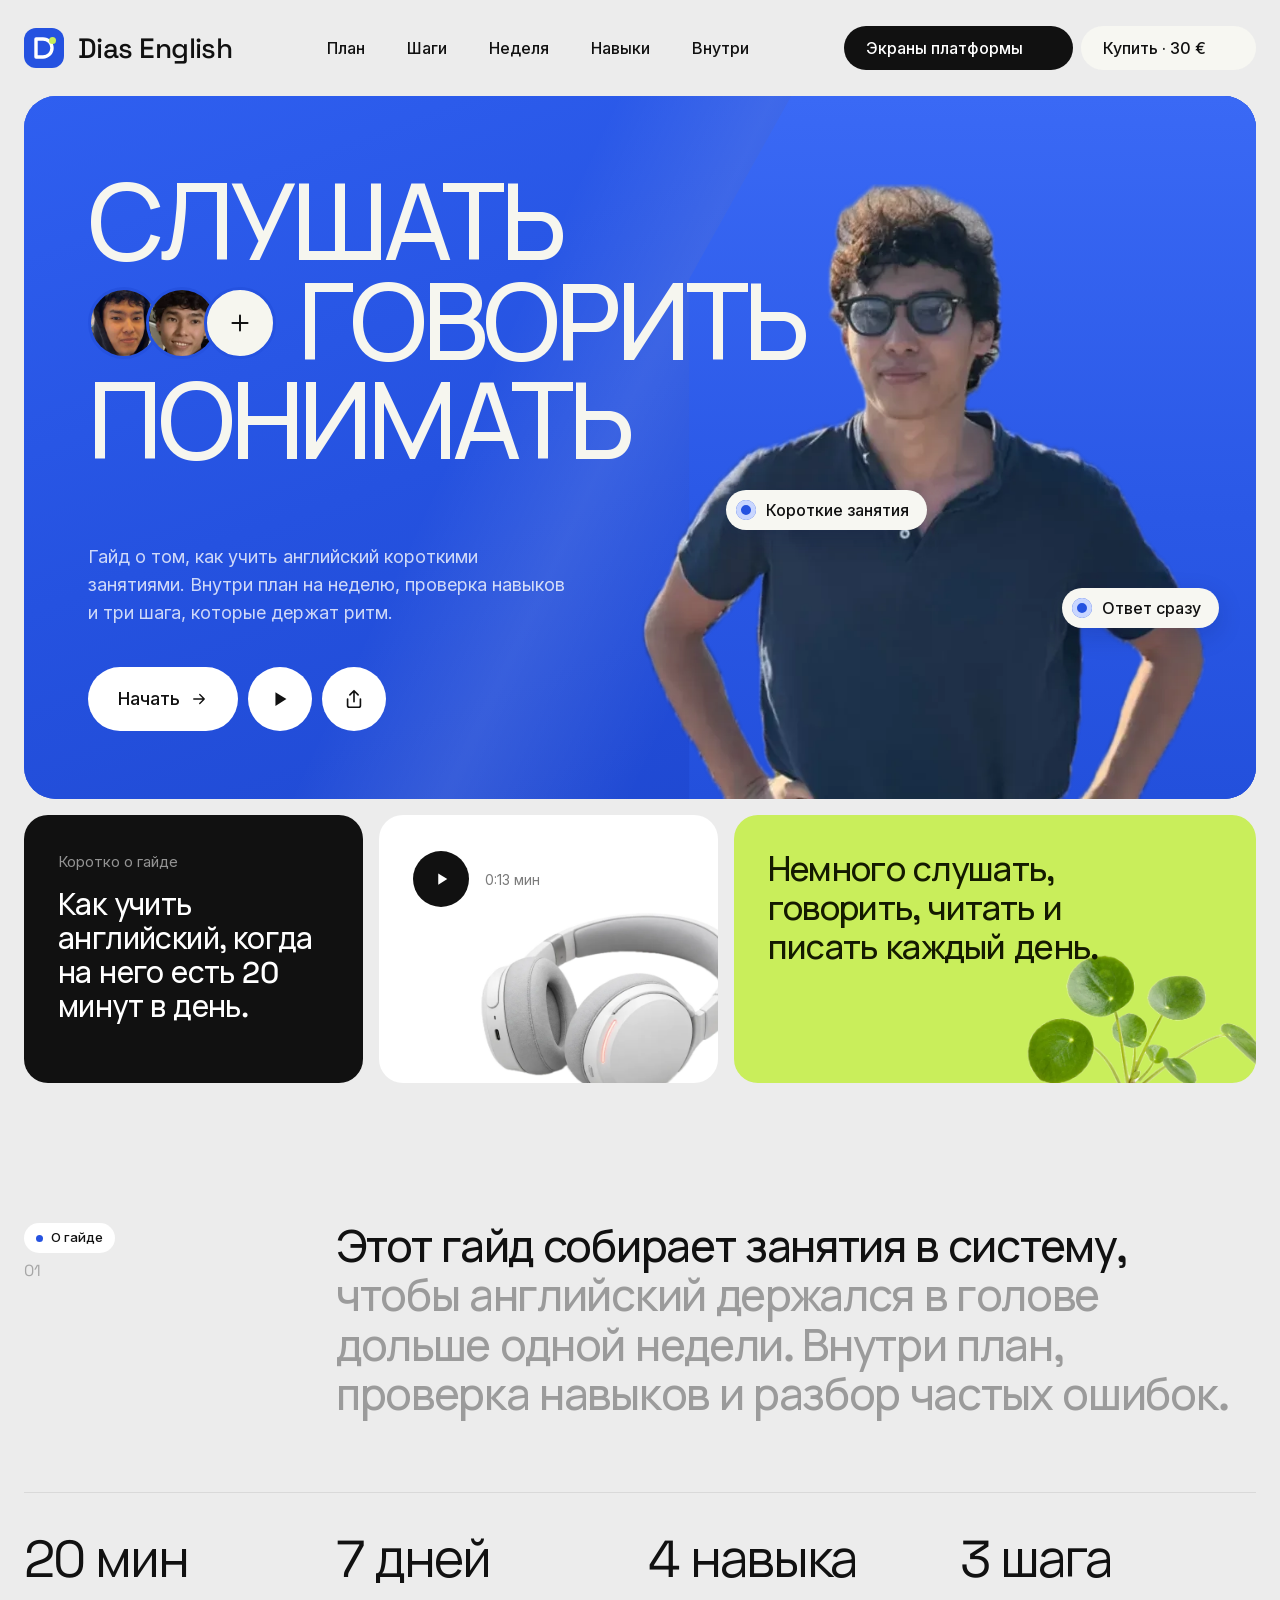
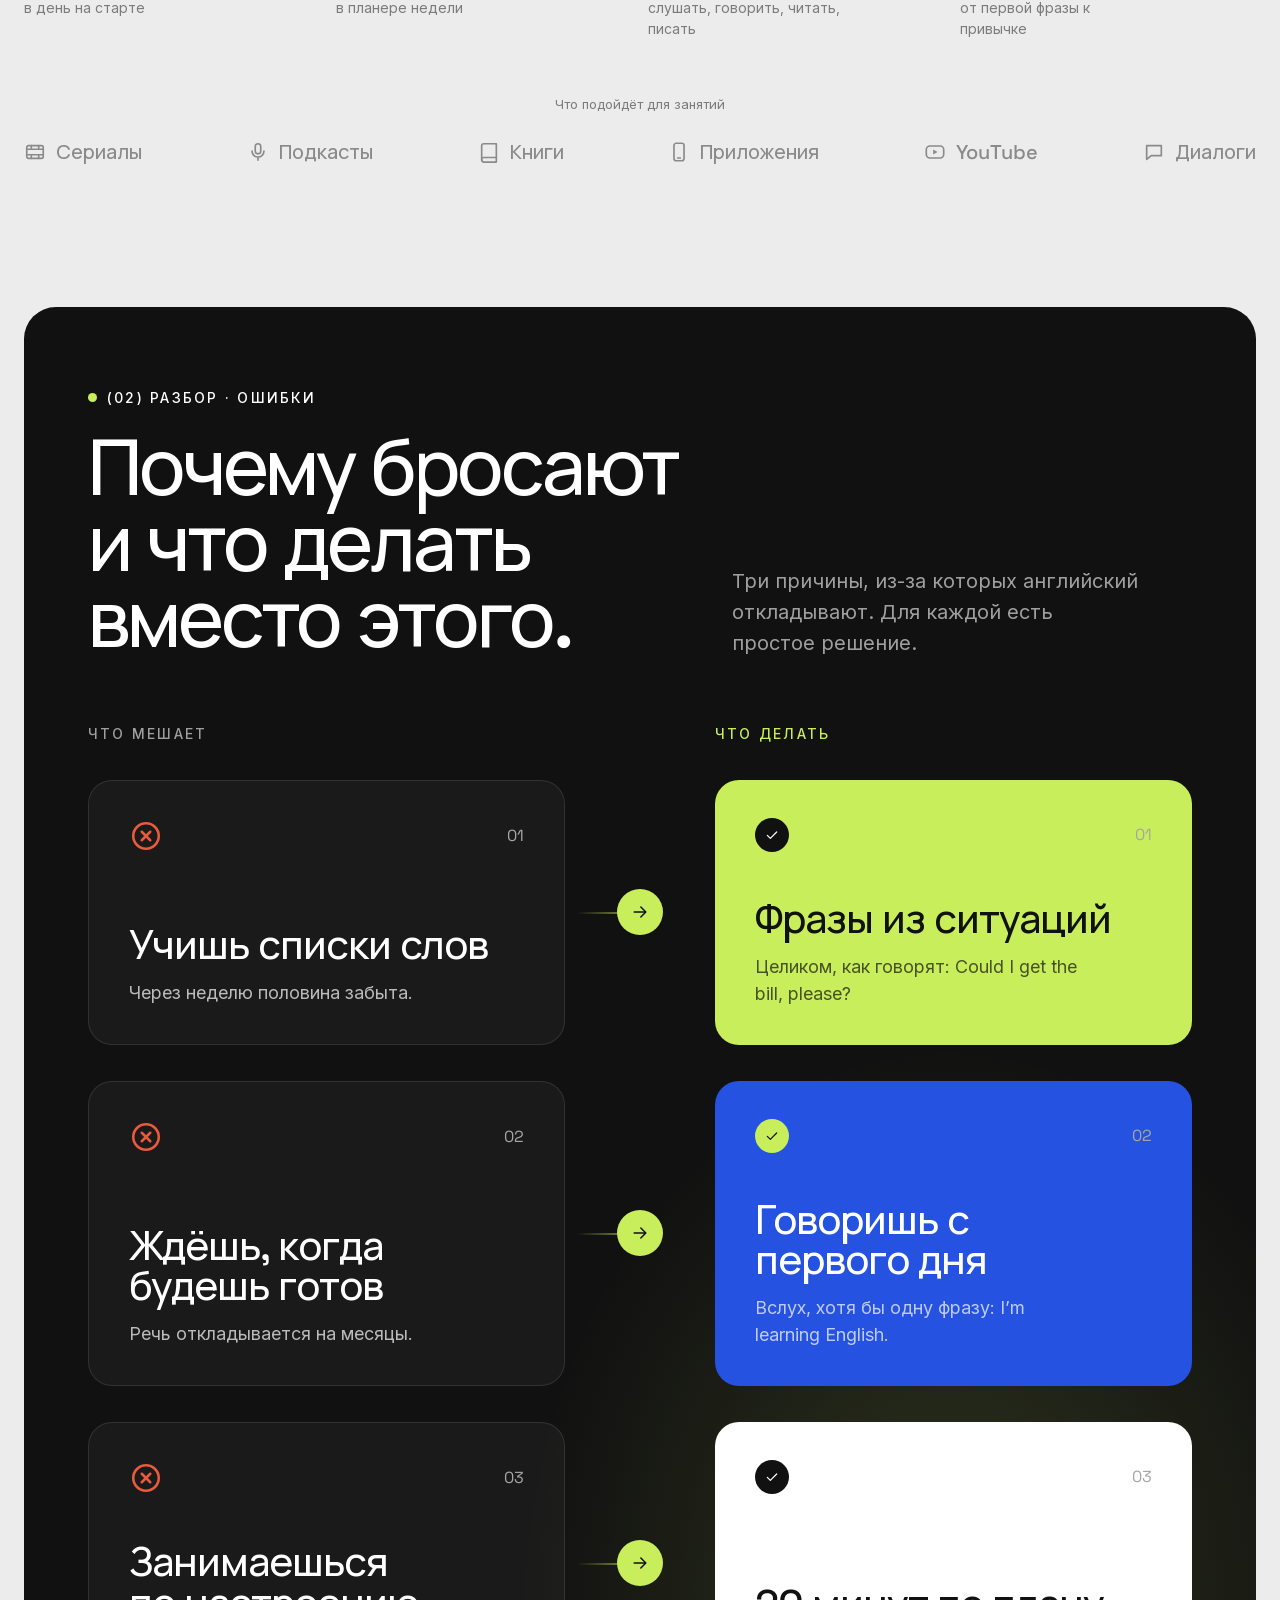
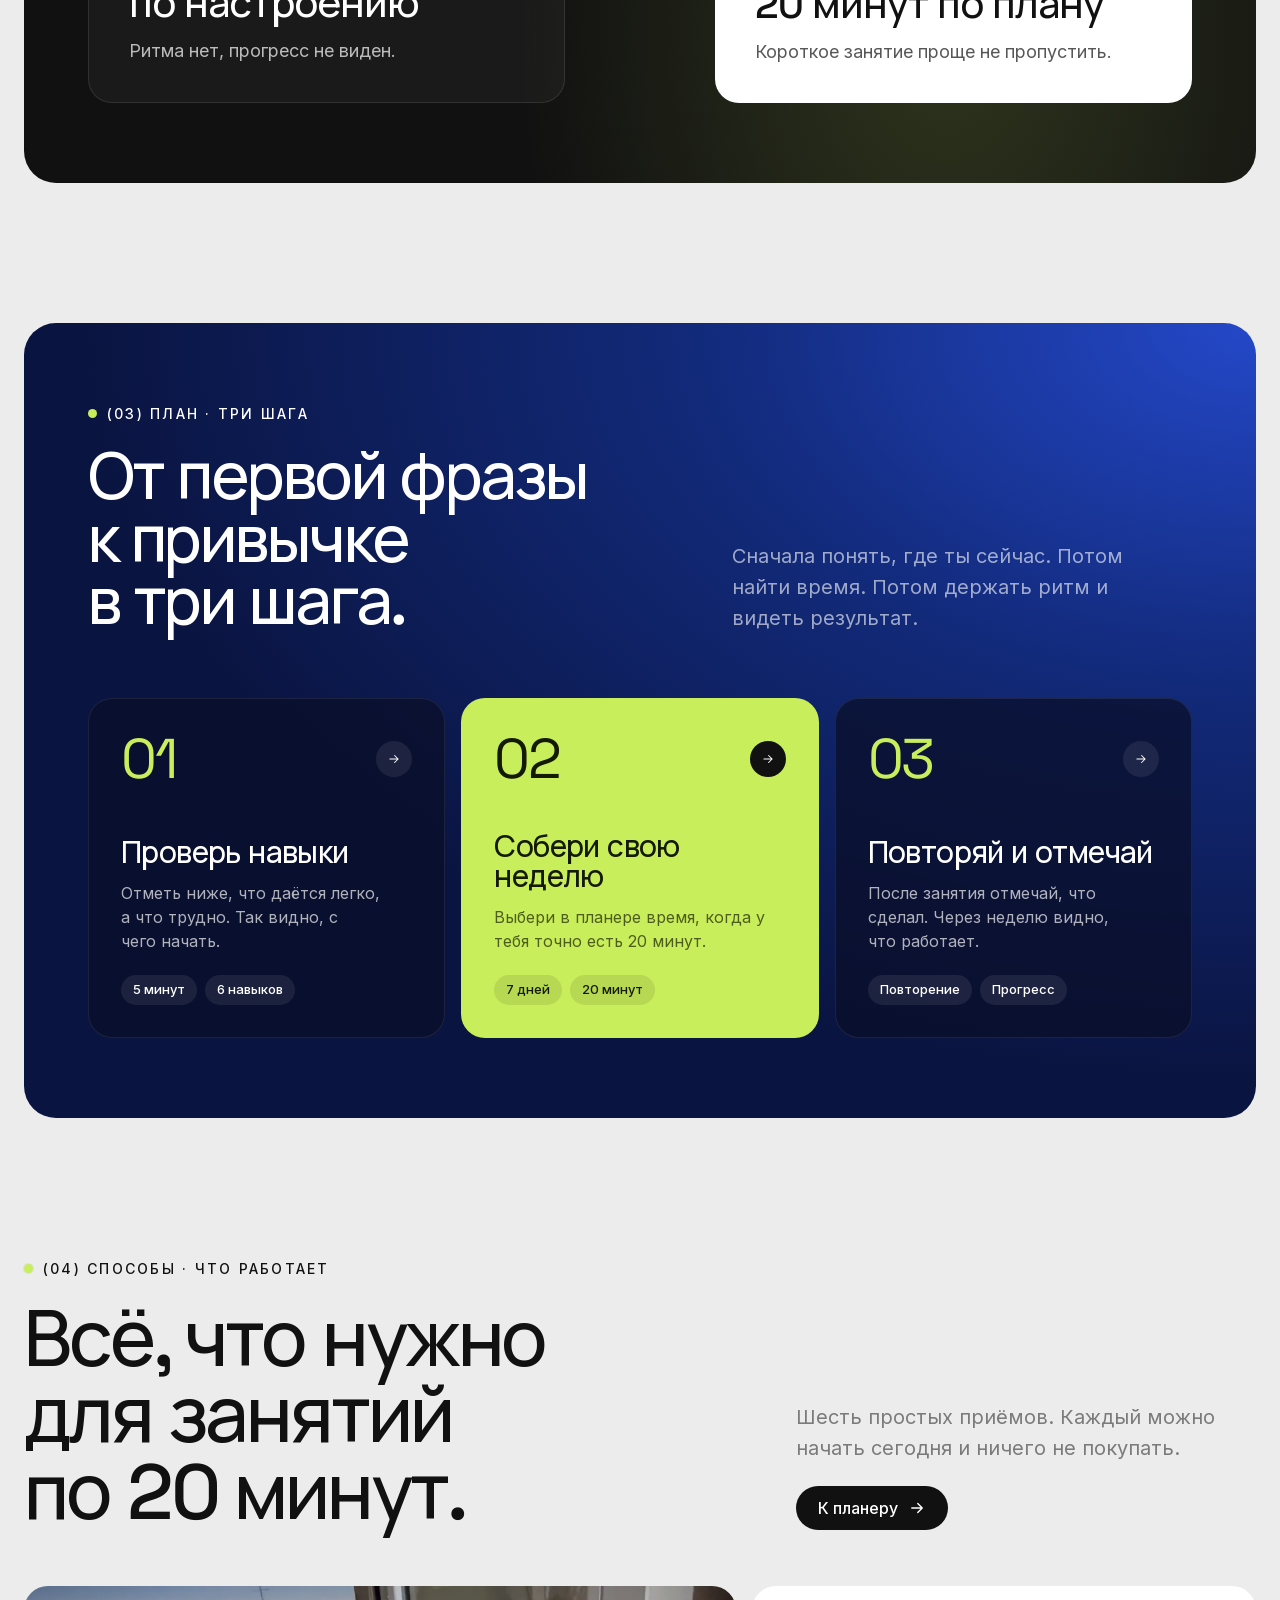
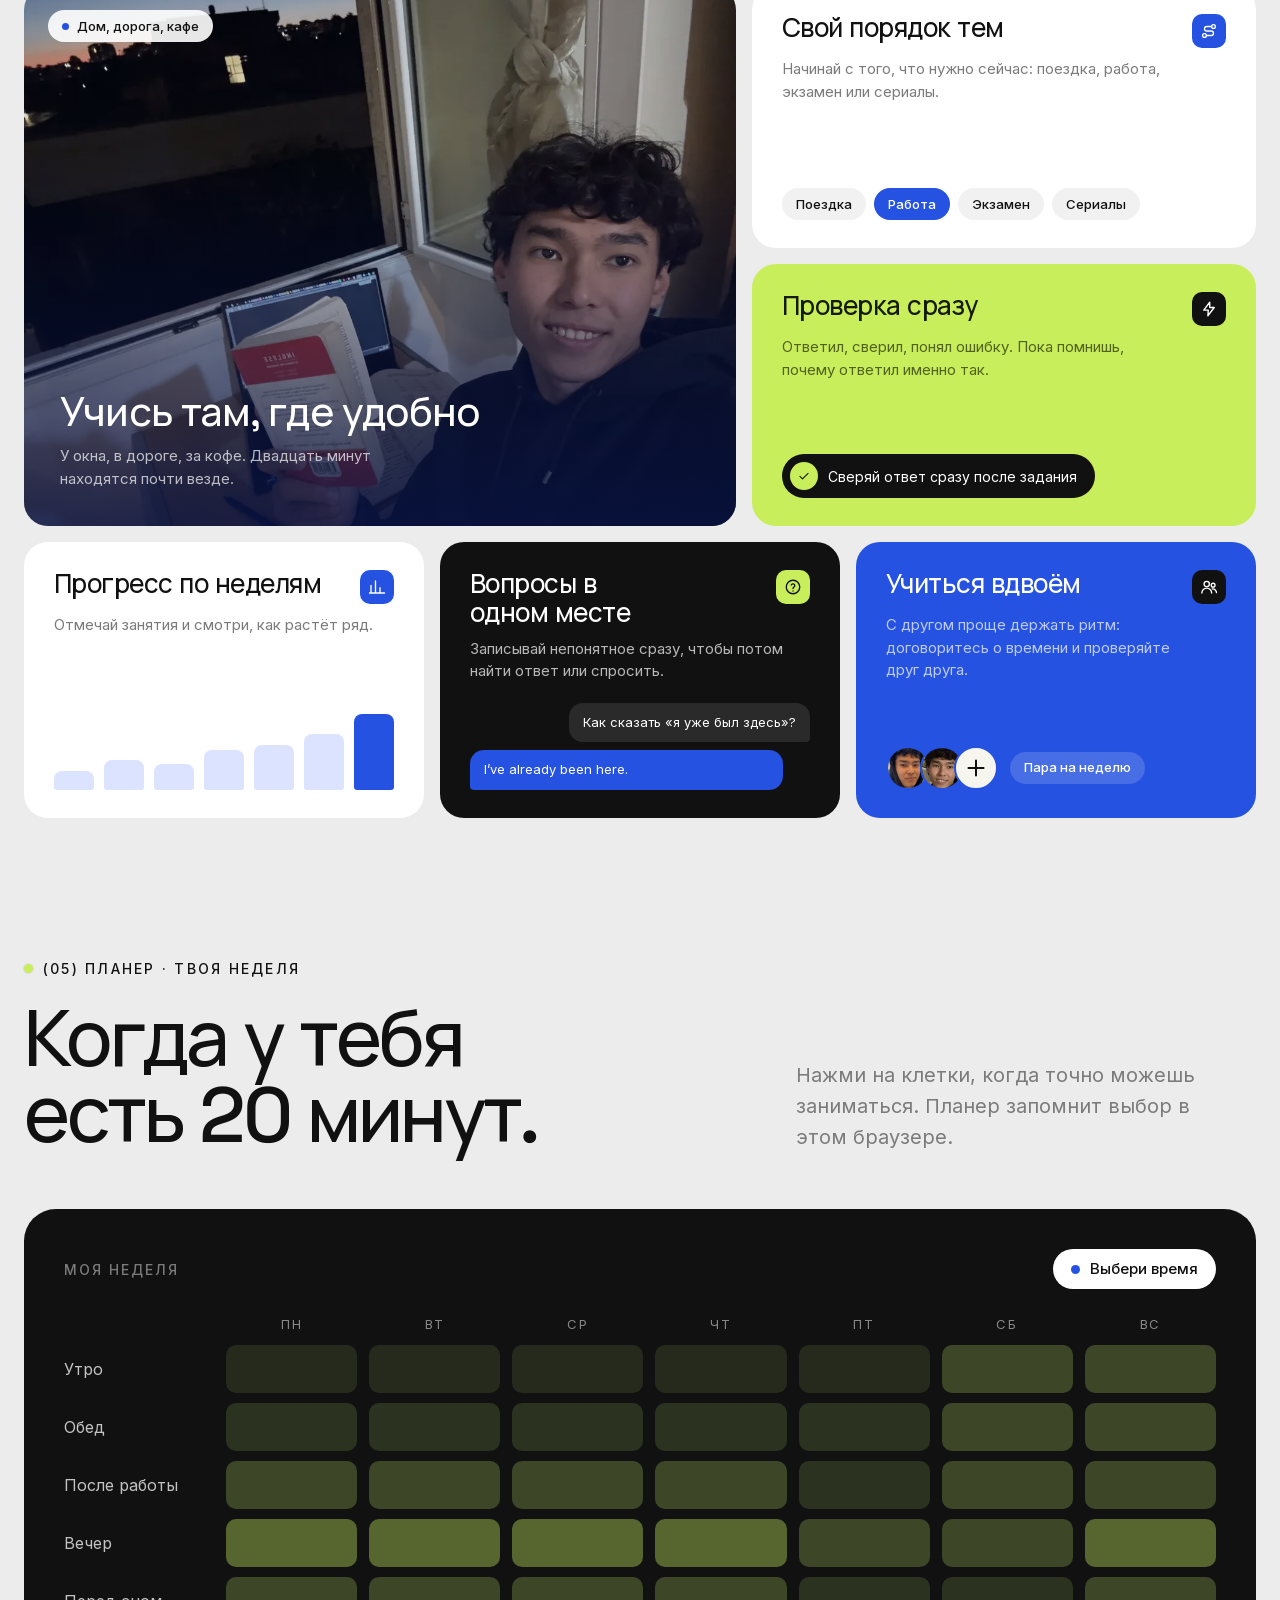
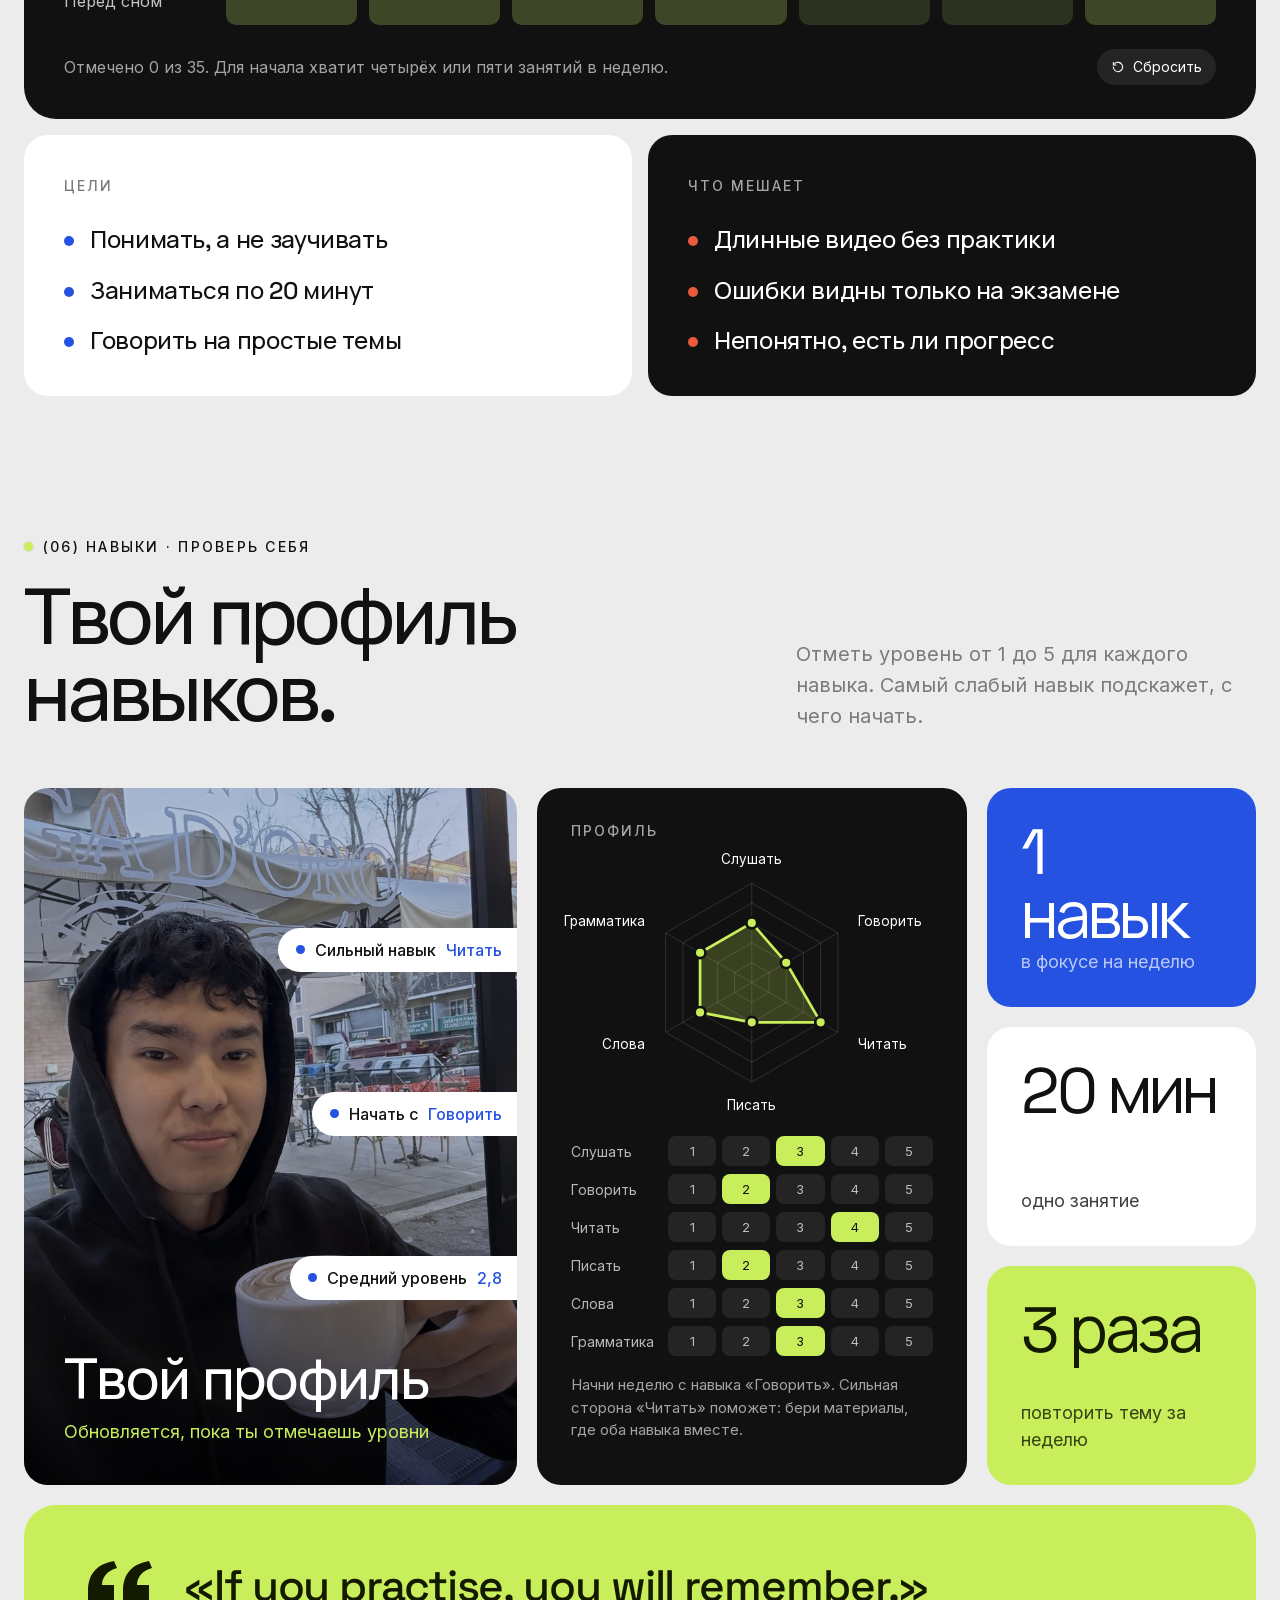
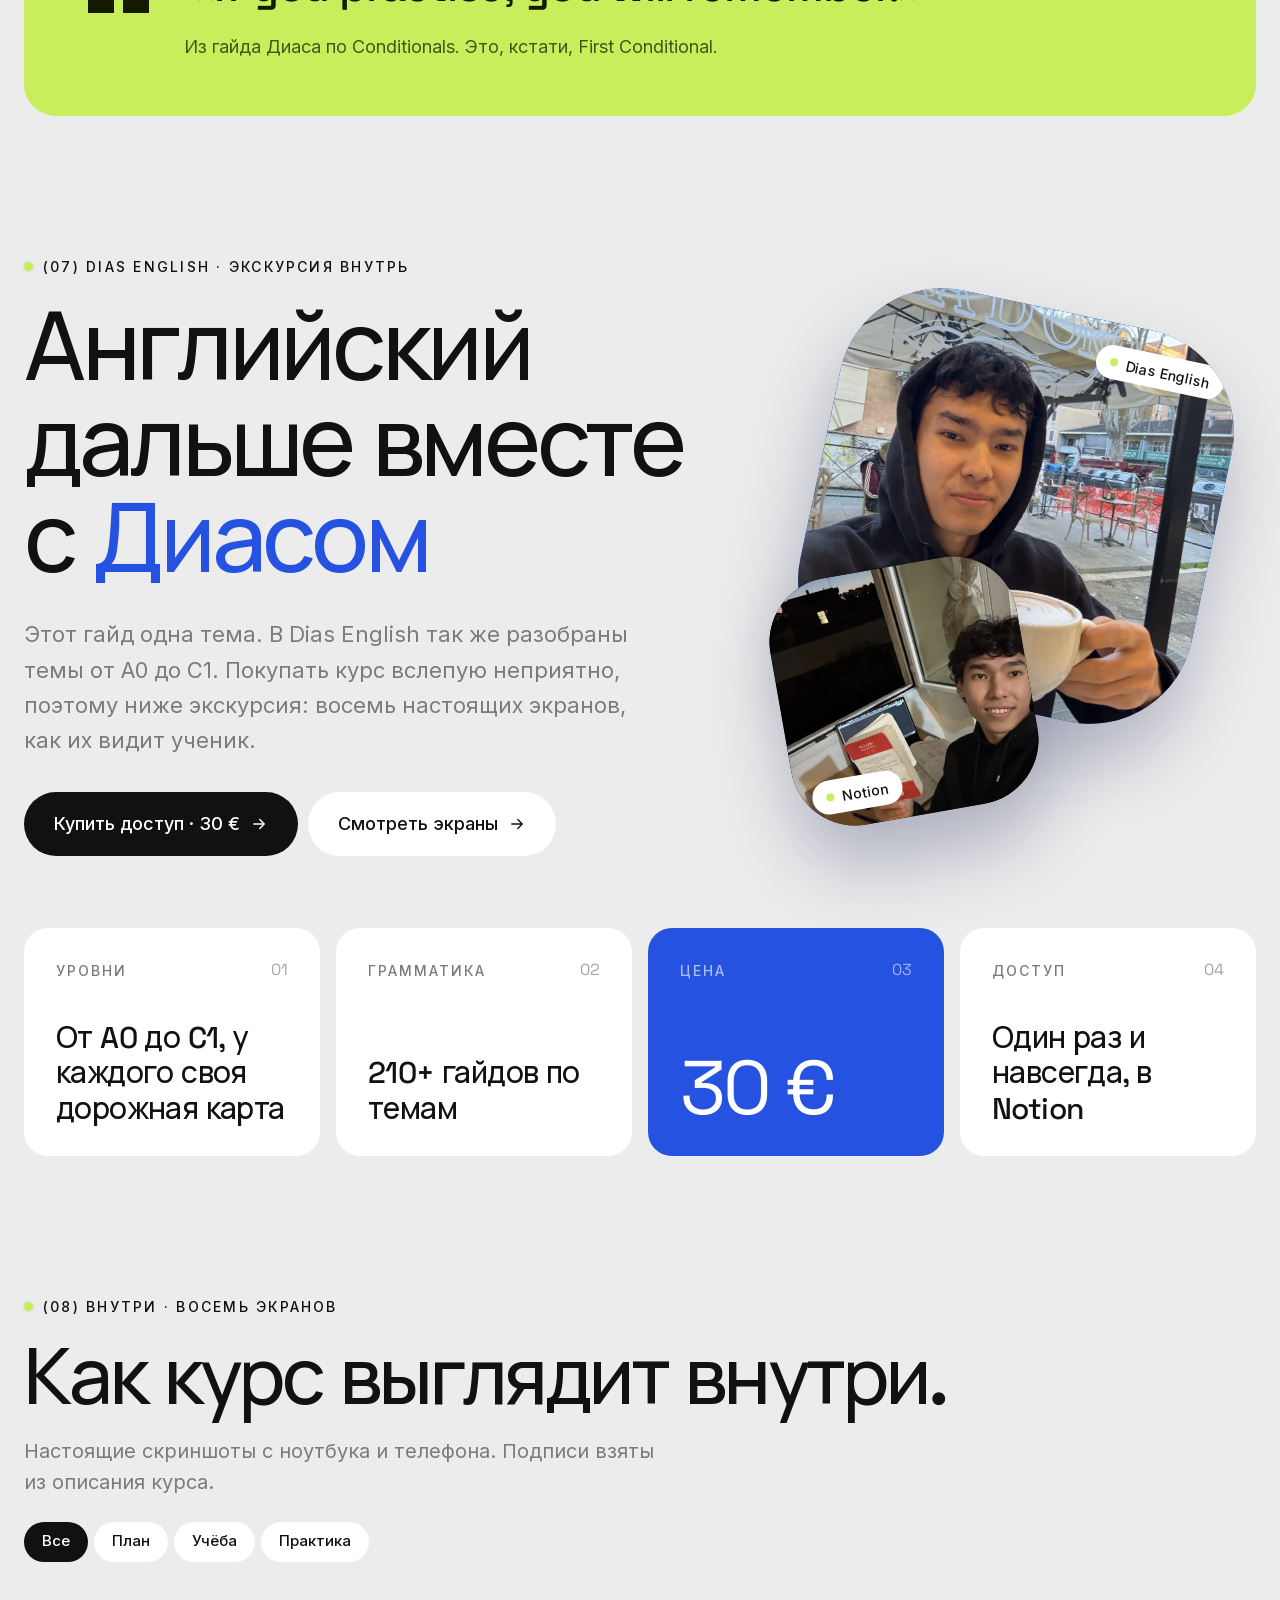
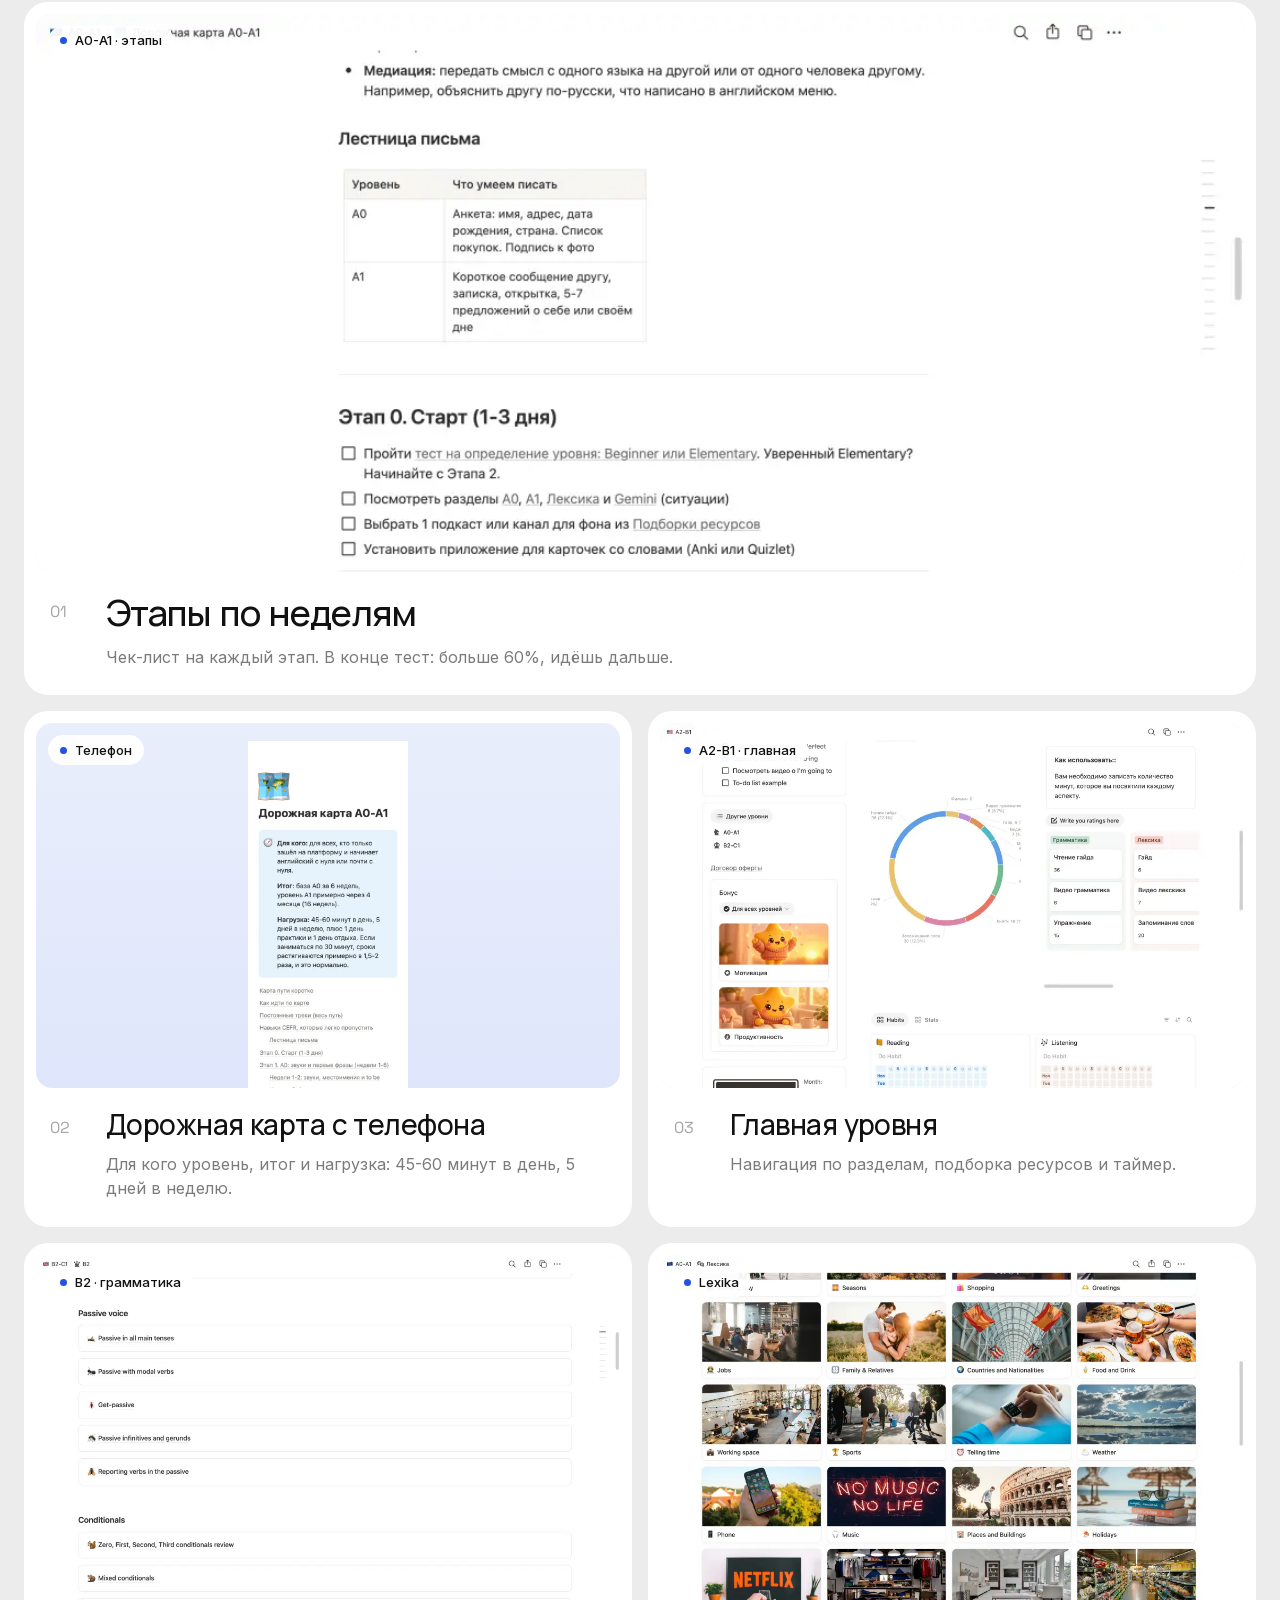
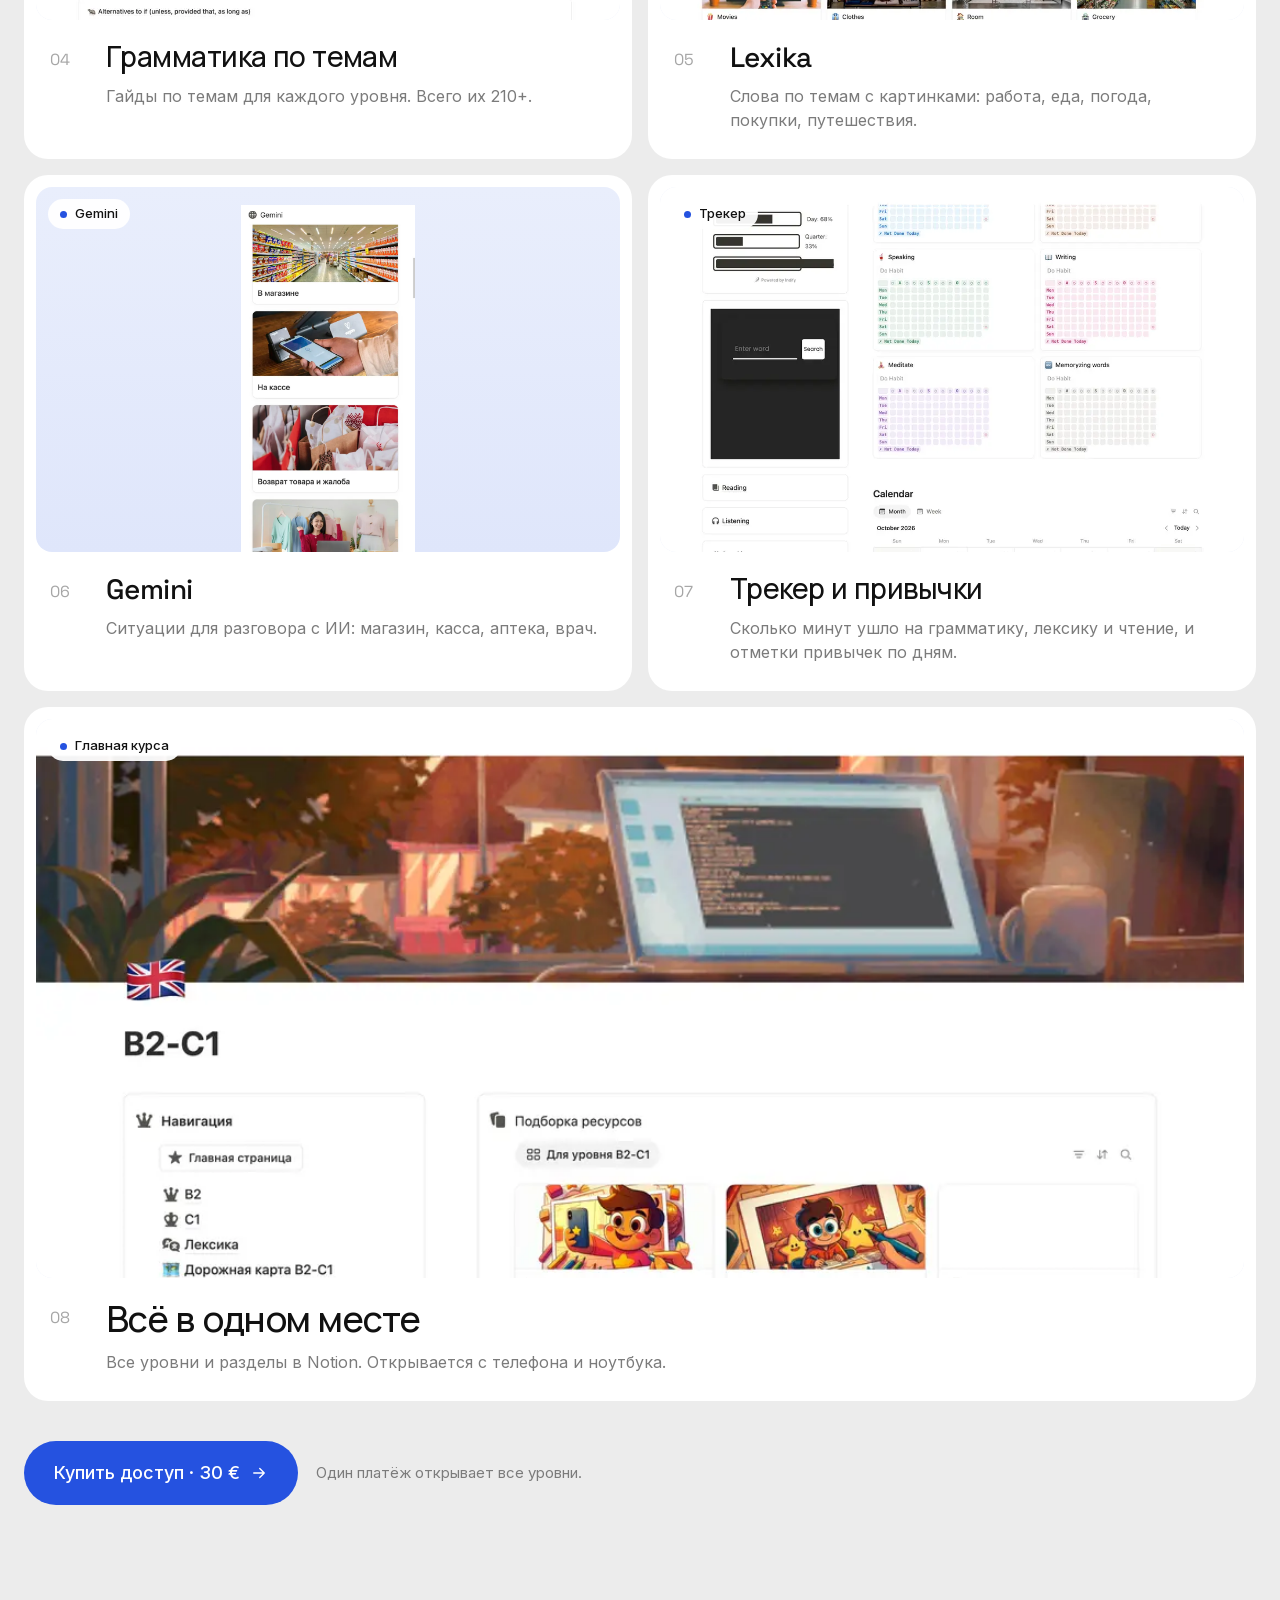
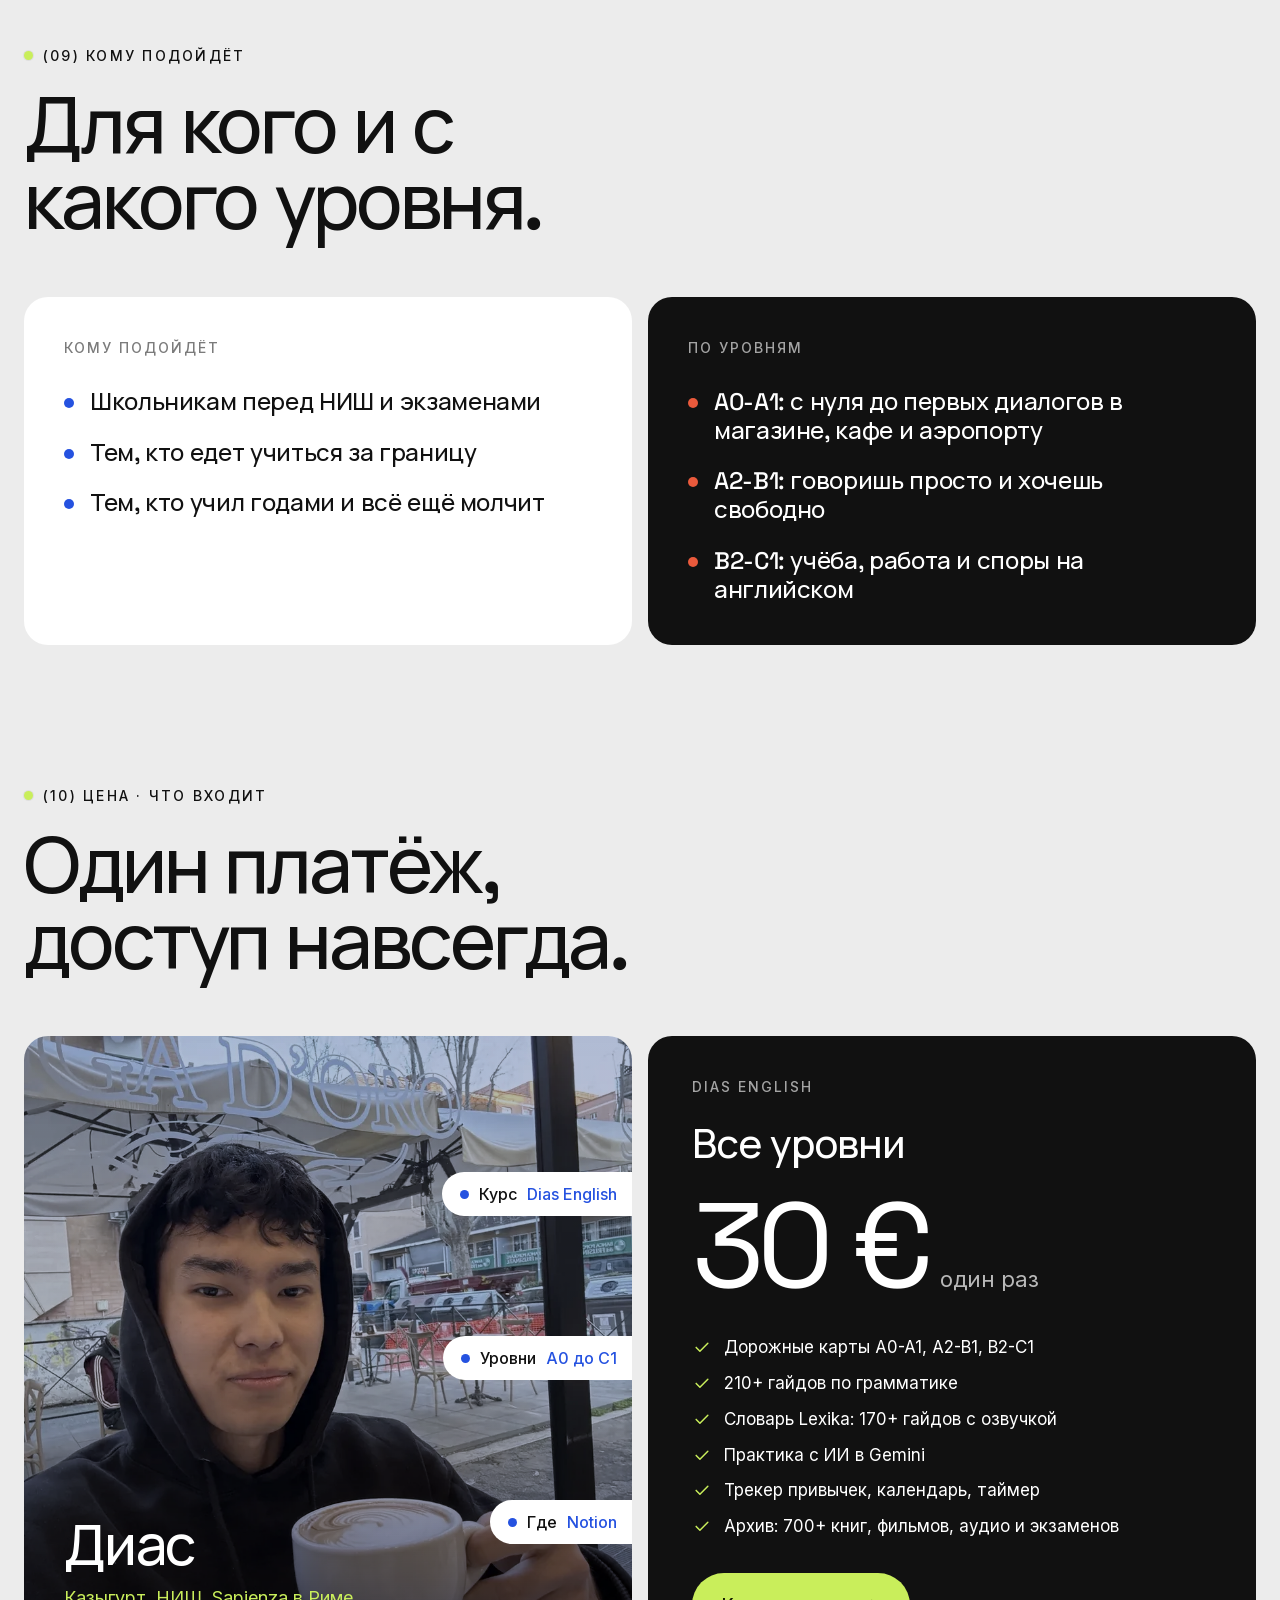
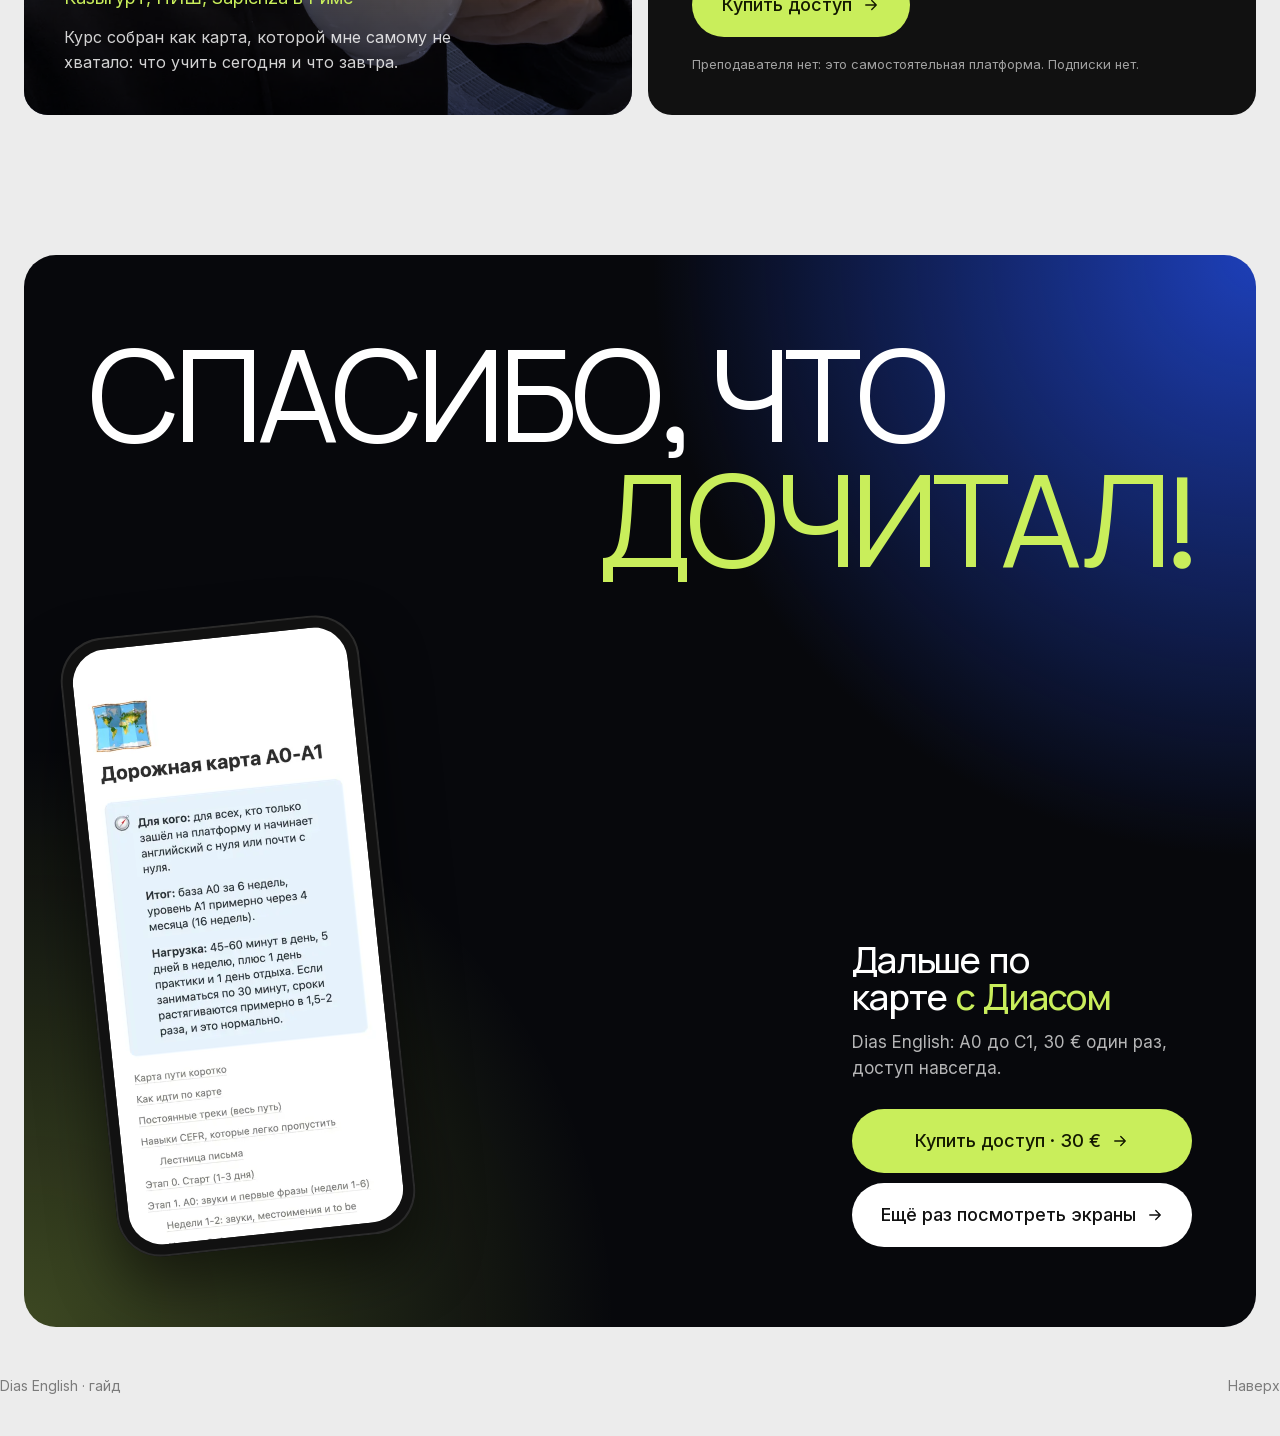
==== en/index.html @ 273e6add "Сайт 05: две вариации /en/ и /tr/, реклама «Экскурсия внутрь»" ====
<!doctype html>
<html lang="ru" data-page="main" data-base="../">
<head>
<meta charset="utf-8">
<meta name="viewport" content="width=device-width, initial-scale=1">
<title>Английский по 20 минут в день: план, планер недели и проверка навыков</title>
<meta name="description" content="Гайд о том, как учить английский короткими занятиями: три шага, планер недели и профиль навыков.">
<meta property="og:title" content="Английский по 20 минут в день: план, планер недели и проверка навыков">
<meta property="og:description" content="Гайд о том, как учить английский короткими занятиями: три шага, планер недели и профиль навыков.">
<meta property="og:image" content="../media/hero-dias.webp">
<meta name="theme-color" content="#ececec">
<link rel="icon" href="data:image/svg+xml,%3Csvg xmlns=%22http://www.w3.org/2000/svg%22 viewBox=%220 0 40 40%22%3E%3Crect width=%2240%22 height=%2240%22 rx=%2212%22 fill=%22%232552e0%22/%3E%3Ccircle cx=%2228.5%22 cy=%2212.5%22 r=%223.5%22 fill=%22%23c9ee5b%22/%3E%3C/svg%3E">
<link rel="preload" href="../assets/fonts/spacegrotesk-latin.woff2" as="font" type="font/woff2" crossorigin>
<link rel="preload" href="../assets/fonts/manrope-cyrillic.woff2" as="font" type="font/woff2" crossorigin>
<link rel="stylesheet" href="../assets/style.css">
<script>window.SITE = {"meta":{"lang":"ru","title":"Английский по 20 минут в день: план, планер недели и проверка навыков","titleLesson":"Английский по 20 минут в день: гайд","description":"Гайд о том, как учить английский короткими занятиями: три шага, планер недели и профиль навыков."},"theme":{},"links":{"buy":"https://app.lava.top/products/2c950aa0-d8be-4317-8f39-0f9b4016f5da"},"brand":{"name":"Dias English","href":"#top"},"nav":{"links":[{"text":"План","href":"#plan"},{"text":"Шаги","href":"#steps"},{"text":"Неделя","href":"#week"},{"text":"Навыки","href":"#skills"},{"text":"Внутри","href":"#tour","ad":true}],"cta":[{"text":"Экраны платформы","href":"#tour","style":"dark","ad":true},{"text":"Купить · 30 €","href":"@buy","style":"light","ad":true},{"text":"Планер","href":"#week","style":"dark","lesson":true},{"text":"Навыки","href":"#skills","style":"light","lesson":true}]},"video":{"src":"media/en-desktop.mp4","poster":"media/en-desktop.webp","label":"Как выглядит дорожная карта"},"blocks":[{"type":"hero","lines":["Слушать",{"avatars":true,"text":"Говорить"},"Понимать"],"avatars":[{"src":"media/av-dias.webp","alt":"Диас"},{"src":"media/av-dias2.webp","alt":"Диас"}],"text":"Гайд о том, как учить английский короткими занятиями. Внутри план на неделю, проверка навыков и три шага, которые держат ритм.","button":{"text":"Начать","href":"#plan"},"image":{"src":"media/hero-dias.webp","alt":"Диас, автор курса Dias English","w":700,"h":760},"chips":[{"text":"Короткие занятия","pos":"left:57%;top:56%","cls":"c1"},{"text":"Ответ сразу","pos":"right:3%;top:70%","cls":"c2"}]},{"type":"bento3","dark":{"label":"Коротко о гайде","title":"Как учить английский, когда на него есть 20 минут в день."},"white":{"time":"0:13 мин","image":{"src":"media/headphones.webp","alt":"Белые наушники","w":640,"h":460}},"lime":{"title":"Немного слушать, говорить, читать и писать каждый день.","image":{"src":"media/plant.webp","alt":"Росток с круглыми листьями","w":560,"h":371}}},{"type":"about","id":"plan","label":"О гайде","num":"01","dark":"Этот гайд собирает занятия в систему,","gray":"чтобы английский держался в голове дольше одной недели. Внутри план, проверка навыков и разбор частых ошибок.","stats":[{"value":"20 мин","text":"в день на старте"},{"value":"7 дней","text":"в планере недели"},{"value":"4 навыка","text":"слушать, говорить, читать, писать"},{"value":"3 шага","text":"от первой фразы к привычке"}],"stripTitle":"Что подойдёт для занятий","strip":[{"icon":"film","text":"Сериалы"},{"icon":"mic","text":"Подкасты"},{"icon":"book","text":"Книги"},{"icon":"phone","text":"Приложения"},{"icon":"youtube","text":"YouTube"},{"icon":"chat","text":"Диалоги"}]},{"type":"problemSolution","meta":"(02) Разбор · ошибки","title":"Почему бросают и что делать вместо этого.","text":"Три причины, из-за которых английский откладывают. Для каждой есть простое решение.","problemsTitle":"Что мешает","solutionsTitle":"Что делать","rows":[{"problem":["Учишь списки слов","Через неделю половина забыта."],"solution":["Фразы из ситуаций","Целиком, как говорят: Could I get the bill, please?"],"color":"lime"},{"problem":["Ждёшь, когда будешь готов","Речь откладывается на месяцы."],"solution":["Говоришь с первого дня","Вслух, хотя бы одну фразу: I’m learning English."],"color":"blue"},{"problem":["Занимаешься по настроению","Ритма нет, прогресс не виден."],"solution":["20 минут по плану","Короткое занятие проще не пропустить."],"color":"white"}]},{"type":"steps","id":"steps","meta":"(03) План · три шага","title":"От первой фразы к привычке в три шага.","text":"Сначала понять, где ты сейчас. Потом найти время. Потом держать ритм и видеть результат.","items":[{"title":"Проверь навыки","text":"Отметь ниже, что даётся легко, а что трудно. Так видно, с чего начать.","tags":["5 минут","6 навыков"],"href":"#skills"},{"title":"Собери свою неделю","text":"Выбери в планере время, когда у тебя точно есть 20 минут.","tags":["7 дней","20 минут"],"href":"#week","accent":true},{"title":"Повторяй и отмечай","text":"После занятия отмечай, что сделал. Через неделю видно, что работает.","tags":["Повторение","Прогресс"],"href":"#week"}]},{"type":"features","meta":"(04) Способы · что работает","title":"Всё, что нужно для занятий по 20 минут.","text":"Шесть простых приёмов. Каждый можно начать сегодня и ничего не покупать.","button":{"text":"К планеру","href":"#week"},"photo":{"title":"Учись там, где удобно","text":"У окна, в дороге, за кофе. Двадцать минут находятся почти везде.","chip":"Дом, дорога, кафе","image":{"src":"media/dias-window.webp","alt":"Диас с книгой у окна","w":1200,"h":900}},"paths":{"title":"Свой порядок тем","text":"Начинай с того, что нужно сейчас: поездка, работа, экзамен или сериалы.","chips":["Поездка","Работа","Экзамен","Сериалы"],"on":1},"feedback":{"title":"Проверка сразу","text":"Ответил, сверил, понял ошибку. Пока помнишь, почему ответил именно так.","note":"Сверяй ответ сразу после задания"},"progress":{"title":"Прогресс по неделям","text":"Отмечай занятия и смотри, как растёт ряд.","bars":[22,34,30,46,52,64,88]},"tutor":{"title":"Вопросы в одном месте","text":"Записывай непонятное сразу, чтобы потом найти ответ или спросить.","q":"Как сказать «я уже был здесь»?","a":"I’ve already been here."},"rooms":{"title":"Учиться вдвоём","text":"С другом проще держать ритм: договоритесь о времени и проверяйте друг друга.","tag":"Пара на неделю","avatars":["media/av-dias.webp","media/av-dias2.webp"]}},{"type":"heatmap","id":"week","meta":"(05) Планер · твоя неделя","title":"Когда у тебя есть 20 минут.","text":"Нажми на клетки, когда точно можешь заниматься. Планер запомнит выбор в этом браузере.","cardTitle":"Моя неделя","storageKey":"kw05-en-week","days":["Пн","Вт","Ср","Чт","Пт","Сб","Вс"],"rows":["Утро","Обед","После работы","Вечер","Перед сном"],"hint":"Для начала хватит четырёх или пяти занятий в неделю.","shade":[[0,0,0,0,0,2,2],[1,1,1,1,1,2,2],[2,2,2,2,1,2,2],[3,3,3,3,2,2,3],[2,2,2,2,1,1,2]],"lists":[{"title":"Цели","style":"white","items":["Понимать, а не заучивать","Заниматься по 20 минут","Говорить на простые темы"]},{"title":"Что мешает","style":"dark","items":["Длинные видео без практики","Ошибки видны только на экзамене","Непонятно, есть ли прогресс"]}]},{"type":"persona","id":"skills","meta":"(06) Навыки · проверь себя","title":"Твой профиль навыков.","text":"Отметь уровень от 1 до 5 для каждого навыка. Самый слабый навык подскажет, с чего начать.","storageKey":"kw05-en-skills","image":{"src":"media/dias-coffee.webp","alt":"Диас с чашкой кофе","w":900,"h":1065},"name":"Твой профиль","sub":"Обновляется, пока ты отмечаешь уровни","cardTitle":"Профиль","skills":[{"name":"Слушать","v":3},{"name":"Говорить","v":2},{"name":"Читать","v":4},{"name":"Писать","v":2},{"name":"Слова","v":3},{"name":"Грамматика","v":3}],"stats":[{"value":"1 навык","text":"в фокусе на неделю","style":"blue"},{"value":"20 мин","text":"одно занятие","style":"white"},{"value":"3 раза","text":"повторить тему за неделю","style":"lime"}]},{"type":"quote","text":"«If you practise, you will remember.»","cite":"Из гайда Диаса по Conditionals. Это, кстати, First Conditional."},{"type":"overview","ad":true,"id":"platform","meta":"(07) Dias English · экскурсия внутрь","titleA":"Английский дальше вместе с ","titleB":"Диасом","text":"Этот гайд одна тема. В Dias English так же разобраны темы от A0 до C1. Покупать курс вслепую неприятно, поэтому ниже экскурсия: восемь настоящих экранов, как их видит ученик.","buttons":[{"text":"Купить доступ · 30 €","href":"@buy","style":"dark"},{"text":"Смотреть экраны","href":"#tour","style":"light"}],"tiles":[{"src":"media/dias-coffee.webp","alt":"Диас","label":"Dias English"},{"src":"media/dias-window.webp","alt":"Диас у окна","label":"Notion"}],"cards":[{"cap":"Уровни","num":"01","value":"От A0 до C1, у каждого своя дорожная карта"},{"cap":"Грамматика","num":"02","value":"210+ гайдов по темам"},{"cap":"Цена","num":"03","value":"30 €","big":true,"style":"blue"},{"cap":"Доступ","num":"04","value":"Один раз и навсегда, в Notion"}]},{"type":"tour","ad":true,"id":"tour","meta":"(08) Внутри · восемь экранов","title":"Как курс выглядит внутри.","text":"Настоящие скриншоты с ноутбука и телефона. Подписи взяты из описания курса.","tabs":[{"key":"all","text":"Все"},{"key":"plan","text":"План"},{"key":"learn","text":"Учёба"},{"key":"practice","text":"Практика"}],"items":[{"tag":"plan","chip":"A0-A1 · этапы","img":"media/en-n-a0-roadmap.webp","w":1100,"h":688,"title":"Этапы по неделям","text":"Чек-лист на каждый этап. В конце тест: больше 60%, идёшь дальше.","wide":true},{"tag":"plan","chip":"Телефон","img":"media/en-m-roadmap.webp","w":500,"h":1083,"phone":true,"title":"Дорожная карта с телефона","text":"Для кого уровень, итог и нагрузка: 45-60 минут в день, 5 дней в неделю."},{"tag":"plan","chip":"A2-B1 · главная","img":"media/en-n-a2-hub.webp","w":1100,"h":688,"title":"Главная уровня","text":"Навигация по разделам, подборка ресурсов и таймер."},{"tag":"learn","chip":"B2 · грамматика","img":"media/en-n-b2-grammar.webp","w":1100,"h":688,"title":"Грамматика по темам","text":"Гайды по темам для каждого уровня. Всего их 210+."},{"tag":"learn","chip":"Lexika","img":"media/en-n-a0-lexika.webp","w":1100,"h":688,"title":"Lexika","text":"Слова по темам с картинками: работа, еда, погода, покупки, путешествия."},{"tag":"practice","chip":"Gemini","img":"media/en-m-gemini.webp","w":600,"h":1200,"phone":true,"title":"Gemini","text":"Ситуации для разговора с ИИ: магазин, касса, аптека, врач."},{"tag":"practice","chip":"Трекер","img":"media/en-habits.webp","w":1100,"h":687,"title":"Трекер и привычки","text":"Сколько минут ушло на грамматику, лексику и чтение, и отметки привычек по дням."},{"tag":"plan","chip":"Главная курса","img":"media/en-home.webp","w":1100,"h":687,"title":"Всё в одном месте","text":"Все уровни и разделы в Notion. Открывается с телефона и ноутбука.","wide":true}],"button":{"text":"Купить доступ · 30 €","href":"@buy","style":"blue"},"note":"Один платёж открывает все уровни."},{"type":"who","ad":true,"meta":"(09) Кому подойдёт","title":"Для кого и с какого уровня.","lists":[{"title":"Кому подойдёт","style":"white","items":["Школьникам перед НИШ и экзаменами","Тем, кто едет учиться за границу","Тем, кто учил годами и всё ещё молчит"]},{"title":"По уровням","style":"dark","items":["A0-A1: с нуля до первых диалогов в магазине, кафе и аэропорту","A2-B1: говоришь просто и хочешь свободно","B2-C1: учёба, работа и споры на английском"]}]},{"type":"offer","ad":true,"id":"price","meta":"(10) Цена · что входит","title":"Один платёж, доступ навсегда.","person":{"image":{"src":"media/dias-coffee.webp","alt":"Диас","w":900,"h":1065},"name":"Диас","sub":"Казыгурт, НИШ, Sapienza в Риме","text":"Курс собран как карта, которой мне самому не хватало: что учить сегодня и что завтра.","pills":[["Курс","Dias English"],["Уровни","A0 до C1"],["Где","Notion"]]},"price":{"style":"dark","cap":"Dias English","name":"Все уровни","amount":"30 €","note":"один раз","list":["Дорожные карты A0-A1, A2-B1, B2-C1","210+ гайдов по грамматике","Словарь Lexika: 170+ гайдов с озвучкой","Практика с ИИ в Gemini","Трекер привычек, календарь, таймер","Архив: 700+ книг, фильмов, аудио и экзаменов"],"buttons":[{"text":"Купить доступ","href":"@buy","style":"lime"}],"src":"Преподавателя нет: это самостоятельная платформа. Подписки нет."}},{"type":"final","ad":true,"lines":["Спасибо, что","дочитал!"],"phone":{"src":"media/en-m-roadmap.webp","alt":"Дорожная карта курса на телефоне","w":500,"h":1083},"title":"Дальше по карте","titleEm":"с Диасом","text":"Dias English: A0 до C1, 30 € один раз, доступ навсегда.","buttons":[{"text":"Купить доступ · 30 €","href":"@buy","style":"lime"},{"text":"Ещё раз посмотреть экраны","href":"#tour","style":"light"}]},{"type":"final","lesson":true,"lines":["Спасибо, что","дочитал!"],"phone":{"src":"media/en-m-roadmap.webp","alt":"Дорожная карта на телефоне","w":500,"h":1083},"title":"Вернись через","titleEm":"неделю","text":"Сохрани ссылку. Через семь дней открой планер и посмотри, сколько занятий получилось.","buttons":[{"text":"К планеру","href":"#week","style":"lime"},{"text":"Поделиться","href":"#share","style":"light","icon":"share"}]}],"footer":{"left":"Dias English · гайд","right":[{"text":"Наверх","href":"#top"}]}};</script>
<script src="../assets/render.js" defer></script>
</head>
<body id="top">
<div id="app"><noscript><p style="padding:24px">Включите JavaScript, чтобы открыть гайд.</p></noscript></div>
</body>
</html>
---- assets/style.css ----
/* ===== Шрифты (локально) ===== */
@font-face{font-family:'Space Grotesk';src:url(fonts/spacegrotesk-latin.woff2) format('woff2');font-weight:300 700;font-display:swap;unicode-range:U+0000-00FF,U+0131,U+0152-0153,U+02BB-02BC,U+02C6,U+02DA,U+02DC,U+0304,U+0308,U+0329,U+2000-206F,U+20AC,U+2122,U+2191,U+2193,U+2212,U+2215,U+FEFF,U+FFFD}
@font-face{font-family:'Space Grotesk';src:url(fonts/spacegrotesk-latin-ext.woff2) format('woff2');font-weight:300 700;font-display:swap;unicode-range:U+0100-02BA,U+02BD-02C5,U+02C7-02CC,U+02CE-02D7,U+02DD-02FF,U+1E00-1E9F,U+20A0-20AB,U+20AD-20C0,U+2C60-2C7F,U+A720-A7FF}
@font-face{font-family:'Manrope';src:url(fonts/manrope-cyrillic.woff2) format('woff2');font-weight:200 800;font-display:swap;unicode-range:U+0301,U+0400-045F,U+0490-0491,U+04B0-04B1,U+2116}
@font-face{font-family:'Inter';src:url(fonts/inter-cyrillic.woff2) format('woff2');font-weight:100 900;font-display:swap;unicode-range:U+0301,U+0400-045F,U+0490-0491,U+04B0-04B1,U+2116}
@font-face{font-family:'Inter';src:url(fonts/inter-latin.woff2) format('woff2');font-weight:100 900;font-display:swap;unicode-range:U+0000-00FF,U+0131,U+0152-0153,U+02BB-02BC,U+02C6,U+02DA,U+02DC,U+0304,U+0308,U+0329,U+2000-206F,U+20AC,U+2122,U+2191,U+2193,U+2212,U+2215,U+FEFF,U+FFFD}
@font-face{font-family:'Inter';src:url(fonts/inter-latin-ext.woff2) format('woff2');font-weight:100 900;font-display:swap;unicode-range:U+0100-02BA,U+02BD-02C5,U+02C7-02CC,U+02CE-02D7,U+02DD-02FF,U+1E00-1E9F,U+20A0-20AB,U+20AD-20C0,U+2C60-2C7F,U+A720-A7FF}

/* ===== Токены: цвета, шрифты, радиусы. Меняются здесь или в content.js → theme ===== */
:root{
  --bg:#ececec;          /* фон страницы */
  --paper:#ffffff;       /* белые карточки */
  --ink:#111111;         /* основной текст, чёрные карточки */
  --ink-2:#1a1a1a;
  --muted:#7b7b7b;       /* серый текст */
  --muted-2:#a6a6a6;
  --line:#e2e2e2;
  --blue:#2552e0;        /* кобальт */
  --blue-2:#3b67f0;
  --blue-dark:#0b1a52;   /* тёмно-синяя секция */
  --lime:#c9ee5b;        /* лайм */
  --lime-ink:#141a00;
  --red:#ea5a3c;
  --display:'Space Grotesk','Manrope','Inter',system-ui,sans-serif;
  --body:'Inter',system-ui,-apple-system,'Segoe UI',sans-serif;
  --r-xl:32px;--r-lg:24px;--r-md:16px;--r-pill:999px;
  --pad:24px;            /* поля контейнера (margin 24 на 1440) */
  --gap:16px;            /* gutter 16 */
  --wrap:1392px;         /* контейнер 1392 */
  --ease:cubic-bezier(.2,.7,.2,1);
}
*{box-sizing:border-box;margin:0}
html{background:var(--bg);overflow-x:clip;-webkit-text-size-adjust:100%;scroll-behavior:smooth}
body{font-family:var(--body);color:var(--ink);background:var(--bg);font-size:16px;line-height:1.5;overflow-x:clip;hyphens:auto;-webkit-hyphens:auto;overflow-wrap:break-word}
img,video{display:block;max-width:100%;height:auto}
a{color:inherit;text-decoration:none}
a:hover,a:focus{text-decoration:none}
button{font:inherit;color:inherit;border:0;background:none;cursor:pointer}
h1,h2,h3,h4{hyphens:manual;-webkit-hyphens:manual;font-family:var(--display);font-weight:500;letter-spacing:-.03em;line-height:1.02;text-wrap:balance}
p{text-wrap:pretty}
:focus-visible{outline:2px solid var(--blue);outline-offset:3px;border-radius:8px}
.wrap{width:100%;max-width:calc(var(--wrap) + var(--pad)*2);margin-inline:auto;padding-inline:var(--pad)}
.sr{position:absolute;width:1px;height:1px;overflow:hidden;clip:rect(0 0 0 0);white-space:nowrap}
.nobr{white-space:nowrap}
.ico{width:1em;height:1em;flex:none;display:inline-block;vertical-align:middle}

/* ===== Кнопки ===== */
.btn{display:inline-flex;align-items:center;justify-content:center;gap:10px;height:64px;padding:0 30px;border-radius:var(--r-pill);font-family:var(--body);font-weight:500;font-size:18px;line-height:1;white-space:nowrap;transition:transform .35s var(--ease),background-color .25s,color .25s,box-shadow .35s var(--ease)}
.btn .ico{width:18px;height:18px;transition:transform .35s var(--ease)}
.btn:hover{transform:translateY(-2px)}
.btn:hover .ico-arrow{transform:translateX(4px)}
.btn-light{background:#fff;color:var(--ink)}
.btn-light:hover{background:var(--lime);color:var(--lime-ink)}
.btn-dark{background:var(--ink);color:#fff}
.btn-dark:hover{background:var(--blue)}
.btn-blue{background:var(--blue);color:#fff}
.btn-blue:hover{background:var(--ink)}
.btn-lime{background:var(--lime);color:var(--lime-ink)}
.btn-lime:hover{background:#fff}
.btn-sm{height:44px;padding:0 22px;font-size:16px}
.btn-xs{height:36px;padding:0 16px;font-size:14px;gap:8px}
.btn-xs .ico{width:14px;height:14px}
.btn-round{width:64px;padding:0}
.btn-round .ico{width:22px;height:22px}

/* ===== Шапка ===== */
.nav{height:96px;display:flex;align-items:center;justify-content:space-between;gap:24px}
.brand{display:flex;align-items:center;gap:14px;font-family:var(--display);font-weight:500;font-size:28px;letter-spacing:-.02em;transition:opacity .25s}
.brand:hover{opacity:.7}
.brand-mark{width:40px;height:40px;flex:none}
.nav-links{display:flex;gap:6px;list-style:none;padding:0}
.nav-links a{display:block;padding:10px 18px;border-radius:var(--r-pill);font-size:16px;font-weight:500;transition:background-color .25s,color .25s}
.nav-links a:hover{background:#fff}
.nav-cta{display:flex;gap:8px}
.nav-cta .btn-light{background:#f7f7f2}
.nav-burger{display:none;width:48px;height:48px;border-radius:50%;background:#fff;align-items:center;justify-content:center;transition:background-color .25s}
.nav-burger:hover{background:var(--lime)}
.nav-burger .ico{width:22px;height:22px}

/* ===== Первый экран ===== */
.hero{position:relative;border-radius:var(--r-xl);background:var(--blue);color:#fff;overflow:hidden;min-height:703px;padding:78px 64px 68px;display:flex;flex-direction:column;isolation:isolate}
.hero::before{content:"";position:absolute;inset:0;z-index:-2;background:
  linear-gradient(115deg,rgba(255,255,255,0) 38%,rgba(255,255,255,.10) 48%,rgba(255,255,255,0) 60%),
  linear-gradient(160deg,#2f5ff0 0%,#2552e0 45%,#1d45cc 100%)}
.hero-panel{position:absolute;z-index:-1;top:0;right:0;width:46%;height:100%;background:linear-gradient(180deg,#3a69f5,#2a58e6 60%,#2350dc);clip-path:polygon(18% 0,100% 0,100% 100%,0 100%,0 26%)}
.hero-photo{position:absolute;z-index:0;right:4%;bottom:0;width:min(46%,640px);height:auto;pointer-events:none}
.hero-title{font-family:var(--display);font-weight:500;font-size:106px;line-height:.94;letter-spacing:-.04em;text-transform:uppercase;color:#f6f6ef;position:relative;z-index:1}
.hero-title>span,.hero-title .row>span:last-child{display:block}
.hero-title .row{display:flex;align-items:center;gap:22px}
.avatars{display:inline-flex;align-items:center;flex:none}
.avatars img,.avatars .plus{width:72px;height:72px;border-radius:50%;border:3px solid var(--blue);object-fit:cover;margin-left:-14px;background:#fff}
.avatars img:first-child{margin-left:0}
.avatars .plus{display:inline-flex;align-items:center;justify-content:center;color:var(--ink);background:#f6f6ef}
.avatars .plus .ico{width:26px;height:26px}
.hero-sub{margin-top:auto;max-width:480px;font-size:18px;line-height:1.55;color:rgba(255,255,255,.78);position:relative;z-index:1;padding-top:64px}
.hero-actions{display:flex;gap:10px;margin-top:40px;position:relative;z-index:1}
.chip-float{position:absolute;z-index:2;display:inline-flex;align-items:center;gap:10px;height:40px;padding:0 18px 0 10px;border-radius:var(--r-pill);background:#f7f7f2;color:var(--ink);font-size:16px;font-weight:500;box-shadow:0 8px 24px rgba(10,20,80,.18);transition:transform .35s var(--ease)}
.chip-float:hover{transform:translateY(-3px)}
.dot-ring{width:20px;height:20px;border-radius:50%;background:var(--blue);box-shadow:inset 0 0 0 5px #c9d6ff;flex:none}

/* ===== Карточки, общее ===== */
.card{position:relative;border-radius:var(--r-lg);background:var(--paper);overflow:hidden;transition:transform .45s var(--ease),box-shadow .45s var(--ease)}
.card:hover{transform:translateY(-4px);box-shadow:0 18px 40px rgba(17,17,17,.10)}
.card.dark{background:var(--ink);color:#fff}
.card.blue{background:var(--blue);color:#fff}
.card.lime{background:var(--lime);color:var(--lime-ink)}
.card.navy{background:#16244f;color:#fff}
.num-tag{font-family:var(--display);font-size:16px;color:var(--muted-2);font-weight:400}
.card.dark .num-tag,.card.blue .num-tag{color:rgba(255,255,255,.55)}
.card.lime .num-tag{color:rgba(20,26,0,.5)}
.cap{font-size:14px;font-weight:500;letter-spacing:.14em;text-transform:uppercase;color:var(--muted)}
.card.dark .cap,.card.blue .cap{color:rgba(255,255,255,.62)}
.card.lime .cap{color:rgba(20,26,0,.6)}

/* ===== Ряд из трёх (под героем) ===== */
.bento3{display:grid;grid-template-columns:384fr 384fr 592fr;gap:var(--gap);margin-top:var(--gap)}
.bento3 .card{min-height:268px;padding:36px 34px}
.b3-label{font-size:15px;color:rgba(255,255,255,.55);margin-bottom:14px}
.b3-title{font-family:var(--display);font-weight:500;font-size:30px;line-height:1.14;letter-spacing:-.02em}
.card.lime .b3-title{font-size:34px;max-width:17ch;position:relative;z-index:1}
.b3-media{display:flex;align-items:center;gap:16px}
.b3-time{font-size:14px;color:var(--muted)}
.play{width:56px;height:56px;border-radius:50%;background:var(--ink);color:#fff;display:inline-flex;align-items:center;justify-content:center;flex:none;transition:background-color .25s,transform .35s var(--ease)}
.play .ico{width:18px;height:18px;margin-left:3px}
.play:hover{background:var(--blue);transform:scale(1.06)}
.b3-obj{position:absolute;right:-26px;bottom:-18px;width:78%;max-width:340px}
.b3-plant{position:absolute;right:-10px;bottom:-30px;width:46%;max-width:300px}

/* ===== Секции ===== */
.sec{padding-top:140px}
.sec-head{display:grid;grid-template-columns:1fr minmax(0,460px);gap:40px;align-items:end;margin-bottom:56px}
.meta{display:flex;align-items:center;gap:10px;font-size:14px;font-weight:500;letter-spacing:.16em;text-transform:uppercase;margin-bottom:22px;color:var(--ink)}
.meta i{width:9px;height:9px;border-radius:50%;background:var(--lime);box-shadow:0 0 0 1px rgba(0,0,0,.06)}
.sec-title{font-size:78px;line-height:.98;letter-spacing:-.04em}
.sec-title em{font-style:normal;color:var(--blue)}
.sec-text{font-size:20px;line-height:1.55;color:var(--muted)}
.sec.on-dark .meta{color:#fff}
.sec.on-dark .sec-text{color:rgba(255,255,255,.6)}

/* ===== О гайде + цифры ===== */
.about{display:grid;grid-template-columns:repeat(12,1fr);gap:var(--gap)}
.about-label{grid-column:1 / 4;display:flex;flex-direction:column;gap:6px;font-size:14px}
.pill-mini{display:inline-flex;align-items:center;gap:8px;height:30px;padding:0 12px;border-radius:var(--r-pill);background:#fff;font-size:13px;font-weight:500;width:max-content}
.pill-mini i{width:7px;height:7px;border-radius:50%;background:var(--blue)}
.about-text{grid-column:4 / 13;font-family:var(--display);font-weight:500;font-size:44px;line-height:1.12;letter-spacing:-.03em}
.about-text span{color:#9b9b9b}
.stats{display:grid;grid-template-columns:repeat(4,1fr);gap:var(--gap);margin-top:72px;padding-top:40px;border-top:1px solid #d9d9d9}
.stat b{display:block;font-family:var(--display);font-weight:400;font-size:52px;letter-spacing:-.04em;line-height:1}
.stat span{display:block;margin-top:12px;font-size:14px;color:var(--muted);max-width:22ch}
.strip{margin-top:56px;text-align:center}
.strip p{font-size:13px;color:var(--muted)}
.strip ul{list-style:none;padding:0;margin-top:22px;display:flex;flex-wrap:wrap;justify-content:space-between;gap:16px 28px}
.strip li{display:flex;align-items:center;gap:10px;font-family:var(--display);font-weight:500;font-size:20px;color:#8a8a8a;transition:color .25s}
.strip li:hover{color:var(--ink)}
.strip li .ico{width:22px;height:22px}

/* ===== Проблема → решение ===== */
.ps{background:var(--ink);border-radius:var(--r-xl);padding:80px 64px;color:#fff;margin-top:140px;position:relative;overflow:hidden}
.ps::after{content:"";position:absolute;right:-10%;bottom:-30%;width:70%;height:80%;background:radial-gradient(closest-side,rgba(201,238,91,.16),rgba(201,238,91,0));pointer-events:none}
.ps .sec-head{margin-bottom:64px}
.ps-cols{display:grid;grid-template-columns:1fr 150px 1fr;row-gap:36px;position:relative;z-index:1}
.ps-col-h{font-size:14px;font-weight:500;letter-spacing:.16em;text-transform:uppercase;color:rgba(255,255,255,.6)}
.ps-col-h.sol{color:var(--lime);grid-column:3}
.ps-row{display:contents}
.ps-card{border-radius:var(--r-lg);padding:38px 40px;min-height:244px;display:flex;flex-direction:column;transition:transform .45s var(--ease)}
.ps-card:hover{transform:translateY(-4px)}
.ps-card.prob{background:rgba(255,255,255,.04);border:1px solid rgba(255,255,255,.10)}
.ps-card.sol{color:var(--ink)}
.ps-card.sol.lime{background:var(--lime)}
.ps-card.sol.blue{background:var(--blue);color:#fff}
.ps-card.sol.white{background:#fff}
.ps-top{display:flex;justify-content:space-between;align-items:center;margin-bottom:auto}
.ps-x{width:34px;height:34px;color:var(--red)}
.ps-ok{width:34px;height:34px;border-radius:50%;background:var(--ink);color:#fff;display:inline-flex;align-items:center;justify-content:center}
.ps-card.sol.blue .ps-ok{background:var(--lime);color:var(--ink)}
.ps-ok .ico{width:16px;height:16px}
.ps-card h3{font-size:40px;letter-spacing:-.025em;margin-top:48px}
.ps-card p{margin-top:12px;font-size:18px;opacity:.7}
.ps-link{display:flex;align-items:center;justify-content:center;position:relative}
.ps-link::before{content:"";position:absolute;left:12px;right:50%;top:50%;height:2px;background:linear-gradient(90deg,rgba(201,238,91,0),rgba(201,238,91,.7))}
.ps-arrow{position:relative;width:46px;height:46px;border-radius:50%;background:var(--lime);color:var(--ink);display:inline-flex;align-items:center;justify-content:center;transition:transform .35s var(--ease)}
.ps-arrow .ico{width:20px;height:20px}
.ps-row:hover .ps-arrow{transform:translateX(6px)}

/* ===== Три шага ===== */
.steps{border-radius:var(--r-xl);padding:80px 64px;color:#fff;background:radial-gradient(120% 120% at 100% 0%,#2448c9 0%,#122a7a 38%,#0a1440 80%);margin-top:140px}
.steps .sec-head{margin-bottom:64px}
.steps .sec-title{font-size:64px}
.steps-grid{display:grid;grid-template-columns:repeat(3,1fr);gap:var(--gap)}
.step{border-radius:var(--r-lg);padding:32px;min-height:340px;display:flex;flex-direction:column;background:rgba(10,14,40,.72);border:1px solid rgba(255,255,255,.08);transition:transform .45s var(--ease),background-color .35s}
.step:hover{transform:translateY(-4px)}
.step.lime{background:var(--lime);color:var(--lime-ink);border-color:transparent}
.step-top{display:flex;justify-content:space-between;align-items:center}
.step-n{font-family:var(--display);font-weight:400;font-size:56px;letter-spacing:-.04em;line-height:1;color:var(--lime)}
.step.lime .step-n{color:var(--lime-ink)}
.step-go{width:36px;height:36px;border-radius:50%;background:rgba(255,255,255,.08);display:inline-flex;align-items:center;justify-content:center}
.step.lime .step-go{background:var(--ink);color:#fff}
.step-go .ico{width:14px;height:14px}
.step h3{font-size:30px;margin-top:auto;letter-spacing:-.02em}
.step p{margin-top:12px;font-size:16px;opacity:.68}
.tags{display:flex;flex-wrap:wrap;gap:8px;margin-top:22px}
.tag{display:inline-flex;align-items:center;height:30px;padding:0 12px;border-radius:var(--r-pill);background:rgba(255,255,255,.08);font-size:13px;font-weight:500}
.step.lime .tag{background:rgba(20,26,0,.1)}

/* ===== Возможности (бенто) ===== */
.feat{display:grid;grid-template-columns:repeat(12,1fr);gap:var(--gap)}
.feat .card{padding:28px 30px;min-height:260px;display:flex;flex-direction:column}
.f-photo{grid-column:span 7;grid-row:span 2;min-height:540px!important;padding:0!important;color:#fff}
.f-photo img{position:absolute;inset:0;width:100%;height:100%;object-fit:cover;transition:transform .9s var(--ease)}
.f-photo:hover img{transform:scale(1.04)}
.f-photo::after{content:"";position:absolute;inset:0;background:linear-gradient(180deg,rgba(8,20,70,.15) 30%,rgba(8,20,70,.82) 100%)}
.f-photo .f-in{position:relative;z-index:1;margin-top:auto;padding:36px}
.f-chip{position:absolute;z-index:1;top:24px;left:24px;display:inline-flex;align-items:center;gap:8px;height:32px;padding:0 14px;border-radius:var(--r-pill);background:rgba(255,255,255,.9);color:var(--ink);font-size:13px;font-weight:500}
.f-chip i{width:7px;height:7px;border-radius:50%;background:var(--blue)}
.f-side{grid-column:span 5}
.f-third{grid-column:span 4}
.f-title{font-family:var(--display);font-weight:500;font-size:26px;letter-spacing:-.02em;line-height:1.1}
.f-photo .f-title{font-size:40px}
.f-text{margin-top:10px;font-size:15px;line-height:1.5;color:var(--muted);max-width:42ch}
.card.dark .f-text,.card.blue .f-text,.f-photo .f-text{color:rgba(255,255,255,.7)}
.card.lime .f-text{color:rgba(20,26,0,.66)}
.f-head{display:flex;justify-content:space-between;align-items:flex-start;gap:16px}
.f-ico{width:34px;height:34px;border-radius:10px;display:inline-flex;align-items:center;justify-content:center;background:var(--blue);color:#fff;flex:none}
.f-ico .ico{width:18px;height:18px}
.card.lime .f-ico,.card.blue .f-ico{background:var(--ink);color:#fff}
.card.dark .f-ico{background:var(--lime);color:var(--ink)}
.f-chips{display:flex;flex-wrap:wrap;gap:8px;margin-top:auto;padding-top:24px}
.f-chips span{display:inline-flex;align-items:center;gap:6px;height:32px;padding:0 14px;border-radius:var(--r-pill);background:#f1f1f1;font-size:13px;font-weight:500;transition:background-color .25s,color .25s;cursor:default}
.f-chips span:hover,.f-chips span.on{background:var(--blue);color:#fff}
.f-note{margin-top:auto;display:flex;align-items:center;gap:10px;min-height:44px;padding:8px 18px 8px 8px;border-radius:var(--r-pill);background:var(--ink);color:#fff;font-size:14px;width:max-content;max-width:100%}
.f-note b{width:28px;height:28px;border-radius:50%;background:var(--lime);color:var(--ink);display:inline-flex;align-items:center;justify-content:center;flex:none}
.f-note b .ico{width:14px;height:14px}
.bars{margin-top:auto;display:flex;align-items:flex-end;gap:10px;height:110px;padding-top:24px}
.bars i{flex:1;border-radius:8px 8px 3px 3px;background:#dbe3ff;height:var(--h);transform-origin:bottom;transition:transform 1s var(--ease)}
.bars i:last-child{background:var(--blue)}
.chat{margin-top:auto;display:flex;flex-direction:column;gap:8px;padding-top:20px}
.chat .q{align-self:flex-end;max-width:88%;background:#2a2a2a;border-radius:14px 14px 4px 14px;padding:10px 14px;font-size:13px}
.chat .a{max-width:92%;background:var(--blue);border-radius:14px 14px 14px 4px;padding:10px 14px;font-size:13px}
.room{margin-top:auto;display:flex;align-items:center;gap:12px;padding-top:20px}
.room .avatars img,.room .avatars .plus{width:44px;height:44px;border-width:2px;margin-left:-10px}
.room .avatars img:first-child{margin-left:0}
.room-tag{display:inline-flex;align-items:center;height:32px;padding:0 14px;border-radius:var(--r-pill);background:rgba(255,255,255,.16);font-size:13px;font-weight:500}

/* ===== Планер недели (тепловая карта) ===== */
.heat{border-radius:var(--r-xl);background:var(--ink);color:#fff;padding:40px 40px 34px}
.heat-top{display:flex;justify-content:space-between;align-items:center;gap:16px;margin-bottom:26px}
.heat-peak{display:inline-flex;align-items:center;gap:10px;height:40px;padding:0 18px;border-radius:var(--r-pill);background:#fff;color:var(--ink);font-size:15px;font-weight:500}
.heat-peak i{width:9px;height:9px;border-radius:50%;background:var(--blue)}
.heat-grid{display:grid;grid-template-columns:150px repeat(7,1fr);gap:10px 12px;align-items:center}
.heat-grid .hd{font-size:13px;letter-spacing:.14em;text-transform:uppercase;color:rgba(255,255,255,.5);text-align:center}
.heat-grid .rl{font-size:16px;color:rgba(255,255,255,.75)}
.cell{height:48px;border-radius:10px;background:#262a1c;transition:background-color .3s,transform .25s var(--ease);position:relative}
.cell:hover{transform:scale(1.04);background:#3b4424}
.cell[aria-pressed="true"]{background:var(--lime)}
.cell[aria-pressed="true"]:hover{background:#d8f77f}
.cell.l1{background:#2c3220}.cell.l2{background:#3d4728}.cell.l3{background:#57662f}.cell.l4{background:#7f9739}
.heat-foot{margin-top:24px;font-size:16px;color:rgba(255,255,255,.62);display:flex;flex-wrap:wrap;justify-content:space-between;gap:12px;align-items:center}
.heat-reset{display:inline-flex;align-items:center;gap:8px;height:36px;padding:0 14px;border-radius:var(--r-pill);background:rgba(255,255,255,.08);font-size:14px;color:#fff;transition:background-color .25s}
.heat-reset:hover{background:rgba(255,255,255,.18)}
.heat-reset .ico{width:14px;height:14px}
.two{display:grid;grid-template-columns:1fr 1fr;gap:var(--gap);margin-top:var(--gap)}
.list-card{padding:40px}
.list-card ul{list-style:none;padding:0;margin-top:30px;display:flex;flex-direction:column;gap:22px}
.list-card li{display:flex;gap:16px;align-items:baseline;font-family:var(--display);font-weight:500;font-size:24px;letter-spacing:-.015em;line-height:1.2}
.list-card li::before{content:"";width:10px;height:10px;border-radius:50%;background:var(--blue);flex:none;transform:translateY(-2px)}
.list-card.dark li::before{background:var(--red)}
.list-card.lime li::before{background:var(--ink)}

/* ===== Профиль навыков (радар) ===== */
.persona{display:grid;grid-template-columns:643fr 560fr 351fr;gap:20px}
.p-photo{min-height:640px;color:#fff}
.p-photo img{position:absolute;inset:0;width:100%;height:100%;object-fit:cover;filter:grayscale(.35) contrast(1.02)}
.p-photo::before{content:"";position:absolute;inset:0;z-index:1;background:linear-gradient(180deg,rgba(40,60,130,.35),rgba(20,30,80,.25) 50%,rgba(10,16,50,.85) 100%);mix-blend-mode:multiply}
.p-pills{position:absolute;z-index:2;right:-1px;top:20%;display:flex;flex-direction:column;align-items:flex-end;gap:120px}
.p-pill{display:inline-flex;align-items:center;gap:10px;height:44px;padding:0 16px 0 18px;border-radius:var(--r-pill) 0 0 var(--r-pill);background:#fff;color:var(--ink);font-size:16px;font-weight:500;white-space:nowrap}
.p-pill i{width:9px;height:9px;border-radius:50%;background:var(--blue)}
.p-pill b{color:var(--blue);font-weight:500}
.p-name{position:absolute;z-index:2;left:40px;bottom:40px;right:40px}
.p-name h3{font-size:56px;letter-spacing:-.03em}
.p-name p{margin-top:10px;color:var(--lime);font-size:18px}
.radar-card{padding:32px 34px;display:flex;flex-direction:column}
.radar{width:100%;max-width:440px;margin:6px auto 0;display:block;overflow:visible}
.radar text{font-family:var(--body);font-size:15px;fill:#fff}
.radar .grid{fill:none;stroke:rgba(255,255,255,.14)}
.radar .shape{fill:rgba(201,238,91,.22);stroke:var(--lime);stroke-width:3;stroke-linejoin:round;transition:d .6s var(--ease)}
.radar .pt{fill:var(--lime);stroke:var(--ink);stroke-width:3;transition:cx .6s var(--ease),cy .6s var(--ease)}
.rates{display:grid;grid-template-columns:auto 1fr;gap:8px 14px;align-items:center;margin-top:18px}
.rates span{font-size:14px;color:rgba(255,255,255,.7)}
.rate{display:flex;gap:6px}
.rate button{flex:1;height:30px;border-radius:8px;background:rgba(255,255,255,.08);font-size:13px;color:rgba(255,255,255,.7);transition:background-color .25s,color .25s}
.rate button:hover{background:rgba(255,255,255,.2);color:#fff}
.rate button[aria-pressed="true"]{background:var(--lime);color:var(--ink)}
.radar-note{margin-top:18px;font-size:15px;color:rgba(255,255,255,.62);line-height:1.5}
.p-stats{display:grid;grid-template-rows:repeat(3,1fr);gap:20px}
.p-stat{padding:32px 34px;display:flex;flex-direction:column;justify-content:space-between}
.p-stat b{font-family:var(--display);font-weight:400;font-size:64px;letter-spacing:-.045em;line-height:1}
.p-stat span{font-size:18px;opacity:.8}
.card.blue.p-stat span{color:rgba(255,255,255,.85)}

/* ===== Цитата ===== */
.quote{border-radius:var(--r-xl);background:var(--lime);color:var(--lime-ink);padding:56px 64px;margin-top:20px;display:grid;grid-template-columns:auto 1fr;gap:32px}
.quote svg{width:64px;height:52px}
.quote p{font-family:var(--display);font-weight:500;font-size:44px;line-height:1.14;letter-spacing:-.025em}
.quote cite{display:block;margin-top:22px;font-style:normal;font-size:18px;opacity:.72}

/* ===== Обзор (рекламный вход) ===== */
.ov{display:grid;grid-template-columns:1.35fr 1fr;gap:40px;align-items:center}
.ov-title{font-size:96px;line-height:1;letter-spacing:-.045em}
.ov-title em{font-style:normal;color:var(--blue)}
.ov-text{margin-top:30px;font-size:22px;line-height:1.6;color:var(--muted);max-width:640px}
.ov-actions{display:flex;flex-wrap:wrap;gap:10px;margin-top:34px}
.ov-icons{position:relative;height:520px}
.ov-tile{position:absolute;border-radius:26%;overflow:hidden;box-shadow:0 40px 70px rgba(17,24,80,.28);transition:transform .6s var(--ease)}
.ov-tile img{width:100%;height:100%;object-fit:cover}
.ov-tile.t1{width:400px;height:400px;right:40px;top:10px;transform:rotate(12deg);background:var(--blue)}
.ov-tile.t2{width:250px;height:250px;left:6%;bottom:0;transform:rotate(-10deg);background:var(--ink)}
.ov-tile.t1:hover{transform:rotate(8deg) translateY(-6px)}
.ov-tile.t2:hover{transform:rotate(-6deg) translateY(-6px)}
.ov-tile .lbl{position:absolute;left:16px;bottom:16px;z-index:1;display:inline-flex;align-items:center;gap:8px;height:34px;padding:0 14px;border-radius:var(--r-pill);background:#fff;font-size:14px;font-weight:500}
.ov-tile .lbl i{width:8px;height:8px;border-radius:50%;background:var(--lime)}
.ov-cards{display:grid;grid-template-columns:repeat(4,1fr);gap:var(--gap);margin-top:72px}
.ov-card{padding:30px 32px;min-height:228px;display:flex;flex-direction:column}
.ov-card .row{display:flex;justify-content:space-between;align-items:center}
.ov-card strong{margin-top:auto;font-family:var(--display);font-weight:500;font-size:30px;line-height:1.18;letter-spacing:-.02em}
.ov-card strong.big{font-weight:400;font-size:76px;letter-spacing:-.045em;line-height:1}
.ov-flags{margin-top:auto;display:flex;gap:12px}
.ov-flags span{width:72px;height:72px;border-radius:18px;display:inline-flex;align-items:center;justify-content:center;font-family:var(--display);font-weight:600;font-size:24px}
.ov-flags span:first-child{background:var(--ink);color:#fff}
.ov-flags span:last-child{background:var(--blue);color:#fff}

/* ===== Треки / платформы с вкладками ===== */
.tr-head{display:flex;justify-content:space-between;align-items:flex-end;gap:24px;flex-wrap:wrap;margin-bottom:40px}
.tabs{display:flex;flex-wrap:wrap;gap:6px}
.tab{height:40px;padding:0 18px;border-radius:var(--r-pill);background:#fff;font-size:15px;font-weight:500;transition:background-color .25s,color .25s}
.tab:hover{background:var(--lime)}
.tab[aria-selected="true"]{background:var(--ink);color:#fff}
.tracks{display:grid;grid-template-columns:repeat(3,1fr);gap:var(--gap)}
.track{padding:12px 12px 24px;display:flex;flex-direction:column}
.track[hidden]{display:none}
.track-img{position:relative;border-radius:16px;overflow:hidden;aspect-ratio:16/10;background:#e9eefc}
.track-img img,.track-img video{width:100%;height:100%;object-fit:cover;object-position:top left;transition:transform .9s var(--ease)}
.track:hover .track-img img{transform:scale(1.04)}
.track-chip{position:absolute;left:12px;top:12px;display:inline-flex;align-items:center;gap:8px;height:30px;padding:0 12px;border-radius:var(--r-pill);background:rgba(255,255,255,.94);font-size:13px;font-weight:500}
.track-chip i{width:7px;height:7px;border-radius:50%;background:var(--blue)}
.track-chip.tr i{background:var(--red)}
.track-body{padding:20px 12px 0;display:flex;flex-direction:column;flex:1}
.track-meta{font-size:13px;color:var(--muted)}
.track h3{font-size:24px;margin-top:8px;letter-spacing:-.02em;line-height:1.15}
.track p{margin-top:8px;font-size:15px;color:var(--muted);line-height:1.5}
.track-foot{margin-top:auto;padding-top:22px;display:flex;justify-content:space-between;align-items:center}
.track-price{font-family:var(--display);font-weight:500;font-size:22px}
.go{width:44px;height:44px;border-radius:50%;background:var(--blue);color:#fff;display:inline-flex;align-items:center;justify-content:center;transition:background-color .25s,transform .35s var(--ease)}
.go .ico{width:18px;height:18px}
.go:hover{background:var(--ink);transform:rotate(-45deg)}
.track.wide{grid-column:span 2}
.track.wide .track-img{aspect-ratio:16/8.6}

/* ===== Экскурсия внутрь ===== */
.tour{display:grid;grid-template-columns:repeat(2,1fr);gap:var(--gap)}
.shot{padding:12px 12px 26px;display:flex;flex-direction:column}
.shot[hidden]{display:none}
.shot.wide{grid-column:1 / -1}
.shot-img{position:relative;border-radius:16px;overflow:hidden;aspect-ratio:16/10;background:#e9eefc}
.shot.wide .shot-img{aspect-ratio:16/7.4}
.shot-img img,.shot-img video{width:100%;height:100%;object-fit:cover;object-position:top center;transition:transform .9s var(--ease)}
.shot:hover .shot-img img{transform:scale(1.03)}
.shot.phone .shot-img{background:linear-gradient(180deg,#e9eefc,#dfe6fb)}
.shot.phone .shot-img img{object-fit:contain;object-position:center;padding:18px 0 0}
.shot-body{display:grid;grid-template-columns:44px 1fr;gap:12px;padding:22px 14px 0}
.shot-body .num-tag{padding-top:6px}
.shot h3{font-size:28px;letter-spacing:-.02em;line-height:1.12}
.shot.wide h3{font-size:36px}
.shot p{margin-top:10px;font-size:16px;line-height:1.55;color:var(--muted);max-width:60ch}
.tour-cta{display:flex;flex-wrap:wrap;align-items:center;gap:18px;margin-top:40px}
.tour-cta span{font-size:15px;color:var(--muted)}
/* ===== Автор и цена ===== */
.offer{display:grid;grid-template-columns:1fr 1fr;gap:var(--gap)}
.offer .p-photo{min-height:640px}
.p-text{margin-top:14px!important;color:rgba(255,255,255,.82)!important;font-size:16px!important;line-height:1.55;max-width:46ch}

/* ===== Цифры + инсайты ===== */
.counts{display:grid;grid-template-columns:repeat(4,1fr);gap:var(--gap)}
.count{padding:30px 32px;min-height:230px;display:flex;flex-direction:column}
.count .row{display:flex;justify-content:space-between;align-items:flex-start}
.count b{font-family:var(--display);font-weight:400;font-size:84px;letter-spacing:-.05em;line-height:1}
.card.dark.count b{color:var(--lime)}
.count span{margin-top:auto;font-size:18px;line-height:1.3;max-width:16ch}
.insights{display:grid;grid-template-columns:2fr 1fr 1fr;gap:var(--gap);margin-top:var(--gap)}
.ins{padding:40px 44px;min-height:440px;display:flex;flex-direction:column}
.ins-big{font-family:var(--display);font-weight:400;font-size:140px;letter-spacing:-.055em;line-height:.95;margin-top:44px}
.ins-mid{font-family:var(--display);font-weight:400;font-size:76px;letter-spacing:-.045em;line-height:1;margin-top:44px}
.ins p{margin-top:auto;font-family:var(--display);font-weight:500;font-size:28px;line-height:1.2;letter-spacing:-.015em}
.ins.dark p,.ins.lime p{font-size:22px}
.lvl-bar{height:12px;border-radius:999px;background:rgba(255,255,255,.18);margin-top:30px;overflow:hidden}
.lvl-bar i{display:block;height:100%;width:var(--w);background:var(--lime);border-radius:inherit;transform-origin:left;transition:transform 1.2s var(--ease)}
.lvl-steps{display:flex;justify-content:space-between;margin-top:10px;font-size:13px;color:rgba(255,255,255,.7)}
.dots{display:flex;flex-wrap:wrap;gap:10px;margin-top:28px}
.dots i{width:46px;height:46px;border-radius:50%;background:var(--lime);display:inline-flex;align-items:center;justify-content:center;font-style:normal;font-family:var(--display);font-weight:600;font-size:13px;color:var(--ink);transition:transform .5s var(--ease)}
.dots i.off{background:none;box-shadow:inset 0 0 0 2px var(--lime);color:var(--lime)}
.ring{width:200px;height:200px;margin:28px auto 0;position:relative}
.ring svg{width:100%;height:100%;transform:rotate(-90deg)}
.ring circle{fill:none;stroke-width:16}
.ring .bgc{stroke:rgba(20,26,0,.12)}
.ring .fg{stroke:var(--ink);stroke-linecap:round;transition:stroke-dashoffset 1.4s var(--ease)}
.ring b{position:absolute;inset:0;display:flex;align-items:center;justify-content:center;font-family:var(--display);font-weight:500;font-size:44px;letter-spacing:-.03em}

/* ===== Кому подойдёт ===== */
.who{display:grid;grid-template-columns:1fr 1fr;gap:var(--gap)}

/* ===== Авторы ===== */
.authors{display:grid;grid-template-columns:1fr 1fr;gap:20px}
.authors .p-photo{min-height:620px}

/* ===== Цена ===== */
.prices{display:grid;grid-template-columns:1fr 1fr;gap:var(--gap)}
.price{padding:40px 44px;display:flex;flex-direction:column;min-height:560px}
.price .row{display:flex;justify-content:space-between;align-items:center;gap:16px}
.price h3{font-size:40px;margin-top:28px;letter-spacing:-.025em}
.price .amt{font-family:var(--display);font-weight:400;font-size:120px;letter-spacing:-.055em;line-height:1;margin-top:20px}
.price .amt small{font-size:22px;letter-spacing:0;margin-left:12px;opacity:.7;font-family:var(--body)}
.price ul{list-style:none;padding:0;margin-top:30px;display:flex;flex-direction:column;gap:12px}
.price li{display:flex;gap:12px;align-items:flex-start;font-size:17px;line-height:1.4}
.price li .ico{width:20px;height:20px;margin-top:1px;color:var(--lime)}
.card.blue.price li .ico{color:var(--lime)}
.price-actions{margin-top:auto;padding-top:34px;display:flex;flex-wrap:wrap;gap:10px}
.price-src{margin-top:18px;font-size:13px;opacity:.6}

/* ===== Отзывы ===== */
.reviews{display:grid;grid-template-columns:repeat(3,1fr);gap:var(--gap);align-items:start}
.review{padding:28px}
.review .q-ico{width:44px;height:36px}
.review img{margin-top:22px;border-radius:14px;width:100%;background:#fff}
.review p{margin-top:16px;font-size:14px;opacity:.7}
.card.blue.review .q-ico,.card.dark.review .q-ico{color:var(--lime)}

/* ===== Финал ===== */
.final{margin-top:140px;border-radius:var(--r-xl);background:radial-gradient(80% 90% at 0% 100%,rgba(201,238,91,.28),rgba(201,238,91,0) 60%),radial-gradient(70% 80% at 100% 0%,#1d3fb8,rgba(29,63,184,0) 70%),#07080c;color:#fff;padding:80px 64px;display:grid;grid-template-columns:minmax(0,1fr) 340px;grid-template-areas:"title title" "phone side";gap:40px 56px;overflow:hidden;position:relative}
.final-title{grid-area:title;font-family:var(--display);font-weight:400;font-size:128px;line-height:.98;letter-spacing:-.045em;text-transform:uppercase}
.final-title span{display:block}
.final-title span:last-child{color:var(--lime);text-align:right}
.final-phone{grid-area:phone;justify-self:start;width:300px;border-radius:44px;background:#111;padding:12px;box-shadow:0 30px 60px rgba(0,0,0,.5),inset 0 0 0 2px #2a2a2a;transform:rotate(-6deg);transition:transform .6s var(--ease)}
.final-phone:hover{transform:rotate(-3deg) translateY(-6px)}
.final-phone img{border-radius:34px;width:100%}
.final-side{grid-area:side;align-self:end}
.final-side h3{font-size:36px;letter-spacing:-.02em}
.final-side h3 em{font-style:normal;color:var(--lime)}
.final-side p{margin-top:14px;color:rgba(255,255,255,.7);font-size:17px}
.final-actions{display:flex;flex-direction:column;gap:10px;margin-top:28px}
.final-actions .btn{width:100%}

/* ===== Подвал ===== */
.foot{padding:48px 0 40px;display:flex;justify-content:space-between;flex-wrap:wrap;gap:16px;font-size:14px;color:var(--muted)}
.foot a{transition:color .25s}
.foot a:hover{color:var(--blue)}

/* ===== Окно видео ===== */
.vd{border:0;padding:0;background:transparent;max-width:min(92vw,1000px);width:100%}
.vd::backdrop{background:rgba(8,10,20,.78)}
.vd-in{position:relative;border-radius:24px;overflow:hidden;background:#000}
.vd video{width:100%}
.vd-close{position:absolute;top:12px;right:12px;width:44px;height:44px;border-radius:50%;background:#fff;color:var(--ink);display:inline-flex;align-items:center;justify-content:center;transition:background-color .25s}
.vd-close:hover{background:var(--lime)}
.vd-close .ico{width:18px;height:18px}
.toast{position:fixed;left:50%;bottom:24px;transform:translate(-50%,20px);opacity:0;background:var(--ink);color:#fff;padding:12px 20px;border-radius:999px;font-size:14px;transition:opacity .3s,transform .3s var(--ease);pointer-events:none;z-index:50}
.toast.on{opacity:1;transform:translate(-50%,0)}

/* ===== Появление при прокрутке ===== */
.rv{opacity:0;transform:translateY(28px);transition:opacity .8s var(--ease),transform .8s var(--ease)}
.rv.in{opacity:1;transform:none}
.js-anim .bars i{transform:scaleY(0)}
.js-anim .bars.in i{transform:scaleY(1)}
.js-anim .lvl-bar i{transform:scaleX(0)}
.js-anim .lvl-bar.in i{transform:scaleX(1)}

/* ===== 834 ===== */
@media (max-width:1200px){
  .hero-title{font-size:84px}
  .sec-title{font-size:64px}
  .ov-title{font-size:72px}
  .final-title{font-size:96px}
  .ins-big{font-size:110px}
  .count b{font-size:68px}
  .about-text{font-size:36px}
}
@media (max-width:1023px){
  :root{--pad:20px}
  .nav-links{display:none}
  .hero{min-height:620px;padding:56px 40px 48px}
  .hero-title{font-size:72px}
  .hero-photo{width:52%;right:-4%}
  .hero-panel{width:54%}
  .hero-sub{max-width:360px}
  .chip-float.c1{display:none}
  .bento3{grid-template-columns:1fr 1fr}
  .bento3 .lime{grid-column:1 / -1}
  .sec{padding-top:104px}
  .sec-head{grid-template-columns:1fr;gap:20px;margin-bottom:40px}
  .sec-title{font-size:56px}
  .about-label{grid-column:1 / -1;flex-direction:row;align-items:center;gap:12px}
  .about-text{grid-column:1 / -1;font-size:34px}
  .stats{grid-template-columns:repeat(2,1fr);row-gap:36px}
  .ps,.steps{padding:56px 36px;margin-top:104px}
  .ps-cols{grid-template-columns:1fr 70px 1fr}
  .ps-card{padding:26px 24px;min-height:190px}
  .ps-card h3{font-size:26px}
  .ps-card p{font-size:16px}
  .steps .sec-title{font-size:52px}
  .steps-grid{grid-template-columns:1fr}
  .step{min-height:240px}
  .feat .f-photo{grid-column:1 / -1;grid-row:auto;min-height:440px!important}
  .feat .f-side{grid-column:span 6}
  .feat .f-third{grid-column:span 6}
  .feat .f-third:last-child{grid-column:1 / -1}
  .heat{padding:32px 28px}
  .heat-grid{grid-template-columns:110px repeat(7,1fr);gap:8px}
  .persona{grid-template-columns:1fr 1fr}
  .persona .p-photo{grid-column:1 / -1;min-height:560px}
  .p-stats{grid-column:1 / -1;grid-template-rows:none;grid-template-columns:repeat(3,1fr)}
  .p-stat b{font-size:48px}
  .quote{padding:44px 40px}
  .quote p{font-size:34px}
  .ov{grid-template-columns:1fr}
  .ov-title{font-size:68px}
  .ov-icons{height:400px}
  .ov-tile.t1{width:320px;height:320px;right:10%}
  .ov-tile.t2{width:210px;height:210px}
  .ov-cards{grid-template-columns:repeat(2,1fr);margin-top:48px}
  .tracks{grid-template-columns:repeat(2,1fr)}
  .counts{grid-template-columns:repeat(2,1fr)}
  .insights{grid-template-columns:1fr 1fr}
  .insights .ins:first-child{grid-column:1 / -1;min-height:360px}
  .authors .p-photo{min-height:520px}
  .p-name h3{font-size:42px}
  .prices{grid-template-columns:1fr}
  .offer{grid-template-columns:1fr}
  .offer .p-photo{min-height:560px}
  .price{min-height:0}
  .reviews{grid-template-columns:1fr 1fr}
  .final{grid-template-columns:1fr 1fr;padding:56px 40px;margin-top:104px}
  .final-title{font-size:76px}
  .final-phone{width:250px}
}
/* ===== 390 ===== */
@media (max-width:640px){
  :root{--pad:16px;--gap:12px}
  body{font-size:15px}
  .nav{height:76px}
  .brand{font-size:22px}
  .brand-mark{width:34px;height:34px}
  .nav-cta{display:none}
  .nav-burger{display:inline-flex}
  .hero{min-height:0;padding:40px 24px 0;border-radius:28px}
  .hero-title{font-size:40px;line-height:.98}
  .hero-title .row{gap:10px;flex-wrap:wrap}
  .avatars img,.avatars .plus{width:38px;height:38px;border-width:2px;margin-left:-10px}
  .avatars .plus .ico{width:18px;height:18px}
  .hero-sub{padding-top:28px;font-size:16px;max-width:none}
  .hero-actions{margin-top:24px}
  .hero-actions .btn{height:56px}
  .hero-actions .btn-round{width:56px}
  .hero-panel{width:100%;height:58%;top:auto;bottom:0;clip-path:polygon(0 18%,30% 0,100% 0,100% 100%,0 100%)}
  .hero-photo{position:relative;right:auto;width:86%;max-width:360px;margin:24px -6% 0 auto}
  .chip-float{height:34px;font-size:13px;padding:0 12px 0 8px}
  .chip-float .dot-ring{width:16px;height:16px;box-shadow:inset 0 0 0 4px #c9d6ff}
  .chip-float.c2{left:16px!important;right:auto!important;top:auto!important;bottom:28px!important}
  .bento3{grid-template-columns:1fr}
  .bento3 .card{min-height:230px;padding:28px 24px}
  .b3-title{font-size:24px}
  .card.lime .b3-title{font-size:26px}
  .sec{padding-top:80px}
  .meta{font-size:12px;margin-bottom:16px}
  .sec-title{font-size:40px}
  .sec-text{font-size:17px}
  .about-label{flex-wrap:wrap}
  .about-text{font-size:26px}
  .stats{margin-top:44px;gap:28px 16px}
  .stat b{font-size:40px}
  .strip li{font-size:16px}
  .ps,.steps{padding:40px 20px;margin-top:80px;border-radius:28px}
  .ps-cols{grid-template-columns:1fr;row-gap:12px}
  .ps-col-h{margin-top:8px}
  .ps-col-h.sol{display:none}
  .ps-link{height:36px;transform:rotate(90deg)}
  .ps-link::before{display:none}
  .ps-arrow{width:36px;height:36px}
  .ps-card{min-height:0}
  .ps-card h3{margin-top:24px;font-size:24px}
  .steps .sec-title{font-size:38px}
  .step{padding:26px 24px;min-height:220px}
  .step-n{font-size:44px}
  .step h3{font-size:24px}
  .feat .f-photo,.feat .f-side,.feat .f-third,.feat .f-third:last-child{grid-column:1 / -1}
  .feat .f-photo{min-height:420px!important}
  .f-photo .f-title{font-size:30px}
  .f-photo .f-in{padding:24px}
  .feat .card{padding:24px;min-height:230px}
  .heat{padding:24px 14px 22px;border-radius:24px}
  .heat-top{flex-direction:column;align-items:flex-start;padding-inline:6px}
  .heat-grid{grid-template-columns:62px repeat(7,1fr);gap:6px 5px}
  .heat-grid .hd{font-size:10px;letter-spacing:.06em}
  .heat-grid .rl{font-size:12px;line-height:1.15}
  .cell{height:36px;border-radius:7px}
  .heat-foot{font-size:14px;padding-inline:6px}
  .two{grid-template-columns:1fr}
  .list-card{padding:28px 24px}
  .list-card li{font-size:20px}
  .persona{grid-template-columns:1fr}
  .persona .p-photo{min-height:480px}
  .p-pills{gap:40px;top:7%}
  .p-pill{font-size:14px;height:38px}
  .p-name{left:24px;bottom:24px}
  .p-name h3{font-size:36px}
  .radar-card{padding:24px 20px}
  .p-stats{grid-template-columns:1fr}
  .p-stat{padding:26px 24px;min-height:150px}
  .quote{grid-template-columns:1fr;padding:32px 24px;gap:16px}
  .quote svg{width:44px;height:36px}
  .quote p{font-size:26px}
  .ov-title{font-size:44px}
  .ov-text{font-size:17px}
  .ov-icons{height:300px}
  .ov-tile.t1{width:220px;height:220px;right:4%}
  .ov-tile.t2{width:150px;height:150px;left:2%}
  .ov-tile .lbl{left:10px;bottom:10px;font-size:12px;height:28px;padding:0 10px}
  .ov-cards{grid-template-columns:1fr 1fr;gap:12px;margin-top:36px}
  .ov-card{padding:20px;min-height:170px}
  .ov-card strong{font-size:20px}
  .ov-card strong.big{font-size:52px}
  .ov-flags span{width:52px;height:52px;font-size:18px;border-radius:14px}
  .tracks{grid-template-columns:1fr}
  .track.wide{grid-column:auto}
  .track.wide .track-img{aspect-ratio:16/10}
  .counts{grid-template-columns:1fr 1fr}
  .count{padding:22px;min-height:170px}
  .count b{font-size:46px}
  .count span{font-size:15px}
  .insights{grid-template-columns:1fr}
  .ins{padding:28px 24px;min-height:0}
  .ins-big{font-size:84px;margin-top:28px}
  .ins-mid{font-size:56px;margin-top:28px}
  .ins p{font-size:22px;margin-top:28px}
  .who,.authors,.reviews,.offer,.tour{grid-template-columns:1fr}
  .shot.wide .shot-img{aspect-ratio:16/10}
  .shot h3,.shot.wide h3{font-size:22px}
  .shot-body{grid-template-columns:34px 1fr;padding:18px 8px 0}
  .offer .p-photo{min-height:520px}
  .authors .p-photo{min-height:460px}
  .price{padding:28px 24px}
  .price h3{font-size:30px}
  .price .amt{font-size:84px}
  .price-actions .btn{width:100%}
  .final{grid-template-columns:1fr;grid-template-areas:"title" "phone" "side";padding:44px 24px;margin-top:80px;border-radius:28px}
  .final-title{font-size:48px}
  .final-phone{width:220px;justify-self:center}
  .final-side h3{font-size:28px}
  .tr-head{margin-bottom:28px}
}
@media (prefers-reduced-motion:reduce){
  html{scroll-behavior:auto}
  *,*::before,*::after{transition:none!important;animation:none!important}
  .rv{opacity:1;transform:none}
  .js-anim .bars i,.js-anim .lvl-bar i{transform:none}
}

.ov-tile.t1 .lbl{left:auto;right:22px;bottom:auto;top:22px}

/* ===== Выбор языка (gh/index.html) ===== */
.choose-hero{min-height:420px}
.choose{display:grid;grid-template-columns:1fr 1fr;gap:var(--gap);margin-top:var(--gap)}
.choose-card{min-height:440px;padding:36px;display:flex;flex-direction:column;color:#fff}
.choose-card img{position:absolute;right:0;bottom:0;height:92%;width:auto;max-width:60%;object-fit:contain;object-position:bottom right;pointer-events:none;transition:transform .9s var(--ease)}
.choose-card:hover img{transform:scale(1.03)}
.choose-card strong{margin-top:auto;font-family:var(--display);font-weight:500;font-size:64px;letter-spacing:-.04em;position:relative;z-index:1}
.choose-go{position:relative;z-index:1;display:inline-flex;align-items:center;gap:10px;margin-top:18px;height:48px;padding:0 22px;border-radius:999px;background:#fff;color:var(--ink);font-weight:500;width:max-content;transition:background-color .25s}
.choose-card:hover .choose-go{background:var(--lime)}
.choose-go .ico{width:18px;height:18px}
@media (max-width:640px){.choose{grid-template-columns:1fr}.choose-hero{min-height:300px}.choose-card{min-height:360px;padding:24px}.choose-card strong{font-size:40px}}
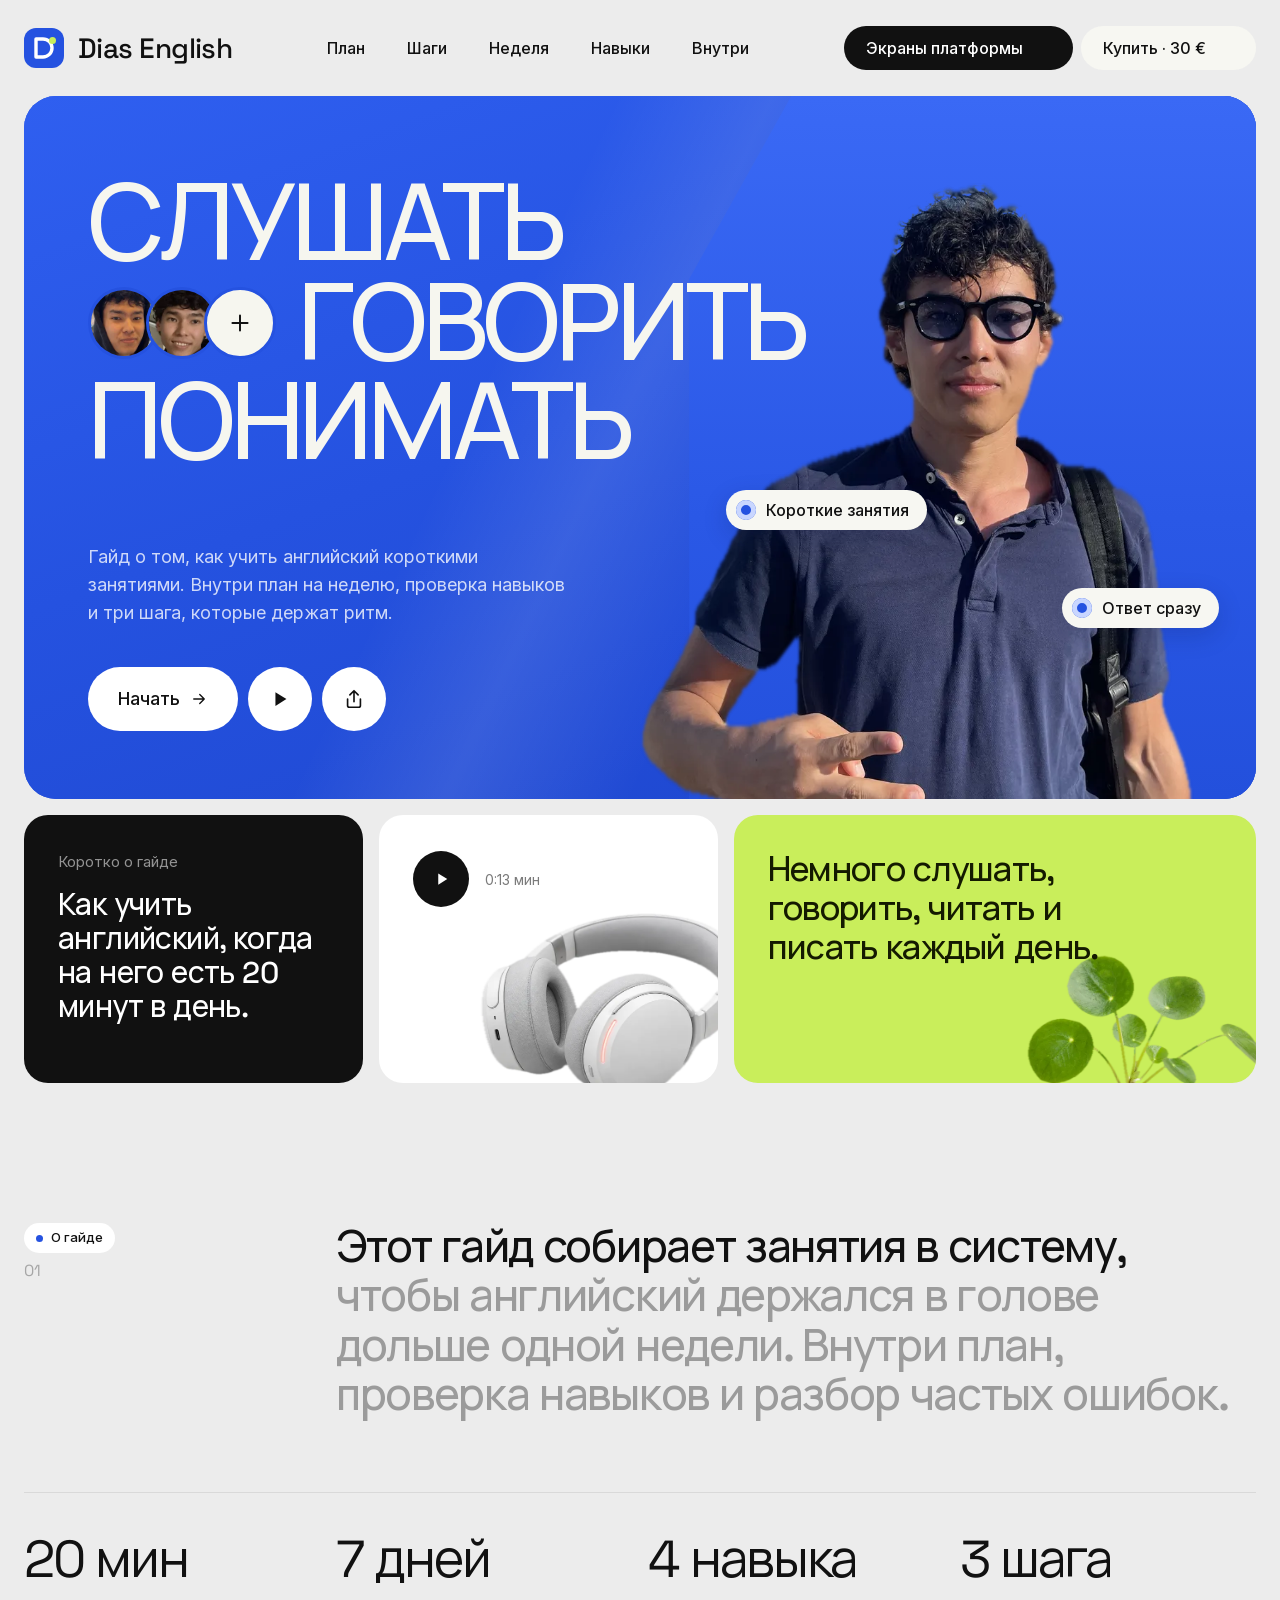
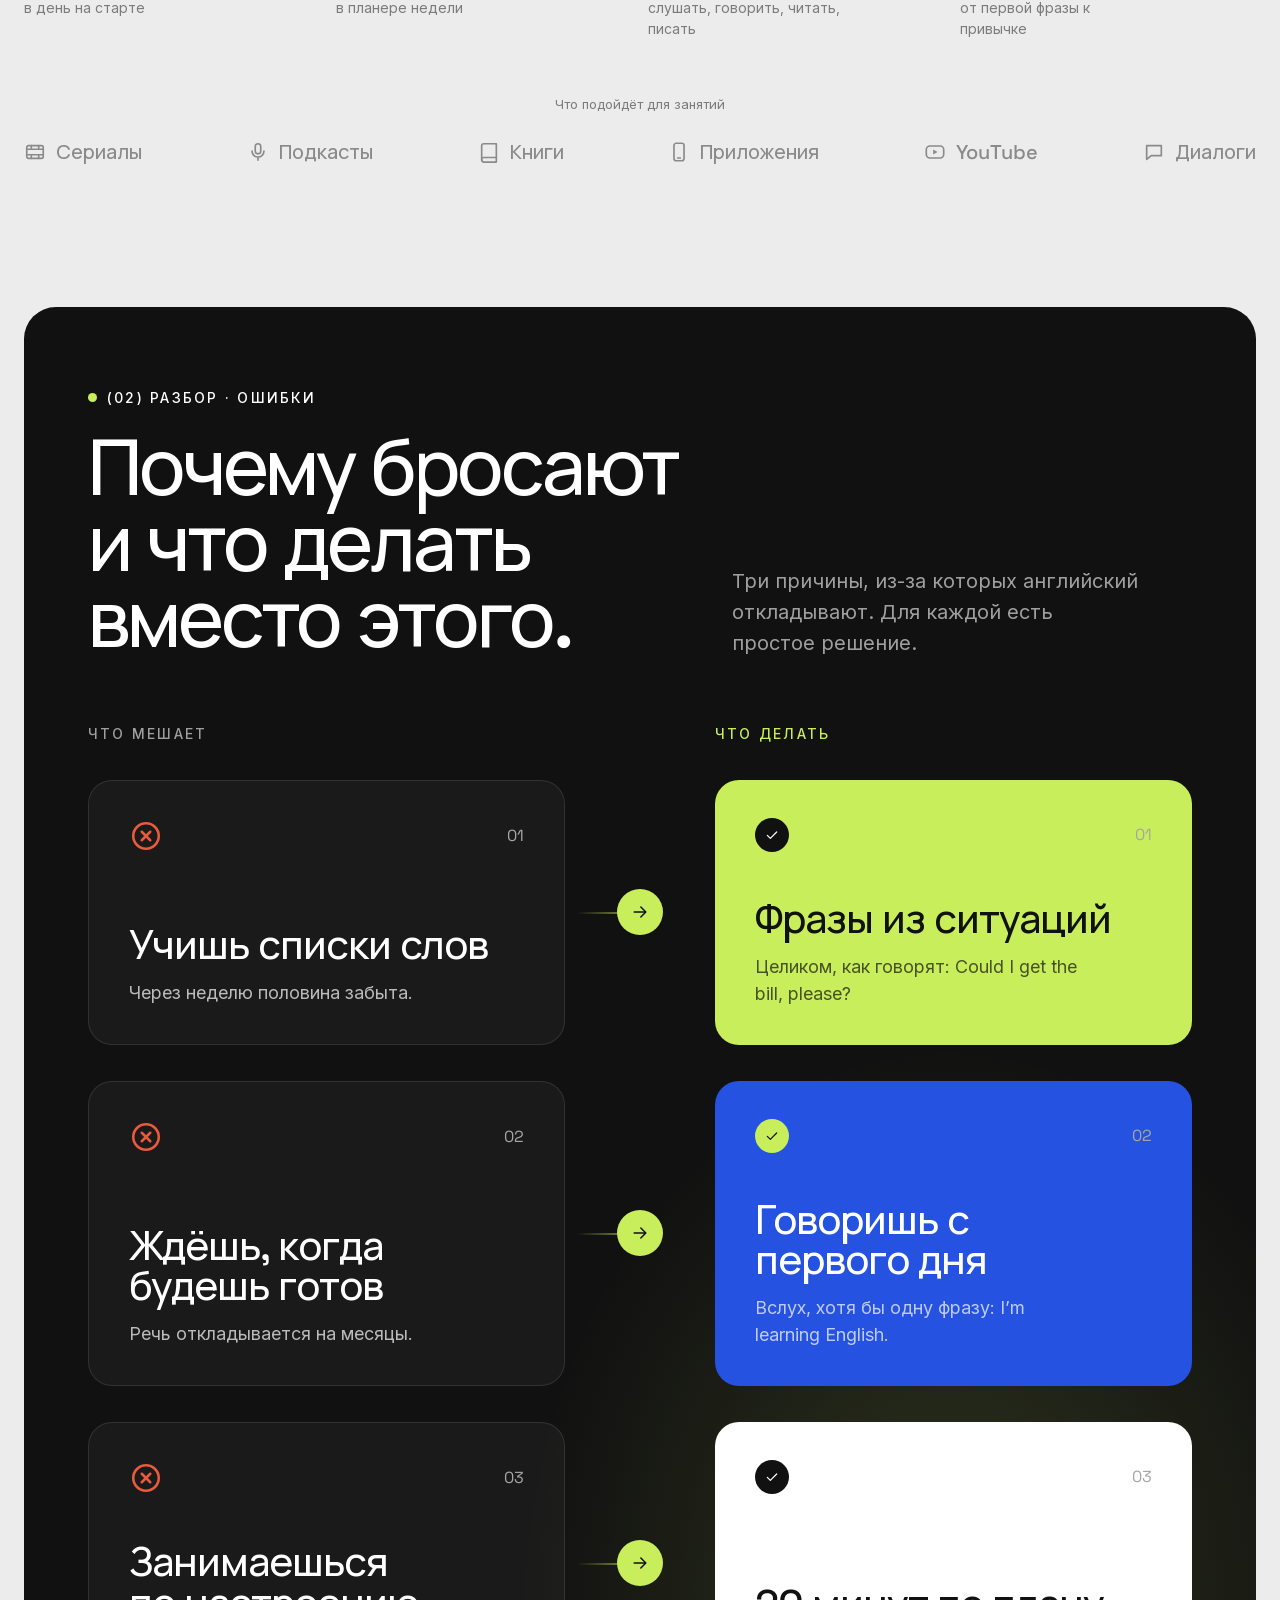
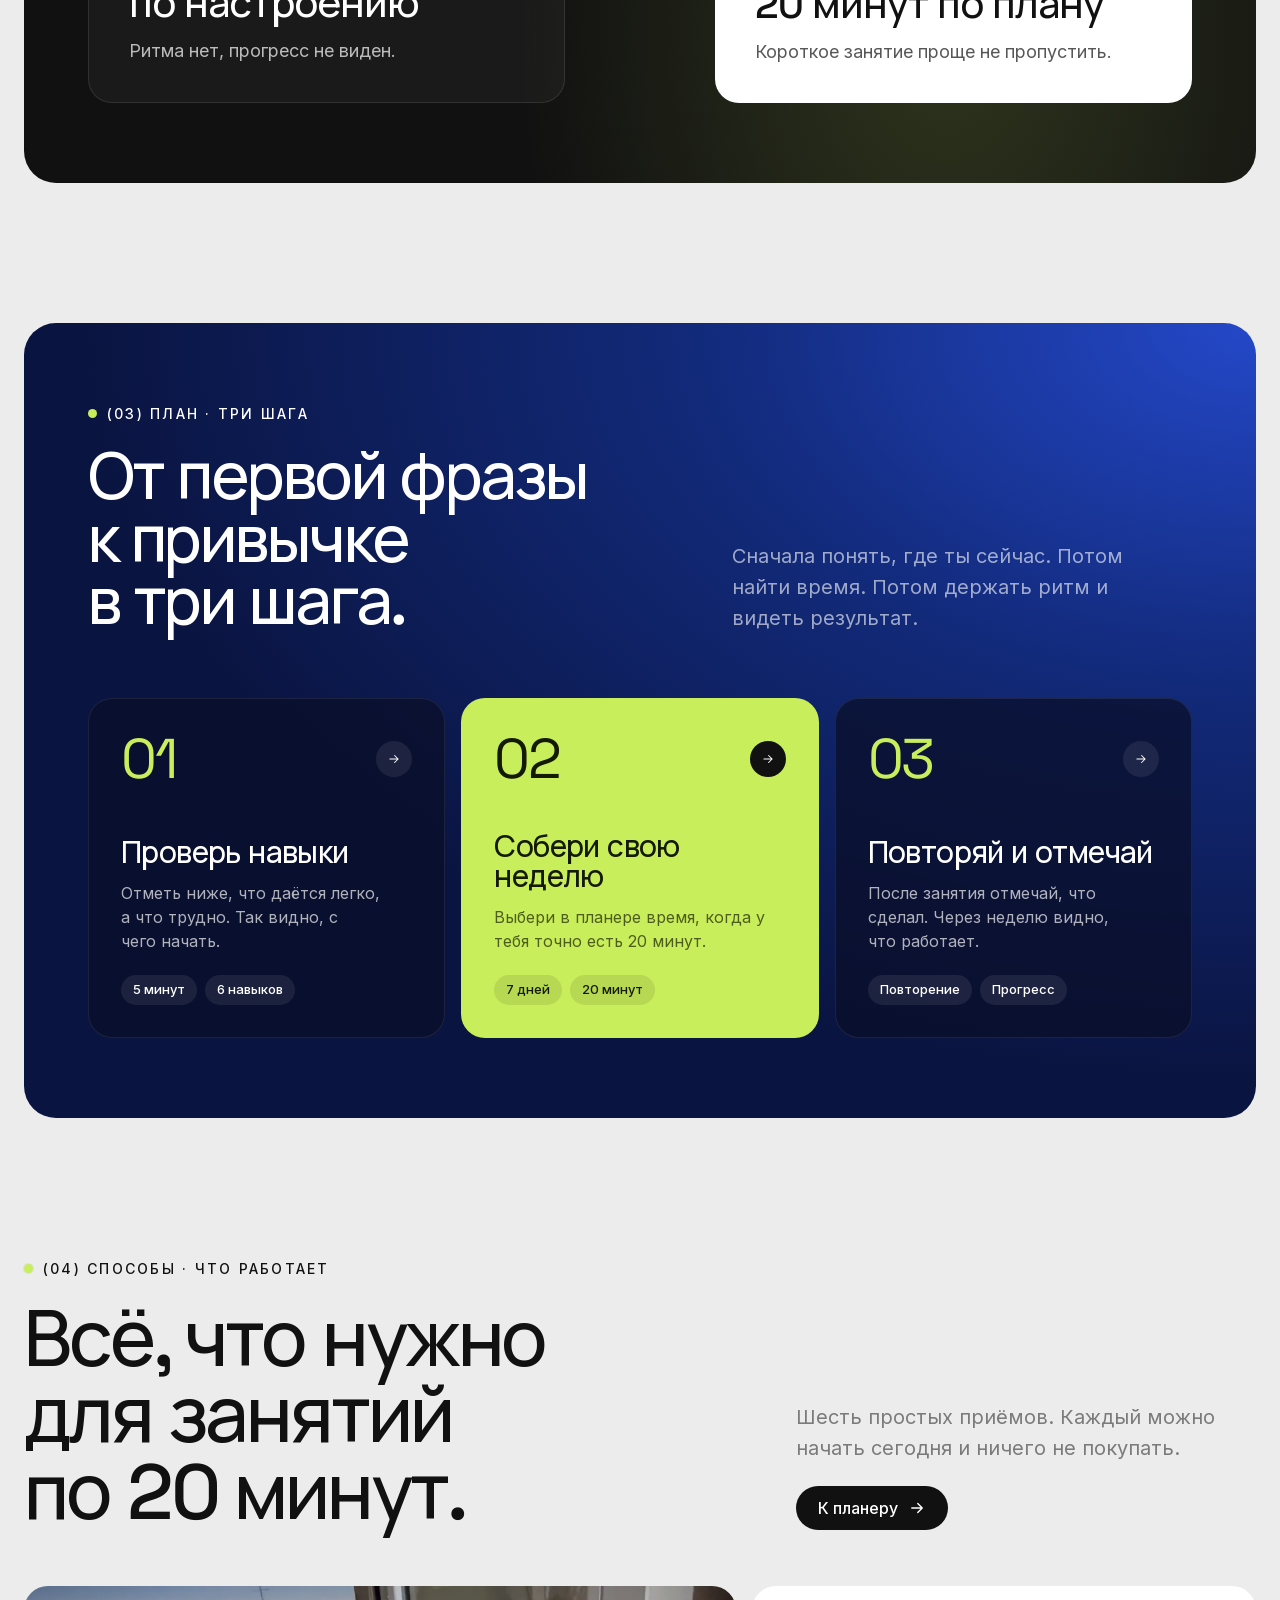
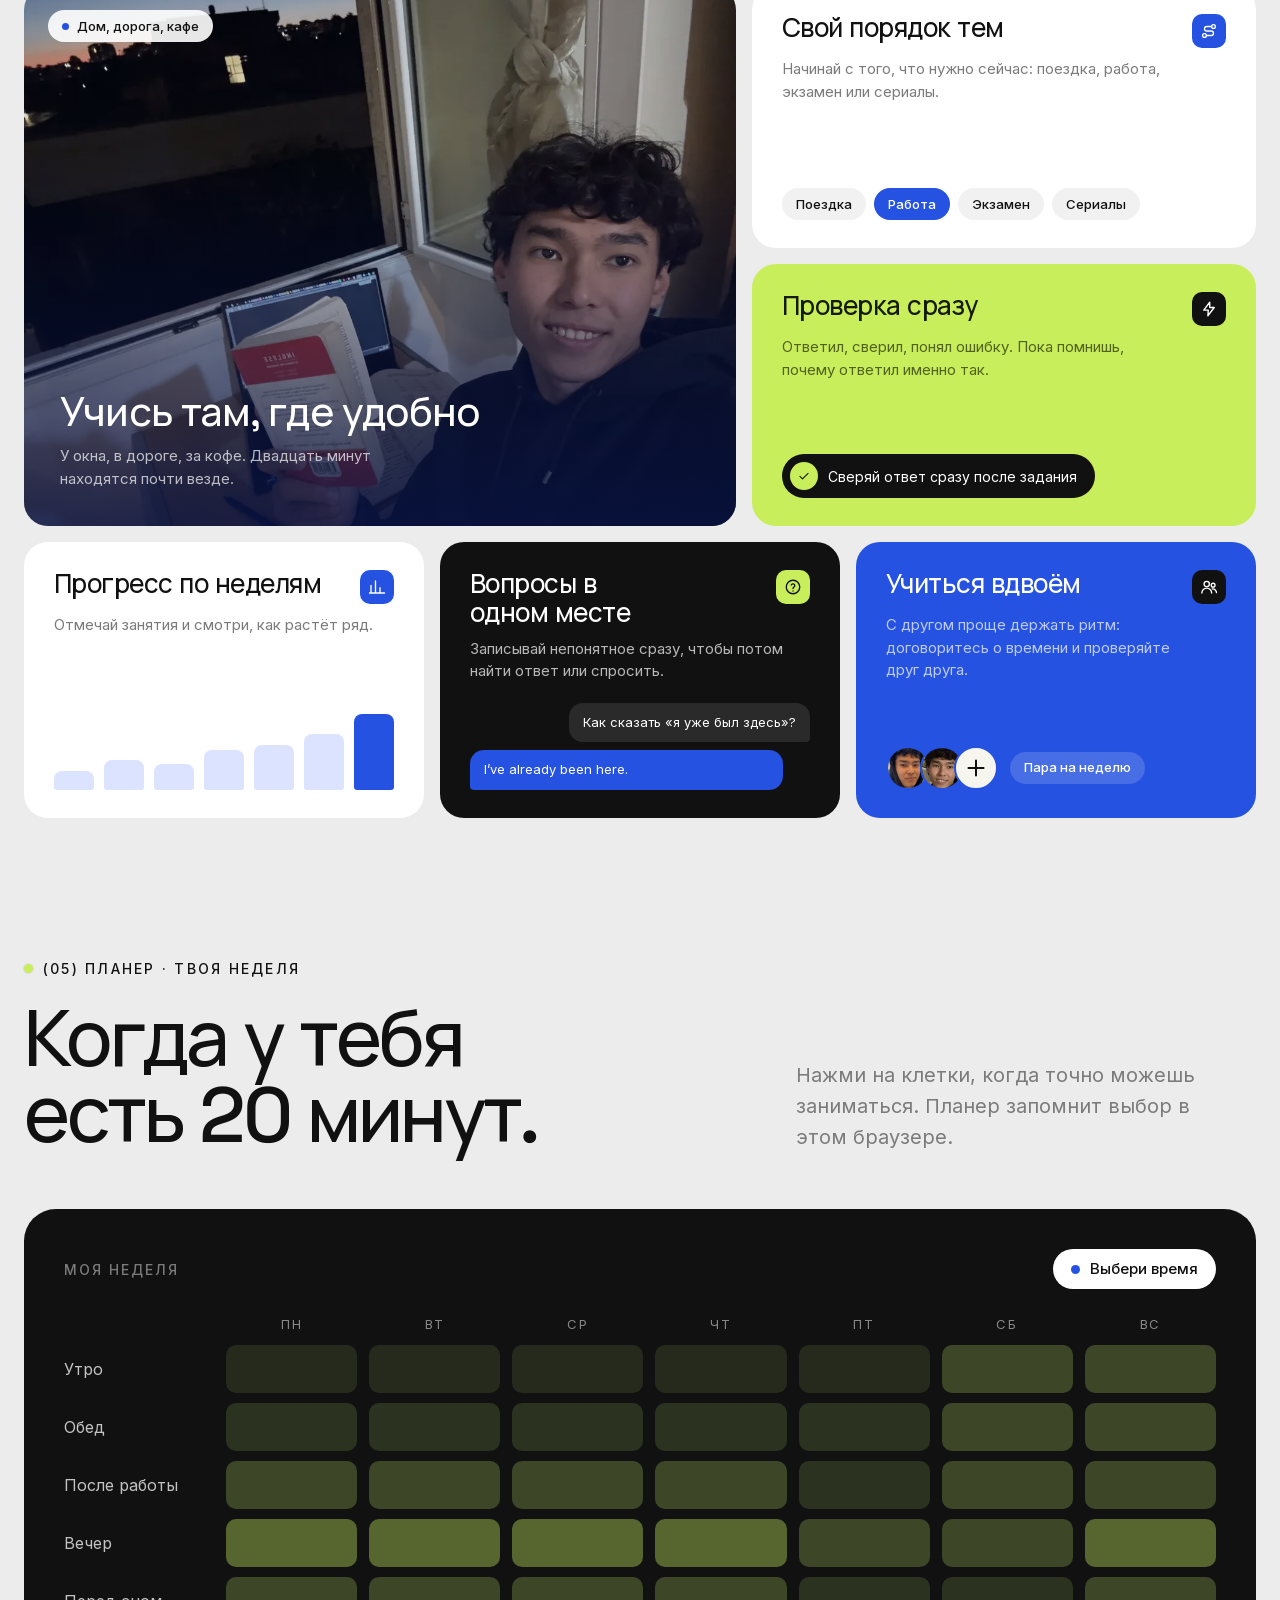
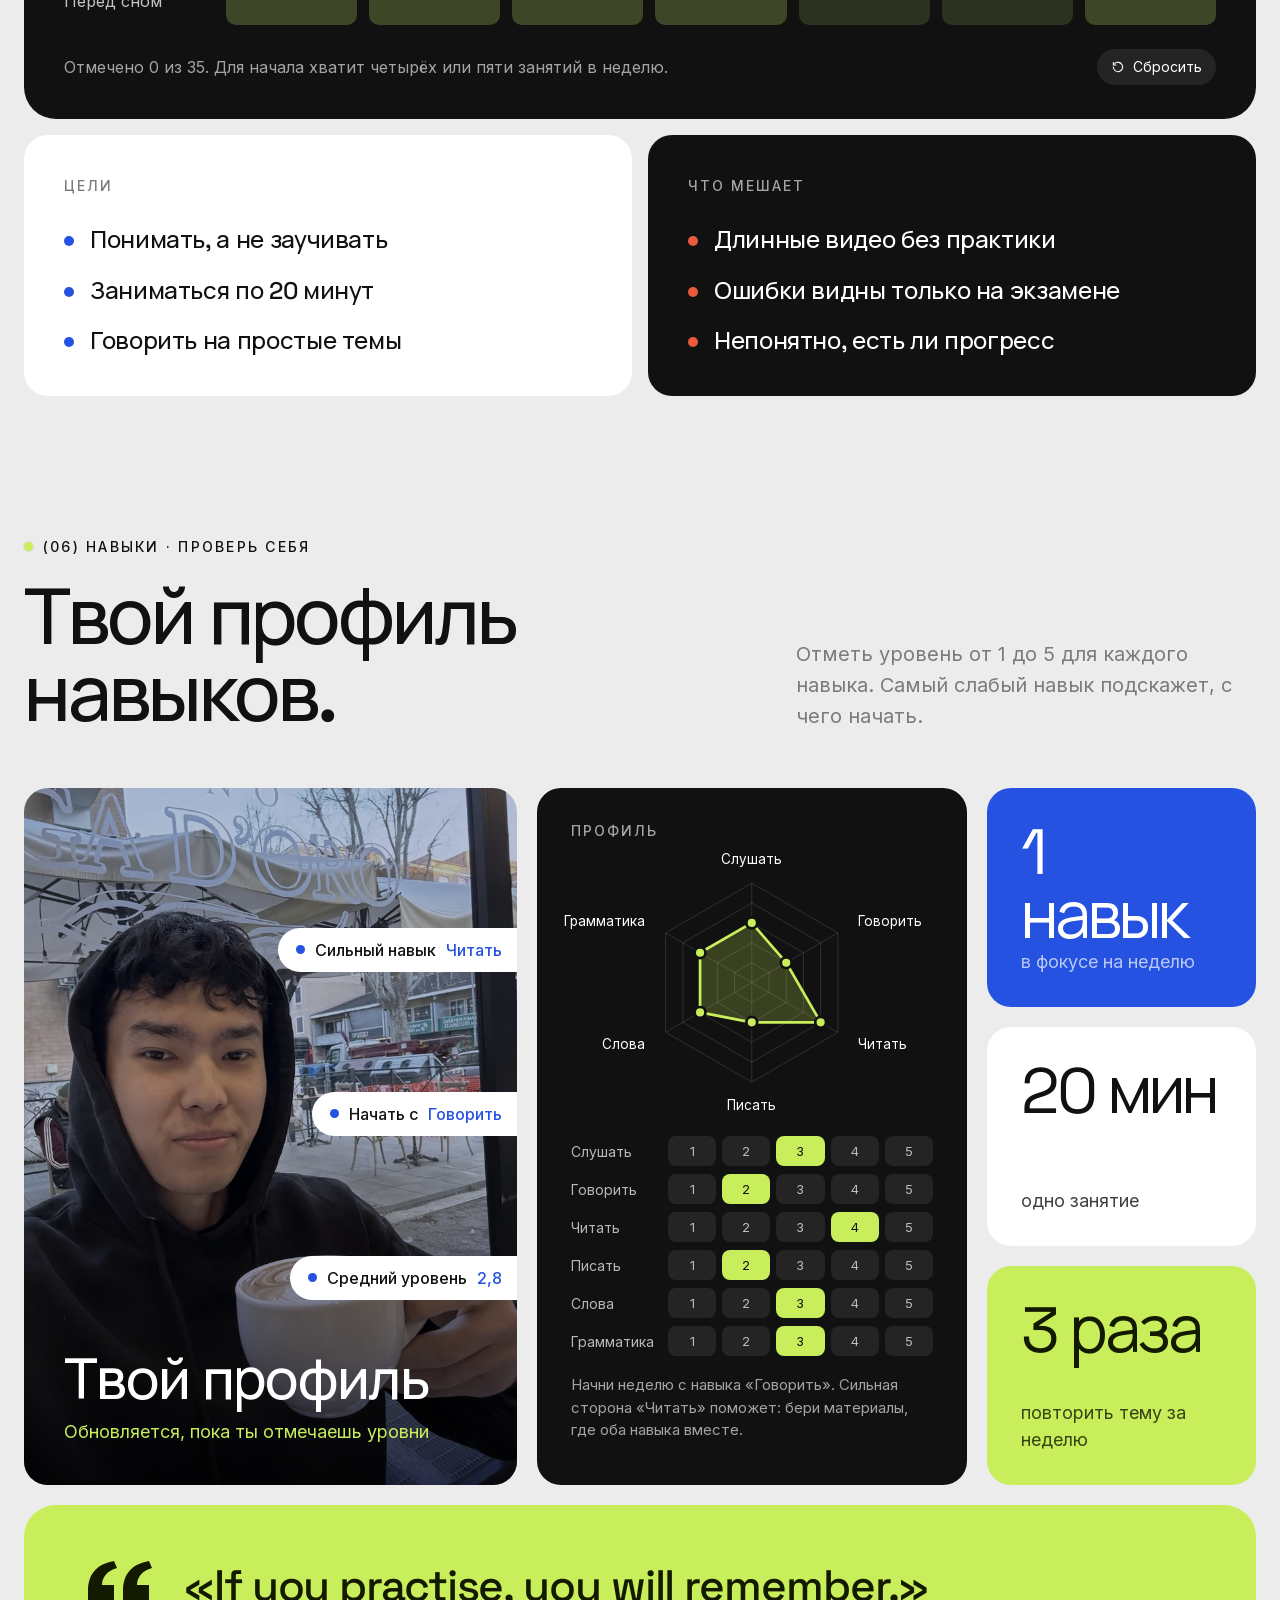
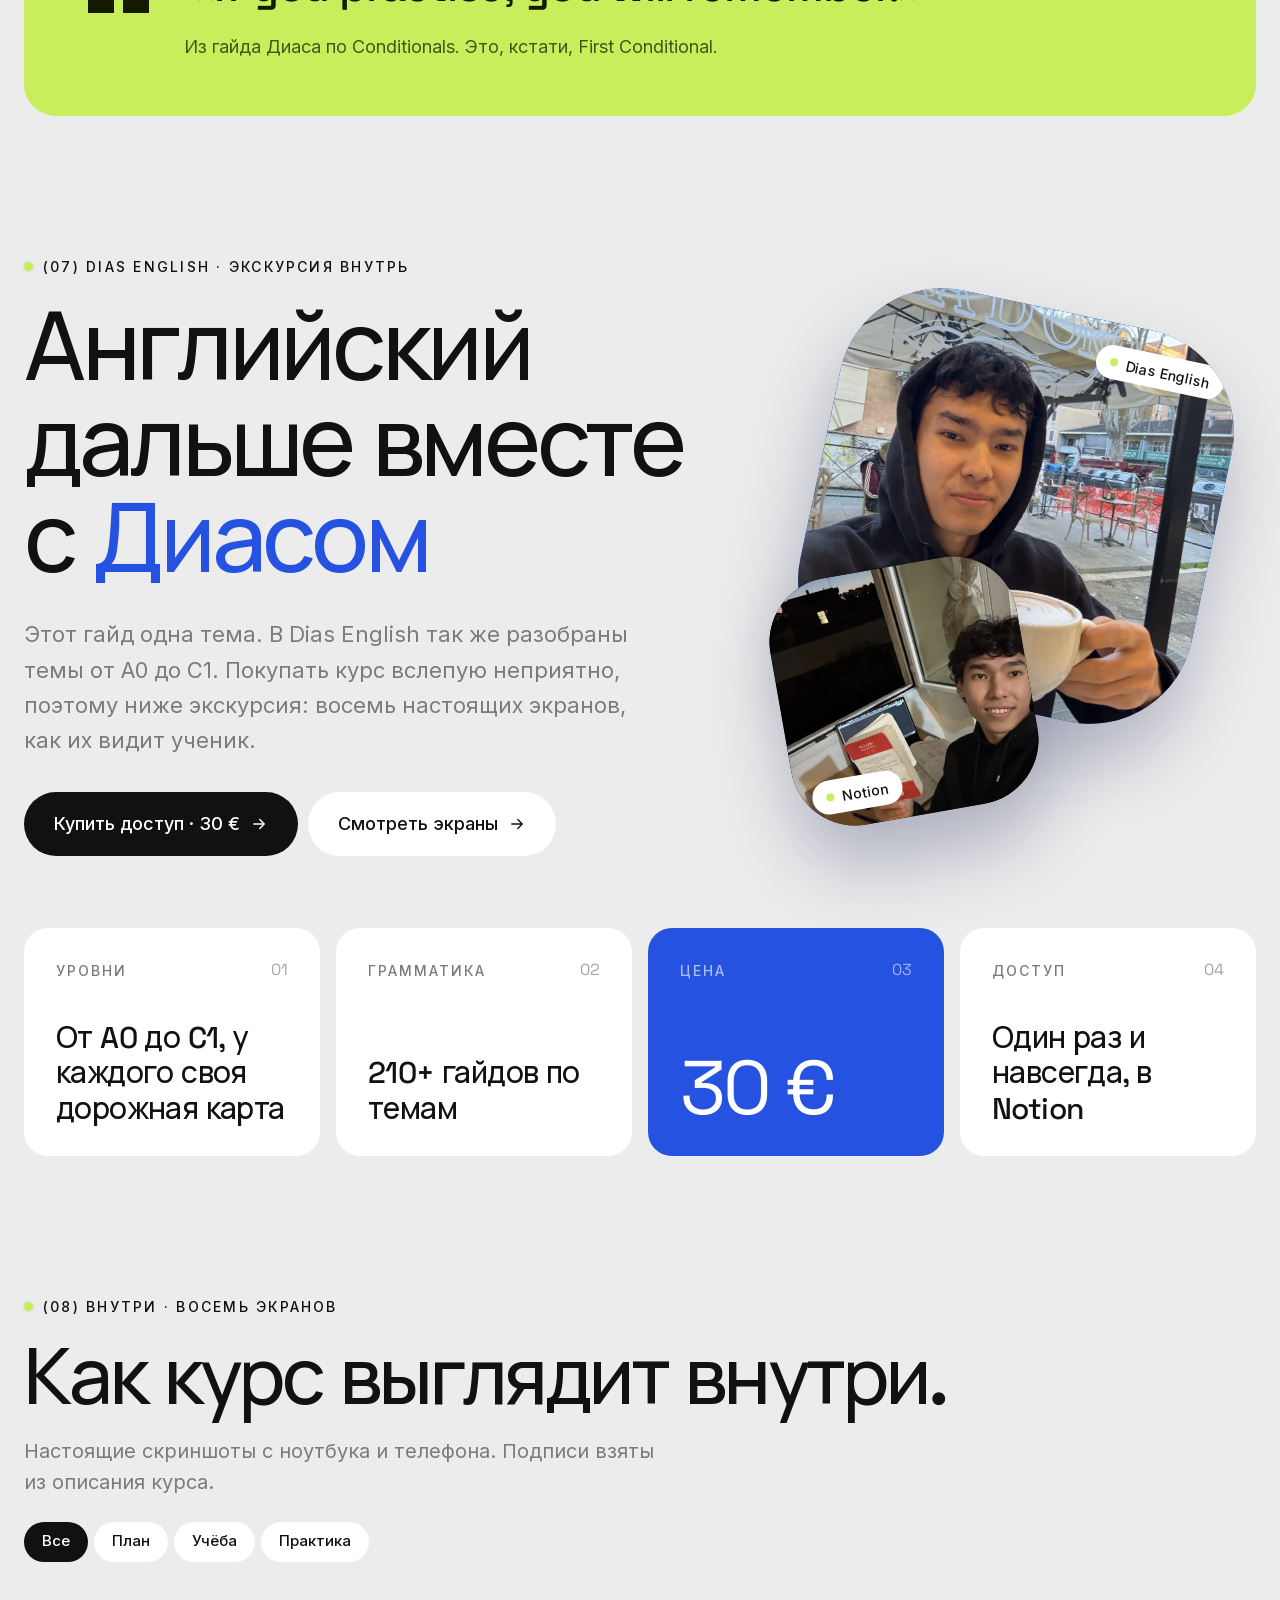
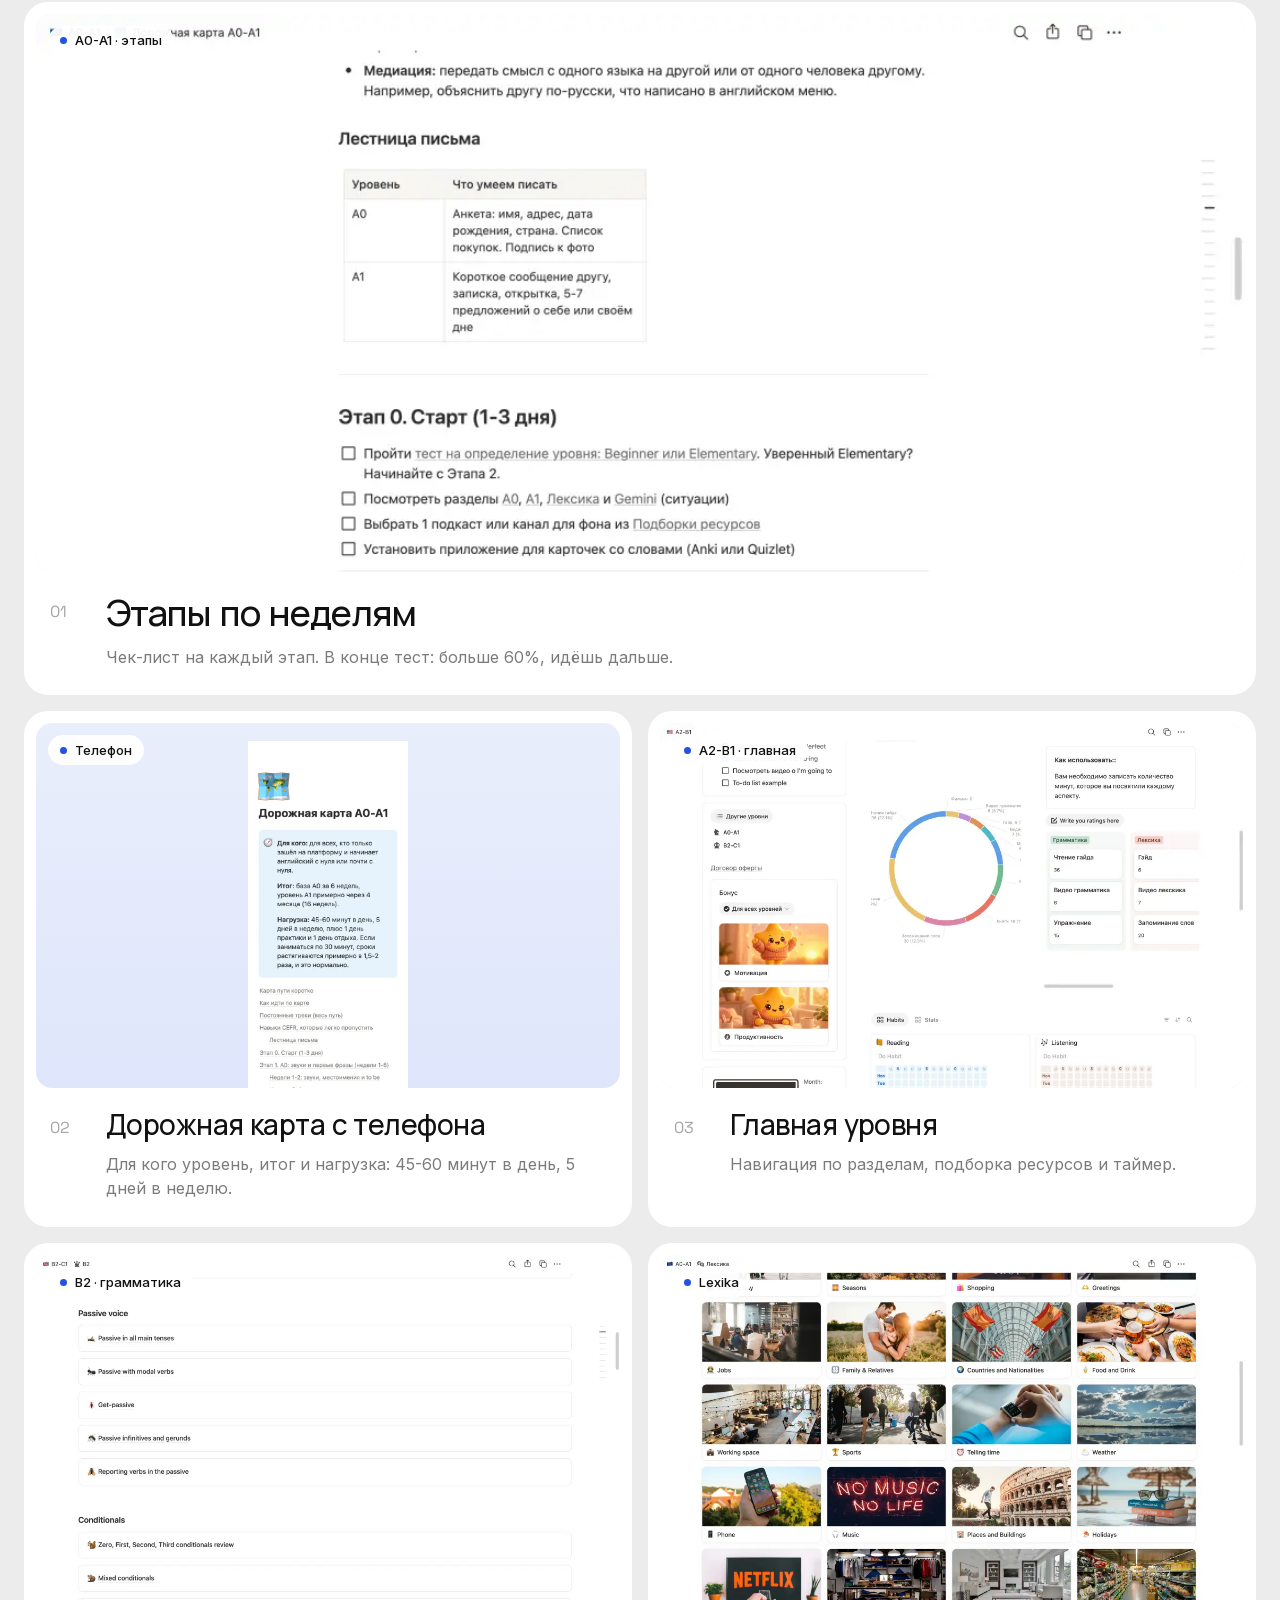
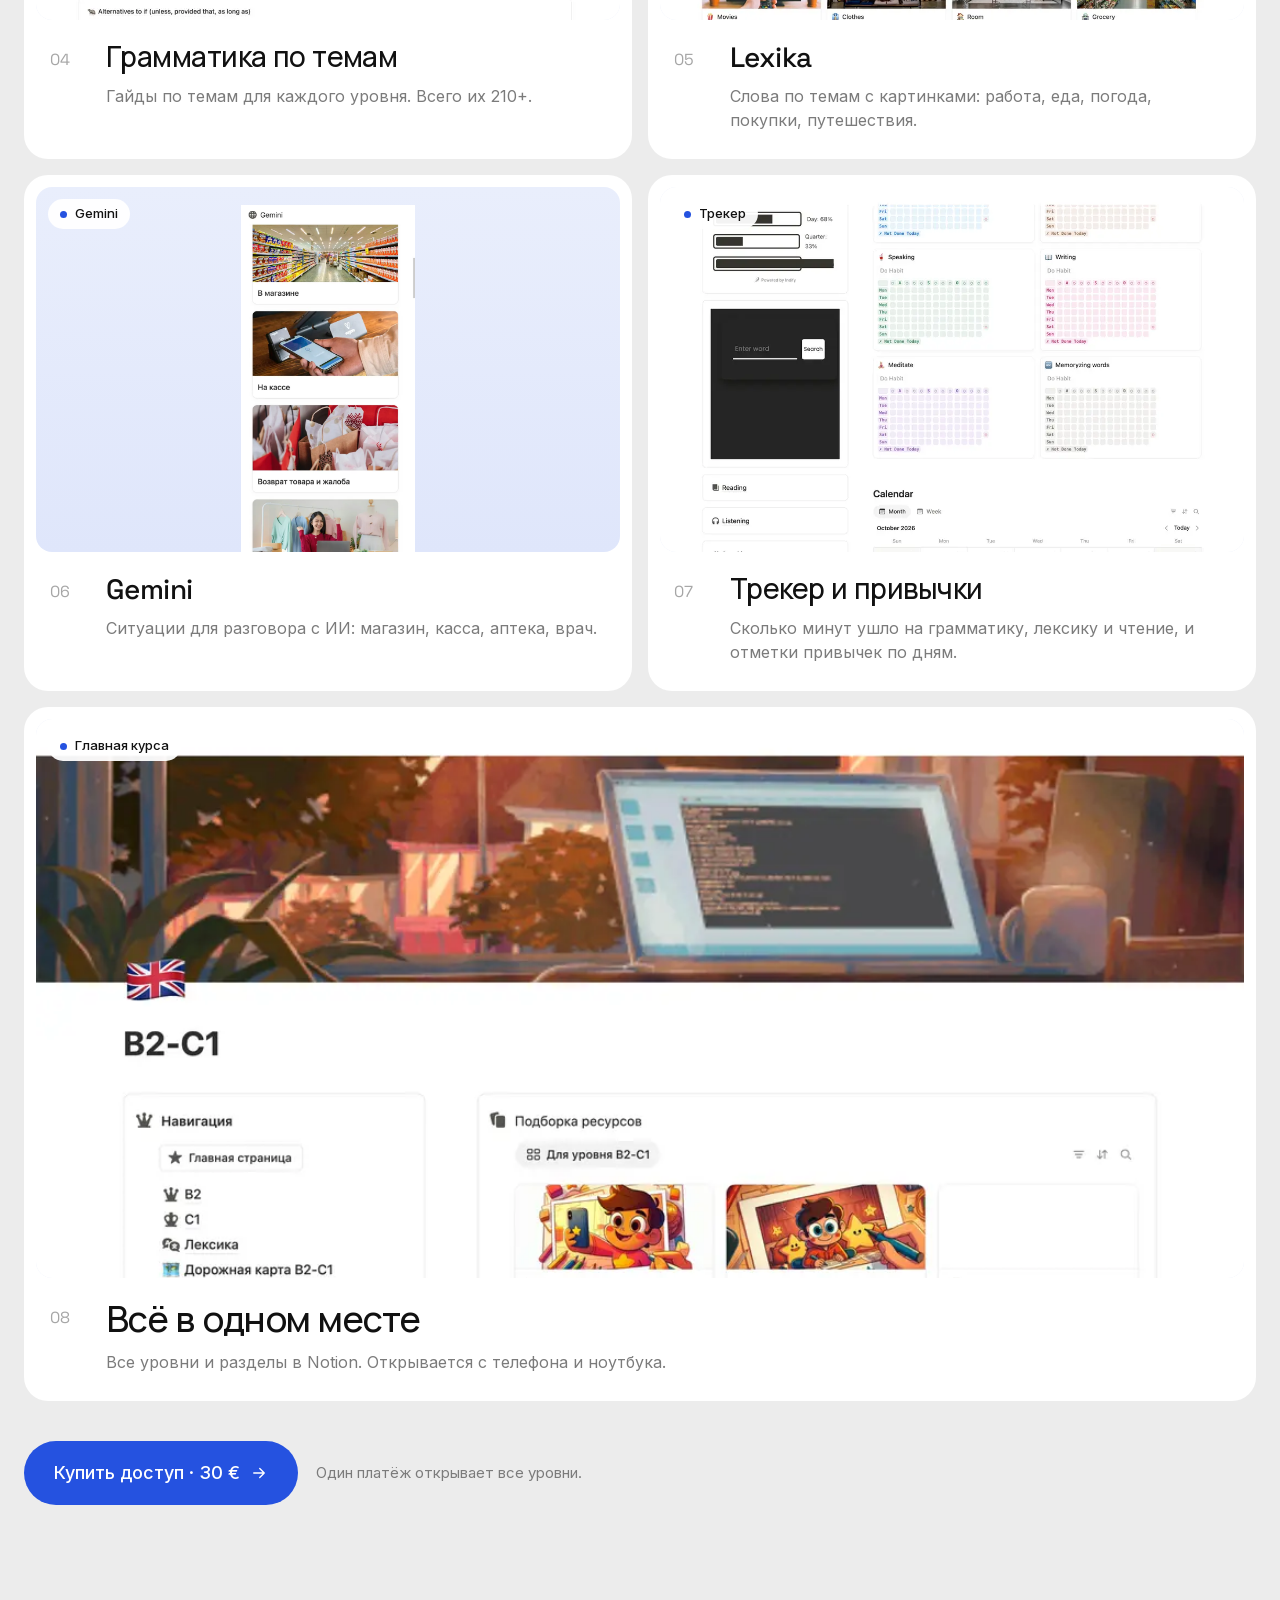
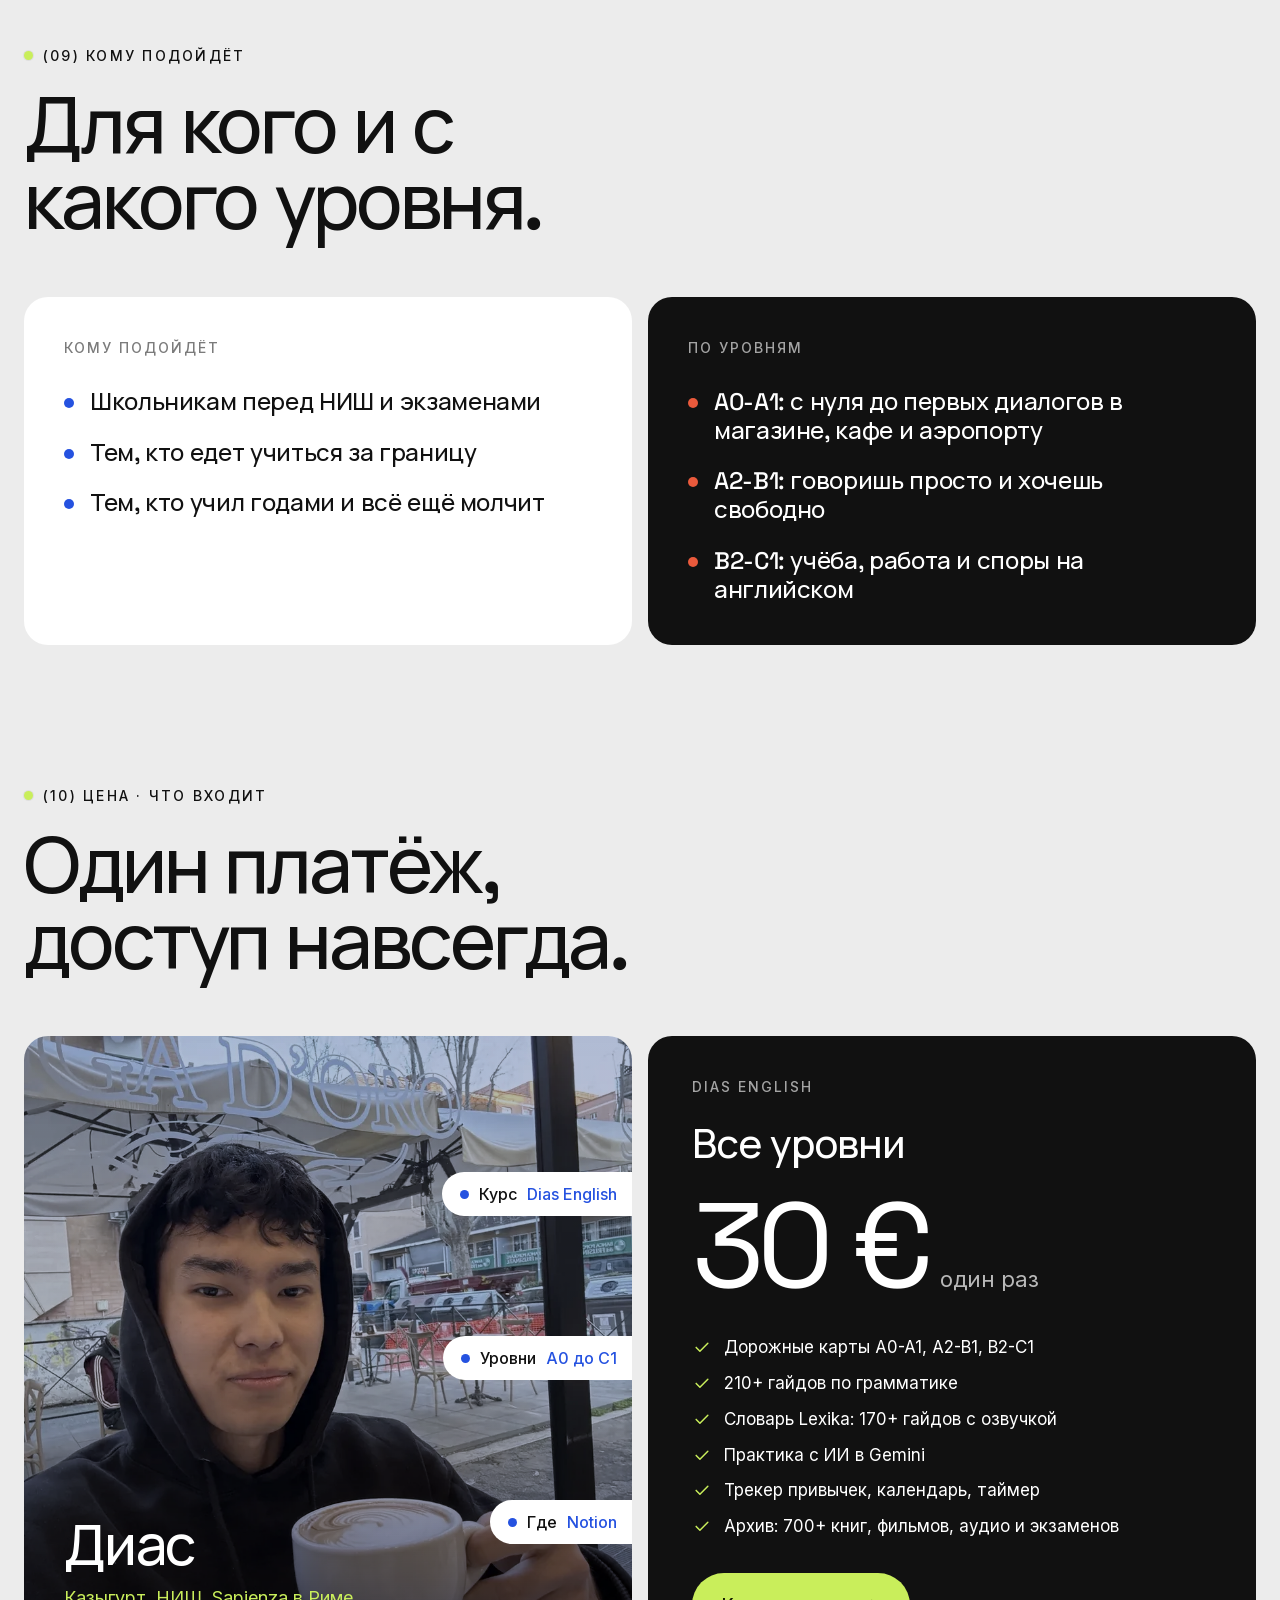
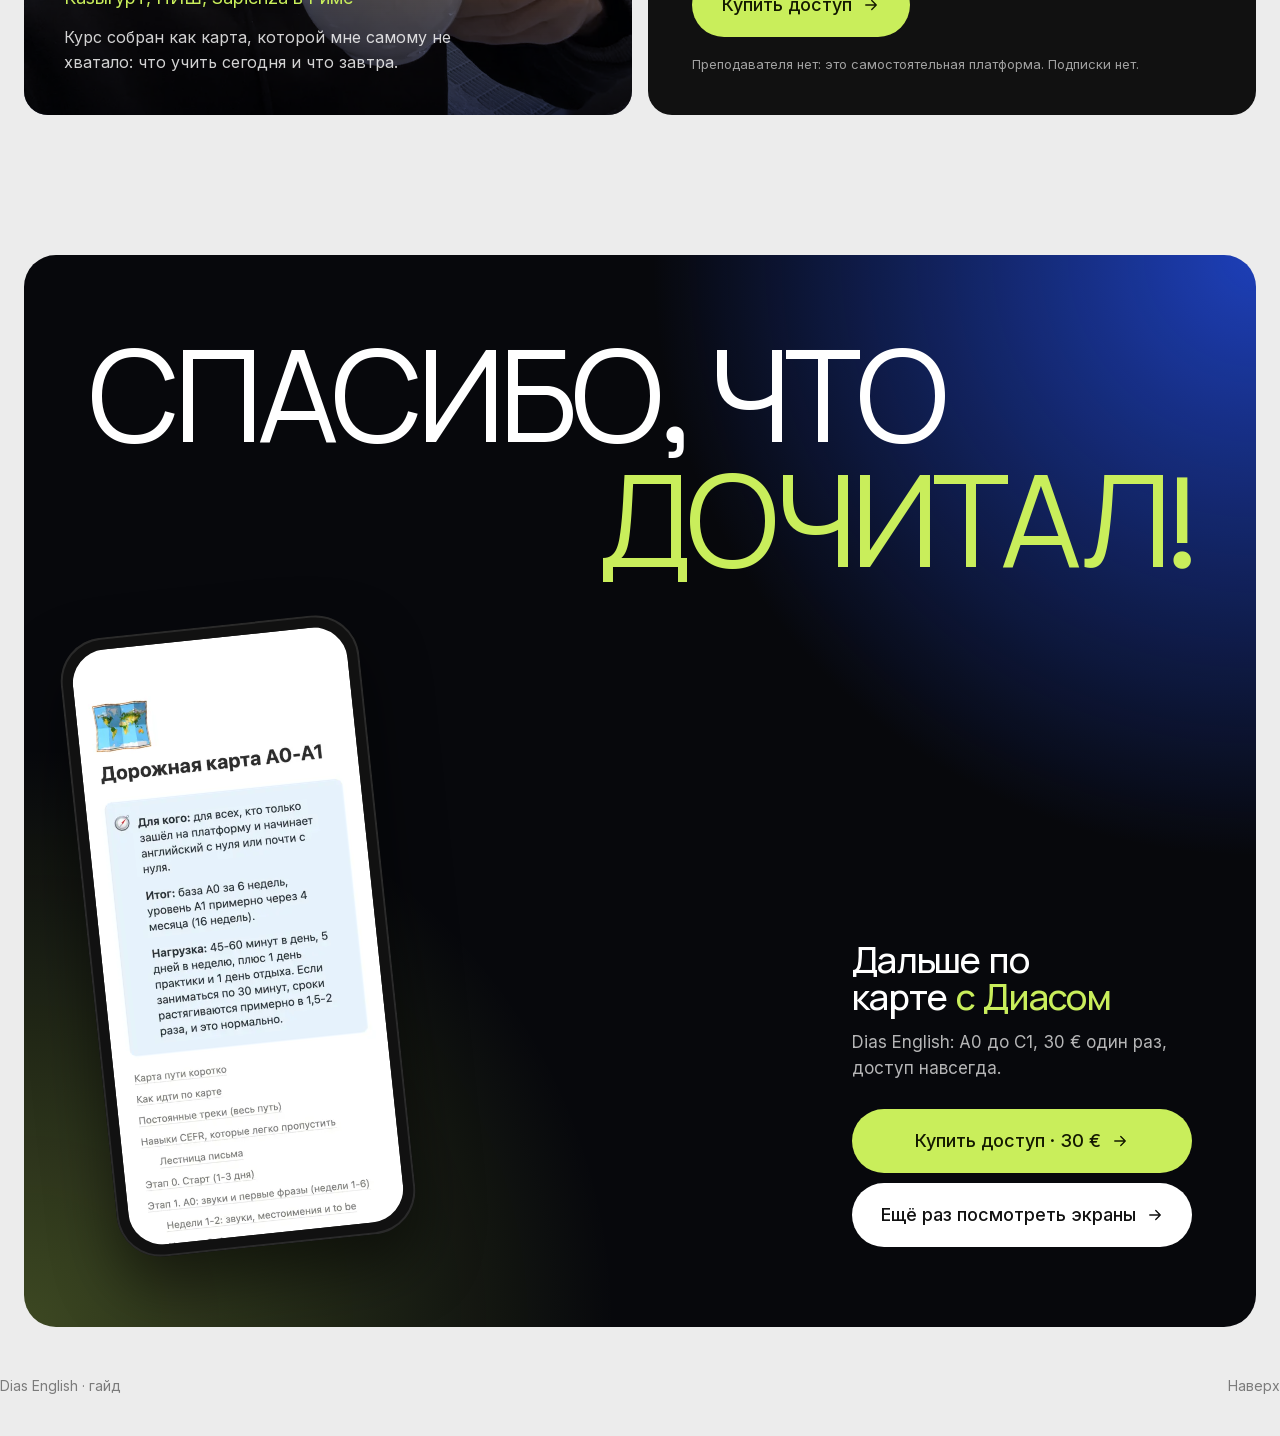
==== commit f6c262c4: "Сайт 05: вырезки людей и предметов без каймы" ====
--- a/en/index.html
+++ b/en/index.html
@@ -13,7 +13,7 @@
 <link rel="preload" href="../assets/fonts/spacegrotesk-latin.woff2" as="font" type="font/woff2" crossorigin>
 <link rel="preload" href="../assets/fonts/manrope-cyrillic.woff2" as="font" type="font/woff2" crossorigin>
 <link rel="stylesheet" href="../assets/style.css">
-<script>window.SITE = {"meta":{"lang":"ru","title":"Английский по 20 минут в день: план, планер недели и проверка навыков","titleLesson":"Английский по 20 минут в день: гайд","description":"Гайд о том, как учить английский короткими занятиями: три шага, планер недели и профиль навыков."},"theme":{},"links":{"buy":"https://app.lava.top/products/2c950aa0-d8be-4317-8f39-0f9b4016f5da"},"brand":{"name":"Dias English","href":"#top"},"nav":{"links":[{"text":"План","href":"#plan"},{"text":"Шаги","href":"#steps"},{"text":"Неделя","href":"#week"},{"text":"Навыки","href":"#skills"},{"text":"Внутри","href":"#tour","ad":true}],"cta":[{"text":"Экраны платформы","href":"#tour","style":"dark","ad":true},{"text":"Купить · 30 €","href":"@buy","style":"light","ad":true},{"text":"Планер","href":"#week","style":"dark","lesson":true},{"text":"Навыки","href":"#skills","style":"light","lesson":true}]},"video":{"src":"media/en-desktop.mp4","poster":"media/en-desktop.webp","label":"Как выглядит дорожная карта"},"blocks":[{"type":"hero","lines":["Слушать",{"avatars":true,"text":"Говорить"},"Понимать"],"avatars":[{"src":"media/av-dias.webp","alt":"Диас"},{"src":"media/av-dias2.webp","alt":"Диас"}],"text":"Гайд о том, как учить английский короткими занятиями. Внутри план на неделю, проверка навыков и три шага, которые держат ритм.","button":{"text":"Начать","href":"#plan"},"image":{"src":"media/hero-dias.webp","alt":"Диас, автор курса Dias English","w":700,"h":760},"chips":[{"text":"Короткие занятия","pos":"left:57%;top:56%","cls":"c1"},{"text":"Ответ сразу","pos":"right:3%;top:70%","cls":"c2"}]},{"type":"bento3","dark":{"label":"Коротко о гайде","title":"Как учить английский, когда на него есть 20 минут в день."},"white":{"time":"0:13 мин","image":{"src":"media/headphones.webp","alt":"Белые наушники","w":640,"h":460}},"lime":{"title":"Немного слушать, говорить, читать и писать каждый день.","image":{"src":"media/plant.webp","alt":"Росток с круглыми листьями","w":560,"h":371}}},{"type":"about","id":"plan","label":"О гайде","num":"01","dark":"Этот гайд собирает занятия в систему,","gray":"чтобы английский держался в голове дольше одной недели. Внутри план, проверка навыков и разбор частых ошибок.","stats":[{"value":"20 мин","text":"в день на старте"},{"value":"7 дней","text":"в планере недели"},{"value":"4 навыка","text":"слушать, говорить, читать, писать"},{"value":"3 шага","text":"от первой фразы к привычке"}],"stripTitle":"Что подойдёт для занятий","strip":[{"icon":"film","text":"Сериалы"},{"icon":"mic","text":"Подкасты"},{"icon":"book","text":"Книги"},{"icon":"phone","text":"Приложения"},{"icon":"youtube","text":"YouTube"},{"icon":"chat","text":"Диалоги"}]},{"type":"problemSolution","meta":"(02) Разбор · ошибки","title":"Почему бросают и что делать вместо этого.","text":"Три причины, из-за которых английский откладывают. Для каждой есть простое решение.","problemsTitle":"Что мешает","solutionsTitle":"Что делать","rows":[{"problem":["Учишь списки слов","Через неделю половина забыта."],"solution":["Фразы из ситуаций","Целиком, как говорят: Could I get the bill, please?"],"color":"lime"},{"problem":["Ждёшь, когда будешь готов","Речь откладывается на месяцы."],"solution":["Говоришь с первого дня","Вслух, хотя бы одну фразу: I’m learning English."],"color":"blue"},{"problem":["Занимаешься по настроению","Ритма нет, прогресс не виден."],"solution":["20 минут по плану","Короткое занятие проще не пропустить."],"color":"white"}]},{"type":"steps","id":"steps","meta":"(03) План · три шага","title":"От первой фразы к привычке в три шага.","text":"Сначала понять, где ты сейчас. Потом найти время. Потом держать ритм и видеть результат.","items":[{"title":"Проверь навыки","text":"Отметь ниже, что даётся легко, а что трудно. Так видно, с чего начать.","tags":["5 минут","6 навыков"],"href":"#skills"},{"title":"Собери свою неделю","text":"Выбери в планере время, когда у тебя точно есть 20 минут.","tags":["7 дней","20 минут"],"href":"#week","accent":true},{"title":"Повторяй и отмечай","text":"После занятия отмечай, что сделал. Через неделю видно, что работает.","tags":["Повторение","Прогресс"],"href":"#week"}]},{"type":"features","meta":"(04) Способы · что работает","title":"Всё, что нужно для занятий по 20 минут.","text":"Шесть простых приёмов. Каждый можно начать сегодня и ничего не покупать.","button":{"text":"К планеру","href":"#week"},"photo":{"title":"Учись там, где удобно","text":"У окна, в дороге, за кофе. Двадцать минут находятся почти везде.","chip":"Дом, дорога, кафе","image":{"src":"media/dias-window.webp","alt":"Диас с книгой у окна","w":1200,"h":900}},"paths":{"title":"Свой порядок тем","text":"Начинай с того, что нужно сейчас: поездка, работа, экзамен или сериалы.","chips":["Поездка","Работа","Экзамен","Сериалы"],"on":1},"feedback":{"title":"Проверка сразу","text":"Ответил, сверил, понял ошибку. Пока помнишь, почему ответил именно так.","note":"Сверяй ответ сразу после задания"},"progress":{"title":"Прогресс по неделям","text":"Отмечай занятия и смотри, как растёт ряд.","bars":[22,34,30,46,52,64,88]},"tutor":{"title":"Вопросы в одном месте","text":"Записывай непонятное сразу, чтобы потом найти ответ или спросить.","q":"Как сказать «я уже был здесь»?","a":"I’ve already been here."},"rooms":{"title":"Учиться вдвоём","text":"С другом проще держать ритм: договоритесь о времени и проверяйте друг друга.","tag":"Пара на неделю","avatars":["media/av-dias.webp","media/av-dias2.webp"]}},{"type":"heatmap","id":"week","meta":"(05) Планер · твоя неделя","title":"Когда у тебя есть 20 минут.","text":"Нажми на клетки, когда точно можешь заниматься. Планер запомнит выбор в этом браузере.","cardTitle":"Моя неделя","storageKey":"kw05-en-week","days":["Пн","Вт","Ср","Чт","Пт","Сб","Вс"],"rows":["Утро","Обед","После работы","Вечер","Перед сном"],"hint":"Для начала хватит четырёх или пяти занятий в неделю.","shade":[[0,0,0,0,0,2,2],[1,1,1,1,1,2,2],[2,2,2,2,1,2,2],[3,3,3,3,2,2,3],[2,2,2,2,1,1,2]],"lists":[{"title":"Цели","style":"white","items":["Понимать, а не заучивать","Заниматься по 20 минут","Говорить на простые темы"]},{"title":"Что мешает","style":"dark","items":["Длинные видео без практики","Ошибки видны только на экзамене","Непонятно, есть ли прогресс"]}]},{"type":"persona","id":"skills","meta":"(06) Навыки · проверь себя","title":"Твой профиль навыков.","text":"Отметь уровень от 1 до 5 для каждого навыка. Самый слабый навык подскажет, с чего начать.","storageKey":"kw05-en-skills","image":{"src":"media/dias-coffee.webp","alt":"Диас с чашкой кофе","w":900,"h":1065},"name":"Твой профиль","sub":"Обновляется, пока ты отмечаешь уровни","cardTitle":"Профиль","skills":[{"name":"Слушать","v":3},{"name":"Говорить","v":2},{"name":"Читать","v":4},{"name":"Писать","v":2},{"name":"Слова","v":3},{"name":"Грамматика","v":3}],"stats":[{"value":"1 навык","text":"в фокусе на неделю","style":"blue"},{"value":"20 мин","text":"одно занятие","style":"white"},{"value":"3 раза","text":"повторить тему за неделю","style":"lime"}]},{"type":"quote","text":"«If you practise, you will remember.»","cite":"Из гайда Диаса по Conditionals. Это, кстати, First Conditional."},{"type":"overview","ad":true,"id":"platform","meta":"(07) Dias English · экскурсия внутрь","titleA":"Английский дальше вместе с ","titleB":"Диасом","text":"Этот гайд одна тема. В Dias English так же разобраны темы от A0 до C1. Покупать курс вслепую неприятно, поэтому ниже экскурсия: восемь настоящих экранов, как их видит ученик.","buttons":[{"text":"Купить доступ · 30 €","href":"@buy","style":"dark"},{"text":"Смотреть экраны","href":"#tour","style":"light"}],"tiles":[{"src":"media/dias-coffee.webp","alt":"Диас","label":"Dias English"},{"src":"media/dias-window.webp","alt":"Диас у окна","label":"Notion"}],"cards":[{"cap":"Уровни","num":"01","value":"От A0 до C1, у каждого своя дорожная карта"},{"cap":"Грамматика","num":"02","value":"210+ гайдов по темам"},{"cap":"Цена","num":"03","value":"30 €","big":true,"style":"blue"},{"cap":"Доступ","num":"04","value":"Один раз и навсегда, в Notion"}]},{"type":"tour","ad":true,"id":"tour","meta":"(08) Внутри · восемь экранов","title":"Как курс выглядит внутри.","text":"Настоящие скриншоты с ноутбука и телефона. Подписи взяты из описания курса.","tabs":[{"key":"all","text":"Все"},{"key":"plan","text":"План"},{"key":"learn","text":"Учёба"},{"key":"practice","text":"Практика"}],"items":[{"tag":"plan","chip":"A0-A1 · этапы","img":"media/en-n-a0-roadmap.webp","w":1100,"h":688,"title":"Этапы по неделям","text":"Чек-лист на каждый этап. В конце тест: больше 60%, идёшь дальше.","wide":true},{"tag":"plan","chip":"Телефон","img":"media/en-m-roadmap.webp","w":500,"h":1083,"phone":true,"title":"Дорожная карта с телефона","text":"Для кого уровень, итог и нагрузка: 45-60 минут в день, 5 дней в неделю."},{"tag":"plan","chip":"A2-B1 · главная","img":"media/en-n-a2-hub.webp","w":1100,"h":688,"title":"Главная уровня","text":"Навигация по разделам, подборка ресурсов и таймер."},{"tag":"learn","chip":"B2 · грамматика","img":"media/en-n-b2-grammar.webp","w":1100,"h":688,"title":"Грамматика по темам","text":"Гайды по темам для каждого уровня. Всего их 210+."},{"tag":"learn","chip":"Lexika","img":"media/en-n-a0-lexika.webp","w":1100,"h":688,"title":"Lexika","text":"Слова по темам с картинками: работа, еда, погода, покупки, путешествия."},{"tag":"practice","chip":"Gemini","img":"media/en-m-gemini.webp","w":600,"h":1200,"phone":true,"title":"Gemini","text":"Ситуации для разговора с ИИ: магазин, касса, аптека, врач."},{"tag":"practice","chip":"Трекер","img":"media/en-habits.webp","w":1100,"h":687,"title":"Трекер и привычки","text":"Сколько минут ушло на грамматику, лексику и чтение, и отметки привычек по дням."},{"tag":"plan","chip":"Главная курса","img":"media/en-home.webp","w":1100,"h":687,"title":"Всё в одном месте","text":"Все уровни и разделы в Notion. Открывается с телефона и ноутбука.","wide":true}],"button":{"text":"Купить доступ · 30 €","href":"@buy","style":"blue"},"note":"Один платёж открывает все уровни."},{"type":"who","ad":true,"meta":"(09) Кому подойдёт","title":"Для кого и с какого уровня.","lists":[{"title":"Кому подойдёт","style":"white","items":["Школьникам перед НИШ и экзаменами","Тем, кто едет учиться за границу","Тем, кто учил годами и всё ещё молчит"]},{"title":"По уровням","style":"dark","items":["A0-A1: с нуля до первых диалогов в магазине, кафе и аэропорту","A2-B1: говоришь просто и хочешь свободно","B2-C1: учёба, работа и споры на английском"]}]},{"type":"offer","ad":true,"id":"price","meta":"(10) Цена · что входит","title":"Один платёж, доступ навсегда.","person":{"image":{"src":"media/dias-coffee.webp","alt":"Диас","w":900,"h":1065},"name":"Диас","sub":"Казыгурт, НИШ, Sapienza в Риме","text":"Курс собран как карта, которой мне самому не хватало: что учить сегодня и что завтра.","pills":[["Курс","Dias English"],["Уровни","A0 до C1"],["Где","Notion"]]},"price":{"style":"dark","cap":"Dias English","name":"Все уровни","amount":"30 €","note":"один раз","list":["Дорожные карты A0-A1, A2-B1, B2-C1","210+ гайдов по грамматике","Словарь Lexika: 170+ гайдов с озвучкой","Практика с ИИ в Gemini","Трекер привычек, календарь, таймер","Архив: 700+ книг, фильмов, аудио и экзаменов"],"buttons":[{"text":"Купить доступ","href":"@buy","style":"lime"}],"src":"Преподавателя нет: это самостоятельная платформа. Подписки нет."}},{"type":"final","ad":true,"lines":["Спасибо, что","дочитал!"],"phone":{"src":"media/en-m-roadmap.webp","alt":"Дорожная карта курса на телефоне","w":500,"h":1083},"title":"Дальше по карте","titleEm":"с Диасом","text":"Dias English: A0 до C1, 30 € один раз, доступ навсегда.","buttons":[{"text":"Купить доступ · 30 €","href":"@buy","style":"lime"},{"text":"Ещё раз посмотреть экраны","href":"#tour","style":"light"}]},{"type":"final","lesson":true,"lines":["Спасибо, что","дочитал!"],"phone":{"src":"media/en-m-roadmap.webp","alt":"Дорожная карта на телефоне","w":500,"h":1083},"title":"Вернись через","titleEm":"неделю","text":"Сохрани ссылку. Через семь дней открой планер и посмотри, сколько занятий получилось.","buttons":[{"text":"К планеру","href":"#week","style":"lime"},{"text":"Поделиться","href":"#share","style":"light","icon":"share"}]}],"footer":{"left":"Dias English · гайд","right":[{"text":"Наверх","href":"#top"}]}};</script>
+<script>window.SITE = {"meta":{"lang":"ru","title":"Английский по 20 минут в день: план, планер недели и проверка навыков","titleLesson":"Английский по 20 минут в день: гайд","description":"Гайд о том, как учить английский короткими занятиями: три шага, планер недели и профиль навыков."},"theme":{},"links":{"buy":"https://app.lava.top/products/2c950aa0-d8be-4317-8f39-0f9b4016f5da"},"brand":{"name":"Dias English","href":"#top"},"nav":{"links":[{"text":"План","href":"#plan"},{"text":"Шаги","href":"#steps"},{"text":"Неделя","href":"#week"},{"text":"Навыки","href":"#skills"},{"text":"Внутри","href":"#tour","ad":true}],"cta":[{"text":"Экраны платформы","href":"#tour","style":"dark","ad":true},{"text":"Купить · 30 €","href":"@buy","style":"light","ad":true},{"text":"Планер","href":"#week","style":"dark","lesson":true},{"text":"Навыки","href":"#skills","style":"light","lesson":true}]},"video":{"src":"media/en-desktop.mp4","poster":"media/en-desktop.webp","label":"Как выглядит дорожная карта"},"blocks":[{"type":"hero","lines":["Слушать",{"avatars":true,"text":"Говорить"},"Понимать"],"avatars":[{"src":"media/av-dias.webp","alt":"Диас"},{"src":"media/av-dias2.webp","alt":"Диас"}],"text":"Гайд о том, как учить английский короткими занятиями. Внутри план на неделю, проверка навыков и три шага, которые держат ритм.","button":{"text":"Начать","href":"#plan"},"image":{"src":"media/hero-dias.webp","alt":"Диас, автор курса Dias English","w":800,"h":869},"chips":[{"text":"Короткие занятия","pos":"left:57%;top:56%","cls":"c1"},{"text":"Ответ сразу","pos":"right:3%;top:70%","cls":"c2"}]},{"type":"bento3","dark":{"label":"Коротко о гайде","title":"Как учить английский, когда на него есть 20 минут в день."},"white":{"time":"0:13 мин","image":{"src":"media/headphones.webp","alt":"Белые наушники","w":640,"h":459}},"lime":{"title":"Немного слушать, говорить, читать и писать каждый день.","image":{"src":"media/plant.webp","alt":"Росток с круглыми листьями","w":560,"h":371}}},{"type":"about","id":"plan","label":"О гайде","num":"01","dark":"Этот гайд собирает занятия в систему,","gray":"чтобы английский держался в голове дольше одной недели. Внутри план, проверка навыков и разбор частых ошибок.","stats":[{"value":"20 мин","text":"в день на старте"},{"value":"7 дней","text":"в планере недели"},{"value":"4 навыка","text":"слушать, говорить, читать, писать"},{"value":"3 шага","text":"от первой фразы к привычке"}],"stripTitle":"Что подойдёт для занятий","strip":[{"icon":"film","text":"Сериалы"},{"icon":"mic","text":"Подкасты"},{"icon":"book","text":"Книги"},{"icon":"phone","text":"Приложения"},{"icon":"youtube","text":"YouTube"},{"icon":"chat","text":"Диалоги"}]},{"type":"problemSolution","meta":"(02) Разбор · ошибки","title":"Почему бросают и что делать вместо этого.","text":"Три причины, из-за которых английский откладывают. Для каждой есть простое решение.","problemsTitle":"Что мешает","solutionsTitle":"Что делать","rows":[{"problem":["Учишь списки слов","Через неделю половина забыта."],"solution":["Фразы из ситуаций","Целиком, как говорят: Could I get the bill, please?"],"color":"lime"},{"problem":["Ждёшь, когда будешь готов","Речь откладывается на месяцы."],"solution":["Говоришь с первого дня","Вслух, хотя бы одну фразу: I’m learning English."],"color":"blue"},{"problem":["Занимаешься по настроению","Ритма нет, прогресс не виден."],"solution":["20 минут по плану","Короткое занятие проще не пропустить."],"color":"white"}]},{"type":"steps","id":"steps","meta":"(03) План · три шага","title":"От первой фразы к привычке в три шага.","text":"Сначала понять, где ты сейчас. Потом найти время. Потом держать ритм и видеть результат.","items":[{"title":"Проверь навыки","text":"Отметь ниже, что даётся легко, а что трудно. Так видно, с чего начать.","tags":["5 минут","6 навыков"],"href":"#skills"},{"title":"Собери свою неделю","text":"Выбери в планере время, когда у тебя точно есть 20 минут.","tags":["7 дней","20 минут"],"href":"#week","accent":true},{"title":"Повторяй и отмечай","text":"После занятия отмечай, что сделал. Через неделю видно, что работает.","tags":["Повторение","Прогресс"],"href":"#week"}]},{"type":"features","meta":"(04) Способы · что работает","title":"Всё, что нужно для занятий по 20 минут.","text":"Шесть простых приёмов. Каждый можно начать сегодня и ничего не покупать.","button":{"text":"К планеру","href":"#week"},"photo":{"title":"Учись там, где удобно","text":"У окна, в дороге, за кофе. Двадцать минут находятся почти везде.","chip":"Дом, дорога, кафе","image":{"src":"media/dias-window.webp","alt":"Диас с книгой у окна","w":1200,"h":900}},"paths":{"title":"Свой порядок тем","text":"Начинай с того, что нужно сейчас: поездка, работа, экзамен или сериалы.","chips":["Поездка","Работа","Экзамен","Сериалы"],"on":1},"feedback":{"title":"Проверка сразу","text":"Ответил, сверил, понял ошибку. Пока помнишь, почему ответил именно так.","note":"Сверяй ответ сразу после задания"},"progress":{"title":"Прогресс по неделям","text":"Отмечай занятия и смотри, как растёт ряд.","bars":[22,34,30,46,52,64,88]},"tutor":{"title":"Вопросы в одном месте","text":"Записывай непонятное сразу, чтобы потом найти ответ или спросить.","q":"Как сказать «я уже был здесь»?","a":"I’ve already been here."},"rooms":{"title":"Учиться вдвоём","text":"С другом проще держать ритм: договоритесь о времени и проверяйте друг друга.","tag":"Пара на неделю","avatars":["media/av-dias.webp","media/av-dias2.webp"]}},{"type":"heatmap","id":"week","meta":"(05) Планер · твоя неделя","title":"Когда у тебя есть 20 минут.","text":"Нажми на клетки, когда точно можешь заниматься. Планер запомнит выбор в этом браузере.","cardTitle":"Моя неделя","storageKey":"kw05-en-week","days":["Пн","Вт","Ср","Чт","Пт","Сб","Вс"],"rows":["Утро","Обед","После работы","Вечер","Перед сном"],"hint":"Для начала хватит четырёх или пяти занятий в неделю.","shade":[[0,0,0,0,0,2,2],[1,1,1,1,1,2,2],[2,2,2,2,1,2,2],[3,3,3,3,2,2,3],[2,2,2,2,1,1,2]],"lists":[{"title":"Цели","style":"white","items":["Понимать, а не заучивать","Заниматься по 20 минут","Говорить на простые темы"]},{"title":"Что мешает","style":"dark","items":["Длинные видео без практики","Ошибки видны только на экзамене","Непонятно, есть ли прогресс"]}]},{"type":"persona","id":"skills","meta":"(06) Навыки · проверь себя","title":"Твой профиль навыков.","text":"Отметь уровень от 1 до 5 для каждого навыка. Самый слабый навык подскажет, с чего начать.","storageKey":"kw05-en-skills","image":{"src":"media/dias-coffee.webp","alt":"Диас с чашкой кофе","w":900,"h":1065},"name":"Твой профиль","sub":"Обновляется, пока ты отмечаешь уровни","cardTitle":"Профиль","skills":[{"name":"Слушать","v":3},{"name":"Говорить","v":2},{"name":"Читать","v":4},{"name":"Писать","v":2},{"name":"Слова","v":3},{"name":"Грамматика","v":3}],"stats":[{"value":"1 навык","text":"в фокусе на неделю","style":"blue"},{"value":"20 мин","text":"одно занятие","style":"white"},{"value":"3 раза","text":"повторить тему за неделю","style":"lime"}]},{"type":"quote","text":"«If you practise, you will remember.»","cite":"Из гайда Диаса по Conditionals. Это, кстати, First Conditional."},{"type":"overview","ad":true,"id":"platform","meta":"(07) Dias English · экскурсия внутрь","titleA":"Английский дальше вместе с ","titleB":"Диасом","text":"Этот гайд одна тема. В Dias English так же разобраны темы от A0 до C1. Покупать курс вслепую неприятно, поэтому ниже экскурсия: восемь настоящих экранов, как их видит ученик.","buttons":[{"text":"Купить доступ · 30 €","href":"@buy","style":"dark"},{"text":"Смотреть экраны","href":"#tour","style":"light"}],"tiles":[{"src":"media/dias-coffee.webp","alt":"Диас","label":"Dias English"},{"src":"media/dias-window.webp","alt":"Диас у окна","label":"Notion"}],"cards":[{"cap":"Уровни","num":"01","value":"От A0 до C1, у каждого своя дорожная карта"},{"cap":"Грамматика","num":"02","value":"210+ гайдов по темам"},{"cap":"Цена","num":"03","value":"30 €","big":true,"style":"blue"},{"cap":"Доступ","num":"04","value":"Один раз и навсегда, в Notion"}]},{"type":"tour","ad":true,"id":"tour","meta":"(08) Внутри · восемь экранов","title":"Как курс выглядит внутри.","text":"Настоящие скриншоты с ноутбука и телефона. Подписи взяты из описания курса.","tabs":[{"key":"all","text":"Все"},{"key":"plan","text":"План"},{"key":"learn","text":"Учёба"},{"key":"practice","text":"Практика"}],"items":[{"tag":"plan","chip":"A0-A1 · этапы","img":"media/en-n-a0-roadmap.webp","w":1100,"h":688,"title":"Этапы по неделям","text":"Чек-лист на каждый этап. В конце тест: больше 60%, идёшь дальше.","wide":true},{"tag":"plan","chip":"Телефон","img":"media/en-m-roadmap.webp","w":500,"h":1083,"phone":true,"title":"Дорожная карта с телефона","text":"Для кого уровень, итог и нагрузка: 45-60 минут в день, 5 дней в неделю."},{"tag":"plan","chip":"A2-B1 · главная","img":"media/en-n-a2-hub.webp","w":1100,"h":688,"title":"Главная уровня","text":"Навигация по разделам, подборка ресурсов и таймер."},{"tag":"learn","chip":"B2 · грамматика","img":"media/en-n-b2-grammar.webp","w":1100,"h":688,"title":"Грамматика по темам","text":"Гайды по темам для каждого уровня. Всего их 210+."},{"tag":"learn","chip":"Lexika","img":"media/en-n-a0-lexika.webp","w":1100,"h":688,"title":"Lexika","text":"Слова по темам с картинками: работа, еда, погода, покупки, путешествия."},{"tag":"practice","chip":"Gemini","img":"media/en-m-gemini.webp","w":600,"h":1200,"phone":true,"title":"Gemini","text":"Ситуации для разговора с ИИ: магазин, касса, аптека, врач."},{"tag":"practice","chip":"Трекер","img":"media/en-habits.webp","w":1100,"h":687,"title":"Трекер и привычки","text":"Сколько минут ушло на грамматику, лексику и чтение, и отметки привычек по дням."},{"tag":"plan","chip":"Главная курса","img":"media/en-home.webp","w":1100,"h":687,"title":"Всё в одном месте","text":"Все уровни и разделы в Notion. Открывается с телефона и ноутбука.","wide":true}],"button":{"text":"Купить доступ · 30 €","href":"@buy","style":"blue"},"note":"Один платёж открывает все уровни."},{"type":"who","ad":true,"meta":"(09) Кому подойдёт","title":"Для кого и с какого уровня.","lists":[{"title":"Кому подойдёт","style":"white","items":["Школьникам перед НИШ и экзаменами","Тем, кто едет учиться за границу","Тем, кто учил годами и всё ещё молчит"]},{"title":"По уровням","style":"dark","items":["A0-A1: с нуля до первых диалогов в магазине, кафе и аэропорту","A2-B1: говоришь просто и хочешь свободно","B2-C1: учёба, работа и споры на английском"]}]},{"type":"offer","ad":true,"id":"price","meta":"(10) Цена · что входит","title":"Один платёж, доступ навсегда.","person":{"image":{"src":"media/dias-coffee.webp","alt":"Диас","w":900,"h":1065},"name":"Диас","sub":"Казыгурт, НИШ, Sapienza в Риме","text":"Курс собран как карта, которой мне самому не хватало: что учить сегодня и что завтра.","pills":[["Курс","Dias English"],["Уровни","A0 до C1"],["Где","Notion"]]},"price":{"style":"dark","cap":"Dias English","name":"Все уровни","amount":"30 €","note":"один раз","list":["Дорожные карты A0-A1, A2-B1, B2-C1","210+ гайдов по грамматике","Словарь Lexika: 170+ гайдов с озвучкой","Практика с ИИ в Gemini","Трекер привычек, календарь, таймер","Архив: 700+ книг, фильмов, аудио и экзаменов"],"buttons":[{"text":"Купить доступ","href":"@buy","style":"lime"}],"src":"Преподавателя нет: это самостоятельная платформа. Подписки нет."}},{"type":"final","ad":true,"lines":["Спасибо, что","дочитал!"],"phone":{"src":"media/en-m-roadmap.webp","alt":"Дорожная карта курса на телефоне","w":500,"h":1083},"title":"Дальше по карте","titleEm":"с Диасом","text":"Dias English: A0 до C1, 30 € один раз, доступ навсегда.","buttons":[{"text":"Купить доступ · 30 €","href":"@buy","style":"lime"},{"text":"Ещё раз посмотреть экраны","href":"#tour","style":"light"}]},{"type":"final","lesson":true,"lines":["Спасибо, что","дочитал!"],"phone":{"src":"media/en-m-roadmap.webp","alt":"Дорожная карта на телефоне","w":500,"h":1083},"title":"Вернись через","titleEm":"неделю","text":"Сохрани ссылку. Через семь дней открой планер и посмотри, сколько занятий получилось.","buttons":[{"text":"К планеру","href":"#week","style":"lime"},{"text":"Поделиться","href":"#share","style":"light","icon":"share"}]}],"footer":{"left":"Dias English · гайд","right":[{"text":"Наверх","href":"#top"}]}};</script>
 <script src="../assets/render.js" defer></script>
 </head>
 <body id="top">
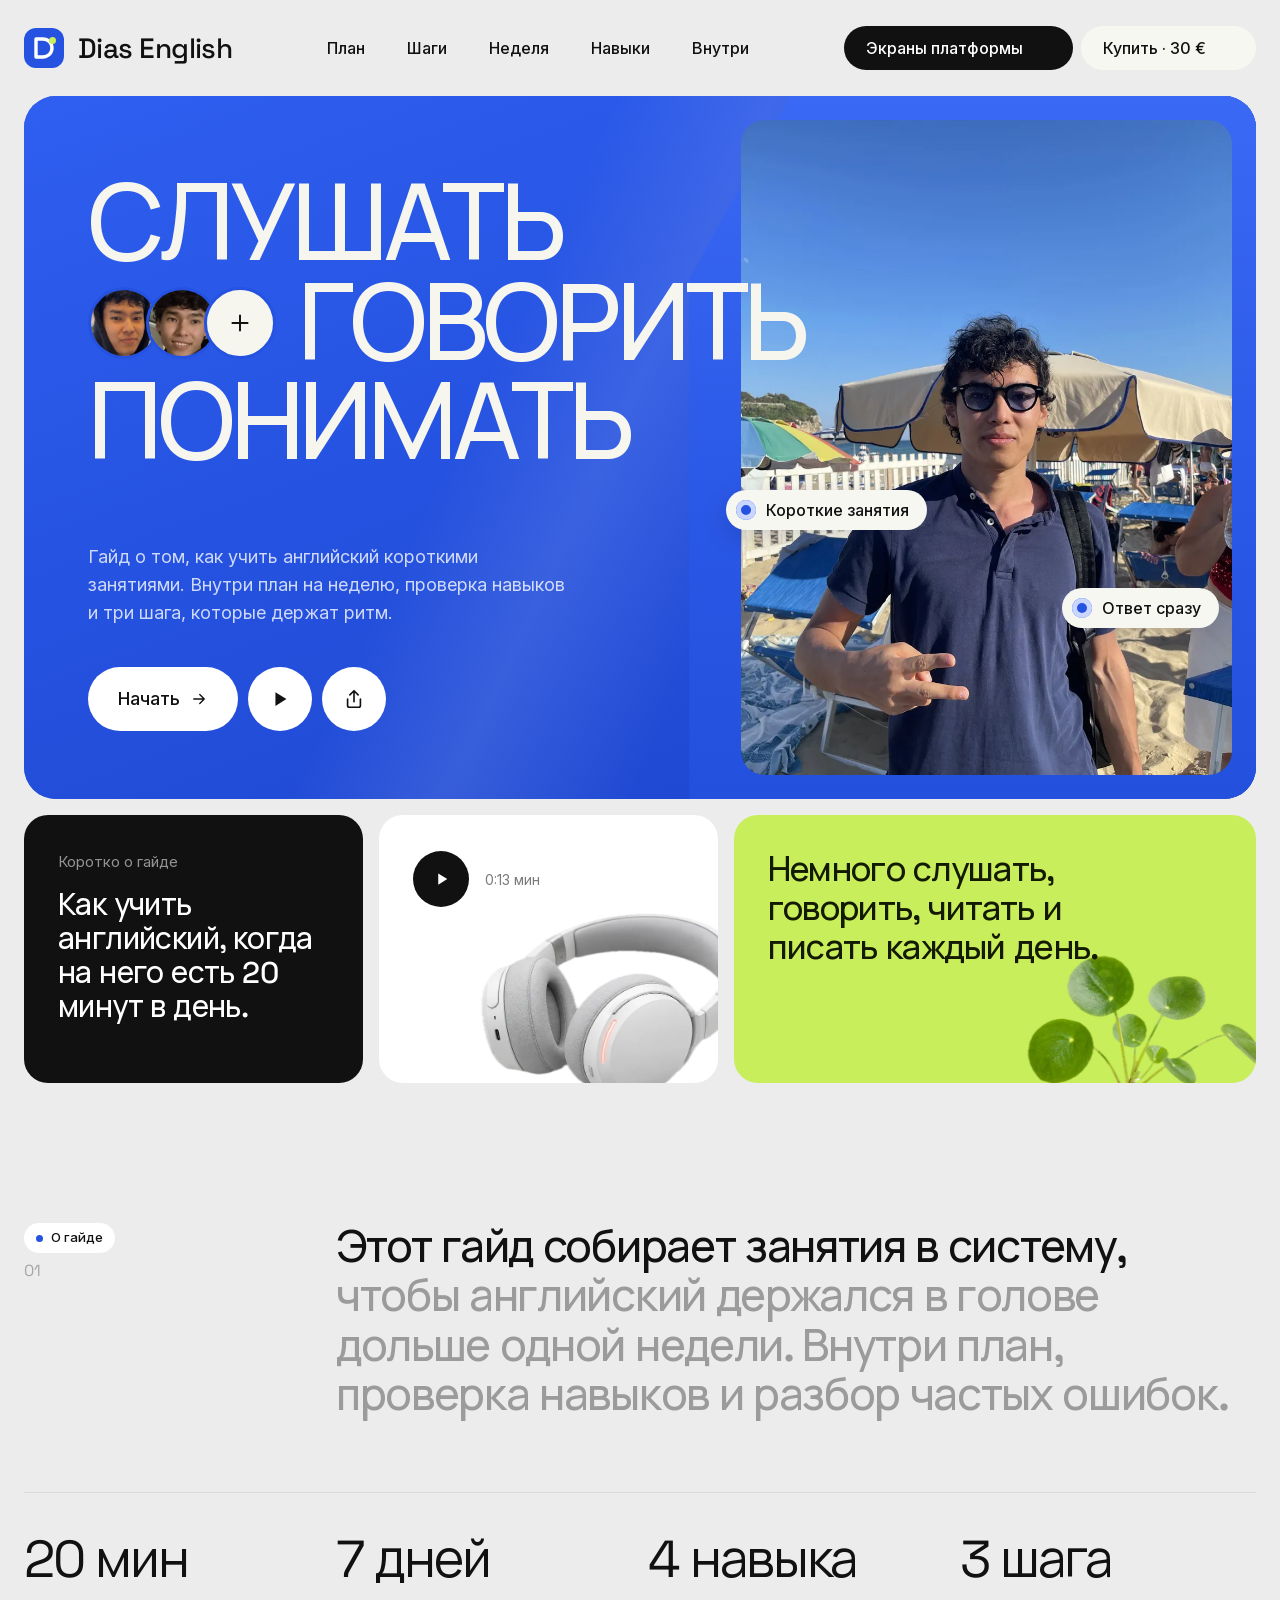
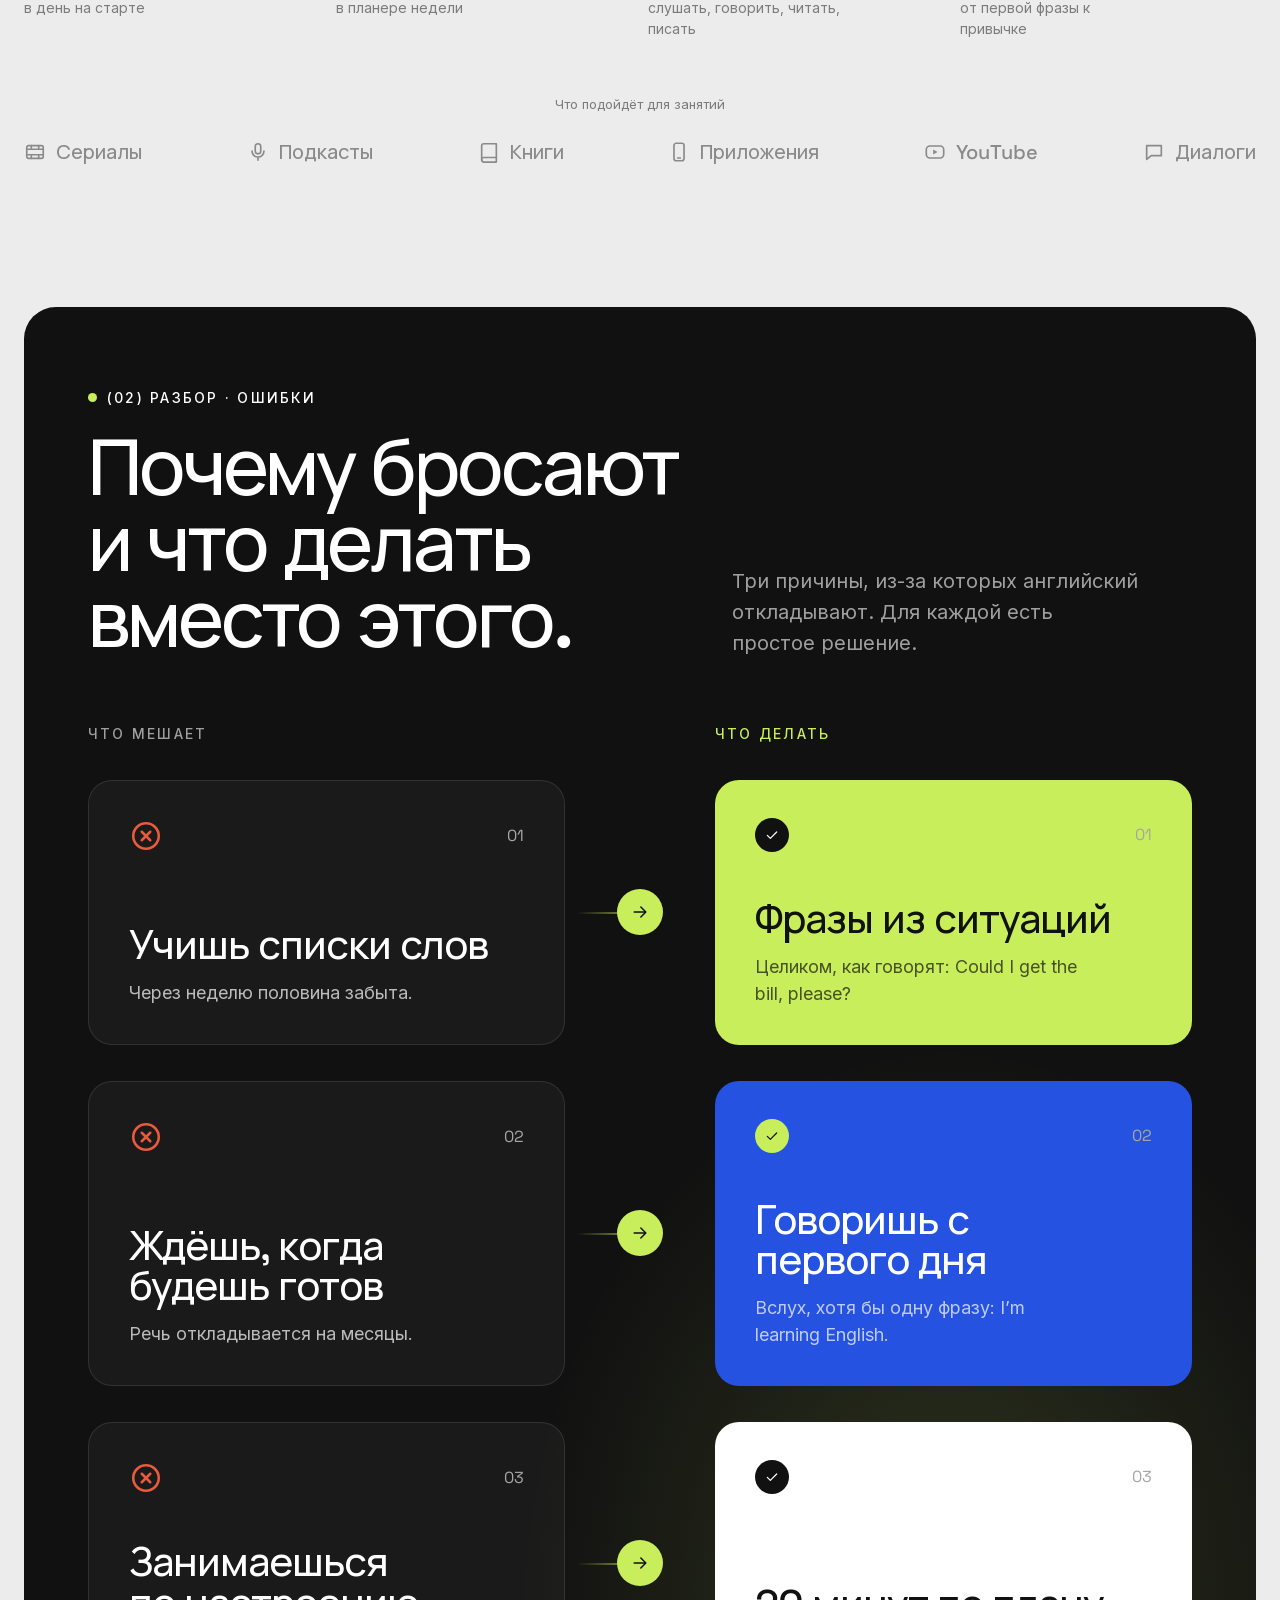
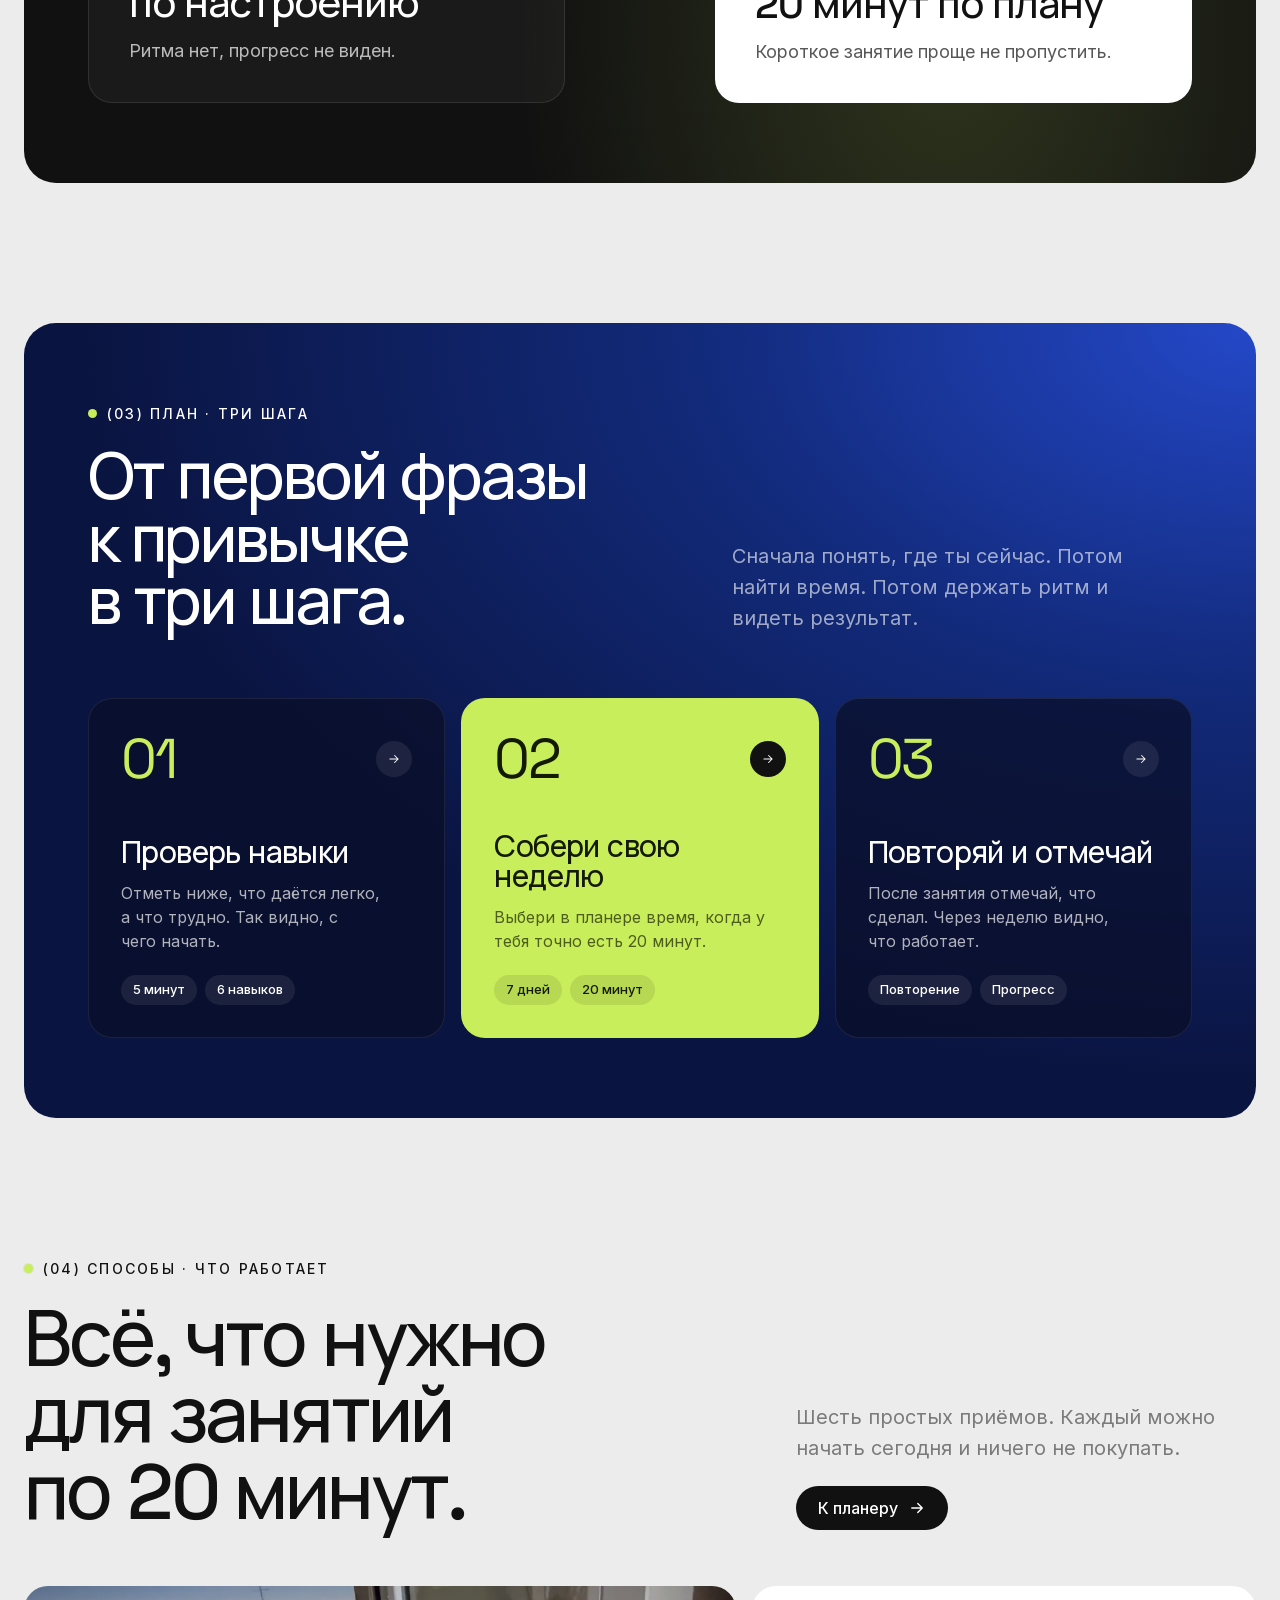
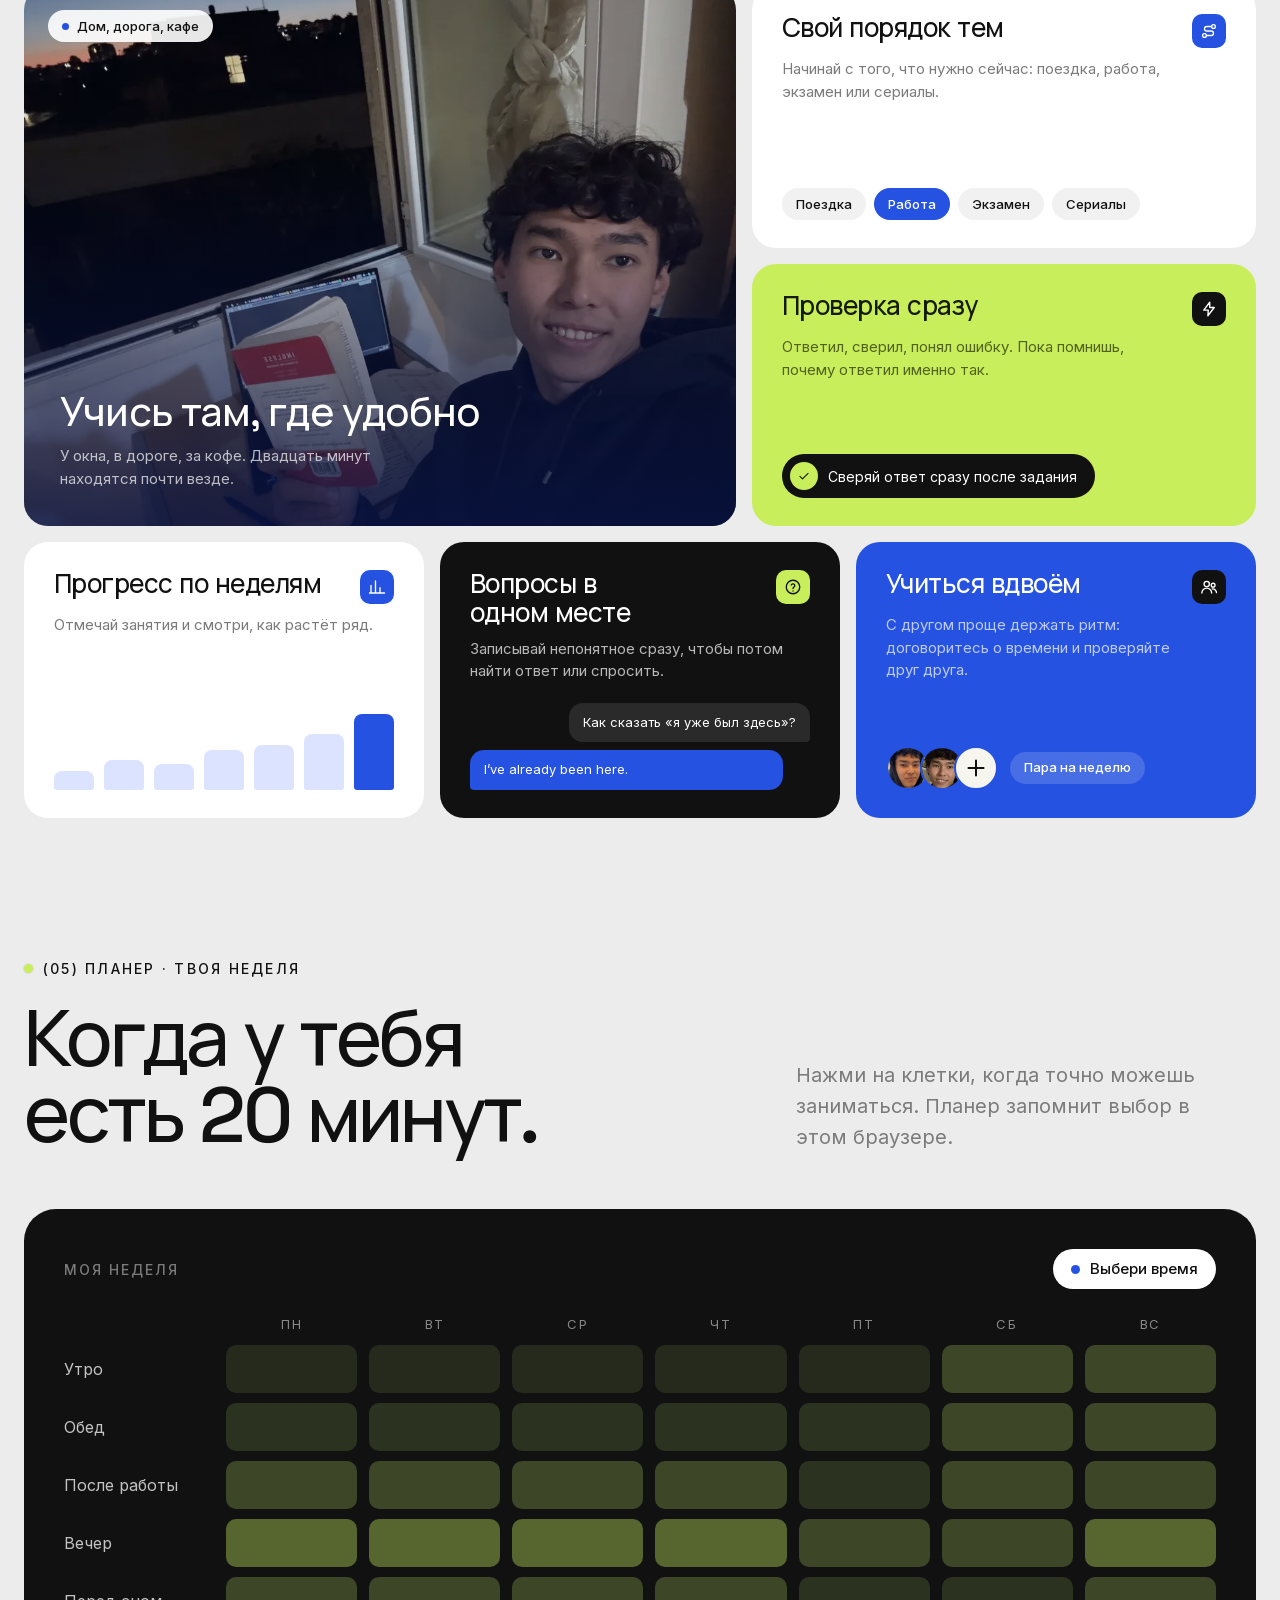
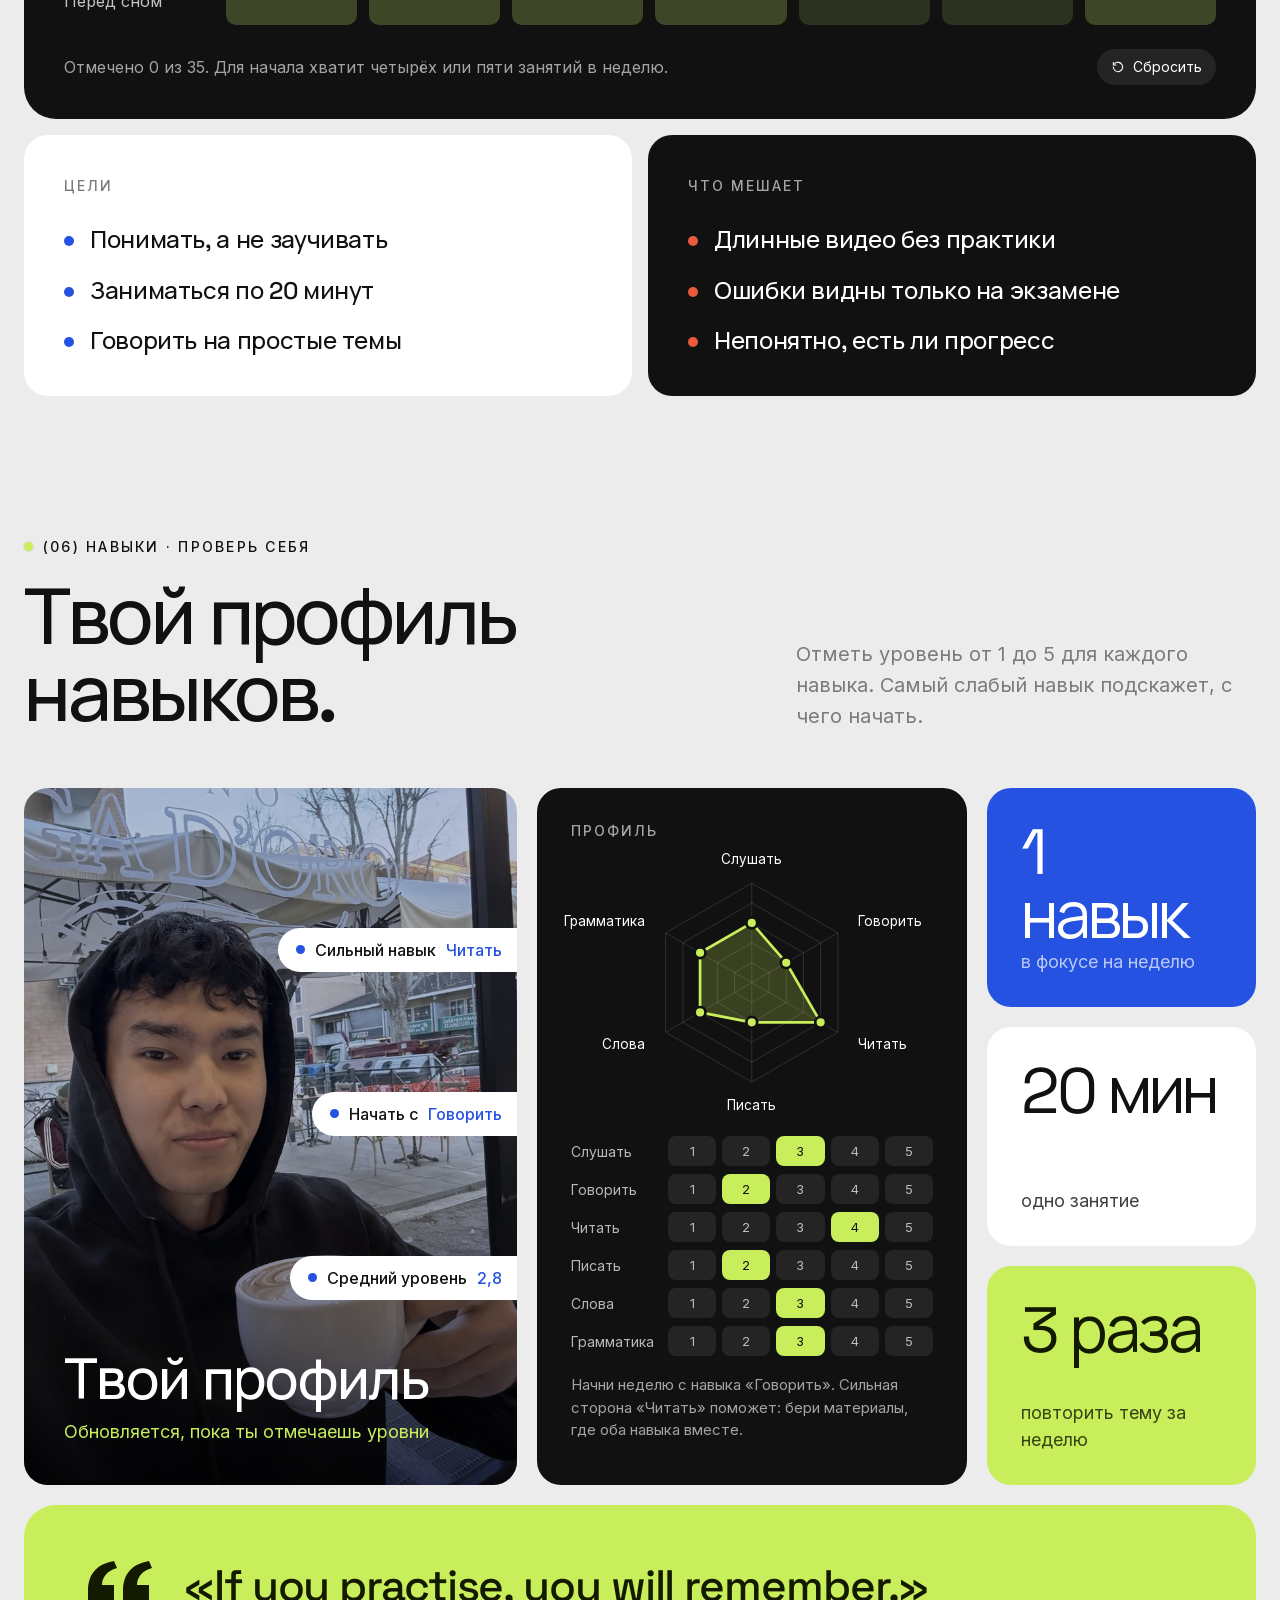
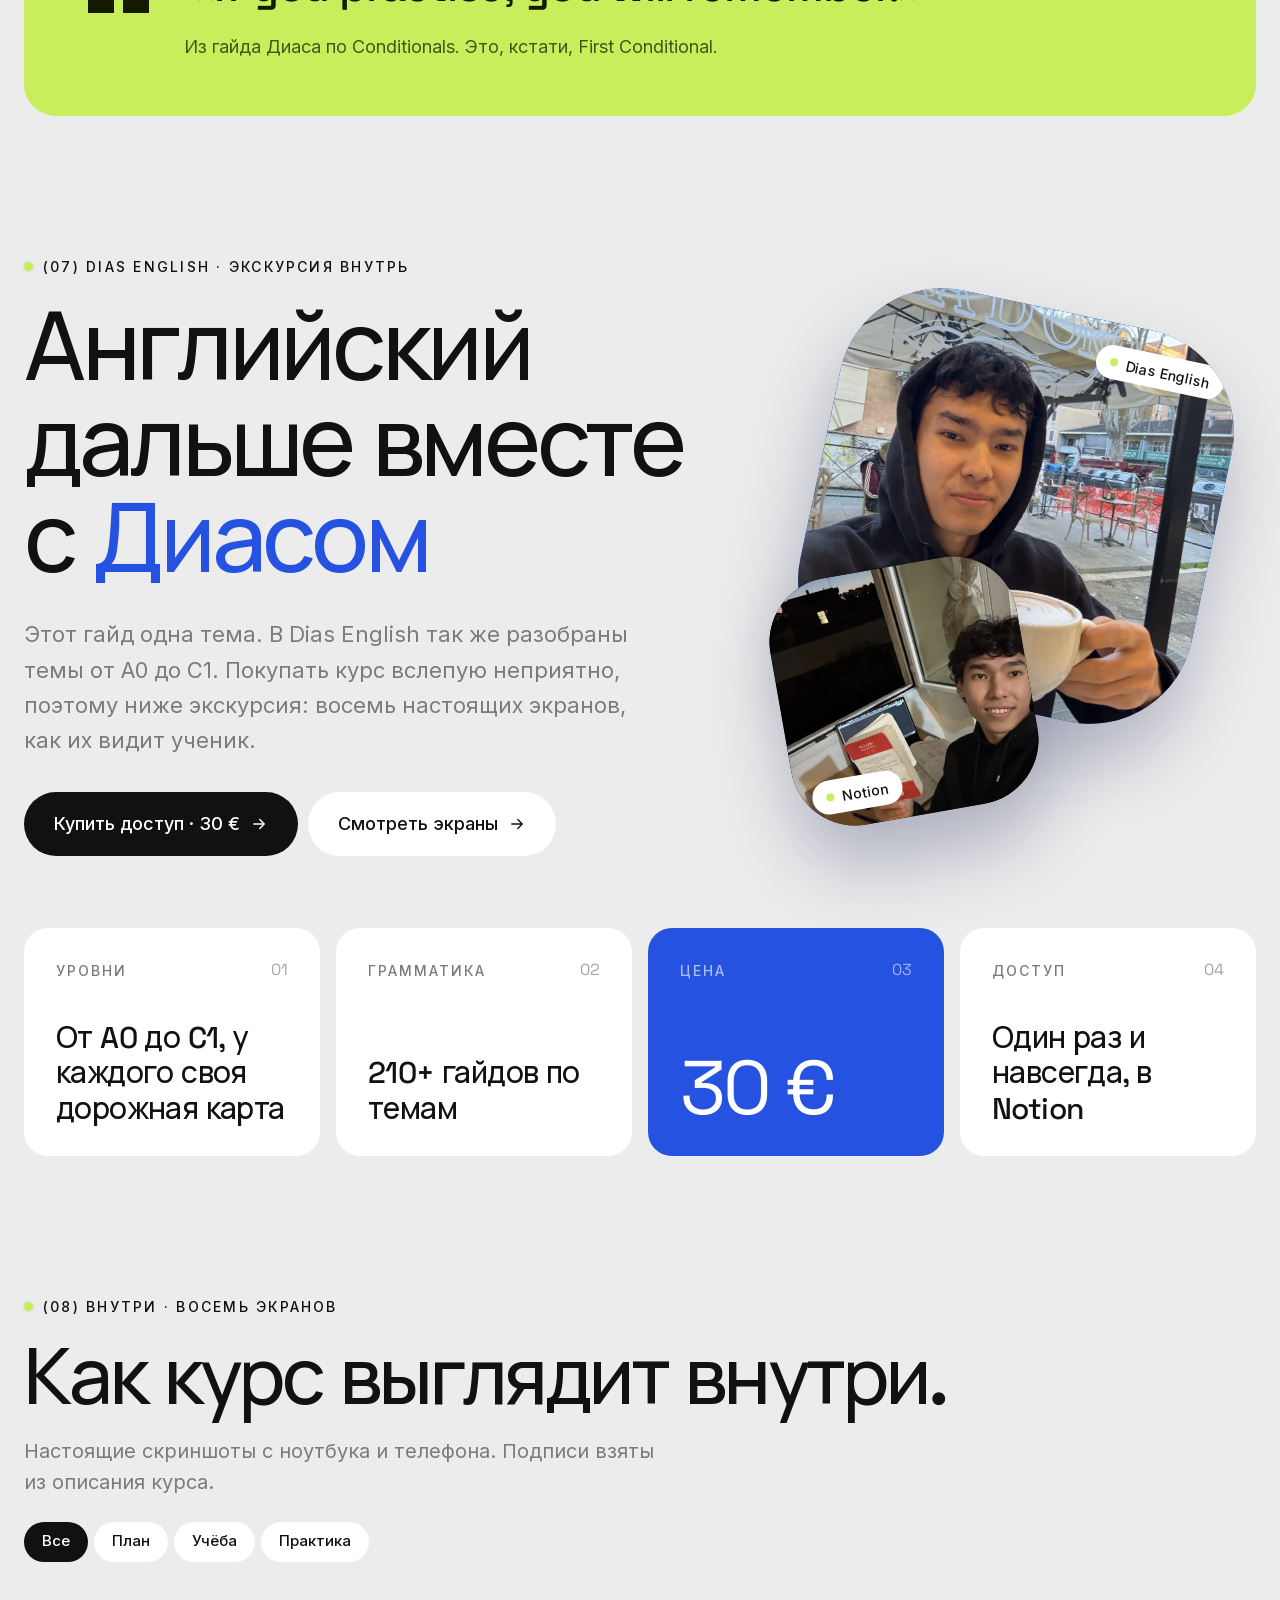
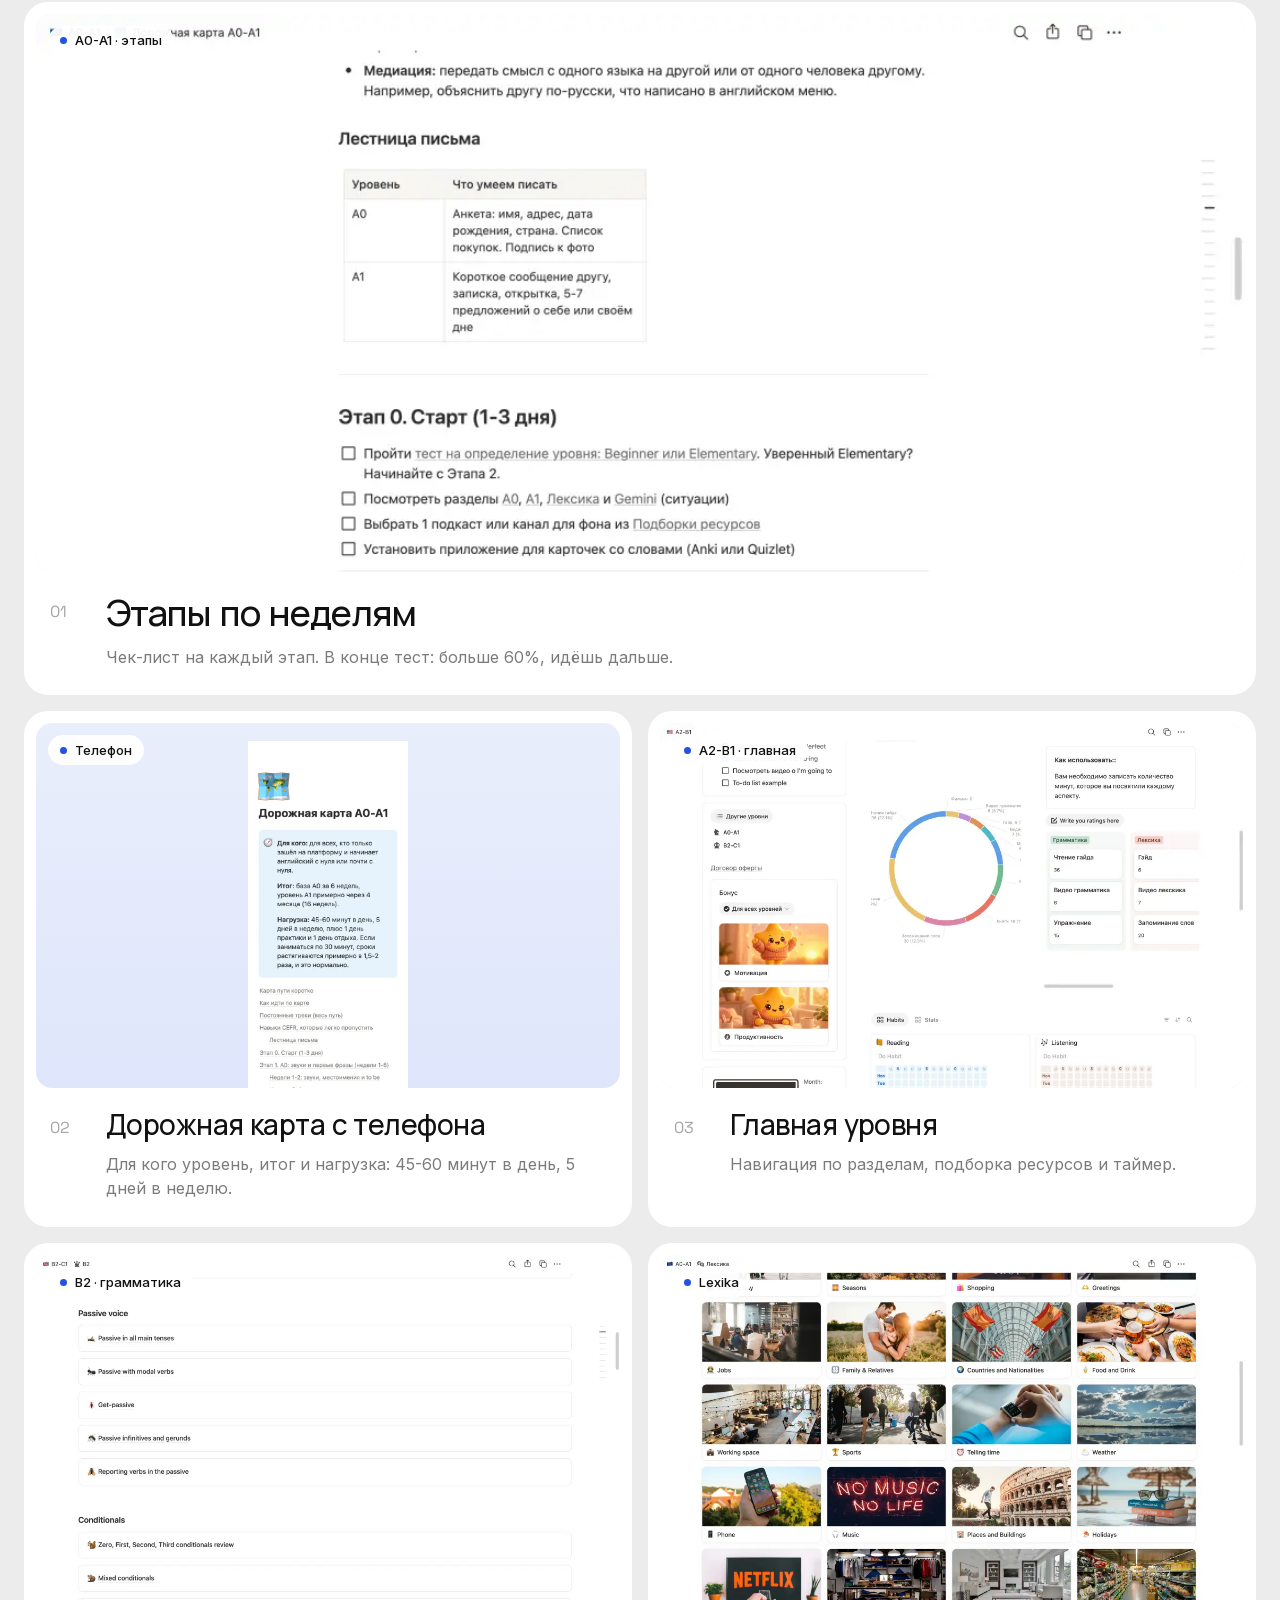
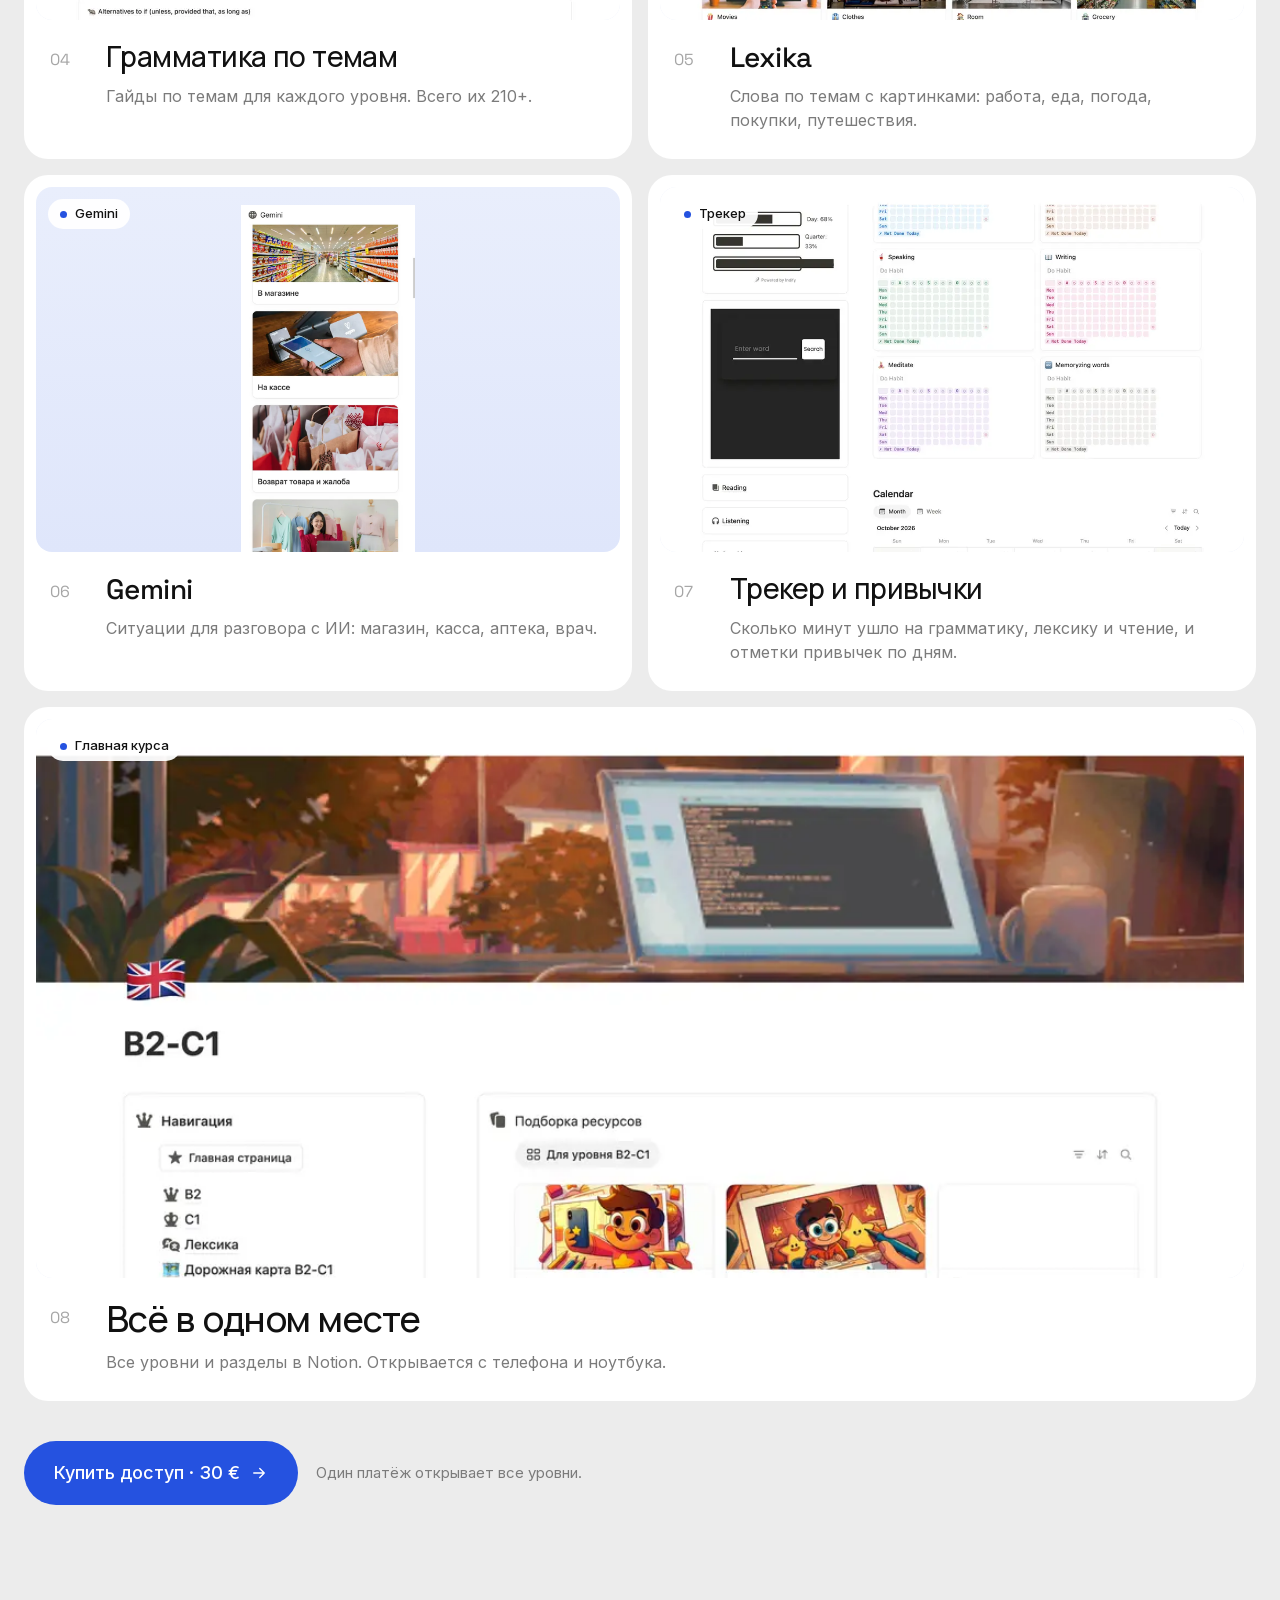
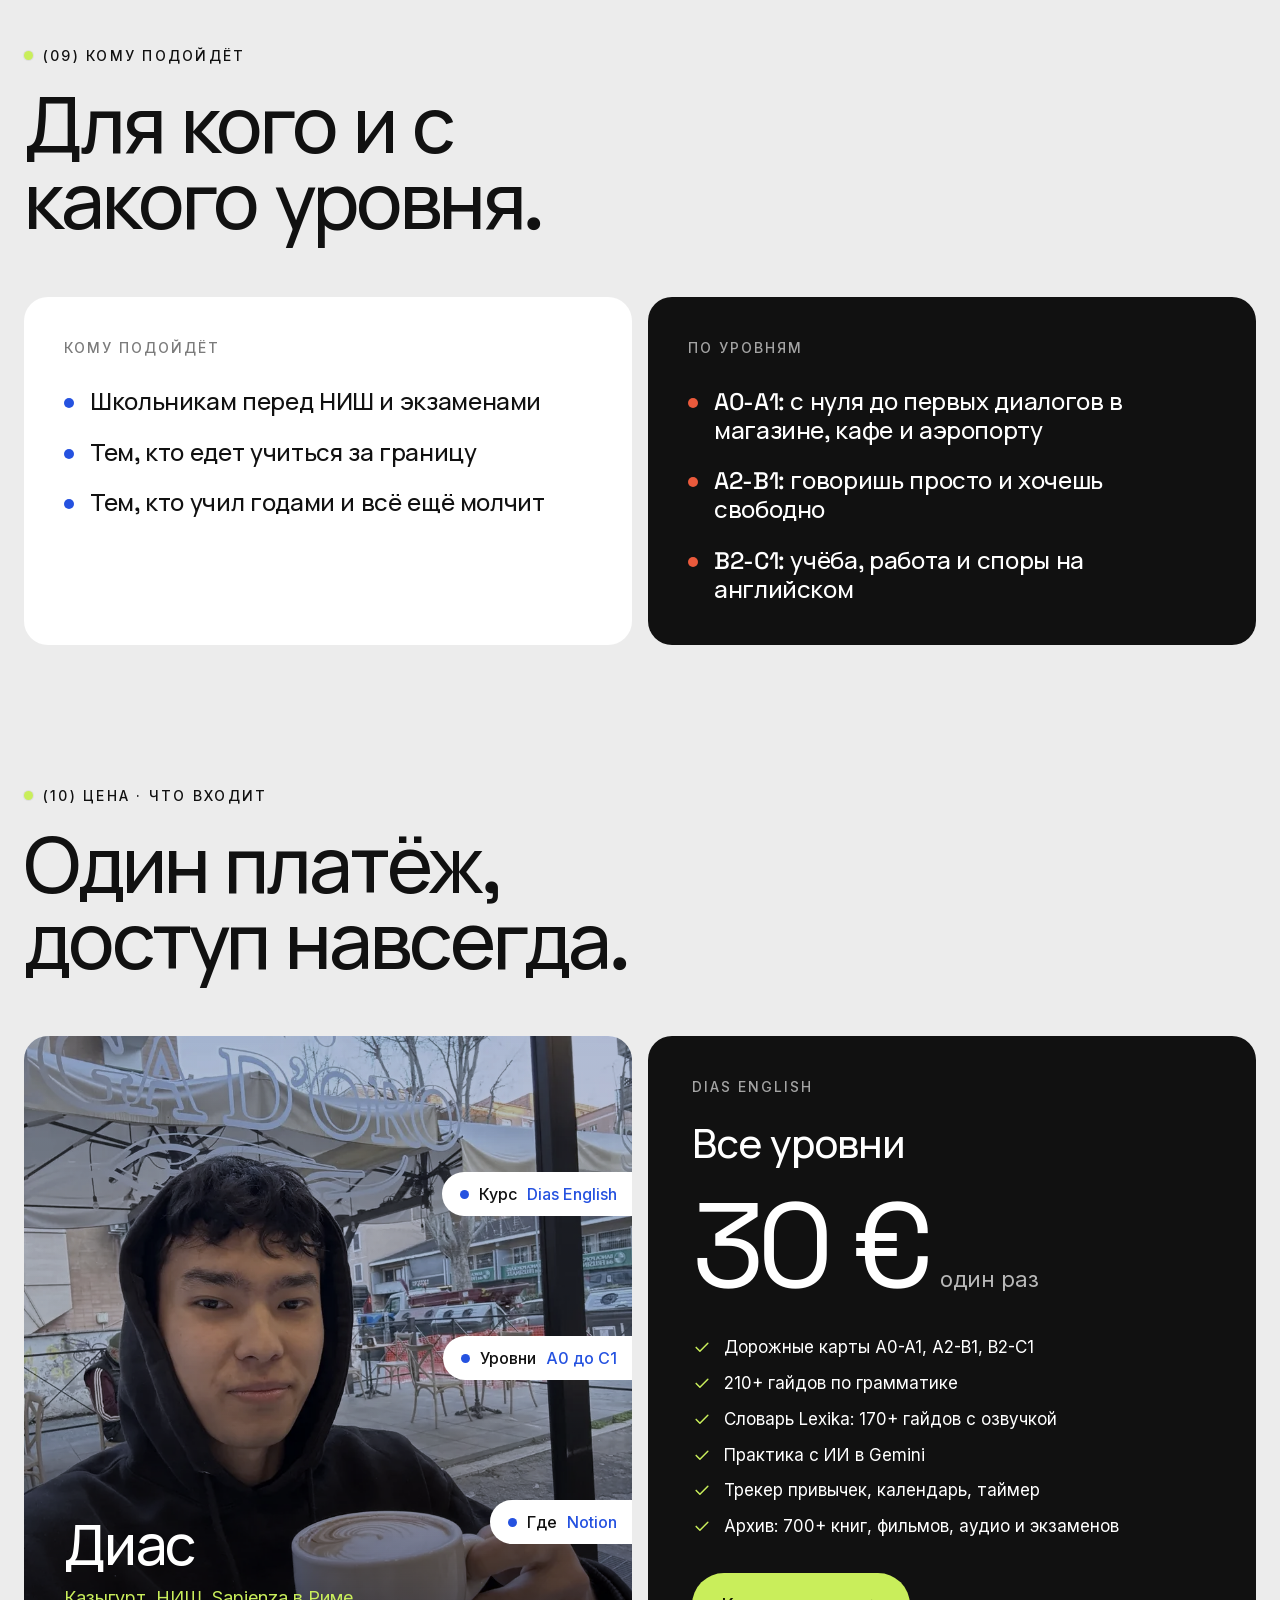
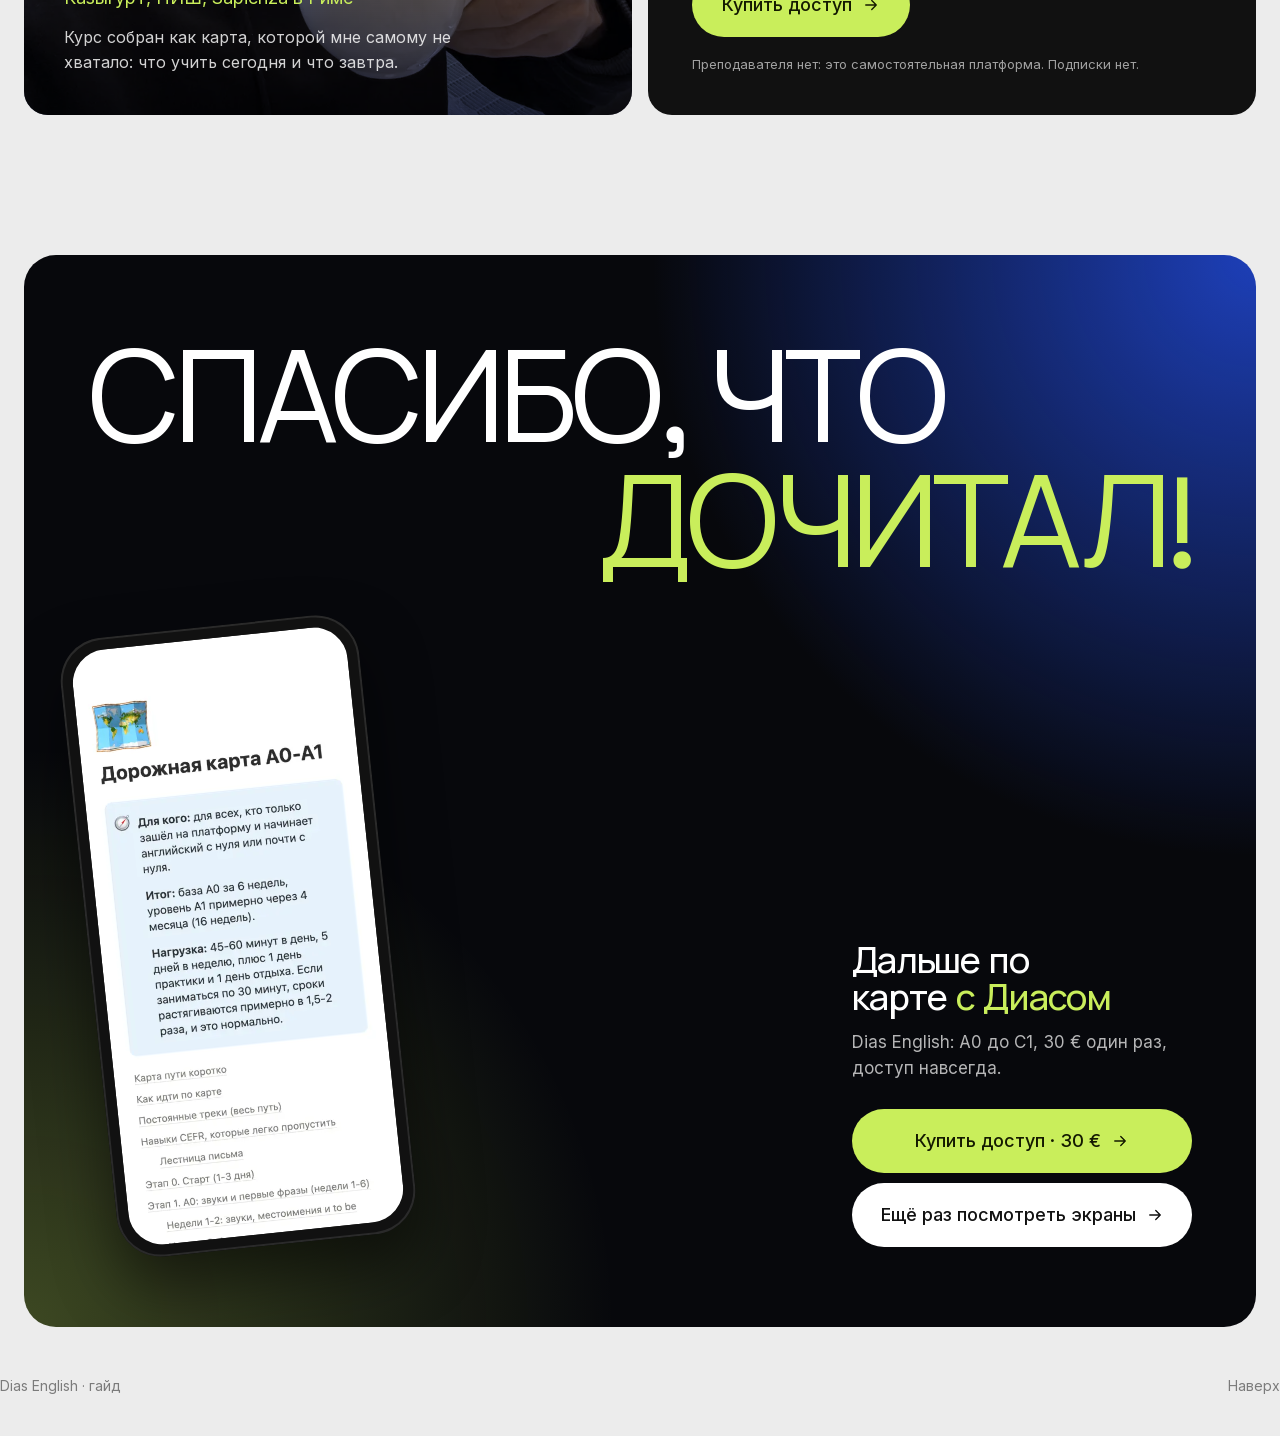
==== commit 40b72ee3: "Сайт 05: люди целыми фото в рамке, без вырезки" ====
--- a/en/index.html
+++ b/en/index.html
@@ -13,7 +13,7 @@
 <link rel="preload" href="../assets/fonts/spacegrotesk-latin.woff2" as="font" type="font/woff2" crossorigin>
 <link rel="preload" href="../assets/fonts/manrope-cyrillic.woff2" as="font" type="font/woff2" crossorigin>
 <link rel="stylesheet" href="../assets/style.css">
-<script>window.SITE = {"meta":{"lang":"ru","title":"Английский по 20 минут в день: план, планер недели и проверка навыков","titleLesson":"Английский по 20 минут в день: гайд","description":"Гайд о том, как учить английский короткими занятиями: три шага, планер недели и профиль навыков."},"theme":{},"links":{"buy":"https://app.lava.top/products/2c950aa0-d8be-4317-8f39-0f9b4016f5da"},"brand":{"name":"Dias English","href":"#top"},"nav":{"links":[{"text":"План","href":"#plan"},{"text":"Шаги","href":"#steps"},{"text":"Неделя","href":"#week"},{"text":"Навыки","href":"#skills"},{"text":"Внутри","href":"#tour","ad":true}],"cta":[{"text":"Экраны платформы","href":"#tour","style":"dark","ad":true},{"text":"Купить · 30 €","href":"@buy","style":"light","ad":true},{"text":"Планер","href":"#week","style":"dark","lesson":true},{"text":"Навыки","href":"#skills","style":"light","lesson":true}]},"video":{"src":"media/en-desktop.mp4","poster":"media/en-desktop.webp","label":"Как выглядит дорожная карта"},"blocks":[{"type":"hero","lines":["Слушать",{"avatars":true,"text":"Говорить"},"Понимать"],"avatars":[{"src":"media/av-dias.webp","alt":"Диас"},{"src":"media/av-dias2.webp","alt":"Диас"}],"text":"Гайд о том, как учить английский короткими занятиями. Внутри план на неделю, проверка навыков и три шага, которые держат ритм.","button":{"text":"Начать","href":"#plan"},"image":{"src":"media/hero-dias.webp","alt":"Диас, автор курса Dias English","w":800,"h":869},"chips":[{"text":"Короткие занятия","pos":"left:57%;top:56%","cls":"c1"},{"text":"Ответ сразу","pos":"right:3%;top:70%","cls":"c2"}]},{"type":"bento3","dark":{"label":"Коротко о гайде","title":"Как учить английский, когда на него есть 20 минут в день."},"white":{"time":"0:13 мин","image":{"src":"media/headphones.webp","alt":"Белые наушники","w":640,"h":459}},"lime":{"title":"Немного слушать, говорить, читать и писать каждый день.","image":{"src":"media/plant.webp","alt":"Росток с круглыми листьями","w":560,"h":371}}},{"type":"about","id":"plan","label":"О гайде","num":"01","dark":"Этот гайд собирает занятия в систему,","gray":"чтобы английский держался в голове дольше одной недели. Внутри план, проверка навыков и разбор частых ошибок.","stats":[{"value":"20 мин","text":"в день на старте"},{"value":"7 дней","text":"в планере недели"},{"value":"4 навыка","text":"слушать, говорить, читать, писать"},{"value":"3 шага","text":"от первой фразы к привычке"}],"stripTitle":"Что подойдёт для занятий","strip":[{"icon":"film","text":"Сериалы"},{"icon":"mic","text":"Подкасты"},{"icon":"book","text":"Книги"},{"icon":"phone","text":"Приложения"},{"icon":"youtube","text":"YouTube"},{"icon":"chat","text":"Диалоги"}]},{"type":"problemSolution","meta":"(02) Разбор · ошибки","title":"Почему бросают и что делать вместо этого.","text":"Три причины, из-за которых английский откладывают. Для каждой есть простое решение.","problemsTitle":"Что мешает","solutionsTitle":"Что делать","rows":[{"problem":["Учишь списки слов","Через неделю половина забыта."],"solution":["Фразы из ситуаций","Целиком, как говорят: Could I get the bill, please?"],"color":"lime"},{"problem":["Ждёшь, когда будешь готов","Речь откладывается на месяцы."],"solution":["Говоришь с первого дня","Вслух, хотя бы одну фразу: I’m learning English."],"color":"blue"},{"problem":["Занимаешься по настроению","Ритма нет, прогресс не виден."],"solution":["20 минут по плану","Короткое занятие проще не пропустить."],"color":"white"}]},{"type":"steps","id":"steps","meta":"(03) План · три шага","title":"От первой фразы к привычке в три шага.","text":"Сначала понять, где ты сейчас. Потом найти время. Потом держать ритм и видеть результат.","items":[{"title":"Проверь навыки","text":"Отметь ниже, что даётся легко, а что трудно. Так видно, с чего начать.","tags":["5 минут","6 навыков"],"href":"#skills"},{"title":"Собери свою неделю","text":"Выбери в планере время, когда у тебя точно есть 20 минут.","tags":["7 дней","20 минут"],"href":"#week","accent":true},{"title":"Повторяй и отмечай","text":"После занятия отмечай, что сделал. Через неделю видно, что работает.","tags":["Повторение","Прогресс"],"href":"#week"}]},{"type":"features","meta":"(04) Способы · что работает","title":"Всё, что нужно для занятий по 20 минут.","text":"Шесть простых приёмов. Каждый можно начать сегодня и ничего не покупать.","button":{"text":"К планеру","href":"#week"},"photo":{"title":"Учись там, где удобно","text":"У окна, в дороге, за кофе. Двадцать минут находятся почти везде.","chip":"Дом, дорога, кафе","image":{"src":"media/dias-window.webp","alt":"Диас с книгой у окна","w":1200,"h":900}},"paths":{"title":"Свой порядок тем","text":"Начинай с того, что нужно сейчас: поездка, работа, экзамен или сериалы.","chips":["Поездка","Работа","Экзамен","Сериалы"],"on":1},"feedback":{"title":"Проверка сразу","text":"Ответил, сверил, понял ошибку. Пока помнишь, почему ответил именно так.","note":"Сверяй ответ сразу после задания"},"progress":{"title":"Прогресс по неделям","text":"Отмечай занятия и смотри, как растёт ряд.","bars":[22,34,30,46,52,64,88]},"tutor":{"title":"Вопросы в одном месте","text":"Записывай непонятное сразу, чтобы потом найти ответ или спросить.","q":"Как сказать «я уже был здесь»?","a":"I’ve already been here."},"rooms":{"title":"Учиться вдвоём","text":"С другом проще держать ритм: договоритесь о времени и проверяйте друг друга.","tag":"Пара на неделю","avatars":["media/av-dias.webp","media/av-dias2.webp"]}},{"type":"heatmap","id":"week","meta":"(05) Планер · твоя неделя","title":"Когда у тебя есть 20 минут.","text":"Нажми на клетки, когда точно можешь заниматься. Планер запомнит выбор в этом браузере.","cardTitle":"Моя неделя","storageKey":"kw05-en-week","days":["Пн","Вт","Ср","Чт","Пт","Сб","Вс"],"rows":["Утро","Обед","После работы","Вечер","Перед сном"],"hint":"Для начала хватит четырёх или пяти занятий в неделю.","shade":[[0,0,0,0,0,2,2],[1,1,1,1,1,2,2],[2,2,2,2,1,2,2],[3,3,3,3,2,2,3],[2,2,2,2,1,1,2]],"lists":[{"title":"Цели","style":"white","items":["Понимать, а не заучивать","Заниматься по 20 минут","Говорить на простые темы"]},{"title":"Что мешает","style":"dark","items":["Длинные видео без практики","Ошибки видны только на экзамене","Непонятно, есть ли прогресс"]}]},{"type":"persona","id":"skills","meta":"(06) Навыки · проверь себя","title":"Твой профиль навыков.","text":"Отметь уровень от 1 до 5 для каждого навыка. Самый слабый навык подскажет, с чего начать.","storageKey":"kw05-en-skills","image":{"src":"media/dias-coffee.webp","alt":"Диас с чашкой кофе","w":900,"h":1065},"name":"Твой профиль","sub":"Обновляется, пока ты отмечаешь уровни","cardTitle":"Профиль","skills":[{"name":"Слушать","v":3},{"name":"Говорить","v":2},{"name":"Читать","v":4},{"name":"Писать","v":2},{"name":"Слова","v":3},{"name":"Грамматика","v":3}],"stats":[{"value":"1 навык","text":"в фокусе на неделю","style":"blue"},{"value":"20 мин","text":"одно занятие","style":"white"},{"value":"3 раза","text":"повторить тему за неделю","style":"lime"}]},{"type":"quote","text":"«If you practise, you will remember.»","cite":"Из гайда Диаса по Conditionals. Это, кстати, First Conditional."},{"type":"overview","ad":true,"id":"platform","meta":"(07) Dias English · экскурсия внутрь","titleA":"Английский дальше вместе с ","titleB":"Диасом","text":"Этот гайд одна тема. В Dias English так же разобраны темы от A0 до C1. Покупать курс вслепую неприятно, поэтому ниже экскурсия: восемь настоящих экранов, как их видит ученик.","buttons":[{"text":"Купить доступ · 30 €","href":"@buy","style":"dark"},{"text":"Смотреть экраны","href":"#tour","style":"light"}],"tiles":[{"src":"media/dias-coffee.webp","alt":"Диас","label":"Dias English"},{"src":"media/dias-window.webp","alt":"Диас у окна","label":"Notion"}],"cards":[{"cap":"Уровни","num":"01","value":"От A0 до C1, у каждого своя дорожная карта"},{"cap":"Грамматика","num":"02","value":"210+ гайдов по темам"},{"cap":"Цена","num":"03","value":"30 €","big":true,"style":"blue"},{"cap":"Доступ","num":"04","value":"Один раз и навсегда, в Notion"}]},{"type":"tour","ad":true,"id":"tour","meta":"(08) Внутри · восемь экранов","title":"Как курс выглядит внутри.","text":"Настоящие скриншоты с ноутбука и телефона. Подписи взяты из описания курса.","tabs":[{"key":"all","text":"Все"},{"key":"plan","text":"План"},{"key":"learn","text":"Учёба"},{"key":"practice","text":"Практика"}],"items":[{"tag":"plan","chip":"A0-A1 · этапы","img":"media/en-n-a0-roadmap.webp","w":1100,"h":688,"title":"Этапы по неделям","text":"Чек-лист на каждый этап. В конце тест: больше 60%, идёшь дальше.","wide":true},{"tag":"plan","chip":"Телефон","img":"media/en-m-roadmap.webp","w":500,"h":1083,"phone":true,"title":"Дорожная карта с телефона","text":"Для кого уровень, итог и нагрузка: 45-60 минут в день, 5 дней в неделю."},{"tag":"plan","chip":"A2-B1 · главная","img":"media/en-n-a2-hub.webp","w":1100,"h":688,"title":"Главная уровня","text":"Навигация по разделам, подборка ресурсов и таймер."},{"tag":"learn","chip":"B2 · грамматика","img":"media/en-n-b2-grammar.webp","w":1100,"h":688,"title":"Грамматика по темам","text":"Гайды по темам для каждого уровня. Всего их 210+."},{"tag":"learn","chip":"Lexika","img":"media/en-n-a0-lexika.webp","w":1100,"h":688,"title":"Lexika","text":"Слова по темам с картинками: работа, еда, погода, покупки, путешествия."},{"tag":"practice","chip":"Gemini","img":"media/en-m-gemini.webp","w":600,"h":1200,"phone":true,"title":"Gemini","text":"Ситуации для разговора с ИИ: магазин, касса, аптека, врач."},{"tag":"practice","chip":"Трекер","img":"media/en-habits.webp","w":1100,"h":687,"title":"Трекер и привычки","text":"Сколько минут ушло на грамматику, лексику и чтение, и отметки привычек по дням."},{"tag":"plan","chip":"Главная курса","img":"media/en-home.webp","w":1100,"h":687,"title":"Всё в одном месте","text":"Все уровни и разделы в Notion. Открывается с телефона и ноутбука.","wide":true}],"button":{"text":"Купить доступ · 30 €","href":"@buy","style":"blue"},"note":"Один платёж открывает все уровни."},{"type":"who","ad":true,"meta":"(09) Кому подойдёт","title":"Для кого и с какого уровня.","lists":[{"title":"Кому подойдёт","style":"white","items":["Школьникам перед НИШ и экзаменами","Тем, кто едет учиться за границу","Тем, кто учил годами и всё ещё молчит"]},{"title":"По уровням","style":"dark","items":["A0-A1: с нуля до первых диалогов в магазине, кафе и аэропорту","A2-B1: говоришь просто и хочешь свободно","B2-C1: учёба, работа и споры на английском"]}]},{"type":"offer","ad":true,"id":"price","meta":"(10) Цена · что входит","title":"Один платёж, доступ навсегда.","person":{"image":{"src":"media/dias-coffee.webp","alt":"Диас","w":900,"h":1065},"name":"Диас","sub":"Казыгурт, НИШ, Sapienza в Риме","text":"Курс собран как карта, которой мне самому не хватало: что учить сегодня и что завтра.","pills":[["Курс","Dias English"],["Уровни","A0 до C1"],["Где","Notion"]]},"price":{"style":"dark","cap":"Dias English","name":"Все уровни","amount":"30 €","note":"один раз","list":["Дорожные карты A0-A1, A2-B1, B2-C1","210+ гайдов по грамматике","Словарь Lexika: 170+ гайдов с озвучкой","Практика с ИИ в Gemini","Трекер привычек, календарь, таймер","Архив: 700+ книг, фильмов, аудио и экзаменов"],"buttons":[{"text":"Купить доступ","href":"@buy","style":"lime"}],"src":"Преподавателя нет: это самостоятельная платформа. Подписки нет."}},{"type":"final","ad":true,"lines":["Спасибо, что","дочитал!"],"phone":{"src":"media/en-m-roadmap.webp","alt":"Дорожная карта курса на телефоне","w":500,"h":1083},"title":"Дальше по карте","titleEm":"с Диасом","text":"Dias English: A0 до C1, 30 € один раз, доступ навсегда.","buttons":[{"text":"Купить доступ · 30 €","href":"@buy","style":"lime"},{"text":"Ещё раз посмотреть экраны","href":"#tour","style":"light"}]},{"type":"final","lesson":true,"lines":["Спасибо, что","дочитал!"],"phone":{"src":"media/en-m-roadmap.webp","alt":"Дорожная карта на телефоне","w":500,"h":1083},"title":"Вернись через","titleEm":"неделю","text":"Сохрани ссылку. Через семь дней открой планер и посмотри, сколько занятий получилось.","buttons":[{"text":"К планеру","href":"#week","style":"lime"},{"text":"Поделиться","href":"#share","style":"light","icon":"share"}]}],"footer":{"left":"Dias English · гайд","right":[{"text":"Наверх","href":"#top"}]}};</script>
+<script>window.SITE = {"meta":{"lang":"ru","title":"Английский по 20 минут в день: план, планер недели и проверка навыков","description":"Гайд о том, как учить английский короткими занятиями: три шага, планер недели и профиль навыков."},"theme":{},"links":{"buy":"https://app.lava.top/products/2c950aa0-d8be-4317-8f39-0f9b4016f5da"},"brand":{"name":"Dias English","href":"#top"},"nav":{"links":[{"text":"План","href":"#plan"},{"text":"Шаги","href":"#steps"},{"text":"Неделя","href":"#week"},{"text":"Навыки","href":"#skills"},{"text":"Внутри","href":"#tour","ad":true}],"cta":[{"text":"Экраны платформы","href":"#tour","style":"dark","ad":true},{"text":"Купить · 30 €","href":"@buy","style":"light","ad":true}]},"video":{"src":"media/en-desktop.mp4","poster":"media/en-desktop.webp","label":"Как выглядит дорожная карта"},"blocks":[{"type":"hero","lines":["Слушать",{"avatars":true,"text":"Говорить"},"Понимать"],"avatars":[{"src":"media/av-dias.webp","alt":"Диас"},{"src":"media/av-dias2.webp","alt":"Диас"}],"text":"Гайд о том, как учить английский короткими занятиями. Внутри план на неделю, проверка навыков и три шага, которые держат ритм.","button":{"text":"Начать","href":"#plan"},"image":{"src":"media/hero-dias.webp","alt":"Диас, автор курса Dias English","w":900,"h":1200},"chips":[{"text":"Короткие занятия","pos":"left:57%;top:56%","cls":"c1"},{"text":"Ответ сразу","pos":"right:3%;top:70%","cls":"c2"}]},{"type":"bento3","dark":{"label":"Коротко о гайде","title":"Как учить английский, когда на него есть 20 минут в день."},"white":{"time":"0:13 мин","image":{"src":"media/headphones.webp","alt":"Белые наушники","w":640,"h":459}},"lime":{"title":"Немного слушать, говорить, читать и писать каждый день.","image":{"src":"media/plant.webp","alt":"Росток с круглыми листьями","w":560,"h":371}}},{"type":"about","id":"plan","label":"О гайде","num":"01","dark":"Этот гайд собирает занятия в систему,","gray":"чтобы английский держался в голове дольше одной недели. Внутри план, проверка навыков и разбор частых ошибок.","stats":[{"value":"20 мин","text":"в день на старте"},{"value":"7 дней","text":"в планере недели"},{"value":"4 навыка","text":"слушать, говорить, читать, писать"},{"value":"3 шага","text":"от первой фразы к привычке"}],"stripTitle":"Что подойдёт для занятий","strip":[{"icon":"film","text":"Сериалы"},{"icon":"mic","text":"Подкасты"},{"icon":"book","text":"Книги"},{"icon":"phone","text":"Приложения"},{"icon":"youtube","text":"YouTube"},{"icon":"chat","text":"Диалоги"}]},{"type":"problemSolution","meta":"(02) Разбор · ошибки","title":"Почему бросают и что делать вместо этого.","text":"Три причины, из-за которых английский откладывают. Для каждой есть простое решение.","problemsTitle":"Что мешает","solutionsTitle":"Что делать","rows":[{"problem":["Учишь списки слов","Через неделю половина забыта."],"solution":["Фразы из ситуаций","Целиком, как говорят: Could I get the bill, please?"],"color":"lime"},{"problem":["Ждёшь, когда будешь готов","Речь откладывается на месяцы."],"solution":["Говоришь с первого дня","Вслух, хотя бы одну фразу: I’m learning English."],"color":"blue"},{"problem":["Занимаешься по настроению","Ритма нет, прогресс не виден."],"solution":["20 минут по плану","Короткое занятие проще не пропустить."],"color":"white"}]},{"type":"steps","id":"steps","meta":"(03) План · три шага","title":"От первой фразы к привычке в три шага.","text":"Сначала понять, где ты сейчас. Потом найти время. Потом держать ритм и видеть результат.","items":[{"title":"Проверь навыки","text":"Отметь ниже, что даётся легко, а что трудно. Так видно, с чего начать.","tags":["5 минут","6 навыков"],"href":"#skills"},{"title":"Собери свою неделю","text":"Выбери в планере время, когда у тебя точно есть 20 минут.","tags":["7 дней","20 минут"],"href":"#week","accent":true},{"title":"Повторяй и отмечай","text":"После занятия отмечай, что сделал. Через неделю видно, что работает.","tags":["Повторение","Прогресс"],"href":"#week"}]},{"type":"features","meta":"(04) Способы · что работает","title":"Всё, что нужно для занятий по 20 минут.","text":"Шесть простых приёмов. Каждый можно начать сегодня и ничего не покупать.","button":{"text":"К планеру","href":"#week"},"photo":{"title":"Учись там, где удобно","text":"У окна, в дороге, за кофе. Двадцать минут находятся почти везде.","chip":"Дом, дорога, кафе","image":{"src":"media/dias-window.webp","alt":"Диас с книгой у окна","w":1200,"h":900}},"paths":{"title":"Свой порядок тем","text":"Начинай с того, что нужно сейчас: поездка, работа, экзамен или сериалы.","chips":["Поездка","Работа","Экзамен","Сериалы"],"on":1},"feedback":{"title":"Проверка сразу","text":"Ответил, сверил, понял ошибку. Пока помнишь, почему ответил именно так.","note":"Сверяй ответ сразу после задания"},"progress":{"title":"Прогресс по неделям","text":"Отмечай занятия и смотри, как растёт ряд.","bars":[22,34,30,46,52,64,88]},"tutor":{"title":"Вопросы в одном месте","text":"Записывай непонятное сразу, чтобы потом найти ответ или спросить.","q":"Как сказать «я уже был здесь»?","a":"I’ve already been here."},"rooms":{"title":"Учиться вдвоём","text":"С другом проще держать ритм: договоритесь о времени и проверяйте друг друга.","tag":"Пара на неделю","avatars":["media/av-dias.webp","media/av-dias2.webp"]}},{"type":"heatmap","id":"week","meta":"(05) Планер · твоя неделя","title":"Когда у тебя есть 20 минут.","text":"Нажми на клетки, когда точно можешь заниматься. Планер запомнит выбор в этом браузере.","cardTitle":"Моя неделя","storageKey":"kw05-en-week","days":["Пн","Вт","Ср","Чт","Пт","Сб","Вс"],"rows":["Утро","Обед","После работы","Вечер","Перед сном"],"hint":"Для начала хватит четырёх или пяти занятий в неделю.","shade":[[0,0,0,0,0,2,2],[1,1,1,1,1,2,2],[2,2,2,2,1,2,2],[3,3,3,3,2,2,3],[2,2,2,2,1,1,2]],"lists":[{"title":"Цели","style":"white","items":["Понимать, а не заучивать","Заниматься по 20 минут","Говорить на простые темы"]},{"title":"Что мешает","style":"dark","items":["Длинные видео без практики","Ошибки видны только на экзамене","Непонятно, есть ли прогресс"]}]},{"type":"persona","id":"skills","meta":"(06) Навыки · проверь себя","title":"Твой профиль навыков.","text":"Отметь уровень от 1 до 5 для каждого навыка. Самый слабый навык подскажет, с чего начать.","storageKey":"kw05-en-skills","image":{"src":"media/dias-coffee.webp","alt":"Диас с чашкой кофе","w":900,"h":1065},"name":"Твой профиль","sub":"Обновляется, пока ты отмечаешь уровни","cardTitle":"Профиль","skills":[{"name":"Слушать","v":3},{"name":"Говорить","v":2},{"name":"Читать","v":4},{"name":"Писать","v":2},{"name":"Слова","v":3},{"name":"Грамматика","v":3}],"stats":[{"value":"1 навык","text":"в фокусе на неделю","style":"blue"},{"value":"20 мин","text":"одно занятие","style":"white"},{"value":"3 раза","text":"повторить тему за неделю","style":"lime"}]},{"type":"quote","text":"«If you practise, you will remember.»","cite":"Из гайда Диаса по Conditionals. Это, кстати, First Conditional."},{"type":"overview","ad":true,"id":"platform","meta":"(07) Dias English · экскурсия внутрь","titleA":"Английский дальше вместе с ","titleB":"Диасом","text":"Этот гайд одна тема. В Dias English так же разобраны темы от A0 до C1. Покупать курс вслепую неприятно, поэтому ниже экскурсия: восемь настоящих экранов, как их видит ученик.","buttons":[{"text":"Купить доступ · 30 €","href":"@buy","style":"dark"},{"text":"Смотреть экраны","href":"#tour","style":"light"}],"tiles":[{"src":"media/dias-coffee.webp","alt":"Диас","label":"Dias English"},{"src":"media/dias-window.webp","alt":"Диас у окна","label":"Notion"}],"cards":[{"cap":"Уровни","num":"01","value":"От A0 до C1, у каждого своя дорожная карта"},{"cap":"Грамматика","num":"02","value":"210+ гайдов по темам"},{"cap":"Цена","num":"03","value":"30 €","big":true,"style":"blue"},{"cap":"Доступ","num":"04","value":"Один раз и навсегда, в Notion"}]},{"type":"tour","ad":true,"id":"tour","meta":"(08) Внутри · восемь экранов","title":"Как курс выглядит внутри.","text":"Настоящие скриншоты с ноутбука и телефона. Подписи взяты из описания курса.","tabs":[{"key":"all","text":"Все"},{"key":"plan","text":"План"},{"key":"learn","text":"Учёба"},{"key":"practice","text":"Практика"}],"items":[{"tag":"plan","chip":"A0-A1 · этапы","img":"media/en-n-a0-roadmap.webp","w":1100,"h":688,"title":"Этапы по неделям","text":"Чек-лист на каждый этап. В конце тест: больше 60%, идёшь дальше.","wide":true},{"tag":"plan","chip":"Телефон","img":"media/en-m-roadmap.webp","w":500,"h":1083,"phone":true,"title":"Дорожная карта с телефона","text":"Для кого уровень, итог и нагрузка: 45-60 минут в день, 5 дней в неделю."},{"tag":"plan","chip":"A2-B1 · главная","img":"media/en-n-a2-hub.webp","w":1100,"h":688,"title":"Главная уровня","text":"Навигация по разделам, подборка ресурсов и таймер."},{"tag":"learn","chip":"B2 · грамматика","img":"media/en-n-b2-grammar.webp","w":1100,"h":688,"title":"Грамматика по темам","text":"Гайды по темам для каждого уровня. Всего их 210+."},{"tag":"learn","chip":"Lexika","img":"media/en-n-a0-lexika.webp","w":1100,"h":688,"title":"Lexika","text":"Слова по темам с картинками: работа, еда, погода, покупки, путешествия."},{"tag":"practice","chip":"Gemini","img":"media/en-m-gemini.webp","w":600,"h":1200,"phone":true,"title":"Gemini","text":"Ситуации для разговора с ИИ: магазин, касса, аптека, врач."},{"tag":"practice","chip":"Трекер","img":"media/en-habits.webp","w":1100,"h":687,"title":"Трекер и привычки","text":"Сколько минут ушло на грамматику, лексику и чтение, и отметки привычек по дням."},{"tag":"plan","chip":"Главная курса","img":"media/en-home.webp","w":1100,"h":687,"title":"Всё в одном месте","text":"Все уровни и разделы в Notion. Открывается с телефона и ноутбука.","wide":true}],"button":{"text":"Купить доступ · 30 €","href":"@buy","style":"blue"},"note":"Один платёж открывает все уровни."},{"type":"who","ad":true,"meta":"(09) Кому подойдёт","title":"Для кого и с какого уровня.","lists":[{"title":"Кому подойдёт","style":"white","items":["Школьникам перед НИШ и экзаменами","Тем, кто едет учиться за границу","Тем, кто учил годами и всё ещё молчит"]},{"title":"По уровням","style":"dark","items":["A0-A1: с нуля до первых диалогов в магазине, кафе и аэропорту","A2-B1: говоришь просто и хочешь свободно","B2-C1: учёба, работа и споры на английском"]}]},{"type":"offer","ad":true,"id":"price","meta":"(10) Цена · что входит","title":"Один платёж, доступ навсегда.","person":{"image":{"src":"media/dias-coffee.webp","alt":"Диас","w":900,"h":1065},"name":"Диас","sub":"Казыгурт, НИШ, Sapienza в Риме","text":"Курс собран как карта, которой мне самому не хватало: что учить сегодня и что завтра.","pills":[["Курс","Dias English"],["Уровни","A0 до C1"],["Где","Notion"]]},"price":{"style":"dark","cap":"Dias English","name":"Все уровни","amount":"30 €","note":"один раз","list":["Дорожные карты A0-A1, A2-B1, B2-C1","210+ гайдов по грамматике","Словарь Lexika: 170+ гайдов с озвучкой","Практика с ИИ в Gemini","Трекер привычек, календарь, таймер","Архив: 700+ книг, фильмов, аудио и экзаменов"],"buttons":[{"text":"Купить доступ","href":"@buy","style":"lime"}],"src":"Преподавателя нет: это самостоятельная платформа. Подписки нет."}},{"type":"final","ad":true,"lines":["Спасибо, что","дочитал!"],"phone":{"src":"media/en-m-roadmap.webp","alt":"Дорожная карта курса на телефоне","w":500,"h":1083},"title":"Дальше по карте","titleEm":"с Диасом","text":"Dias English: A0 до C1, 30 € один раз, доступ навсегда.","buttons":[{"text":"Купить доступ · 30 €","href":"@buy","style":"lime"},{"text":"Ещё раз посмотреть экраны","href":"#tour","style":"light"}]}],"footer":{"left":"Dias English · гайд","right":[{"text":"Наверх","href":"#top"}]}};</script>
 <script src="../assets/render.js" defer></script>
 </head>
 <body id="top">
--- a/assets/style.css
+++ b/assets/style.css
@@ -83,7 +83,7 @@
   linear-gradient(115deg,rgba(255,255,255,0) 38%,rgba(255,255,255,.10) 48%,rgba(255,255,255,0) 60%),
   linear-gradient(160deg,#2f5ff0 0%,#2552e0 45%,#1d45cc 100%)}
 .hero-panel{position:absolute;z-index:-1;top:0;right:0;width:46%;height:100%;background:linear-gradient(180deg,#3a69f5,#2a58e6 60%,#2350dc);clip-path:polygon(18% 0,100% 0,100% 100%,0 100%,0 26%)}
-.hero-photo{position:absolute;z-index:0;right:4%;bottom:0;width:min(46%,640px);height:auto;pointer-events:none}
+.hero-photo{position:absolute;z-index:0;top:24px;right:24px;height:calc(100% - 48px);width:auto;aspect-ratio:3/4;object-fit:cover;object-position:50% 30%;border-radius:var(--r-lg);pointer-events:none}
 .hero-title{font-family:var(--display);font-weight:500;font-size:106px;line-height:.94;letter-spacing:-.04em;text-transform:uppercase;color:#f6f6ef;position:relative;z-index:1}
 .hero-title>span,.hero-title .row>span:last-child{display:block}
 .hero-title .row{display:flex;align-items:center;gap:22px}
@@ -269,7 +269,7 @@
 /* ===== Профиль навыков (радар) ===== */
 .persona{display:grid;grid-template-columns:643fr 560fr 351fr;gap:20px}
 .p-photo{min-height:640px;color:#fff}
-.p-photo img{position:absolute;inset:0;width:100%;height:100%;object-fit:cover;filter:grayscale(.35) contrast(1.02)}
+.p-photo img{position:absolute;inset:0;width:100%;height:100%;object-fit:cover;object-position:50% 20%;filter:grayscale(.35) contrast(1.02)}
 .p-photo::before{content:"";position:absolute;inset:0;z-index:1;background:linear-gradient(180deg,rgba(40,60,130,.35),rgba(20,30,80,.25) 50%,rgba(10,16,50,.85) 100%);mix-blend-mode:multiply}
 .p-pills{position:absolute;z-index:2;right:-1px;top:20%;display:flex;flex-direction:column;align-items:flex-end;gap:120px}
 .p-pill{display:inline-flex;align-items:center;gap:10px;height:44px;padding:0 16px 0 18px;border-radius:var(--r-pill) 0 0 var(--r-pill);background:#fff;color:var(--ink);font-size:16px;font-weight:500;white-space:nowrap}
@@ -487,7 +487,8 @@
   .nav-links{display:none}
   .hero{min-height:620px;padding:56px 40px 48px}
   .hero-title{font-size:72px}
-  .hero-photo{width:52%;right:-4%}
+  .hero-photo{position:relative;top:auto;right:auto;height:auto;width:min(60%,480px);margin:32px 0 0 auto}
+  .hero{min-height:0}
   .hero-panel{width:54%}
   .hero-sub{max-width:360px}
   .chip-float.c1{display:none}
@@ -559,7 +560,7 @@
   .hero-actions .btn{height:56px}
   .hero-actions .btn-round{width:56px}
   .hero-panel{width:100%;height:58%;top:auto;bottom:0;clip-path:polygon(0 18%,30% 0,100% 0,100% 100%,0 100%)}
-  .hero-photo{position:relative;right:auto;width:86%;max-width:360px;margin:24px -6% 0 auto}
+  .hero-photo{position:relative;top:auto;right:auto;height:auto;width:100%;max-width:none;margin:24px 0 24px;border-radius:20px}
   .chip-float{height:34px;font-size:13px;padding:0 12px 0 8px}
   .chip-float .dot-ring{width:16px;height:16px;box-shadow:inset 0 0 0 4px #c9d6ff}
   .chip-float.c2{left:16px!important;right:auto!important;top:auto!important;bottom:28px!important}
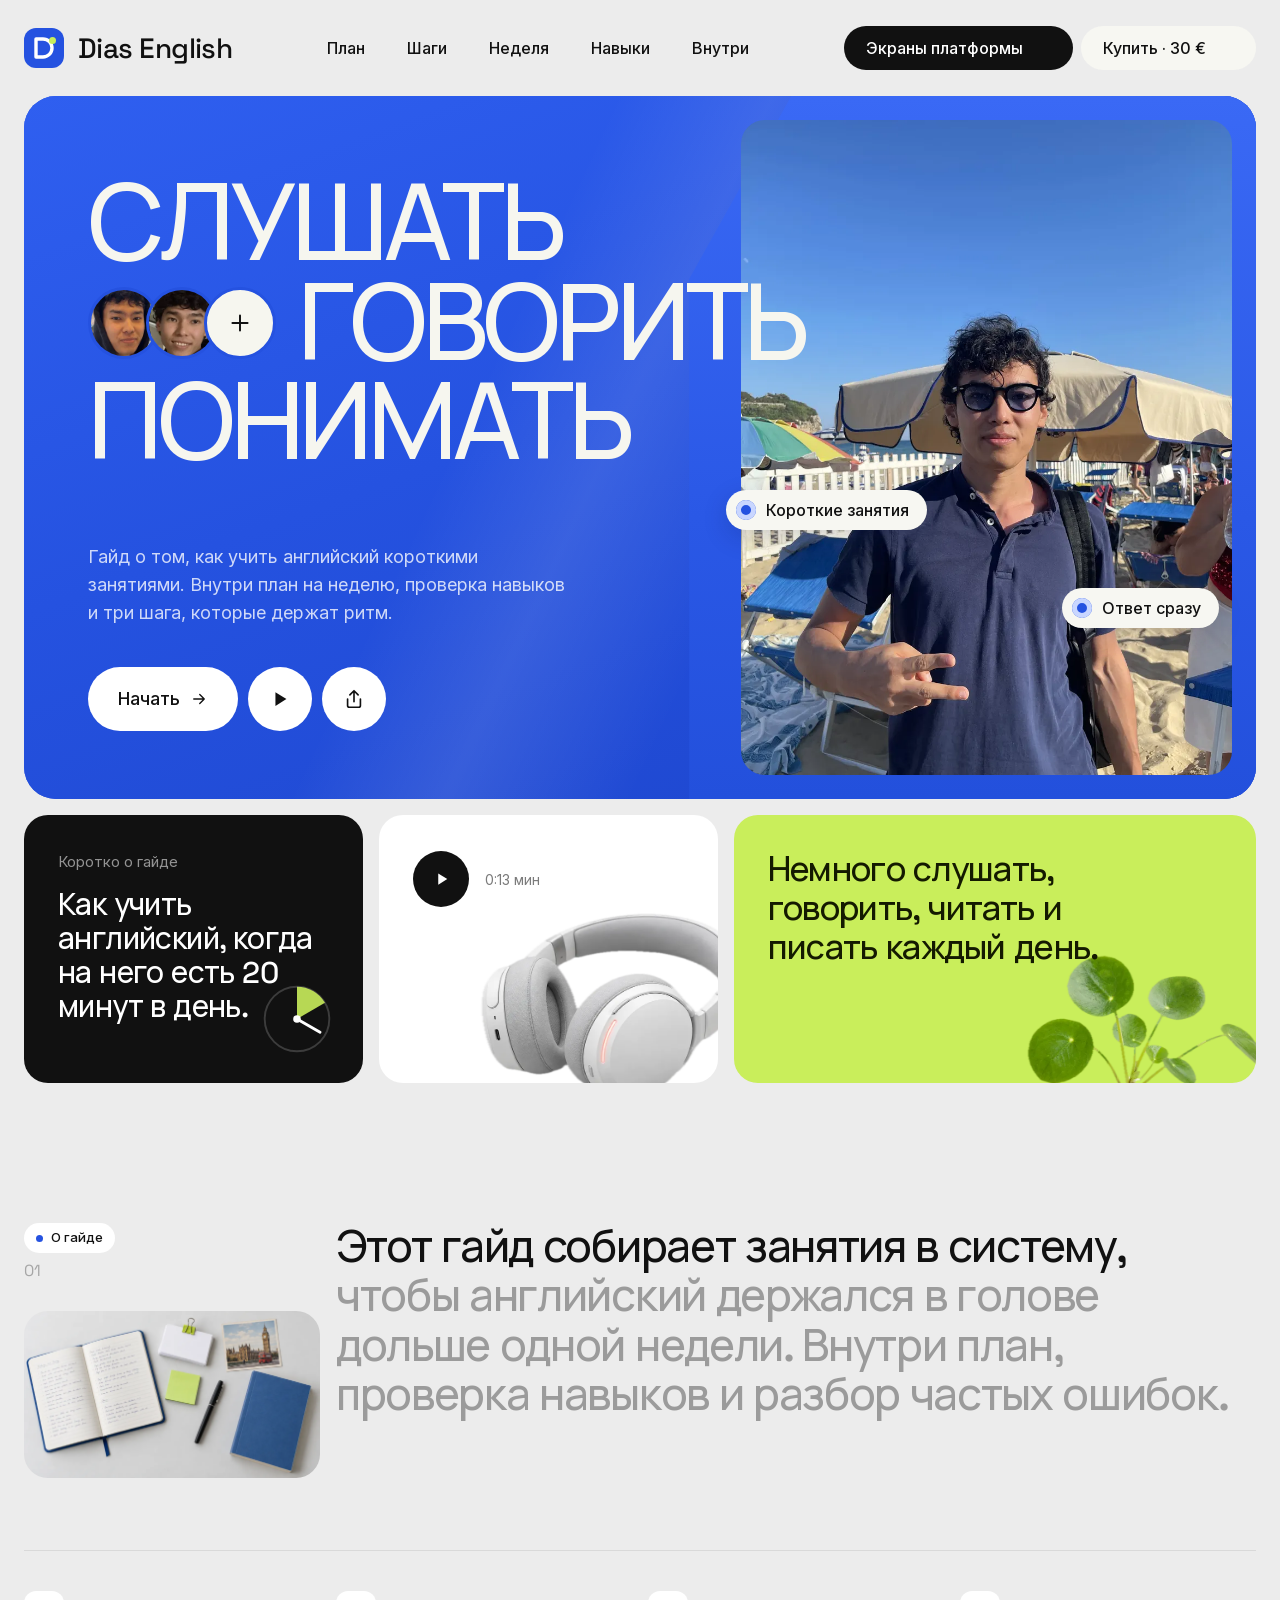
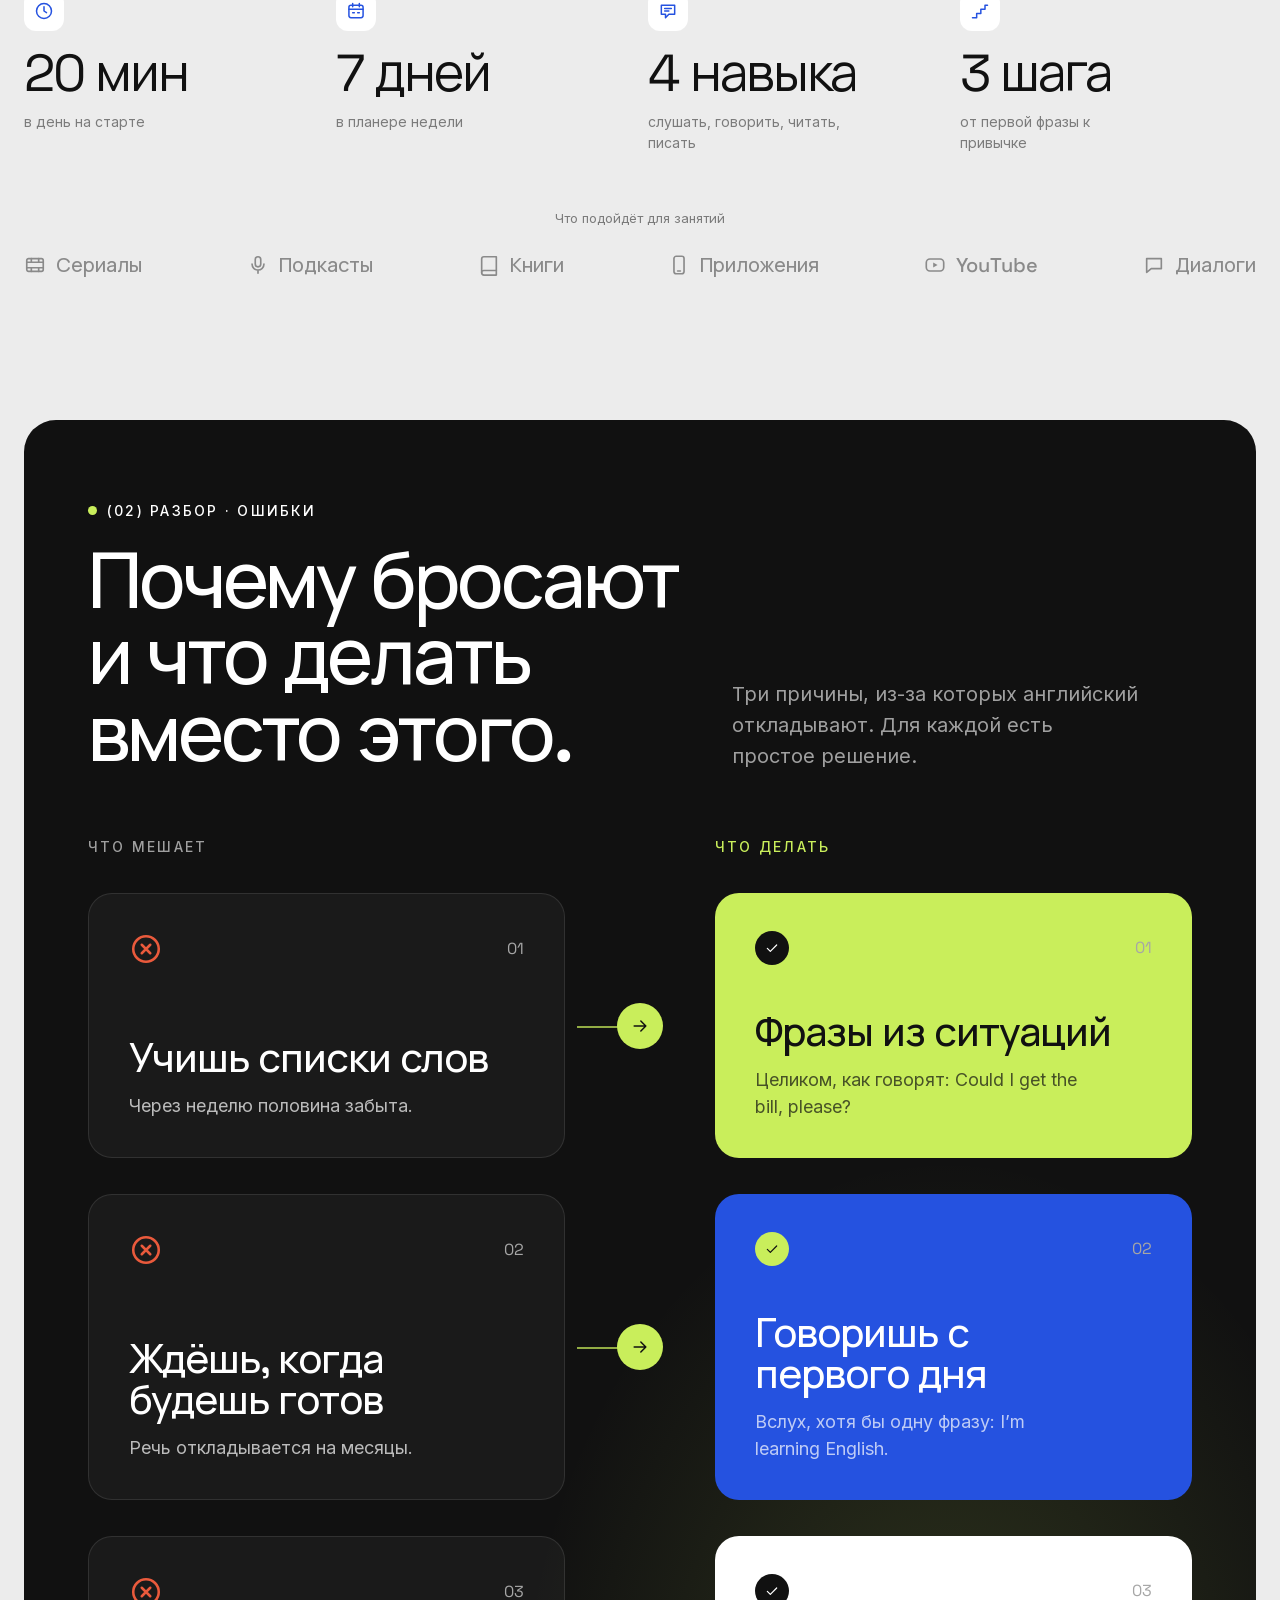
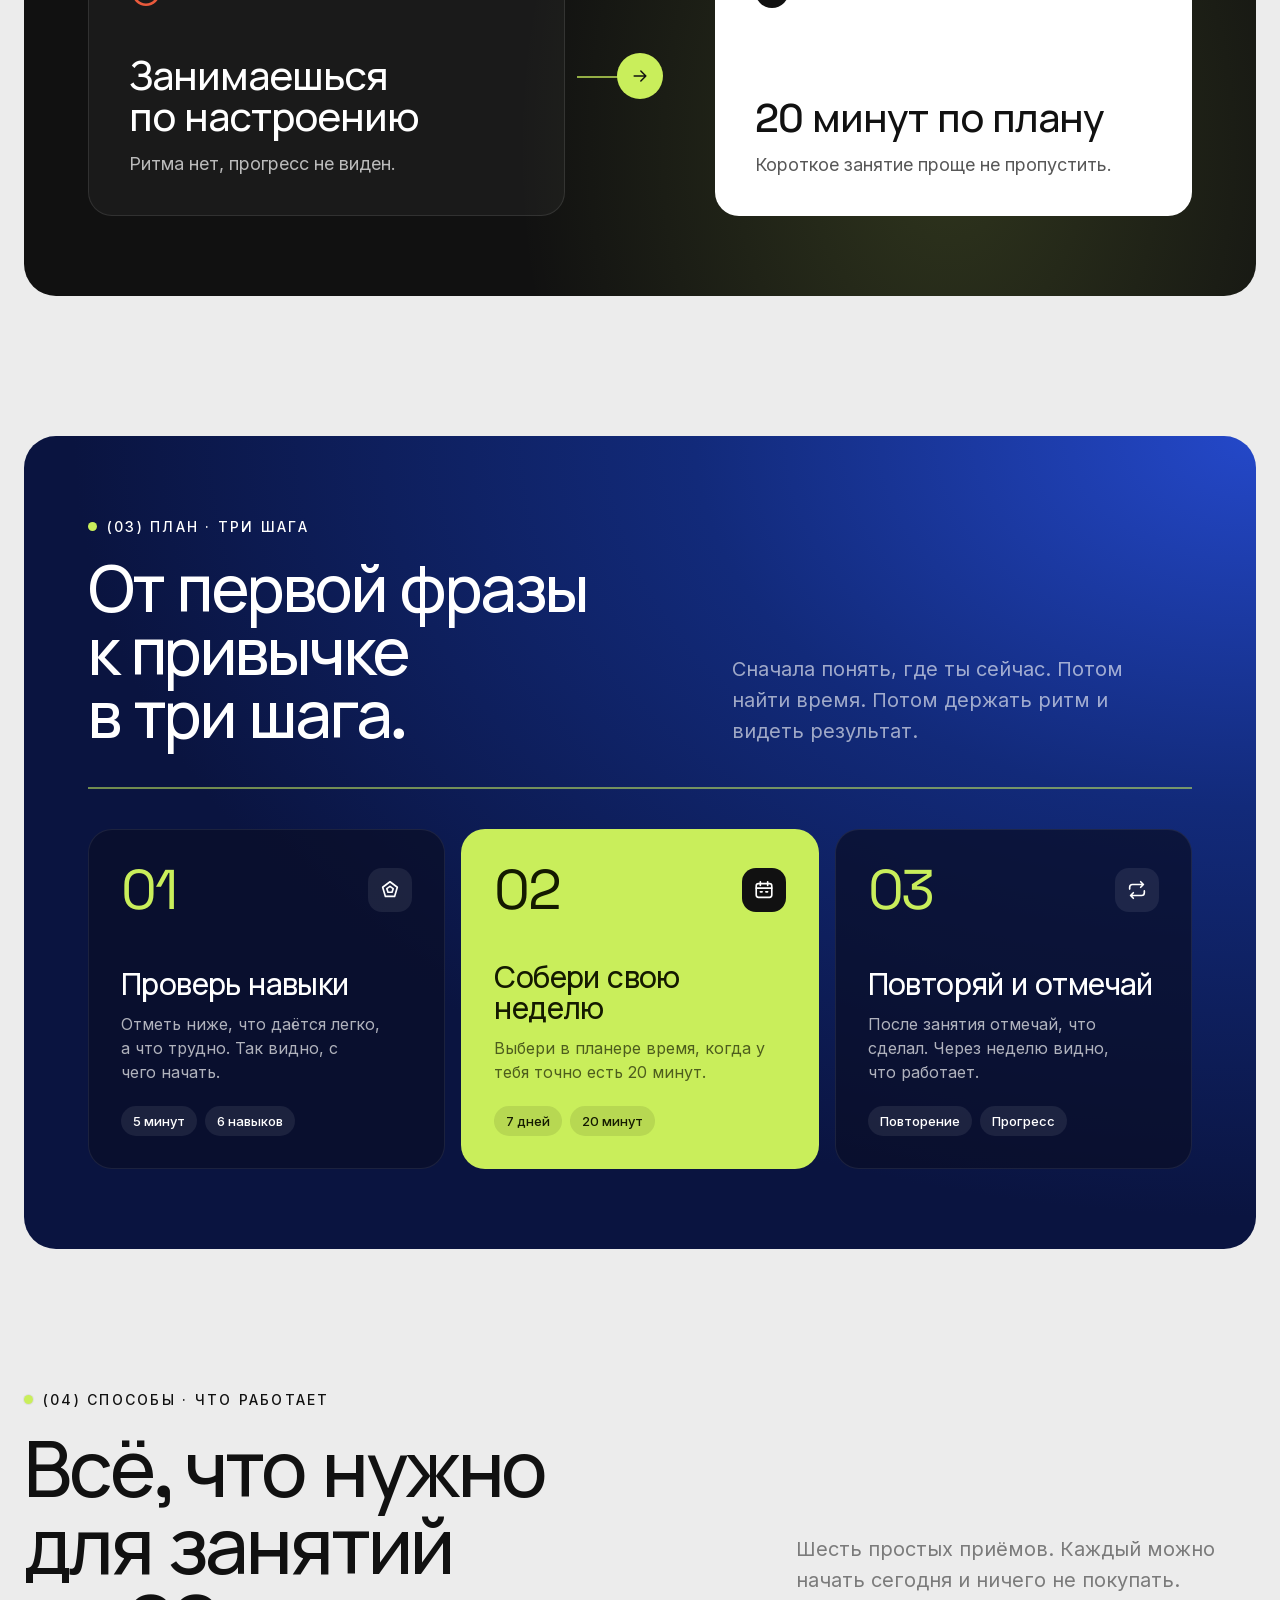
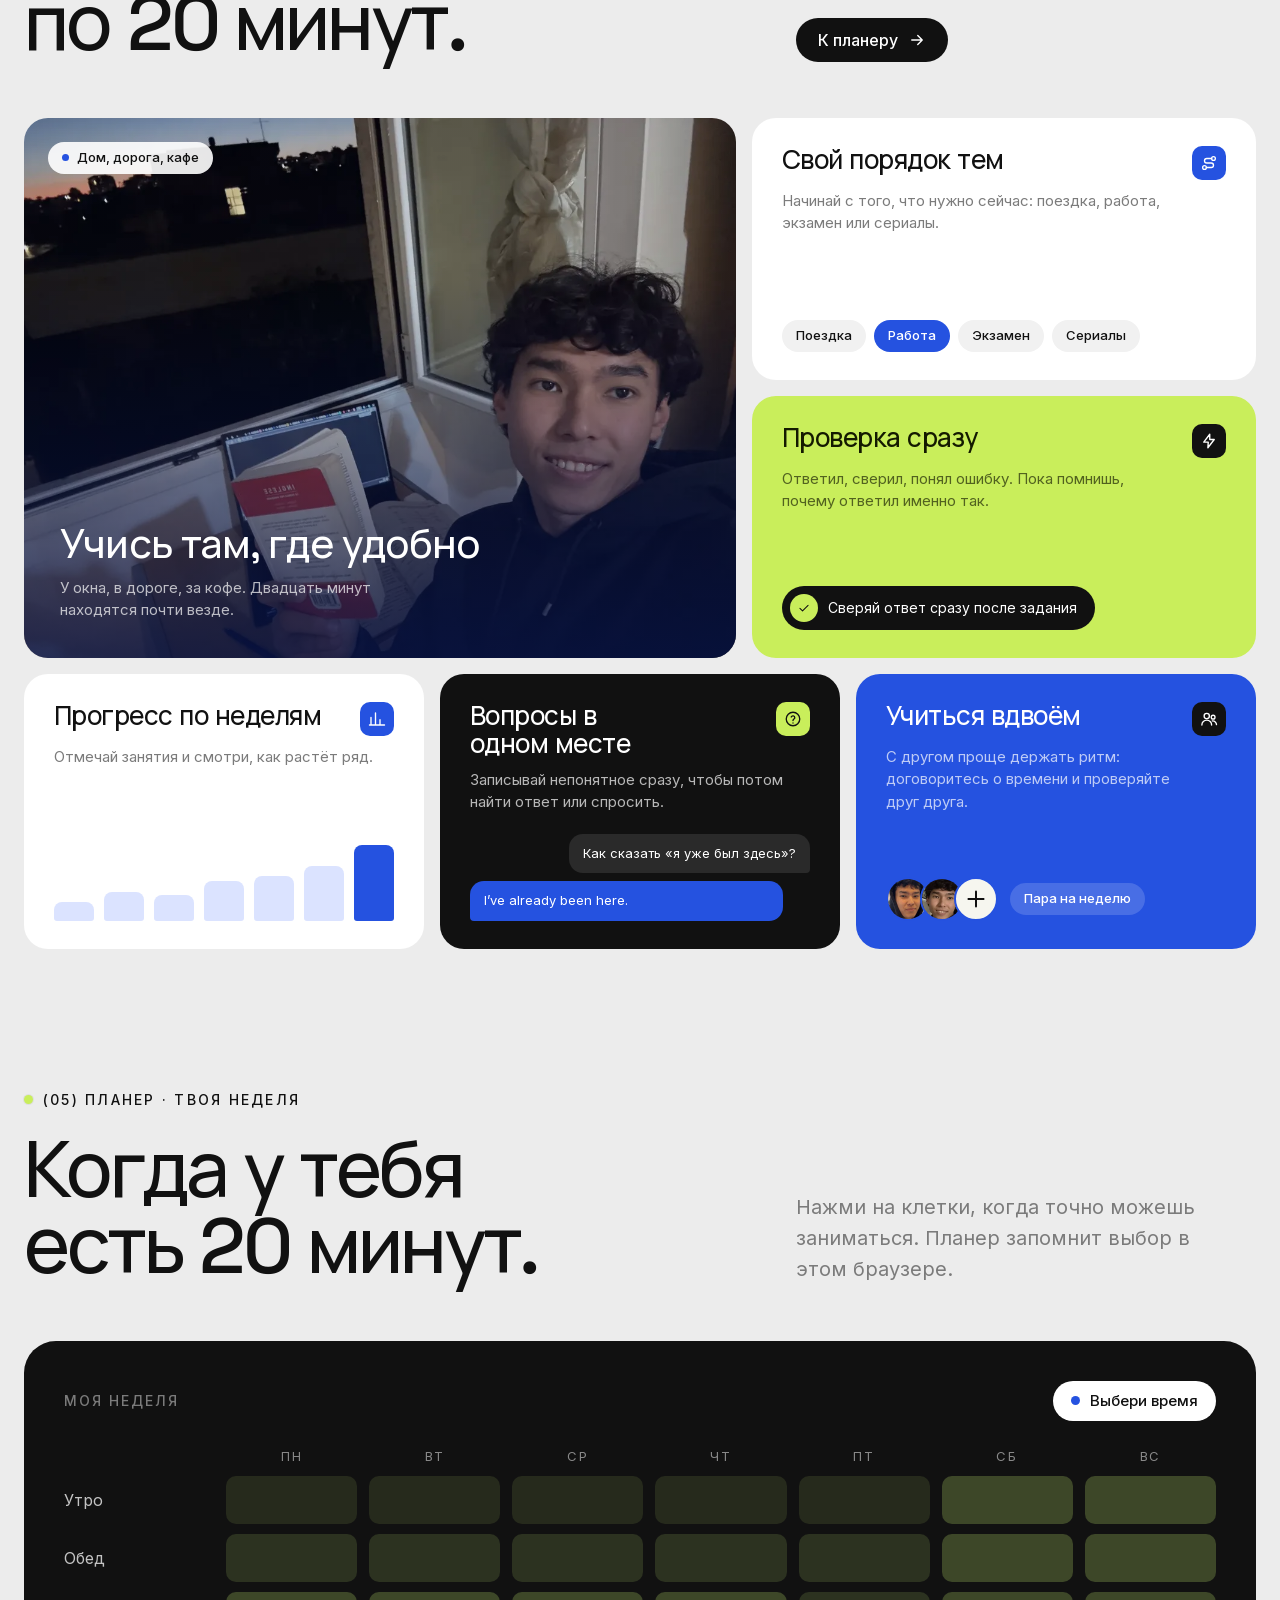
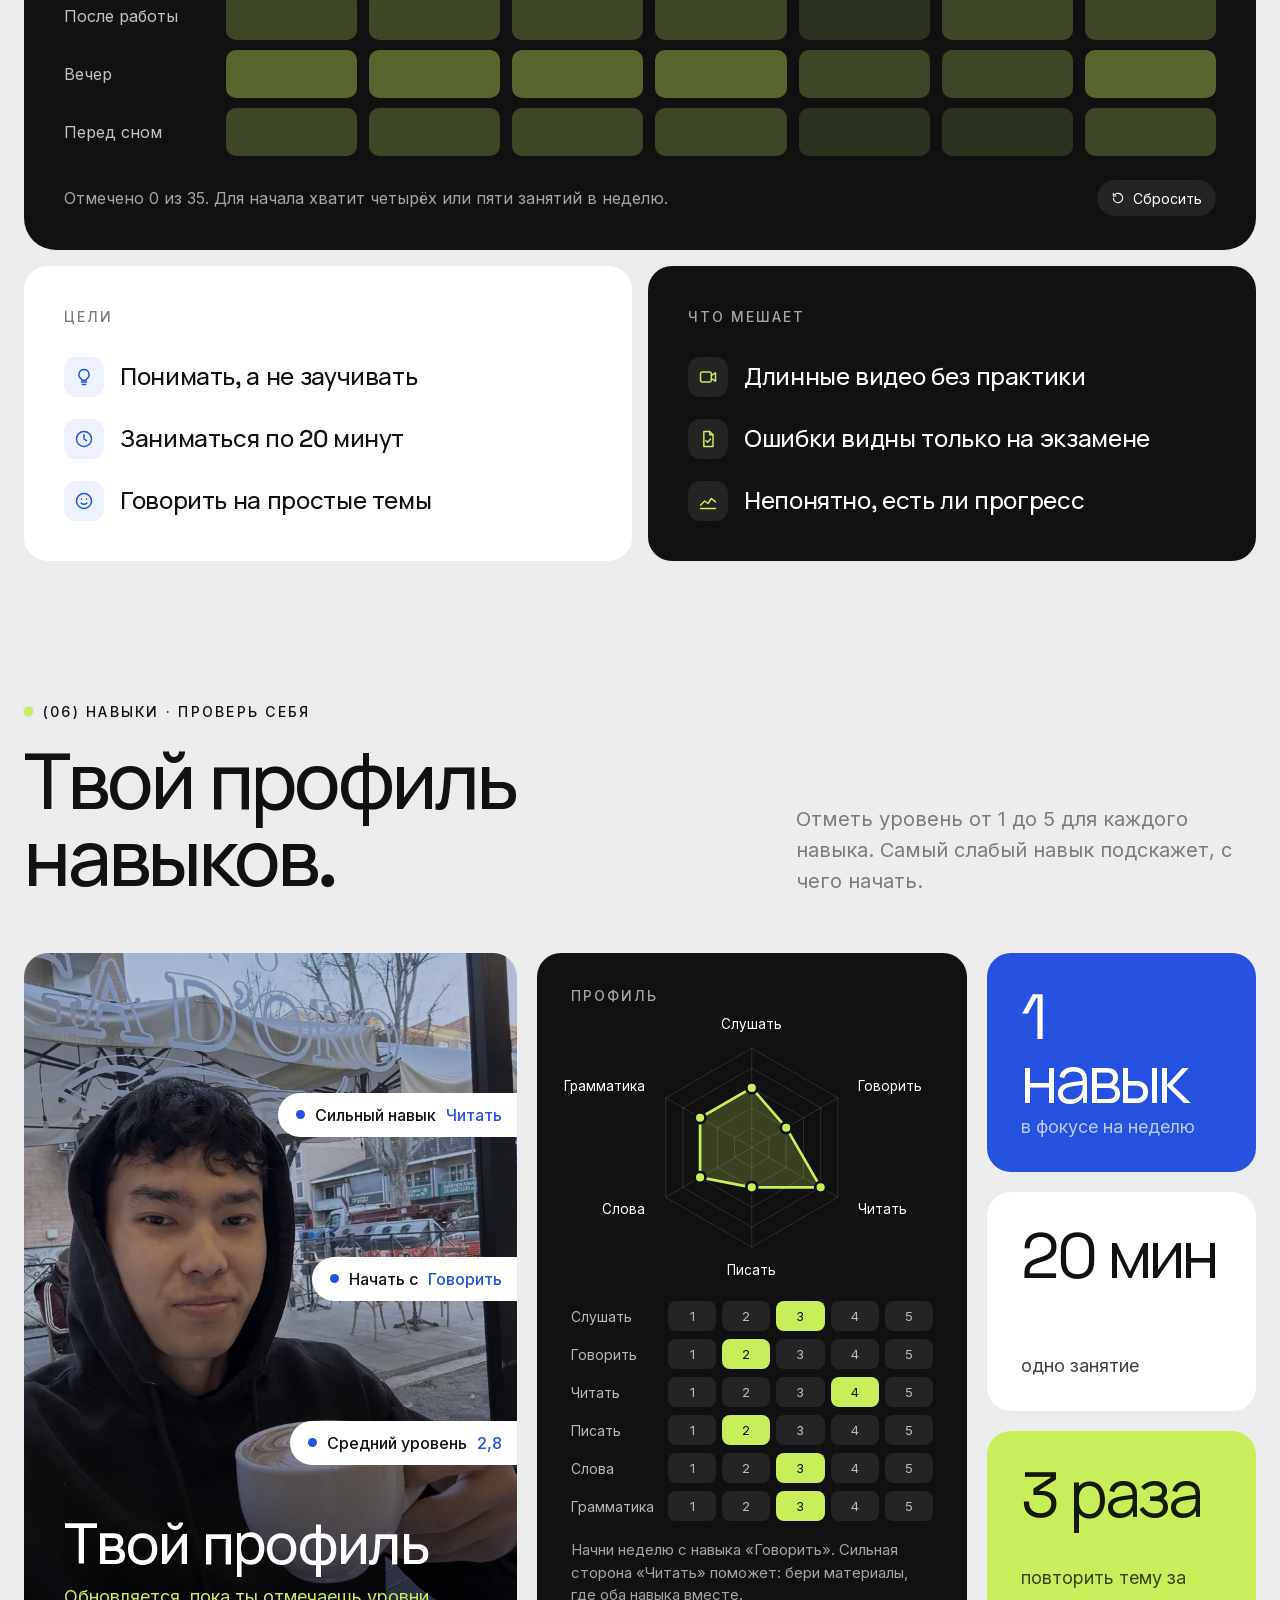
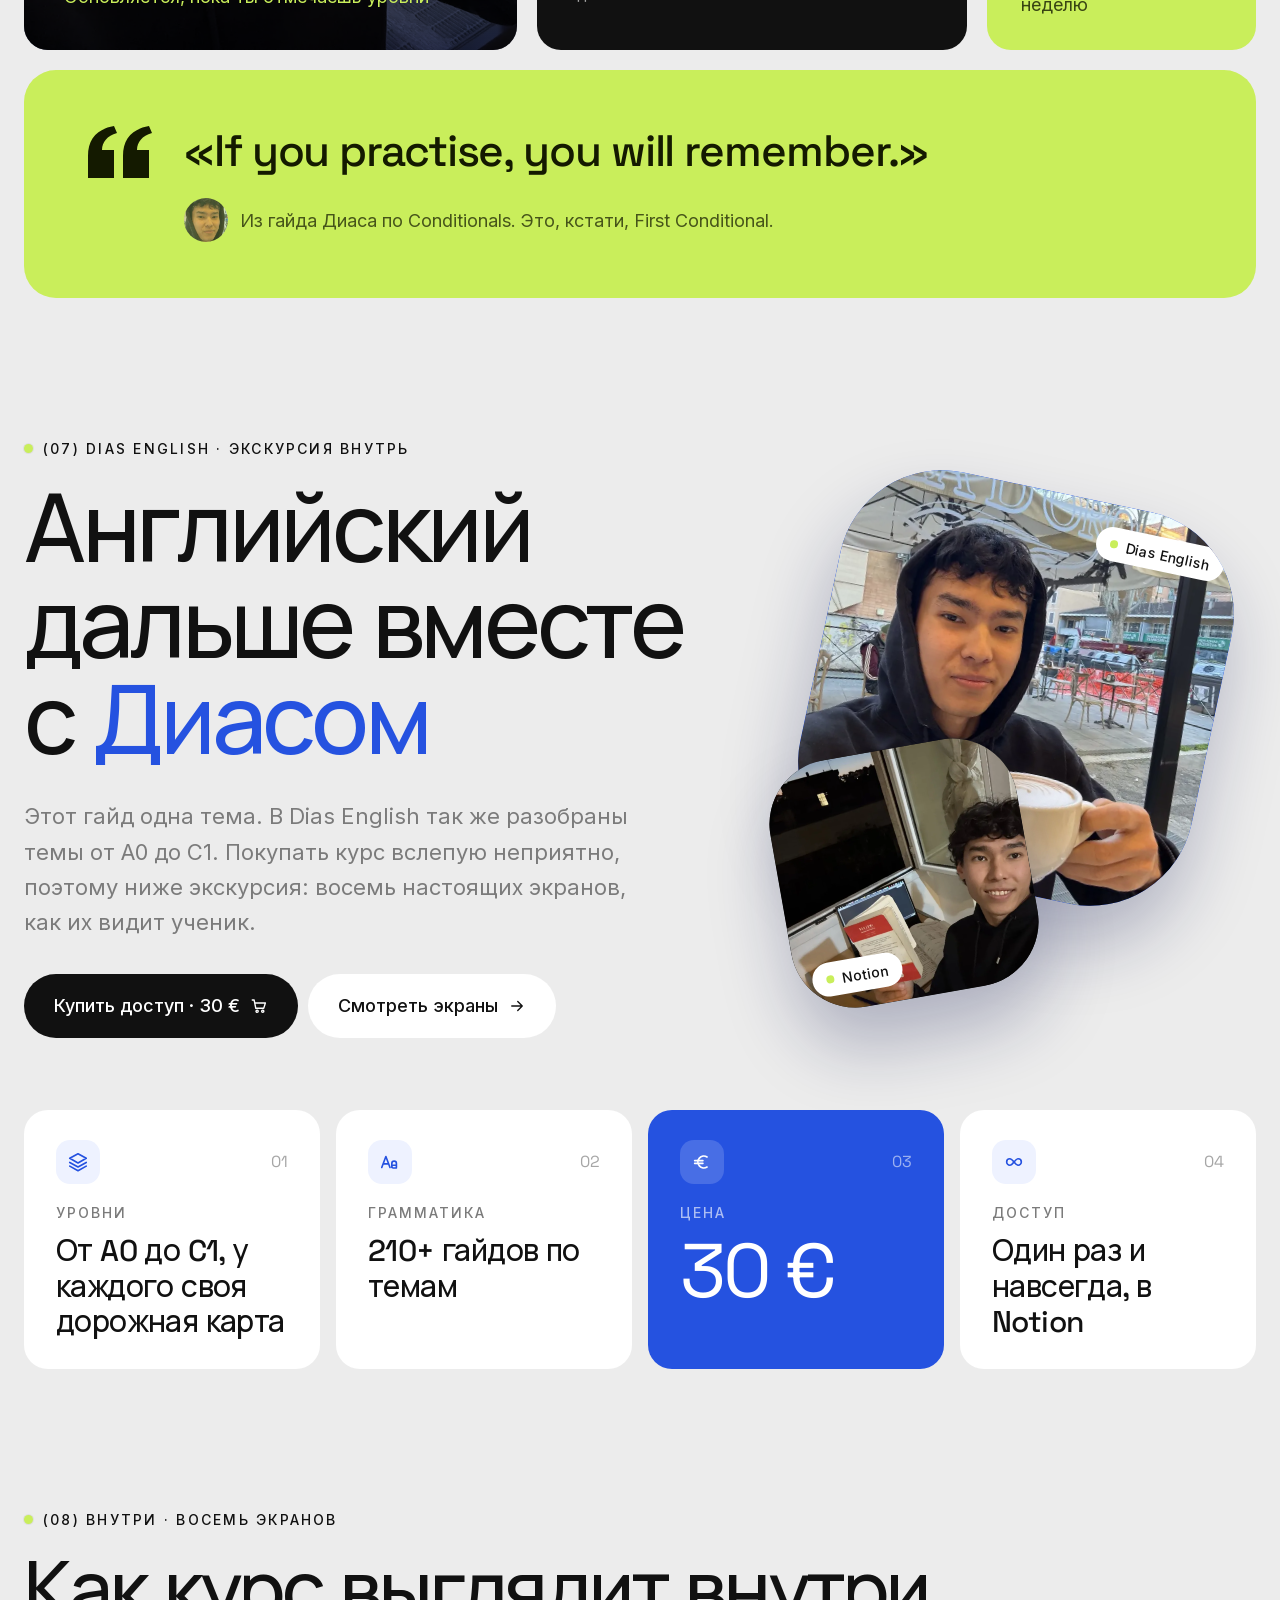
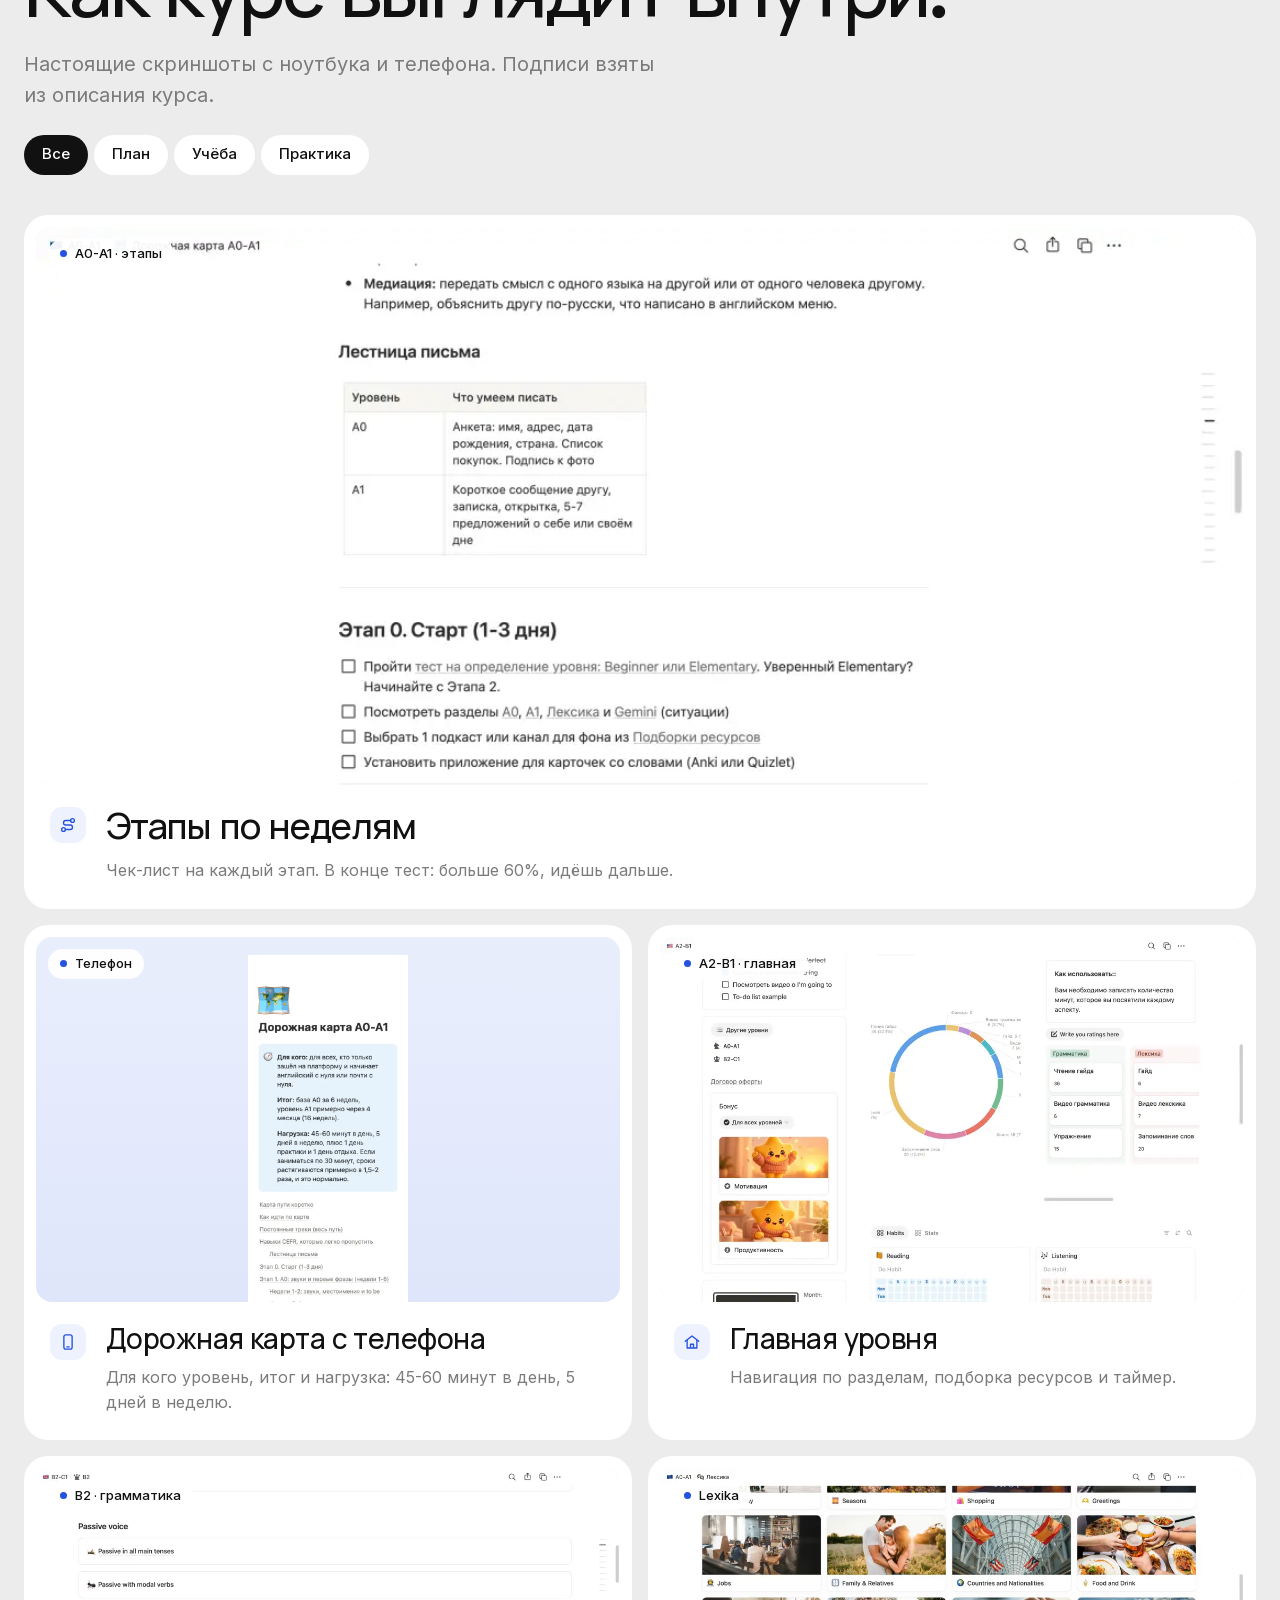
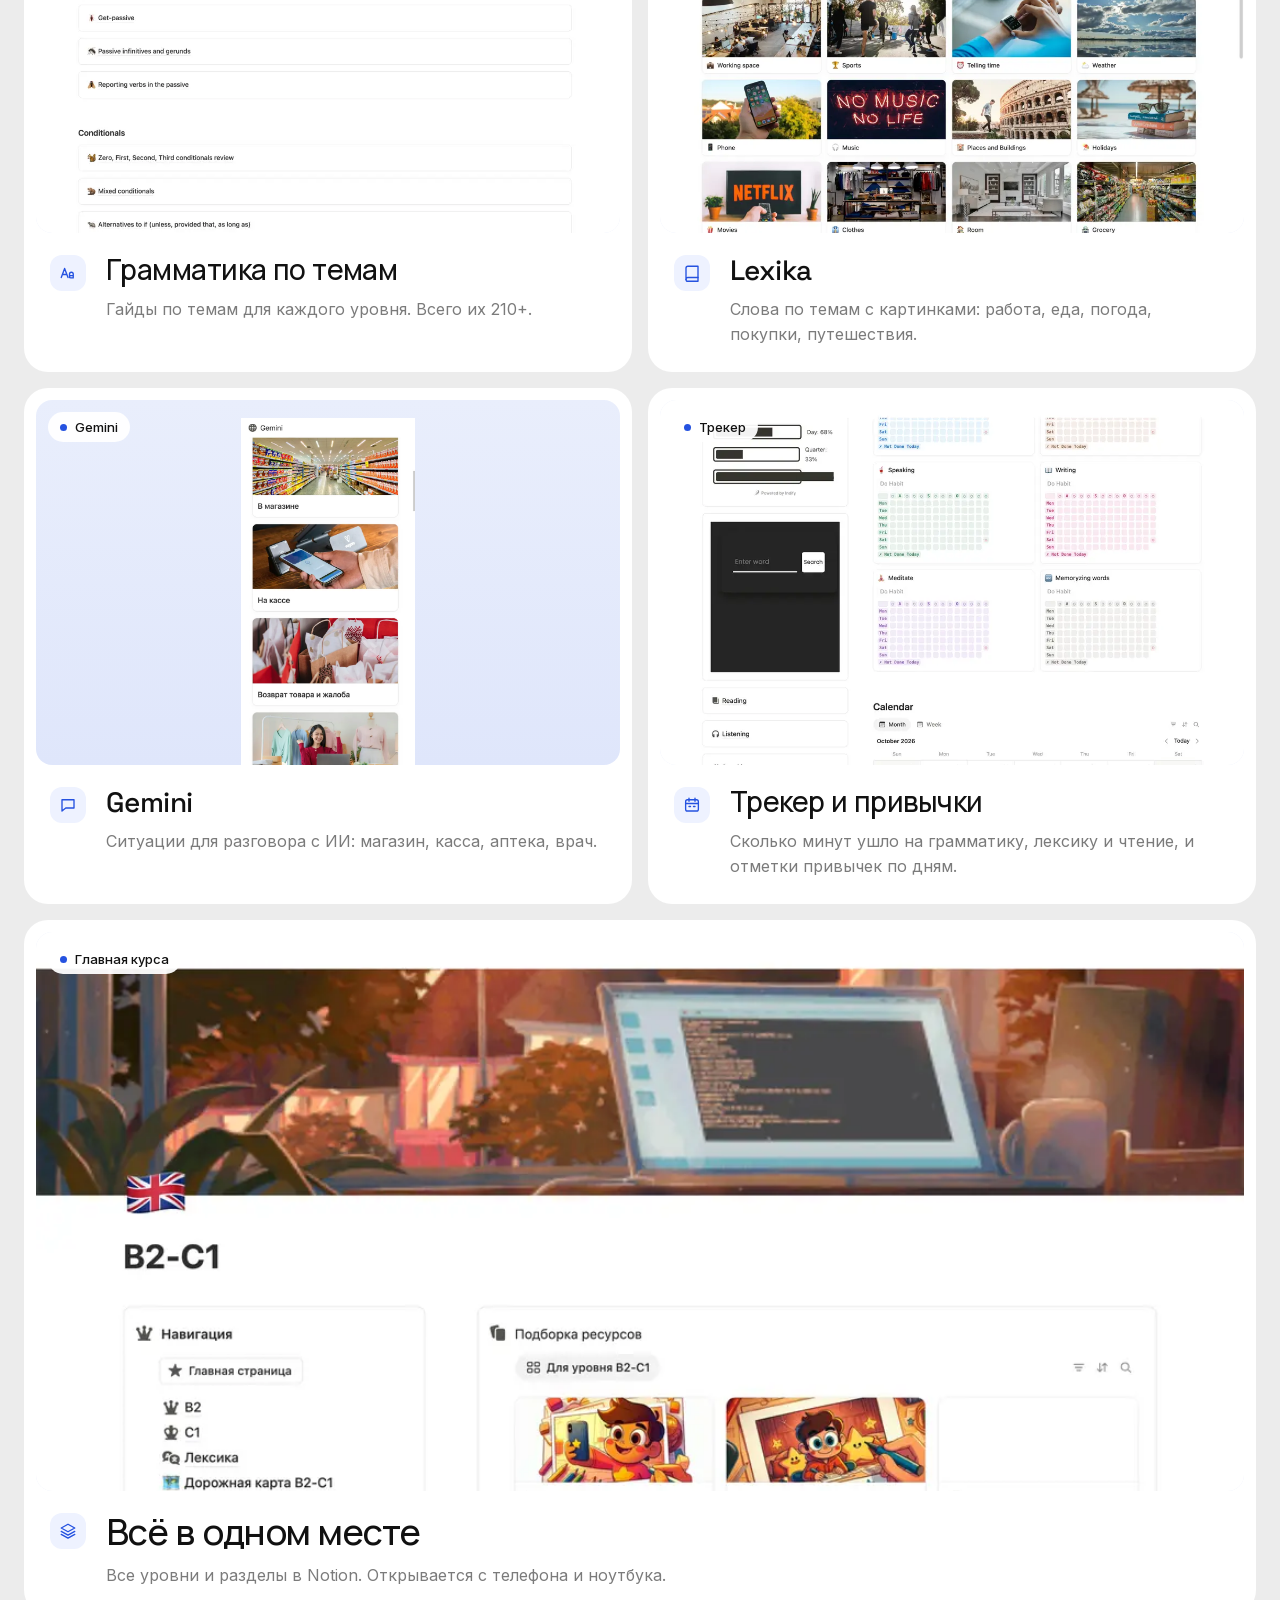
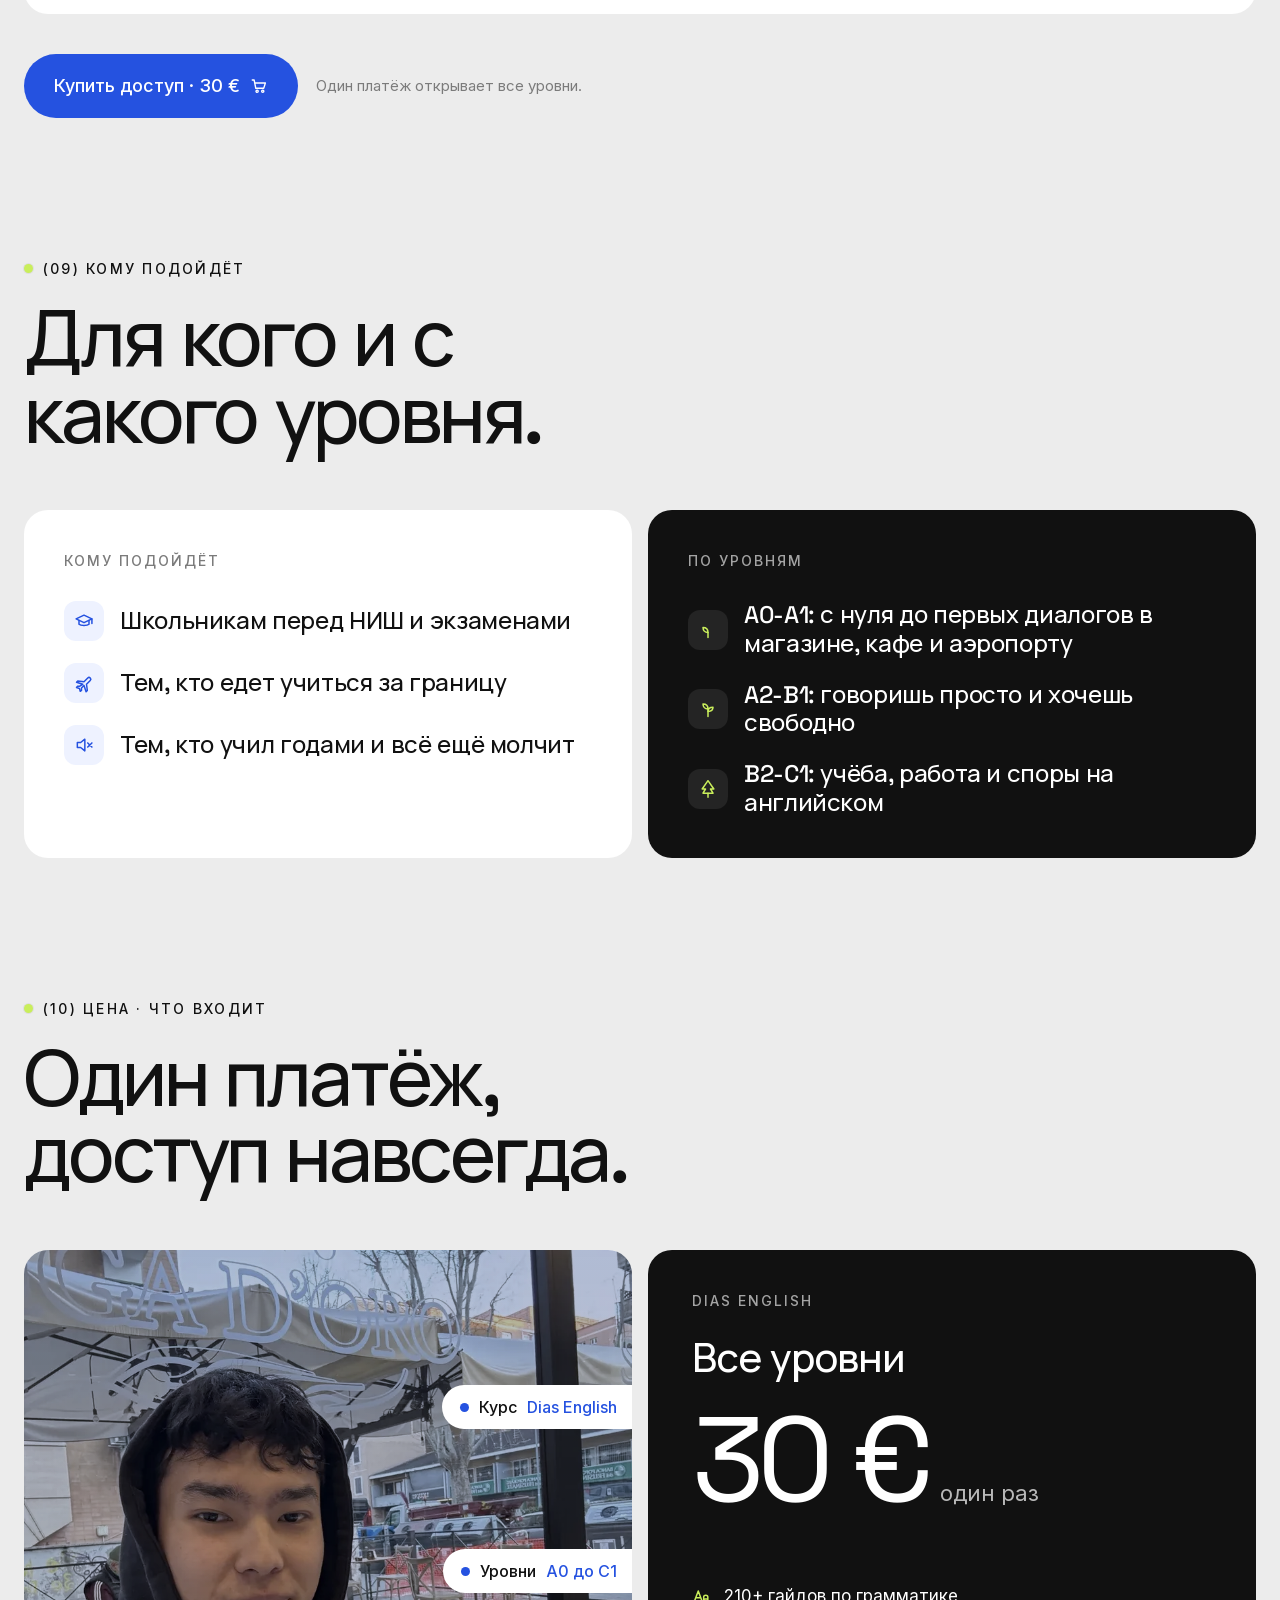
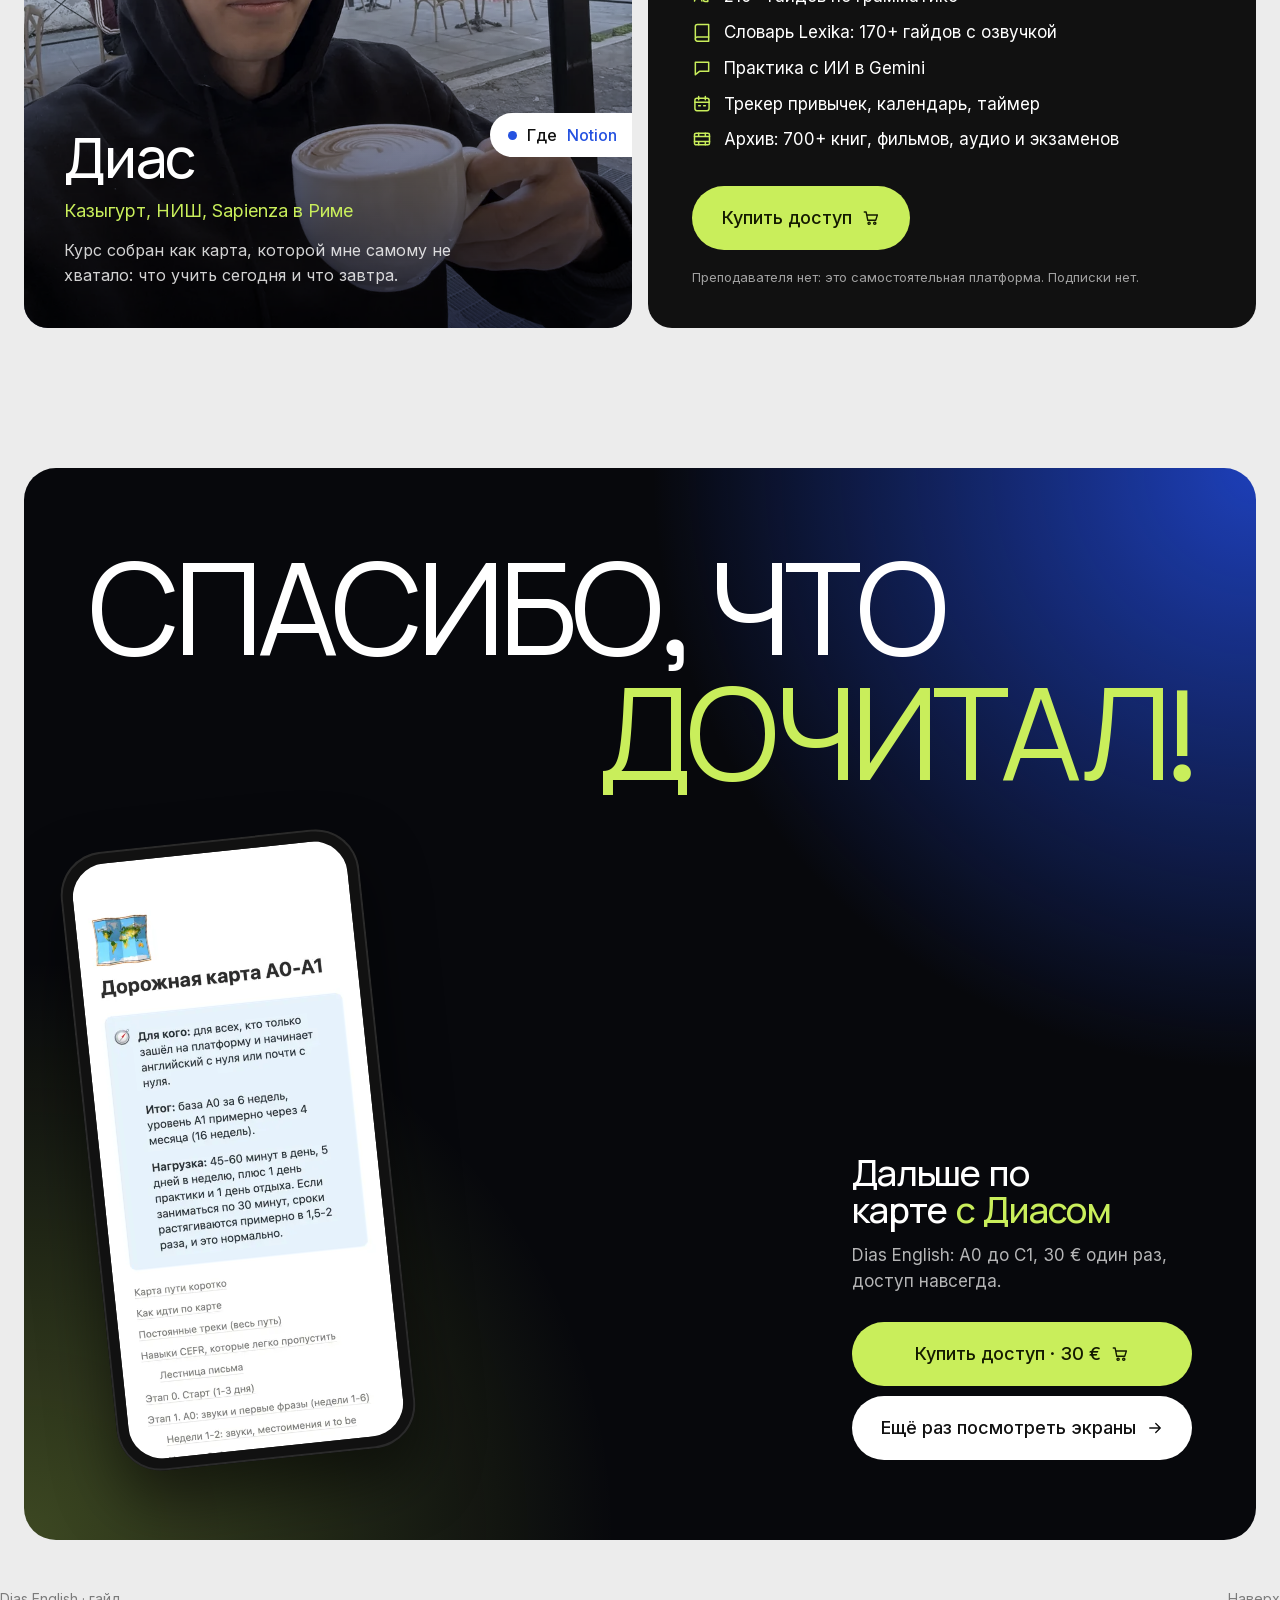
==== commit 94b0ac7f: "Сайт 05: живой сайт — иконки, картинки, анимации, предотрисовка" ====
--- a/en/index.html
+++ b/en/index.html
@@ -13,10 +13,10 @@
 <link rel="preload" href="../assets/fonts/spacegrotesk-latin.woff2" as="font" type="font/woff2" crossorigin>
 <link rel="preload" href="../assets/fonts/manrope-cyrillic.woff2" as="font" type="font/woff2" crossorigin>
 <link rel="stylesheet" href="../assets/style.css">
-<script>window.SITE = {"meta":{"lang":"ru","title":"Английский по 20 минут в день: план, планер недели и проверка навыков","description":"Гайд о том, как учить английский короткими занятиями: три шага, планер недели и профиль навыков."},"theme":{},"links":{"buy":"https://app.lava.top/products/2c950aa0-d8be-4317-8f39-0f9b4016f5da"},"brand":{"name":"Dias English","href":"#top"},"nav":{"links":[{"text":"План","href":"#plan"},{"text":"Шаги","href":"#steps"},{"text":"Неделя","href":"#week"},{"text":"Навыки","href":"#skills"},{"text":"Внутри","href":"#tour","ad":true}],"cta":[{"text":"Экраны платформы","href":"#tour","style":"dark","ad":true},{"text":"Купить · 30 €","href":"@buy","style":"light","ad":true}]},"video":{"src":"media/en-desktop.mp4","poster":"media/en-desktop.webp","label":"Как выглядит дорожная карта"},"blocks":[{"type":"hero","lines":["Слушать",{"avatars":true,"text":"Говорить"},"Понимать"],"avatars":[{"src":"media/av-dias.webp","alt":"Диас"},{"src":"media/av-dias2.webp","alt":"Диас"}],"text":"Гайд о том, как учить английский короткими занятиями. Внутри план на неделю, проверка навыков и три шага, которые держат ритм.","button":{"text":"Начать","href":"#plan"},"image":{"src":"media/hero-dias.webp","alt":"Диас, автор курса Dias English","w":900,"h":1200},"chips":[{"text":"Короткие занятия","pos":"left:57%;top:56%","cls":"c1"},{"text":"Ответ сразу","pos":"right:3%;top:70%","cls":"c2"}]},{"type":"bento3","dark":{"label":"Коротко о гайде","title":"Как учить английский, когда на него есть 20 минут в день."},"white":{"time":"0:13 мин","image":{"src":"media/headphones.webp","alt":"Белые наушники","w":640,"h":459}},"lime":{"title":"Немного слушать, говорить, читать и писать каждый день.","image":{"src":"media/plant.webp","alt":"Росток с круглыми листьями","w":560,"h":371}}},{"type":"about","id":"plan","label":"О гайде","num":"01","dark":"Этот гайд собирает занятия в систему,","gray":"чтобы английский держался в голове дольше одной недели. Внутри план, проверка навыков и разбор частых ошибок.","stats":[{"value":"20 мин","text":"в день на старте"},{"value":"7 дней","text":"в планере недели"},{"value":"4 навыка","text":"слушать, говорить, читать, писать"},{"value":"3 шага","text":"от первой фразы к привычке"}],"stripTitle":"Что подойдёт для занятий","strip":[{"icon":"film","text":"Сериалы"},{"icon":"mic","text":"Подкасты"},{"icon":"book","text":"Книги"},{"icon":"phone","text":"Приложения"},{"icon":"youtube","text":"YouTube"},{"icon":"chat","text":"Диалоги"}]},{"type":"problemSolution","meta":"(02) Разбор · ошибки","title":"Почему бросают и что делать вместо этого.","text":"Три причины, из-за которых английский откладывают. Для каждой есть простое решение.","problemsTitle":"Что мешает","solutionsTitle":"Что делать","rows":[{"problem":["Учишь списки слов","Через неделю половина забыта."],"solution":["Фразы из ситуаций","Целиком, как говорят: Could I get the bill, please?"],"color":"lime"},{"problem":["Ждёшь, когда будешь готов","Речь откладывается на месяцы."],"solution":["Говоришь с первого дня","Вслух, хотя бы одну фразу: I’m learning English."],"color":"blue"},{"problem":["Занимаешься по настроению","Ритма нет, прогресс не виден."],"solution":["20 минут по плану","Короткое занятие проще не пропустить."],"color":"white"}]},{"type":"steps","id":"steps","meta":"(03) План · три шага","title":"От первой фразы к привычке в три шага.","text":"Сначала понять, где ты сейчас. Потом найти время. Потом держать ритм и видеть результат.","items":[{"title":"Проверь навыки","text":"Отметь ниже, что даётся легко, а что трудно. Так видно, с чего начать.","tags":["5 минут","6 навыков"],"href":"#skills"},{"title":"Собери свою неделю","text":"Выбери в планере время, когда у тебя точно есть 20 минут.","tags":["7 дней","20 минут"],"href":"#week","accent":true},{"title":"Повторяй и отмечай","text":"После занятия отмечай, что сделал. Через неделю видно, что работает.","tags":["Повторение","Прогресс"],"href":"#week"}]},{"type":"features","meta":"(04) Способы · что работает","title":"Всё, что нужно для занятий по 20 минут.","text":"Шесть простых приёмов. Каждый можно начать сегодня и ничего не покупать.","button":{"text":"К планеру","href":"#week"},"photo":{"title":"Учись там, где удобно","text":"У окна, в дороге, за кофе. Двадцать минут находятся почти везде.","chip":"Дом, дорога, кафе","image":{"src":"media/dias-window.webp","alt":"Диас с книгой у окна","w":1200,"h":900}},"paths":{"title":"Свой порядок тем","text":"Начинай с того, что нужно сейчас: поездка, работа, экзамен или сериалы.","chips":["Поездка","Работа","Экзамен","Сериалы"],"on":1},"feedback":{"title":"Проверка сразу","text":"Ответил, сверил, понял ошибку. Пока помнишь, почему ответил именно так.","note":"Сверяй ответ сразу после задания"},"progress":{"title":"Прогресс по неделям","text":"Отмечай занятия и смотри, как растёт ряд.","bars":[22,34,30,46,52,64,88]},"tutor":{"title":"Вопросы в одном месте","text":"Записывай непонятное сразу, чтобы потом найти ответ или спросить.","q":"Как сказать «я уже был здесь»?","a":"I’ve already been here."},"rooms":{"title":"Учиться вдвоём","text":"С другом проще держать ритм: договоритесь о времени и проверяйте друг друга.","tag":"Пара на неделю","avatars":["media/av-dias.webp","media/av-dias2.webp"]}},{"type":"heatmap","id":"week","meta":"(05) Планер · твоя неделя","title":"Когда у тебя есть 20 минут.","text":"Нажми на клетки, когда точно можешь заниматься. Планер запомнит выбор в этом браузере.","cardTitle":"Моя неделя","storageKey":"kw05-en-week","days":["Пн","Вт","Ср","Чт","Пт","Сб","Вс"],"rows":["Утро","Обед","После работы","Вечер","Перед сном"],"hint":"Для начала хватит четырёх или пяти занятий в неделю.","shade":[[0,0,0,0,0,2,2],[1,1,1,1,1,2,2],[2,2,2,2,1,2,2],[3,3,3,3,2,2,3],[2,2,2,2,1,1,2]],"lists":[{"title":"Цели","style":"white","items":["Понимать, а не заучивать","Заниматься по 20 минут","Говорить на простые темы"]},{"title":"Что мешает","style":"dark","items":["Длинные видео без практики","Ошибки видны только на экзамене","Непонятно, есть ли прогресс"]}]},{"type":"persona","id":"skills","meta":"(06) Навыки · проверь себя","title":"Твой профиль навыков.","text":"Отметь уровень от 1 до 5 для каждого навыка. Самый слабый навык подскажет, с чего начать.","storageKey":"kw05-en-skills","image":{"src":"media/dias-coffee.webp","alt":"Диас с чашкой кофе","w":900,"h":1065},"name":"Твой профиль","sub":"Обновляется, пока ты отмечаешь уровни","cardTitle":"Профиль","skills":[{"name":"Слушать","v":3},{"name":"Говорить","v":2},{"name":"Читать","v":4},{"name":"Писать","v":2},{"name":"Слова","v":3},{"name":"Грамматика","v":3}],"stats":[{"value":"1 навык","text":"в фокусе на неделю","style":"blue"},{"value":"20 мин","text":"одно занятие","style":"white"},{"value":"3 раза","text":"повторить тему за неделю","style":"lime"}]},{"type":"quote","text":"«If you practise, you will remember.»","cite":"Из гайда Диаса по Conditionals. Это, кстати, First Conditional."},{"type":"overview","ad":true,"id":"platform","meta":"(07) Dias English · экскурсия внутрь","titleA":"Английский дальше вместе с ","titleB":"Диасом","text":"Этот гайд одна тема. В Dias English так же разобраны темы от A0 до C1. Покупать курс вслепую неприятно, поэтому ниже экскурсия: восемь настоящих экранов, как их видит ученик.","buttons":[{"text":"Купить доступ · 30 €","href":"@buy","style":"dark"},{"text":"Смотреть экраны","href":"#tour","style":"light"}],"tiles":[{"src":"media/dias-coffee.webp","alt":"Диас","label":"Dias English"},{"src":"media/dias-window.webp","alt":"Диас у окна","label":"Notion"}],"cards":[{"cap":"Уровни","num":"01","value":"От A0 до C1, у каждого своя дорожная карта"},{"cap":"Грамматика","num":"02","value":"210+ гайдов по темам"},{"cap":"Цена","num":"03","value":"30 €","big":true,"style":"blue"},{"cap":"Доступ","num":"04","value":"Один раз и навсегда, в Notion"}]},{"type":"tour","ad":true,"id":"tour","meta":"(08) Внутри · восемь экранов","title":"Как курс выглядит внутри.","text":"Настоящие скриншоты с ноутбука и телефона. Подписи взяты из описания курса.","tabs":[{"key":"all","text":"Все"},{"key":"plan","text":"План"},{"key":"learn","text":"Учёба"},{"key":"practice","text":"Практика"}],"items":[{"tag":"plan","chip":"A0-A1 · этапы","img":"media/en-n-a0-roadmap.webp","w":1100,"h":688,"title":"Этапы по неделям","text":"Чек-лист на каждый этап. В конце тест: больше 60%, идёшь дальше.","wide":true},{"tag":"plan","chip":"Телефон","img":"media/en-m-roadmap.webp","w":500,"h":1083,"phone":true,"title":"Дорожная карта с телефона","text":"Для кого уровень, итог и нагрузка: 45-60 минут в день, 5 дней в неделю."},{"tag":"plan","chip":"A2-B1 · главная","img":"media/en-n-a2-hub.webp","w":1100,"h":688,"title":"Главная уровня","text":"Навигация по разделам, подборка ресурсов и таймер."},{"tag":"learn","chip":"B2 · грамматика","img":"media/en-n-b2-grammar.webp","w":1100,"h":688,"title":"Грамматика по темам","text":"Гайды по темам для каждого уровня. Всего их 210+."},{"tag":"learn","chip":"Lexika","img":"media/en-n-a0-lexika.webp","w":1100,"h":688,"title":"Lexika","text":"Слова по темам с картинками: работа, еда, погода, покупки, путешествия."},{"tag":"practice","chip":"Gemini","img":"media/en-m-gemini.webp","w":600,"h":1200,"phone":true,"title":"Gemini","text":"Ситуации для разговора с ИИ: магазин, касса, аптека, врач."},{"tag":"practice","chip":"Трекер","img":"media/en-habits.webp","w":1100,"h":687,"title":"Трекер и привычки","text":"Сколько минут ушло на грамматику, лексику и чтение, и отметки привычек по дням."},{"tag":"plan","chip":"Главная курса","img":"media/en-home.webp","w":1100,"h":687,"title":"Всё в одном месте","text":"Все уровни и разделы в Notion. Открывается с телефона и ноутбука.","wide":true}],"button":{"text":"Купить доступ · 30 €","href":"@buy","style":"blue"},"note":"Один платёж открывает все уровни."},{"type":"who","ad":true,"meta":"(09) Кому подойдёт","title":"Для кого и с какого уровня.","lists":[{"title":"Кому подойдёт","style":"white","items":["Школьникам перед НИШ и экзаменами","Тем, кто едет учиться за границу","Тем, кто учил годами и всё ещё молчит"]},{"title":"По уровням","style":"dark","items":["A0-A1: с нуля до первых диалогов в магазине, кафе и аэропорту","A2-B1: говоришь просто и хочешь свободно","B2-C1: учёба, работа и споры на английском"]}]},{"type":"offer","ad":true,"id":"price","meta":"(10) Цена · что входит","title":"Один платёж, доступ навсегда.","person":{"image":{"src":"media/dias-coffee.webp","alt":"Диас","w":900,"h":1065},"name":"Диас","sub":"Казыгурт, НИШ, Sapienza в Риме","text":"Курс собран как карта, которой мне самому не хватало: что учить сегодня и что завтра.","pills":[["Курс","Dias English"],["Уровни","A0 до C1"],["Где","Notion"]]},"price":{"style":"dark","cap":"Dias English","name":"Все уровни","amount":"30 €","note":"один раз","list":["Дорожные карты A0-A1, A2-B1, B2-C1","210+ гайдов по грамматике","Словарь Lexika: 170+ гайдов с озвучкой","Практика с ИИ в Gemini","Трекер привычек, календарь, таймер","Архив: 700+ книг, фильмов, аудио и экзаменов"],"buttons":[{"text":"Купить доступ","href":"@buy","style":"lime"}],"src":"Преподавателя нет: это самостоятельная платформа. Подписки нет."}},{"type":"final","ad":true,"lines":["Спасибо, что","дочитал!"],"phone":{"src":"media/en-m-roadmap.webp","alt":"Дорожная карта курса на телефоне","w":500,"h":1083},"title":"Дальше по карте","titleEm":"с Диасом","text":"Dias English: A0 до C1, 30 € один раз, доступ навсегда.","buttons":[{"text":"Купить доступ · 30 €","href":"@buy","style":"lime"},{"text":"Ещё раз посмотреть экраны","href":"#tour","style":"light"}]}],"footer":{"left":"Dias English · гайд","right":[{"text":"Наверх","href":"#top"}]}};</script>
+<script>window.SITE = {"meta":{"lang":"ru","title":"Английский по 20 минут в день: план, планер недели и проверка навыков","description":"Гайд о том, как учить английский короткими занятиями: три шага, планер недели и профиль навыков."},"theme":{},"links":{"buy":"https://app.lava.top/products/2c950aa0-d8be-4317-8f39-0f9b4016f5da"},"brand":{"name":"Dias English","href":"#top"},"nav":{"links":[{"text":"План","href":"#plan"},{"text":"Шаги","href":"#steps"},{"text":"Неделя","href":"#week"},{"text":"Навыки","href":"#skills"},{"text":"Внутри","href":"#tour","ad":true}],"cta":[{"text":"Экраны платформы","href":"#tour","style":"dark","ad":true},{"text":"Купить · 30 €","href":"@buy","style":"light","ad":true}]},"video":{"src":"media/en-desktop.mp4","poster":"media/en-desktop.webp","label":"Как выглядит дорожная карта"},"blocks":[{"type":"hero","lines":["Слушать",{"avatars":true,"text":"Говорить"},"Понимать"],"avatars":[{"src":"media/av-dias.webp","alt":"Диас"},{"src":"media/av-dias2.webp","alt":"Диас"}],"text":"Гайд о том, как учить английский короткими занятиями. Внутри план на неделю, проверка навыков и три шага, которые держат ритм.","button":{"text":"Начать","href":"#plan"},"image":{"src":"media/hero-dias.webp","alt":"Диас, автор курса Dias English","w":900,"h":1200},"chips":[{"text":"Короткие занятия","pos":"left:57%;top:56%","cls":"c1"},{"text":"Ответ сразу","pos":"right:3%;top:70%","cls":"c2"}]},{"type":"bento3","dark":{"label":"Коротко о гайде","title":"Как учить английский, когда на него есть 20 минут в день."},"white":{"time":"0:13 мин","image":{"src":"media/headphones.webp","alt":"Белые наушники","w":640,"h":459}},"lime":{"title":"Немного слушать, говорить, читать и писать каждый день.","image":{"src":"media/plant.webp","alt":"Росток с круглыми листьями","w":560,"h":371}}},{"type":"about","id":"plan","label":"О гайде","num":"01","dark":"Этот гайд собирает занятия в систему,","gray":"чтобы английский держался в голове дольше одной недели. Внутри план, проверка навыков и разбор частых ошибок.","image":{"src":"media/study-en.webp","alt":"Тетрадь, карточки для слов и открытка с Биг-Беном","w":1200,"h":675},"stats":[{"value":"20 мин","text":"в день на старте","icon":"clock"},{"value":"7 дней","text":"в планере недели","icon":"calendar"},{"value":"4 навыка","text":"слушать, говорить, читать, писать","icon":"speech"},{"value":"3 шага","text":"от первой фразы к привычке","icon":"stairs"}],"stripTitle":"Что подойдёт для занятий","strip":[{"icon":"film","text":"Сериалы"},{"icon":"mic","text":"Подкасты"},{"icon":"book","text":"Книги"},{"icon":"phone","text":"Приложения"},{"icon":"youtube","text":"YouTube"},{"icon":"chat","text":"Диалоги"}]},{"type":"problemSolution","meta":"(02) Разбор · ошибки","title":"Почему бросают и что делать вместо этого.","text":"Три причины, из-за которых английский откладывают. Для каждой есть простое решение.","problemsTitle":"Что мешает","solutionsTitle":"Что делать","rows":[{"problem":["Учишь списки слов","Через неделю половина забыта."],"solution":["Фразы из ситуаций","Целиком, как говорят: Could I get the bill, please?"],"color":"lime"},{"problem":["Ждёшь, когда будешь готов","Речь откладывается на месяцы."],"solution":["Говоришь с первого дня","Вслух, хотя бы одну фразу: I’m learning English."],"color":"blue"},{"problem":["Занимаешься по настроению","Ритма нет, прогресс не виден."],"solution":["20 минут по плану","Короткое занятие проще не пропустить."],"color":"white"}]},{"type":"steps","id":"steps","meta":"(03) План · три шага","title":"От первой фразы к привычке в три шага.","text":"Сначала понять, где ты сейчас. Потом найти время. Потом держать ритм и видеть результат.","items":[{"title":"Проверь навыки","text":"Отметь ниже, что даётся легко, а что трудно. Так видно, с чего начать.","tags":["5 минут","6 навыков"],"href":"#skills","icon":"radar"},{"title":"Собери свою неделю","text":"Выбери в планере время, когда у тебя точно есть 20 минут.","tags":["7 дней","20 минут"],"href":"#week","accent":true,"icon":"calendar"},{"title":"Повторяй и отмечай","text":"После занятия отмечай, что сделал. Через неделю видно, что работает.","tags":["Повторение","Прогресс"],"href":"#week","icon":"repeat"}]},{"type":"features","meta":"(04) Способы · что работает","title":"Всё, что нужно для занятий по 20 минут.","text":"Шесть простых приёмов. Каждый можно начать сегодня и ничего не покупать.","button":{"text":"К планеру","href":"#week"},"photo":{"title":"Учись там, где удобно","text":"У окна, в дороге, за кофе. Двадцать минут находятся почти везде.","chip":"Дом, дорога, кафе","image":{"src":"media/dias-window.webp","alt":"Диас с книгой у окна","w":1200,"h":900}},"paths":{"title":"Свой порядок тем","text":"Начинай с того, что нужно сейчас: поездка, работа, экзамен или сериалы.","chips":["Поездка","Работа","Экзамен","Сериалы"],"on":1},"feedback":{"title":"Проверка сразу","text":"Ответил, сверил, понял ошибку. Пока помнишь, почему ответил именно так.","note":"Сверяй ответ сразу после задания"},"progress":{"title":"Прогресс по неделям","text":"Отмечай занятия и смотри, как растёт ряд.","bars":[22,34,30,46,52,64,88]},"tutor":{"title":"Вопросы в одном месте","text":"Записывай непонятное сразу, чтобы потом найти ответ или спросить.","q":"Как сказать «я уже был здесь»?","a":"I’ve already been here."},"rooms":{"title":"Учиться вдвоём","text":"С другом проще держать ритм: договоритесь о времени и проверяйте друг друга.","tag":"Пара на неделю","avatars":["media/av-dias.webp","media/av-dias2.webp"]}},{"type":"heatmap","id":"week","meta":"(05) Планер · твоя неделя","title":"Когда у тебя есть 20 минут.","text":"Нажми на клетки, когда точно можешь заниматься. Планер запомнит выбор в этом браузере.","cardTitle":"Моя неделя","storageKey":"kw05-en-week","days":["Пн","Вт","Ср","Чт","Пт","Сб","Вс"],"rows":["Утро","Обед","После работы","Вечер","Перед сном"],"hint":"Для начала хватит четырёх или пяти занятий в неделю.","shade":[[0,0,0,0,0,2,2],[1,1,1,1,1,2,2],[2,2,2,2,1,2,2],[3,3,3,3,2,2,3],[2,2,2,2,1,1,2]],"lists":[{"title":"Цели","style":"white","items":["Понимать, а не заучивать","Заниматься по 20 минут","Говорить на простые темы"],"icons":["bulb","clock","smile"]},{"title":"Что мешает","style":"dark","items":["Длинные видео без практики","Ошибки видны только на экзамене","Непонятно, есть ли прогресс"],"icons":["video","exam","trend"]}]},{"type":"persona","id":"skills","meta":"(06) Навыки · проверь себя","title":"Твой профиль навыков.","text":"Отметь уровень от 1 до 5 для каждого навыка. Самый слабый навык подскажет, с чего начать.","storageKey":"kw05-en-skills","image":{"src":"media/dias-coffee.webp","alt":"Диас с чашкой кофе","w":900,"h":1065},"name":"Твой профиль","sub":"Обновляется, пока ты отмечаешь уровни","cardTitle":"Профиль","skills":[{"name":"Слушать","v":3},{"name":"Говорить","v":2},{"name":"Читать","v":4},{"name":"Писать","v":2},{"name":"Слова","v":3},{"name":"Грамматика","v":3}],"stats":[{"value":"1 навык","text":"в фокусе на неделю","style":"blue"},{"value":"20 мин","text":"одно занятие","style":"white"},{"value":"3 раза","text":"повторить тему за неделю","style":"lime"}]},{"type":"quote","text":"«If you practise, you will remember.»","cite":"Из гайда Диаса по Conditionals. Это, кстати, First Conditional.","avatar":"media/av-dias.webp"},{"type":"overview","ad":true,"id":"platform","meta":"(07) Dias English · экскурсия внутрь","titleA":"Английский дальше вместе с ","titleB":"Диасом","text":"Этот гайд одна тема. В Dias English так же разобраны темы от A0 до C1. Покупать курс вслепую неприятно, поэтому ниже экскурсия: восемь настоящих экранов, как их видит ученик.","buttons":[{"text":"Купить доступ · 30 €","href":"@buy","style":"dark"},{"text":"Смотреть экраны","href":"#tour","style":"light"}],"tiles":[{"src":"media/dias-coffee.webp","alt":"Диас","label":"Dias English"},{"src":"media/dias-window.webp","alt":"Диас у окна","label":"Notion"}],"cards":[{"cap":"Уровни","icon":"layers","num":"01","value":"От A0 до C1, у каждого своя дорожная карта"},{"cap":"Грамматика","icon":"grammar","num":"02","value":"210+ гайдов по темам"},{"cap":"Цена","icon":"euro","num":"03","value":"30 €","big":true,"style":"blue"},{"cap":"Доступ","icon":"infinity","num":"04","value":"Один раз и навсегда, в Notion"}]},{"type":"tour","ad":true,"id":"tour","meta":"(08) Внутри · восемь экранов","title":"Как курс выглядит внутри.","text":"Настоящие скриншоты с ноутбука и телефона. Подписи взяты из описания курса.","tabs":[{"key":"all","text":"Все"},{"key":"plan","text":"План"},{"key":"learn","text":"Учёба"},{"key":"practice","text":"Практика"}],"items":[{"tag":"plan","chip":"A0-A1 · этапы","img":"media/en-n-a0-roadmap.webp","w":1100,"h":688,"icon":"route","title":"Этапы по неделям","text":"Чек-лист на каждый этап. В конце тест: больше 60%, идёшь дальше.","wide":true},{"tag":"plan","chip":"Телефон","img":"media/en-m-roadmap.webp","w":500,"h":1083,"phone":true,"icon":"phone","title":"Дорожная карта с телефона","text":"Для кого уровень, итог и нагрузка: 45-60 минут в день, 5 дней в неделю."},{"tag":"plan","chip":"A2-B1 · главная","img":"media/en-n-a2-hub.webp","w":1100,"h":688,"icon":"home","title":"Главная уровня","text":"Навигация по разделам, подборка ресурсов и таймер."},{"tag":"learn","chip":"B2 · грамматика","img":"media/en-n-b2-grammar.webp","w":1100,"h":688,"icon":"grammar","title":"Грамматика по темам","text":"Гайды по темам для каждого уровня. Всего их 210+."},{"tag":"learn","chip":"Lexika","img":"media/en-n-a0-lexika.webp","w":1100,"h":688,"icon":"book","title":"Lexika","text":"Слова по темам с картинками: работа, еда, погода, покупки, путешествия."},{"tag":"practice","chip":"Gemini","img":"media/en-m-gemini.webp","w":600,"h":1200,"phone":true,"icon":"chat","title":"Gemini","text":"Ситуации для разговора с ИИ: магазин, касса, аптека, врач."},{"tag":"practice","chip":"Трекер","img":"media/en-habits.webp","w":1100,"h":687,"icon":"calendar","title":"Трекер и привычки","text":"Сколько минут ушло на грамматику, лексику и чтение, и отметки привычек по дням."},{"tag":"plan","chip":"Главная курса","img":"media/en-home.webp","w":1100,"h":687,"icon":"layers","title":"Всё в одном месте","text":"Все уровни и разделы в Notion. Открывается с телефона и ноутбука.","wide":true}],"button":{"text":"Купить доступ · 30 €","href":"@buy","style":"blue"},"note":"Один платёж открывает все уровни."},{"type":"who","ad":true,"meta":"(09) Кому подойдёт","title":"Для кого и с какого уровня.","lists":[{"title":"Кому подойдёт","style":"white","items":["Школьникам перед НИШ и экзаменами","Тем, кто едет учиться за границу","Тем, кто учил годами и всё ещё молчит"],"icons":["school","plane","mute"]},{"title":"По уровням","style":"dark","items":["A0-A1: с нуля до первых диалогов в магазине, кафе и аэропорту","A2-B1: говоришь просто и хочешь свободно","B2-C1: учёба, работа и споры на английском"],"icons":["seed","sprout","tree"]}]},{"type":"offer","ad":true,"id":"price","meta":"(10) Цена · что входит","title":"Один платёж, доступ навсегда.","person":{"image":{"src":"media/dias-coffee.webp","alt":"Диас","w":900,"h":1065},"name":"Диас","sub":"Казыгурт, НИШ, Sapienza в Риме","text":"Курс собран как карта, которой мне самому не хватало: что учить сегодня и что завтра.","pills":[["Курс","Dias English"],["Уровни","A0 до C1"],["Где","Notion"]]},"price":{"style":"dark","cap":"Dias English","name":"Все уровни","amount":"30 €","note":"один раз","list":["Дорожные карты A0-A1, A2-B1, B2-C1","210+ гайдов по грамматике","Словарь Lexika: 170+ гайдов с озвучкой","Практика с ИИ в Gemini","Трекер привычек, календарь, таймер","Архив: 700+ книг, фильмов, аудио и экзаменов"],"icons":["route","grammar","book","chat","calendar","film"],"buttons":[{"text":"Купить доступ","href":"@buy","style":"lime"}],"src":"Преподавателя нет: это самостоятельная платформа. Подписки нет."}},{"type":"final","ad":true,"lines":["Спасибо, что","дочитал!"],"phone":{"src":"media/en-m-roadmap.webp","alt":"Дорожная карта курса на телефоне","w":500,"h":1083},"title":"Дальше по карте","titleEm":"с Диасом","text":"Dias English: A0 до C1, 30 € один раз, доступ навсегда.","buttons":[{"text":"Купить доступ · 30 €","href":"@buy","style":"lime"},{"text":"Ещё раз посмотреть экраны","href":"#tour","style":"light"}]}],"footer":{"left":"Dias English · гайд","right":[{"text":"Наверх","href":"#top"}]}};</script>
 <script src="../assets/render.js" defer></script>
 </head>
 <body id="top">
-<div id="app"><noscript><p style="padding:24px">Включите JavaScript, чтобы открыть гайд.</p></noscript></div>
+<div id="app" data-prerendered><header class="wrap" data-block="Шапка"><nav class="nav" aria-label="Основное меню"><a class="brand" href="#top"><svg class="brand-mark" viewBox="0 0 40 40" aria-hidden="true"><rect width="40" height="40" rx="12" fill="var(--blue)"></rect><path d="M12 11h7a9 9 0 0 1 0 18h-7z" fill="none" stroke="#fff" stroke-width="3.4" stroke-linejoin="round"></path><circle cx="28.5" cy="12.5" r="3.5" fill="var(--lime)"></circle></svg>Dias English</a><ul class="nav-links"><li><a href="#plan">План</a></li><li><a href="#steps">Шаги</a></li><li><a href="#week">Неделя</a></li><li><a href="#skills">Навыки</a></li><li><a href="#tour">Внутри</a></li></ul><div class="nav-cta"><a class="btn btn-dark btn-sm" href="#tour">Экраны платформы<svg class="ico " viewBox="0 0 24 24" fill="none" stroke="currentColor" stroke-width="1.8" stroke-linecap="round" stroke-linejoin="round" aria-hidden="true"></svg></a><a class="btn btn-light btn-sm" href="https://app.lava.top/products/2c950aa0-d8be-4317-8f39-0f9b4016f5da" target="_blank" rel="noopener">Купить · 30 €<svg class="ico " viewBox="0 0 24 24" fill="none" stroke="currentColor" stroke-width="1.8" stroke-linecap="round" stroke-linejoin="round" aria-hidden="true"></svg></a></div><a class="nav-burger" href="#tour" aria-label="Экраны платформы"><svg class="ico " viewBox="0 0 24 24" fill="none" stroke="currentColor" stroke-width="1.8" stroke-linecap="round" stroke-linejoin="round" aria-hidden="true"><path d="M7 17 17 7M9 7h8v8"></path></svg></a></nav></header><main><section class="wrap" aria-label="Первый экран"><div class="hero" data-block="Первый экран"><div class="hero-panel" aria-hidden="true"></div><h1 class="hero-title"><span>Слушать</span><span class="row"><span class="avatars" aria-hidden="true"><img class="" src="../media/av-dias.webp" alt="" width="160" height="160" fetchpriority="high" decoding="async"><img class="" src="../media/av-dias2.webp" alt="" width="160" height="160" fetchpriority="high" decoding="async"><span class="plus"><svg class="ico " viewBox="0 0 24 24" fill="none" stroke="currentColor" stroke-width="1.8" stroke-linecap="round" stroke-linejoin="round" aria-hidden="true"><path d="M12 5v14M5 12h14"></path></svg></span></span><span>Говорить</span></span><span>Понимать</span></h1><p class="hero-sub">Гайд о том, как учить английский короткими занятиями. Внутри план на неделю, проверка навыков и три шага, которые держат ритм.</p><div class="hero-actions"><a class="btn btn-light " href="#plan">Начать<svg class="ico ico-arrow" viewBox="0 0 24 24" fill="none" stroke="currentColor" stroke-width="1.8" stroke-linecap="round" stroke-linejoin="round" aria-hidden="true"><path d="M5 12h14M13 6l6 6-6 6"></path></svg></a><button type="button" class="btn btn-light btn-round" data-video="" aria-label="Смотреть видео"><svg class="ico " viewBox="0 0 24 24" fill="none" stroke="currentColor" stroke-width="1.8" stroke-linecap="round" stroke-linejoin="round" aria-hidden="true"><path d="M7 4.5v15l12-7.5z" fill="currentColor" stroke="none"></path></svg></button><button type="button" class="btn btn-light btn-round" data-share="" aria-label="Поделиться ссылкой"><svg class="ico " viewBox="0 0 24 24" fill="none" stroke="currentColor" stroke-width="1.8" stroke-linecap="round" stroke-linejoin="round" aria-hidden="true"><path d="M12 15V3M7.5 7.5 12 3l4.5 4.5"></path><path d="M5 12v7a2 2 0 0 0 2 2h10a2 2 0 0 0 2-2v-7"></path></svg></button></div><img class="hero-photo" src="../media/hero-dias.webp" alt="Диас, автор курса Dias English" width="900" height="1200" fetchpriority="high" decoding="async"><span class="chip-float c1" style="left:57%;top:56%"><i class="dot-ring"></i>Короткие занятия</span><span class="chip-float c2" style="right:3%;top:70%"><i class="dot-ring"></i>Ответ сразу</span></div></section><section class="wrap"><div class="bento3"><article class="card dark rv"><p class="b3-label">Коротко о гайде</p><h2 class="b3-title">Как учить английский, когда на него есть 20 минут в день.</h2><svg class="b3-clock" viewBox="0 0 80 80" aria-hidden="true"><circle cx="40" cy="40" r="34" fill="none" stroke="rgba(255,255,255,.18)" stroke-width="2"></circle><path class="clock-sector" d="M40 40V6A34 34 0 0 1 69.4 23z" fill="var(--lime)"></path><g class="clock-hand"><path d="M40 40V12" stroke="#fff" stroke-width="3" stroke-linecap="round"></path></g><circle cx="40" cy="40" r="4" fill="#fff"></circle></svg></article><article class="card rv"><div class="b3-media"><button type="button" class="play" data-video="" aria-label="Смотреть видео"><svg class="ico " viewBox="0 0 24 24" fill="none" stroke="currentColor" stroke-width="1.8" stroke-linecap="round" stroke-linejoin="round" aria-hidden="true"><path d="M7 4.5v15l12-7.5z" fill="currentColor" stroke="none"></path></svg></button><span class="b3-time">0:13 мин</span></div><img class="b3-obj" src="../media/headphones.webp" alt="Белые наушники" width="640" height="459" loading="lazy" decoding="async"></article><article class="card lime rv"><h2 class="b3-title">Немного слушать, говорить, читать и писать каждый день.</h2><img class="b3-plant" src="../media/plant.webp" alt="Росток с круглыми листьями" width="560" height="371" loading="lazy" decoding="async"></article></div></section><section class="wrap sec" id="plan"><div class="about rv"><div class="about-label"><span class="pill-mini"><i></i>О гайде</span><span class="num-tag">01</span><img class="about-img" src="../media/study-en.webp" alt="Тетрадь, карточки для слов и открытка с Биг-Беном" width="1200" height="675" loading="lazy" decoding="async"></div><p class="about-text">Этот гайд собирает занятия в систему, <span>чтобы английский держался в голове дольше одной недели. Внутри план, проверка навыков и разбор частых ошибок.</span></p></div><div class="stats"><div class="stat rv"><span class="stat-ico"><svg class="ico " viewBox="0 0 24 24" fill="none" stroke="currentColor" stroke-width="1.8" stroke-linecap="round" stroke-linejoin="round" aria-hidden="true"><circle cx="12" cy="12" r="9"></circle><path d="M12 7v5l3 2"></path></svg></span><b><span data-count-to="20" class="">20</span> мин</b><span>в день на старте</span></div><div class="stat rv"><span class="stat-ico"><svg class="ico " viewBox="0 0 24 24" fill="none" stroke="currentColor" stroke-width="1.8" stroke-linecap="round" stroke-linejoin="round" aria-hidden="true"><rect x="3.5" y="5" width="17" height="15" rx="2.5"></rect><path d="M3.5 10h17M8 3v4M16 3v4M8 14h2M14 14h2"></path></svg></span><b><span data-count-to="7" class="">7</span> дней</b><span>в планере недели</span></div><div class="stat rv"><span class="stat-ico"><svg class="ico " viewBox="0 0 24 24" fill="none" stroke="currentColor" stroke-width="1.8" stroke-linecap="round" stroke-linejoin="round" aria-hidden="true"><path d="M4 5h16v11h-7l-4 4v-4H4z"></path><path d="M8 9h8M8 12h5"></path></svg></span><b><span data-count-to="4" class="">4</span> навыка</b><span>слушать, говорить, читать, писать</span></div><div class="stat rv"><span class="stat-ico"><svg class="ico " viewBox="0 0 24 24" fill="none" stroke="currentColor" stroke-width="1.8" stroke-linecap="round" stroke-linejoin="round" aria-hidden="true"><path d="M3 20h5v-5h5v-5h5V5h3"></path></svg></span><b><span data-count-to="3" class="">3</span> шага</b><span>от первой фразы к привычке</span></div></div><div class="strip rv"><p>Что подойдёт для занятий</p><ul><li><svg class="ico " viewBox="0 0 24 24" fill="none" stroke="currentColor" stroke-width="1.8" stroke-linecap="round" stroke-linejoin="round" aria-hidden="true"><rect x="3" y="5" width="18" height="14" rx="2"></rect><path d="M3 9h18M3 15h18M8 5v4M16 5v4M8 15v4M16 15v4"></path></svg>Сериалы</li><li><svg class="ico " viewBox="0 0 24 24" fill="none" stroke="currentColor" stroke-width="1.8" stroke-linecap="round" stroke-linejoin="round" aria-hidden="true"><rect x="9" y="3" width="6" height="11" rx="3"></rect><path d="M5.5 11a6.5 6.5 0 0 0 13 0M12 17.5V21"></path></svg>Подкасты</li><li><svg class="ico " viewBox="0 0 24 24" fill="none" stroke="currentColor" stroke-width="1.8" stroke-linecap="round" stroke-linejoin="round" aria-hidden="true"><path d="M4 5.5A2.5 2.5 0 0 1 6.5 3H20v15H6.5A2.5 2.5 0 0 0 4 20.5z"></path><path d="M4 20.5A2.5 2.5 0 0 0 6.5 23H20v-5"></path></svg>Книги</li><li><svg class="ico " viewBox="0 0 24 24" fill="none" stroke="currentColor" stroke-width="1.8" stroke-linecap="round" stroke-linejoin="round" aria-hidden="true"><rect x="6.5" y="2.5" width="11" height="19" rx="2.5"></rect><path d="M10.5 18.5h3"></path></svg>Приложения</li><li><svg class="ico " viewBox="0 0 24 24" fill="none" stroke="currentColor" stroke-width="1.8" stroke-linecap="round" stroke-linejoin="round" aria-hidden="true"><rect x="2.5" y="5.5" width="19" height="13" rx="4"></rect><path d="M10 9.2v5.6l4.8-2.8z" fill="currentColor" stroke="none"></path></svg>YouTube</li><li><svg class="ico " viewBox="0 0 24 24" fill="none" stroke="currentColor" stroke-width="1.8" stroke-linecap="round" stroke-linejoin="round" aria-hidden="true"><path d="M4 5h16v11H9l-5 4z"></path></svg>Диалоги</li></ul></div></section><section class="wrap"><div class="ps sec on-dark" style="padding-top:80px"><div class="sec-head rv"><div><p class="meta"><i></i>(02) Разбор · ошибки</p><h2 class="sec-title">Почему бросают и что делать вместо этого.</h2></div><div><p class="sec-text">Три причины, из-за которых английский откладывают. Для каждой есть простое решение.</p></div></div><div class="ps-cols"><p class="ps-col-h">Что мешает</p><p class="ps-col-h sol">Что делать</p><div class="ps-row"><div class="ps-card prob rv"><div class="ps-top"><svg class="ico ps-x" viewBox="0 0 24 24" fill="none" stroke="currentColor" stroke-width="1.8" stroke-linecap="round" stroke-linejoin="round" aria-hidden="true"><circle cx="12" cy="12" r="9"></circle><path d="M9 9l6 6M15 9l-6 6"></path></svg><span class="num-tag">01</span></div><h3>Учишь списки слов</h3><p>Через неделю половина забыта.</p></div><div class="ps-link rv" aria-hidden="true"><span class="ps-arrow"><svg class="ico " viewBox="0 0 24 24" fill="none" stroke="currentColor" stroke-width="1.8" stroke-linecap="round" stroke-linejoin="round" aria-hidden="true"><path d="M5 12h14M13 6l6 6-6 6"></path></svg></span></div><div class="ps-card sol rv lime"><div class="ps-top"><span class="ps-ok"><svg class="ico " viewBox="0 0 24 24" fill="none" stroke="currentColor" stroke-width="1.8" stroke-linecap="round" stroke-linejoin="round" aria-hidden="true"><path d="M5 12.5l4.5 4.5L19 7.5"></path></svg></span><span class="num-tag">01</span></div><h3>Фразы из ситуаций</h3><p>Целиком, как говорят: Could I get the bill, please?</p></div></div><div class="ps-row"><div class="ps-card prob rv"><div class="ps-top"><svg class="ico ps-x" viewBox="0 0 24 24" fill="none" stroke="currentColor" stroke-width="1.8" stroke-linecap="round" stroke-linejoin="round" aria-hidden="true"><circle cx="12" cy="12" r="9"></circle><path d="M9 9l6 6M15 9l-6 6"></path></svg><span class="num-tag">02</span></div><h3>Ждёшь, когда будешь готов</h3><p>Речь откладывается на месяцы.</p></div><div class="ps-link rv" aria-hidden="true"><span class="ps-arrow"><svg class="ico " viewBox="0 0 24 24" fill="none" stroke="currentColor" stroke-width="1.8" stroke-linecap="round" stroke-linejoin="round" aria-hidden="true"><path d="M5 12h14M13 6l6 6-6 6"></path></svg></span></div><div class="ps-card sol rv blue"><div class="ps-top"><span class="ps-ok"><svg class="ico " viewBox="0 0 24 24" fill="none" stroke="currentColor" stroke-width="1.8" stroke-linecap="round" stroke-linejoin="round" aria-hidden="true"><path d="M5 12.5l4.5 4.5L19 7.5"></path></svg></span><span class="num-tag">02</span></div><h3>Говоришь с первого дня</h3><p>Вслух, хотя бы одну фразу: I’m learning English.</p></div></div><div class="ps-row"><div class="ps-card prob rv"><div class="ps-top"><svg class="ico ps-x" viewBox="0 0 24 24" fill="none" stroke="currentColor" stroke-width="1.8" stroke-linecap="round" stroke-linejoin="round" aria-hidden="true"><circle cx="12" cy="12" r="9"></circle><path d="M9 9l6 6M15 9l-6 6"></path></svg><span class="num-tag">03</span></div><h3>Занимаешься по настроению</h3><p>Ритма нет, прогресс не виден.</p></div><div class="ps-link rv" aria-hidden="true"><span class="ps-arrow"><svg class="ico " viewBox="0 0 24 24" fill="none" stroke="currentColor" stroke-width="1.8" stroke-linecap="round" stroke-linejoin="round" aria-hidden="true"><path d="M5 12h14M13 6l6 6-6 6"></path></svg></span></div><div class="ps-card sol rv white"><div class="ps-top"><span class="ps-ok"><svg class="ico " viewBox="0 0 24 24" fill="none" stroke="currentColor" stroke-width="1.8" stroke-linecap="round" stroke-linejoin="round" aria-hidden="true"><path d="M5 12.5l4.5 4.5L19 7.5"></path></svg></span><span class="num-tag">03</span></div><h3>20 минут по плану</h3><p>Короткое занятие проще не пропустить.</p></div></div></div></div></section><section class="wrap" id="steps"><div class="steps sec on-dark" style="padding-top:80px"><div class="sec-head rv"><div><p class="meta"><i></i>(03) План · три шага</p><h2 class="sec-title">От первой фразы к привычке в три шага.</h2></div><div><p class="sec-text">Сначала понять, где ты сейчас. Потом найти время. Потом держать ритм и видеть результат.</p></div></div><div class="steps-track rv" aria-hidden="true"><i></i></div><div class="steps-grid"><a class="step rv" href="#skills"><div class="step-top"><span class="step-n">01</span><span class="step-ico"><svg class="ico " viewBox="0 0 24 24" fill="none" stroke="currentColor" stroke-width="1.8" stroke-linecap="round" stroke-linejoin="round" aria-hidden="true"><path d="M12 3l8 6-3 10H7L4 9z"></path><path d="M12 8l3.5 2.5-1.3 4H9.8l-1.3-4z"></path></svg></span></div><h3>Проверь навыки</h3><p>Отметь ниже, что даётся легко, а что трудно. Так видно, с чего начать.</p><div class="tags"><span class="tag">5 минут</span><span class="tag">6 навыков</span></div></a><a class="step rv lime" href="#week"><div class="step-top"><span class="step-n">02</span><span class="step-ico"><svg class="ico " viewBox="0 0 24 24" fill="none" stroke="currentColor" stroke-width="1.8" stroke-linecap="round" stroke-linejoin="round" aria-hidden="true"><rect x="3.5" y="5" width="17" height="15" rx="2.5"></rect><path d="M3.5 10h17M8 3v4M16 3v4M8 14h2M14 14h2"></path></svg></span></div><h3>Собери свою неделю</h3><p>Выбери в планере время, когда у тебя точно есть 20 минут.</p><div class="tags"><span class="tag">7 дней</span><span class="tag">20 минут</span></div></a><a class="step rv" href="#week"><div class="step-top"><span class="step-n">03</span><span class="step-ico"><svg class="ico " viewBox="0 0 24 24" fill="none" stroke="currentColor" stroke-width="1.8" stroke-linecap="round" stroke-linejoin="round" aria-hidden="true"><path d="M4 11V9a3 3 0 0 1 3-3h12M16 3l3 3-3 3M20 13v2a3 3 0 0 1-3 3H5M8 21l-3-3 3-3"></path></svg></span></div><h3>Повторяй и отмечай</h3><p>После занятия отмечай, что сделал. Через неделю видно, что работает.</p><div class="tags"><span class="tag">Повторение</span><span class="tag">Прогресс</span></div></a></div></div></section><section class="wrap sec"><div class="sec-head rv"><div><p class="meta"><i></i>(04) Способы · что работает</p><h2 class="sec-title">Всё, что нужно для занятий по 20 минут.</h2></div><div><p class="sec-text">Шесть простых приёмов. Каждый можно начать сегодня и ничего не покупать.</p><p style="margin-top:22px"><a class="btn btn-dark btn-sm" href="#week">К планеру<svg class="ico ico-arrow" viewBox="0 0 24 24" fill="none" stroke="currentColor" stroke-width="1.8" stroke-linecap="round" stroke-linejoin="round" aria-hidden="true"><path d="M5 12h14M13 6l6 6-6 6"></path></svg></a></p></div></div><div class="feat"><article class="card f-photo rv"><img class="" src="../media/dias-window.webp" alt="Диас с книгой у окна" width="1200" height="900" loading="lazy" decoding="async"><span class="f-chip"><i></i>Дом, дорога, кафе</span><div class="f-in"><h3 class="f-title">Учись там, где удобно</h3><p class="f-text">У окна, в дороге, за кофе. Двадцать минут находятся почти везде.</p></div></article><article class="card f-side rv"><div class="f-head"><h3 class="f-title">Свой порядок тем</h3><span class="f-ico"><svg class="ico " viewBox="0 0 24 24" fill="none" stroke="currentColor" stroke-width="1.8" stroke-linecap="round" stroke-linejoin="round" aria-hidden="true"><circle cx="6" cy="18" r="2.5"></circle><circle cx="18" cy="6" r="2.5"></circle><path d="M8.5 18H15a3 3 0 0 0 0-6H9a3 3 0 0 1 0-6h6.5"></path></svg></span></div><p class="f-text">Начинай с того, что нужно сейчас: поездка, работа, экзамен или сериалы.</p><div class="f-chips"><span>Поездка</span><span class="on">Работа</span><span>Экзамен</span><span>Сериалы</span></div></article><article class="card lime f-side rv"><div class="f-head"><h3 class="f-title">Проверка сразу</h3><span class="f-ico"><svg class="ico " viewBox="0 0 24 24" fill="none" stroke="currentColor" stroke-width="1.8" stroke-linecap="round" stroke-linejoin="round" aria-hidden="true"><path d="M13 3 5 13.5h6L10.5 21 19 10h-6z"></path></svg></span></div><p class="f-text">Ответил, сверил, понял ошибку. Пока помнишь, почему ответил именно так.</p><p class="f-note"><b><svg class="ico " viewBox="0 0 24 24" fill="none" stroke="currentColor" stroke-width="1.8" stroke-linecap="round" stroke-linejoin="round" aria-hidden="true"><path d="M5 12.5l4.5 4.5L19 7.5"></path></svg></b>Сверяй ответ сразу после задания</p></article><article class="card f-third rv"><div class="f-head"><h3 class="f-title">Прогресс по неделям</h3><span class="f-ico"><svg class="ico " viewBox="0 0 24 24" fill="none" stroke="currentColor" stroke-width="1.8" stroke-linecap="round" stroke-linejoin="round" aria-hidden="true"><path d="M4 20V10M10 20V4M16 20v-7M22 20H2"></path></svg></span></div><p class="f-text">Отмечай занятия и смотри, как растёт ряд.</p><div class="bars" aria-hidden="true"><i style="--h:22%"></i><i style="--h:34%"></i><i style="--h:30%"></i><i style="--h:46%"></i><i style="--h:52%"></i><i style="--h:64%"></i><i style="--h:88%"></i></div></article><article class="card dark f-third rv"><div class="f-head"><h3 class="f-title">Вопросы в одном месте</h3><span class="f-ico"><svg class="ico " viewBox="0 0 24 24" fill="none" stroke="currentColor" stroke-width="1.8" stroke-linecap="round" stroke-linejoin="round" aria-hidden="true"><circle cx="12" cy="12" r="9"></circle><path d="M9.6 9.3a2.5 2.5 0 0 1 4.8.9c0 1.7-2.4 2.2-2.4 3.8M12 17.2v.1"></path></svg></span></div><p class="f-text">Записывай непонятное сразу, чтобы потом найти ответ или спросить.</p><div class="chat"><p class="q">Как сказать «я уже был здесь»?</p><p class="a">I’ve already been here.</p></div></article><article class="card blue f-third rv"><div class="f-head"><h3 class="f-title">Учиться вдвоём</h3><span class="f-ico"><svg class="ico " viewBox="0 0 24 24" fill="none" stroke="currentColor" stroke-width="1.8" stroke-linecap="round" stroke-linejoin="round" aria-hidden="true"><circle cx="9" cy="8" r="3.5"></circle><path d="M2.5 20a6.5 6.5 0 0 1 13 0"></path><circle cx="17.5" cy="9.5" r="2.5"></circle><path d="M16.5 14.6A5 5 0 0 1 22 19.5"></path></svg></span></div><p class="f-text">С другом проще держать ритм: договоритесь о времени и проверяйте друг друга.</p><div class="room"><span class="avatars"><img class="" src="../media/av-dias.webp" alt="" width="160" height="160" loading="lazy" decoding="async"><img class="" src="../media/av-dias2.webp" alt="" width="160" height="160" loading="lazy" decoding="async"><span class="plus"><svg class="ico " viewBox="0 0 24 24" fill="none" stroke="currentColor" stroke-width="1.8" stroke-linecap="round" stroke-linejoin="round" aria-hidden="true"><path d="M12 5v14M5 12h14"></path></svg></span></span><span class="room-tag">Пара на неделю</span></div></article></div></section><section class="wrap sec" id="week" data-heat="{&quot;rows&quot;:[&quot;Утро&quot;,&quot;Обед&quot;,&quot;После работы&quot;,&quot;Вечер&quot;,&quot;Перед сном&quot;],&quot;days&quot;:[&quot;Пн&quot;,&quot;Вт&quot;,&quot;Ср&quot;,&quot;Чт&quot;,&quot;Пт&quot;,&quot;Сб&quot;,&quot;Вс&quot;],&quot;key&quot;:&quot;kw05-en-week&quot;}"><div class="sec-head rv"><div><p class="meta"><i></i>(05) Планер · твоя неделя</p><h2 class="sec-title">Когда у тебя есть 20 минут.</h2></div><div><p class="sec-text">Нажми на клетки, когда точно можешь заниматься. Планер запомнит выбор в этом браузере.</p></div></div><div class="heat rv"><div class="heat-top"><p class="cap">Моя неделя</p><span class="heat-peak"><i></i><span data-peak="">Выбери время</span></span></div><div class="heat-grid" role="group" aria-label="Моя неделя"><span></span><span class="hd">Пн</span><span class="hd">Вт</span><span class="hd">Ср</span><span class="hd">Чт</span><span class="hd">Пт</span><span class="hd">Сб</span><span class="hd">Вс</span><span class="rl">Утро</span><button type="button" class="cell l0" data-cell="0-0" aria-pressed="false" aria-label="Пн, Утро"></button><button type="button" class="cell l0" data-cell="0-1" aria-pressed="false" aria-label="Вт, Утро"></button><button type="button" class="cell l0" data-cell="0-2" aria-pressed="false" aria-label="Ср, Утро"></button><button type="button" class="cell l0" data-cell="0-3" aria-pressed="false" aria-label="Чт, Утро"></button><button type="button" class="cell l0" data-cell="0-4" aria-pressed="false" aria-label="Пт, Утро"></button><button type="button" class="cell l2" data-cell="0-5" aria-pressed="false" aria-label="Сб, Утро"></button><button type="button" class="cell l2" data-cell="0-6" aria-pressed="false" aria-label="Вс, Утро"></button><span class="rl">Обед</span><button type="button" class="cell l1" data-cell="1-0" aria-pressed="false" aria-label="Пн, Обед"></button><button type="button" class="cell l1" data-cell="1-1" aria-pressed="false" aria-label="Вт, Обед"></button><button type="button" class="cell l1" data-cell="1-2" aria-pressed="false" aria-label="Ср, Обед"></button><button type="button" class="cell l1" data-cell="1-3" aria-pressed="false" aria-label="Чт, Обед"></button><button type="button" class="cell l1" data-cell="1-4" aria-pressed="false" aria-label="Пт, Обед"></button><button type="button" class="cell l2" data-cell="1-5" aria-pressed="false" aria-label="Сб, Обед"></button><button type="button" class="cell l2" data-cell="1-6" aria-pressed="false" aria-label="Вс, Обед"></button><span class="rl">После работы</span><button type="button" class="cell l2" data-cell="2-0" aria-pressed="false" aria-label="Пн, После работы"></button><button type="button" class="cell l2" data-cell="2-1" aria-pressed="false" aria-label="Вт, После работы"></button><button type="button" class="cell l2" data-cell="2-2" aria-pressed="false" aria-label="Ср, После работы"></button><button type="button" class="cell l2" data-cell="2-3" aria-pressed="false" aria-label="Чт, После работы"></button><button type="button" class="cell l1" data-cell="2-4" aria-pressed="false" aria-label="Пт, После работы"></button><button type="button" class="cell l2" data-cell="2-5" aria-pressed="false" aria-label="Сб, После работы"></button><button type="button" class="cell l2" data-cell="2-6" aria-pressed="false" aria-label="Вс, После работы"></button><span class="rl">Вечер</span><button type="button" class="cell l3" data-cell="3-0" aria-pressed="false" aria-label="Пн, Вечер"></button><button type="button" class="cell l3" data-cell="3-1" aria-pressed="false" aria-label="Вт, Вечер"></button><button type="button" class="cell l3" data-cell="3-2" aria-pressed="false" aria-label="Ср, Вечер"></button><button type="button" class="cell l3" data-cell="3-3" aria-pressed="false" aria-label="Чт, Вечер"></button><button type="button" class="cell l2" data-cell="3-4" aria-pressed="false" aria-label="Пт, Вечер"></button><button type="button" class="cell l2" data-cell="3-5" aria-pressed="false" aria-label="Сб, Вечер"></button><button type="button" class="cell l3" data-cell="3-6" aria-pressed="false" aria-label="Вс, Вечер"></button><span class="rl">Перед сном</span><button type="button" class="cell l2" data-cell="4-0" aria-pressed="false" aria-label="Пн, Перед сном"></button><button type="button" class="cell l2" data-cell="4-1" aria-pressed="false" aria-label="Вт, Перед сном"></button><button type="button" class="cell l2" data-cell="4-2" aria-pressed="false" aria-label="Ср, Перед сном"></button><button type="button" class="cell l2" data-cell="4-3" aria-pressed="false" aria-label="Чт, Перед сном"></button><button type="button" class="cell l1" data-cell="4-4" aria-pressed="false" aria-label="Пт, Перед сном"></button><button type="button" class="cell l1" data-cell="4-5" aria-pressed="false" aria-label="Сб, Перед сном"></button><button type="button" class="cell l2" data-cell="4-6" aria-pressed="false" aria-label="Вс, Перед сном"></button></div><div class="heat-foot"><span><span data-count="">Отмечено 0 из 35.</span> Для начала хватит четырёх или пяти занятий в неделю.</span><button type="button" class="heat-reset" data-reset=""><svg class="ico " viewBox="0 0 24 24" fill="none" stroke="currentColor" stroke-width="1.8" stroke-linecap="round" stroke-linejoin="round" aria-hidden="true"><path d="M4 12a8 8 0 1 0 2.4-5.7M4 4v4.5h4.5"></path></svg>Сбросить</button></div></div><div class="two"><article class="card list-card rv with-ico"><p class="cap">Цели</p><ul><li class="rv"><span class="li-ico"><svg class="ico " viewBox="0 0 24 24" fill="none" stroke="currentColor" stroke-width="1.8" stroke-linecap="round" stroke-linejoin="round" aria-hidden="true"><path d="M9 18h6M10 21h4M12 3a6 6 0 0 0-3.5 10.9c.6.4 1 1.1 1 1.8V16h5v-.3c0-.7.4-1.4 1-1.8A6 6 0 0 0 12 3z"></path></svg></span><span>Понимать, а не заучивать</span></li><li class="rv"><span class="li-ico"><svg class="ico " viewBox="0 0 24 24" fill="none" stroke="currentColor" stroke-width="1.8" stroke-linecap="round" stroke-linejoin="round" aria-hidden="true"><circle cx="12" cy="12" r="9"></circle><path d="M12 7v5l3 2"></path></svg></span><span>Заниматься по 20 минут</span></li><li class="rv"><span class="li-ico"><svg class="ico " viewBox="0 0 24 24" fill="none" stroke="currentColor" stroke-width="1.8" stroke-linecap="round" stroke-linejoin="round" aria-hidden="true"><circle cx="12" cy="12" r="9"></circle><path d="M8.5 14.5c1.8 2 5.2 2 7 0M9 9.5v.5M15 9.5v.5"></path></svg></span><span>Говорить на простые темы</span></li></ul></article><article class="card list-card rv dark with-ico"><p class="cap">Что мешает</p><ul><li class="rv"><span class="li-ico"><svg class="ico " viewBox="0 0 24 24" fill="none" stroke="currentColor" stroke-width="1.8" stroke-linecap="round" stroke-linejoin="round" aria-hidden="true"><rect x="3" y="6" width="13" height="12" rx="2"></rect><path d="M16 10l5-3v10l-5-3"></path></svg></span><span>Длинные видео без практики</span></li><li class="rv"><span class="li-ico"><svg class="ico " viewBox="0 0 24 24" fill="none" stroke="currentColor" stroke-width="1.8" stroke-linecap="round" stroke-linejoin="round" aria-hidden="true"><path d="M7 3h7l4 4v14H7z"></path><path d="M14 3v4h4M9.5 14l2 2 3.5-4"></path></svg></span><span>Ошибки видны только на экзамене</span></li><li class="rv"><span class="li-ico"><svg class="ico " viewBox="0 0 24 24" fill="none" stroke="currentColor" stroke-width="1.8" stroke-linecap="round" stroke-linejoin="round" aria-hidden="true"><path d="M3 17l5-5 4 3 4-6 5 4"></path><path d="M3 21h18"></path></svg></span><span>Непонятно, есть ли прогресс</span></li></ul></article></div></section><section class="wrap sec" id="skills" data-skills="[{&quot;name&quot;:&quot;Слушать&quot;,&quot;v&quot;:3},{&quot;name&quot;:&quot;Говорить&quot;,&quot;v&quot;:2},{&quot;name&quot;:&quot;Читать&quot;,&quot;v&quot;:4},{&quot;name&quot;:&quot;Писать&quot;,&quot;v&quot;:2},{&quot;name&quot;:&quot;Слова&quot;,&quot;v&quot;:3},{&quot;name&quot;:&quot;Грамматика&quot;,&quot;v&quot;:3}]" data-key="kw05-en-skills"><div class="sec-head rv"><div><p class="meta"><i></i>(06) Навыки · проверь себя</p><h2 class="sec-title">Твой профиль навыков.</h2></div><div><p class="sec-text">Отметь уровень от 1 до 5 для каждого навыка. Самый слабый навык подскажет, с чего начать.</p></div></div><div class="persona"><article class="card p-photo rv"><img class="" src="../media/dias-coffee.webp" alt="Диас с чашкой кофе" width="900" height="1065" loading="lazy" decoding="async"><div class="p-pills"><span class="p-pill"><i></i>Сильный навык <b data-strong="">Читать</b></span><span class="p-pill"><i></i>Начать с <b data-weak="">Говорить</b></span><span class="p-pill"><i></i>Средний уровень <b data-avg="">2,8</b></span></div><div class="p-name"><h3>Твой профиль</h3><p>Обновляется, пока ты отмечаешь уровни</p></div></article><article class="card dark radar-card rv"><p class="cap">Профиль</p><svg class="radar" viewBox="-200 -150 400 300" role="img" aria-label="Диаграмма навыков" data-radar=""><polygon class="grid" points="1.3471114790620886e-15,-22 19.05255888325765,-11 19.052558883257653,10.999999999999996 1.3471114790620886e-15,22 -19.052558883257646,11.000000000000007 -19.05255888325765,-11.000000000000002"></polygon><polygon class="grid" points="2.6942229581241772e-15,-44 38.1051177665153,-22 38.105117766515306,21.999999999999993 2.6942229581241772e-15,44 -38.10511776651529,22.000000000000014 -38.1051177665153,-22.000000000000004"></polygon><polygon class="grid" points="4.0413344371862654e-15,-66 57.157676649772945,-33 57.15767664977295,32.999999999999986 4.0413344371862654e-15,66 -57.15767664977294,33.00000000000002 -57.157676649772945,-33.00000000000001"></polygon><polygon class="grid" points="5.3884459162483544e-15,-88 76.2102355330306,-44 76.21023553303061,43.999999999999986 5.3884459162483544e-15,88 -76.21023553303058,44.00000000000003 -76.2102355330306,-44.00000000000001"></polygon><polygon class="grid" points="6.735557395310443e-15,-110 95.26279441628824,-55 95.26279441628826,54.99999999999998 6.735557395310443e-15,110 -95.26279441628823,55.000000000000036 -95.26279441628824,-55.000000000000014"></polygon><line class="grid" x1="0" y1="0" x2="6.735557395310443e-15" y2="-110"></line><text x="0.0" y="-131.0" text-anchor="middle">Слушать</text><line class="grid" x1="0" y1="0" x2="95.26279441628824" y2="-55"></line><text x="117.8" y="-63.0" text-anchor="start">Говорить</text><line class="grid" x1="0" y1="0" x2="95.26279441628826" y2="54.99999999999998"></line><text x="117.8" y="73.0" text-anchor="start">Читать</text><line class="grid" x1="0" y1="0" x2="6.735557395310443e-15" y2="110"></line><text x="0.0" y="141.0" text-anchor="middle">Писать</text><line class="grid" x1="0" y1="0" x2="-95.26279441628823" y2="55.000000000000036"></line><text x="-117.8" y="73.0" text-anchor="end">Слова</text><line class="grid" x1="0" y1="0" x2="-95.26279441628824" y2="-55.000000000000014"></line><text x="-117.8" y="-63.0" text-anchor="end">Грамматика</text><g class="shape-g"><path class="shape" d="M0.0 -66.0L38.1 -22.0L76.2 44.0L0.0 44.0L-57.2 33.0L-57.2 -33.0Z"></path><circle class="pt" r="6" data-i="0" cx="0.0" cy="-66.0"></circle><circle class="pt" r="6" data-i="1" cx="38.1" cy="-22.0"></circle><circle class="pt" r="6" data-i="2" cx="76.2" cy="44.0"></circle><circle class="pt" r="6" data-i="3" cx="0.0" cy="44.0"></circle><circle class="pt" r="6" data-i="4" cx="-57.2" cy="33.0"></circle><circle class="pt" r="6" data-i="5" cx="-57.2" cy="-33.0"></circle></g></svg><div class="rates"><span>Слушать</span><div class="rate"><button type="button" data-skill="0" data-v="1" aria-pressed="false" aria-label="Слушать: 1">1</button><button type="button" data-skill="0" data-v="2" aria-pressed="false" aria-label="Слушать: 2">2</button><button type="button" data-skill="0" data-v="3" aria-pressed="true" aria-label="Слушать: 3">3</button><button type="button" data-skill="0" data-v="4" aria-pressed="false" aria-label="Слушать: 4">4</button><button type="button" data-skill="0" data-v="5" aria-pressed="false" aria-label="Слушать: 5">5</button></div><span>Говорить</span><div class="rate"><button type="button" data-skill="1" data-v="1" aria-pressed="false" aria-label="Говорить: 1">1</button><button type="button" data-skill="1" data-v="2" aria-pressed="true" aria-label="Говорить: 2">2</button><button type="button" data-skill="1" data-v="3" aria-pressed="false" aria-label="Говорить: 3">3</button><button type="button" data-skill="1" data-v="4" aria-pressed="false" aria-label="Говорить: 4">4</button><button type="button" data-skill="1" data-v="5" aria-pressed="false" aria-label="Говорить: 5">5</button></div><span>Читать</span><div class="rate"><button type="button" data-skill="2" data-v="1" aria-pressed="false" aria-label="Читать: 1">1</button><button type="button" data-skill="2" data-v="2" aria-pressed="false" aria-label="Читать: 2">2</button><button type="button" data-skill="2" data-v="3" aria-pressed="false" aria-label="Читать: 3">3</button><button type="button" data-skill="2" data-v="4" aria-pressed="true" aria-label="Читать: 4">4</button><button type="button" data-skill="2" data-v="5" aria-pressed="false" aria-label="Читать: 5">5</button></div><span>Писать</span><div class="rate"><button type="button" data-skill="3" data-v="1" aria-pressed="false" aria-label="Писать: 1">1</button><button type="button" data-skill="3" data-v="2" aria-pressed="true" aria-label="Писать: 2">2</button><button type="button" data-skill="3" data-v="3" aria-pressed="false" aria-label="Писать: 3">3</button><button type="button" data-skill="3" data-v="4" aria-pressed="false" aria-label="Писать: 4">4</button><button type="button" data-skill="3" data-v="5" aria-pressed="false" aria-label="Писать: 5">5</button></div><span>Слова</span><div class="rate"><button type="button" data-skill="4" data-v="1" aria-pressed="false" aria-label="Слова: 1">1</button><button type="button" data-skill="4" data-v="2" aria-pressed="false" aria-label="Слова: 2">2</button><button type="button" data-skill="4" data-v="3" aria-pressed="true" aria-label="Слова: 3">3</button><button type="button" data-skill="4" data-v="4" aria-pressed="false" aria-label="Слова: 4">4</button><button type="button" data-skill="4" data-v="5" aria-pressed="false" aria-label="Слова: 5">5</button></div><span>Грамматика</span><div class="rate"><button type="button" data-skill="5" data-v="1" aria-pressed="false" aria-label="Грамматика: 1">1</button><button type="button" data-skill="5" data-v="2" aria-pressed="false" aria-label="Грамматика: 2">2</button><button type="button" data-skill="5" data-v="3" aria-pressed="true" aria-label="Грамматика: 3">3</button><button type="button" data-skill="5" data-v="4" aria-pressed="false" aria-label="Грамматика: 4">4</button><button type="button" data-skill="5" data-v="5" aria-pressed="false" aria-label="Грамматика: 5">5</button></div></div><p class="radar-note" data-note="">Начни неделю с навыка «Говорить». Сильная сторона «Читать» поможет: бери материалы, где оба навыка вместе.</p></article><div class="p-stats"><article class="card p-stat rv blue"><b><span data-count-to="1" class="">1</span> навык</b><span>в фокусе на неделю</span></article><article class="card p-stat rv"><b><span data-count-to="20" class="">20</span> мин</b><span>одно занятие</span></article><article class="card p-stat rv lime"><b><span data-count-to="3" class="">3</span> раза</b><span>повторить тему за неделю</span></article></div></div></section><section class="wrap"><blockquote class="quote rv"><svg viewBox="0 0 64 52" aria-hidden="true" class="q-ico"><path fill="currentColor" d="M0 52V30C0 13 9 3 26 0l3 7C19 10 14 16 14 24h12v28H0zm35 0V30C35 13 44 3 61 0l3 7c-10 3-15 9-15 17h12v28H35z"></path></svg><div><p>«If you practise, you will remember.»</p><cite><img class="quote-av" src="../media/av-dias.webp" alt="" width="160" height="160" loading="lazy" decoding="async"><span>Из гайда Диаса по Conditionals. Это, кстати, First Conditional.</span></cite></div></blockquote></section><section class="wrap sec" id="platform" data-block="Реклама платформы"><div class="ov"><div class="rv"><p class="meta"><i></i>(07) Dias English · экскурсия внутрь</p><h2 class="ov-title">Английский дальше вместе с <em>Диасом</em></h2><p class="ov-text">Этот гайд одна тема. В Dias English так же разобраны темы от A0 до C1. Покупать курс вслепую неприятно, поэтому ниже экскурсия: восемь настоящих экранов, как их видит ученик.</p><div class="ov-actions"><a class="btn btn-dark " href="https://app.lava.top/products/2c950aa0-d8be-4317-8f39-0f9b4016f5da" target="_blank" rel="noopener">Купить доступ · 30 €<svg class="ico ico-cart" viewBox="0 0 24 24" fill="none" stroke="currentColor" stroke-width="1.8" stroke-linecap="round" stroke-linejoin="round" aria-hidden="true"><path d="M3 4h2.5l2.2 11h10.6L20.5 8H7"></path><circle cx="9.5" cy="19" r="1.5"></circle><circle cx="17" cy="19" r="1.5"></circle></svg></a><a class="btn btn-light " href="#tour">Смотреть экраны<svg class="ico ico-arrow" viewBox="0 0 24 24" fill="none" stroke="currentColor" stroke-width="1.8" stroke-linecap="round" stroke-linejoin="round" aria-hidden="true"><path d="M5 12h14M13 6l6 6-6 6"></path></svg></a></div></div><div class="ov-icons rv" aria-hidden="true"><div class="ov-tile t1"><img class="" src="../media/dias-coffee.webp" alt="" width="800" height="960" loading="lazy" decoding="async"><span class="lbl"><i></i>Dias English</span></div><div class="ov-tile t2"><img class="" src="../media/dias-window.webp" alt="" width="800" height="960" loading="lazy" decoding="async"><span class="lbl"><i></i>Notion</span></div></div></div><div class="ov-cards"><article class="card ov-card rv"><div class="row"><span class="ov-ico"><svg class="ico " viewBox="0 0 24 24" fill="none" stroke="currentColor" stroke-width="1.8" stroke-linecap="round" stroke-linejoin="round" aria-hidden="true"><path d="M12 3 3 8l9 5 9-5z"></path><path d="M3 12.5l9 5 9-5M3 16.5l9 5 9-5"></path></svg></span><span class="num-tag">01</span></div><span class="cap" style="margin-top:18px">Уровни</span><strong>От A0 до C1, у каждого своя дорожная карта</strong></article><article class="card ov-card rv"><div class="row"><span class="ov-ico"><svg class="ico " viewBox="0 0 24 24" fill="none" stroke="currentColor" stroke-width="1.8" stroke-linecap="round" stroke-linejoin="round" aria-hidden="true"><path d="M3 18 7.5 6 12 18M4.7 14h5.6"></path><path d="M14 18v-4.5a2.5 2.5 0 0 1 5 0V18M19 15.5h-3.5a1.5 1.5 0 0 0 0 3h3.5"></path></svg></span><span class="num-tag">02</span></div><span class="cap" style="margin-top:18px">Грамматика</span><strong>210+ гайдов по темам</strong></article><article class="card ov-card rv blue"><div class="row"><span class="ov-ico"><svg class="ico " viewBox="0 0 24 24" fill="none" stroke="currentColor" stroke-width="1.8" stroke-linecap="round" stroke-linejoin="round" aria-hidden="true"><path d="M17.5 6.5A6.5 6.5 0 1 0 17.5 17.5"></path><path d="M4 10.5h9M4 13.5h9"></path></svg></span><span class="num-tag">03</span></div><span class="cap" style="margin-top:18px">Цена</span><strong class="big pop">30 €</strong></article><article class="card ov-card rv"><div class="row"><span class="ov-ico"><svg class="ico " viewBox="0 0 24 24" fill="none" stroke="currentColor" stroke-width="1.8" stroke-linecap="round" stroke-linejoin="round" aria-hidden="true"><path d="M7.5 15.5a3.5 3.5 0 1 1 0-7c3.5 0 5.5 7 9 7a3.5 3.5 0 1 0 0-7c-3.5 0-5.5 7-9 7z"></path></svg></span><span class="num-tag">04</span></div><span class="cap" style="margin-top:18px">Доступ</span><strong>Один раз и навсегда, в Notion</strong></article></div></section><section class="wrap sec" id="tour" data-block="Реклама платформы · экскурсия"><div class="tr-head rv"><div><p class="meta"><i></i>(08) Внутри · восемь экранов</p><h2 class="sec-title">Как курс выглядит внутри.</h2><p class="sec-text" style="margin-top:20px;max-width:640px">Настоящие скриншоты с ноутбука и телефона. Подписи взяты из описания курса.</p></div><div class="tabs" role="tablist" aria-label="Разделы"><button type="button" class="tab" role="tab" data-tab="all" aria-selected="true">Все</button><button type="button" class="tab" role="tab" data-tab="plan" aria-selected="false">План</button><button type="button" class="tab" role="tab" data-tab="learn" aria-selected="false">Учёба</button><button type="button" class="tab" role="tab" data-tab="practice" aria-selected="false">Практика</button></div></div><div class="tour" data-tracks=""><article class="card shot rv wide" data-lang="plan" data-wide=""><div class="shot-img"><img class="" src="../media/en-n-a0-roadmap.webp" alt="Этапы по неделям: скриншот платформы" width="1100" height="688" loading="lazy" decoding="async"><span class="track-chip"><i></i>A0-A1 · этапы</span></div><div class="shot-body"><span class="shot-ico"><svg class="ico " viewBox="0 0 24 24" fill="none" stroke="currentColor" stroke-width="1.8" stroke-linecap="round" stroke-linejoin="round" aria-hidden="true"><circle cx="6" cy="18" r="2.5"></circle><circle cx="18" cy="6" r="2.5"></circle><path d="M8.5 18H15a3 3 0 0 0 0-6H9a3 3 0 0 1 0-6h6.5"></path></svg></span><div><h3>Этапы по неделям</h3><p>Чек-лист на каждый этап. В конце тест: больше 60%, идёшь дальше.</p></div></div></article><article class="card shot rv phone" data-lang="plan"><div class="shot-img"><img class="" src="../media/en-m-roadmap.webp" alt="Дорожная карта с телефона: скриншот платформы" width="500" height="1083" loading="lazy" decoding="async"><span class="track-chip"><i></i>Телефон</span></div><div class="shot-body"><span class="shot-ico"><svg class="ico " viewBox="0 0 24 24" fill="none" stroke="currentColor" stroke-width="1.8" stroke-linecap="round" stroke-linejoin="round" aria-hidden="true"><rect x="6.5" y="2.5" width="11" height="19" rx="2.5"></rect><path d="M10.5 18.5h3"></path></svg></span><div><h3>Дорожная карта с телефона</h3><p>Для кого уровень, итог и нагрузка: 45-60 минут в день, 5 дней в неделю.</p></div></div></article><article class="card shot rv" data-lang="plan"><div class="shot-img"><img class="" src="../media/en-n-a2-hub.webp" alt="Главная уровня: скриншот платформы" width="1100" height="688" loading="lazy" decoding="async"><span class="track-chip"><i></i>A2-B1 · главная</span></div><div class="shot-body"><span class="shot-ico"><svg class="ico " viewBox="0 0 24 24" fill="none" stroke="currentColor" stroke-width="1.8" stroke-linecap="round" stroke-linejoin="round" aria-hidden="true"><path d="M3 11 12 4l9 7"></path><path d="M5.5 9.5V20h13V9.5M10 20v-5h4v5"></path></svg></span><div><h3>Главная уровня</h3><p>Навигация по разделам, подборка ресурсов и таймер.</p></div></div></article><article class="card shot rv" data-lang="learn"><div class="shot-img"><img class="" src="../media/en-n-b2-grammar.webp" alt="Грамматика по темам: скриншот платформы" width="1100" height="688" loading="lazy" decoding="async"><span class="track-chip"><i></i>B2 · грамматика</span></div><div class="shot-body"><span class="shot-ico"><svg class="ico " viewBox="0 0 24 24" fill="none" stroke="currentColor" stroke-width="1.8" stroke-linecap="round" stroke-linejoin="round" aria-hidden="true"><path d="M3 18 7.5 6 12 18M4.7 14h5.6"></path><path d="M14 18v-4.5a2.5 2.5 0 0 1 5 0V18M19 15.5h-3.5a1.5 1.5 0 0 0 0 3h3.5"></path></svg></span><div><h3>Грамматика по темам</h3><p>Гайды по темам для каждого уровня. Всего их 210+.</p></div></div></article><article class="card shot rv" data-lang="learn"><div class="shot-img"><img class="" src="../media/en-n-a0-lexika.webp" alt="Lexika: скриншот платформы" width="1100" height="688" loading="lazy" decoding="async"><span class="track-chip"><i></i>Lexika</span></div><div class="shot-body"><span class="shot-ico"><svg class="ico " viewBox="0 0 24 24" fill="none" stroke="currentColor" stroke-width="1.8" stroke-linecap="round" stroke-linejoin="round" aria-hidden="true"><path d="M4 5.5A2.5 2.5 0 0 1 6.5 3H20v15H6.5A2.5 2.5 0 0 0 4 20.5z"></path><path d="M4 20.5A2.5 2.5 0 0 0 6.5 23H20v-5"></path></svg></span><div><h3>Lexika</h3><p>Слова по темам с картинками: работа, еда, погода, покупки, путешествия.</p></div></div></article><article class="card shot rv phone" data-lang="practice"><div class="shot-img"><img class="" src="../media/en-m-gemini.webp" alt="Gemini: скриншот платформы" width="600" height="1200" loading="lazy" decoding="async"><span class="track-chip"><i></i>Gemini</span></div><div class="shot-body"><span class="shot-ico"><svg class="ico " viewBox="0 0 24 24" fill="none" stroke="currentColor" stroke-width="1.8" stroke-linecap="round" stroke-linejoin="round" aria-hidden="true"><path d="M4 5h16v11H9l-5 4z"></path></svg></span><div><h3>Gemini</h3><p>Ситуации для разговора с ИИ: магазин, касса, аптека, врач.</p></div></div></article><article class="card shot rv" data-lang="practice"><div class="shot-img"><img class="" src="../media/en-habits.webp" alt="Трекер и привычки: скриншот платформы" width="1100" height="687" loading="lazy" decoding="async"><span class="track-chip"><i></i>Трекер</span></div><div class="shot-body"><span class="shot-ico"><svg class="ico " viewBox="0 0 24 24" fill="none" stroke="currentColor" stroke-width="1.8" stroke-linecap="round" stroke-linejoin="round" aria-hidden="true"><rect x="3.5" y="5" width="17" height="15" rx="2.5"></rect><path d="M3.5 10h17M8 3v4M16 3v4M8 14h2M14 14h2"></path></svg></span><div><h3>Трекер и привычки</h3><p>Сколько минут ушло на грамматику, лексику и чтение, и отметки привычек по дням.</p></div></div></article><article class="card shot rv wide" data-lang="plan" data-wide=""><div class="shot-img"><img class="" src="../media/en-home.webp" alt="Всё в одном месте: скриншот платформы" width="1100" height="687" loading="lazy" decoding="async"><span class="track-chip"><i></i>Главная курса</span></div><div class="shot-body"><span class="shot-ico"><svg class="ico " viewBox="0 0 24 24" fill="none" stroke="currentColor" stroke-width="1.8" stroke-linecap="round" stroke-linejoin="round" aria-hidden="true"><path d="M12 3 3 8l9 5 9-5z"></path><path d="M3 12.5l9 5 9-5M3 16.5l9 5 9-5"></path></svg></span><div><h3>Всё в одном месте</h3><p>Все уровни и разделы в Notion. Открывается с телефона и ноутбука.</p></div></div></article></div><p class="tour-cta rv"><a class="btn btn-blue " href="https://app.lava.top/products/2c950aa0-d8be-4317-8f39-0f9b4016f5da" target="_blank" rel="noopener">Купить доступ · 30 €<svg class="ico ico-cart" viewBox="0 0 24 24" fill="none" stroke="currentColor" stroke-width="1.8" stroke-linecap="round" stroke-linejoin="round" aria-hidden="true"><path d="M3 4h2.5l2.2 11h10.6L20.5 8H7"></path><circle cx="9.5" cy="19" r="1.5"></circle><circle cx="17" cy="19" r="1.5"></circle></svg></a><span>Один платёж открывает все уровни.</span></p></section><section class="wrap sec"><div class="sec-head rv"><div><p class="meta"><i></i>(09) Кому подойдёт</p><h2 class="sec-title">Для кого и с какого уровня.</h2></div></div><div class="who"><article class="card list-card rv with-ico"><p class="cap">Кому подойдёт</p><ul><li class="rv"><span class="li-ico"><svg class="ico " viewBox="0 0 24 24" fill="none" stroke="currentColor" stroke-width="1.8" stroke-linecap="round" stroke-linejoin="round" aria-hidden="true"><path d="M2.5 9.5 12 5l9.5 4.5L12 14z"></path><path d="M6 11.5V16c2 2 10 2 12 0v-4.5M21.5 9.5V15"></path></svg></span><span>Школьникам перед НИШ и экзаменами</span></li><li class="rv"><span class="li-ico"><svg class="ico " viewBox="0 0 24 24" fill="none" stroke="currentColor" stroke-width="1.8" stroke-linecap="round" stroke-linejoin="round" aria-hidden="true"><path d="M10.5 13.5 3 11l1.5-1.5 7.5 1 4.5-4.5a2 2 0 0 1 3 3L15 13.5l1 7.5-1.5 1.5-2.5-7.5-3 3V21l-1.5 1-1-3.5L3 17.5l1-1.5h2.5z"></path></svg></span><span>Тем, кто едет учиться за границу</span></li><li class="rv"><span class="li-ico"><svg class="ico " viewBox="0 0 24 24" fill="none" stroke="currentColor" stroke-width="1.8" stroke-linecap="round" stroke-linejoin="round" aria-hidden="true"><path d="M4 9v6h4l5 4V5L8 9z"></path><path d="M16.5 9.5l5 5M21.5 9.5l-5 5"></path></svg></span><span>Тем, кто учил годами и всё ещё молчит</span></li></ul></article><article class="card list-card rv dark with-ico"><p class="cap">По уровням</p><ul><li class="rv"><span class="li-ico"><svg class="ico " viewBox="0 0 24 24" fill="none" stroke="currentColor" stroke-width="1.8" stroke-linecap="round" stroke-linejoin="round" aria-hidden="true"><path d="M12 21v-6"></path><path d="M12 15c-4 0-6-2.5-6-6 4 0 6 2.5 6 6z"></path></svg></span><span>A0-A1: с нуля до первых диалогов в магазине, кафе и аэропорту</span></li><li class="rv"><span class="li-ico"><svg class="ico " viewBox="0 0 24 24" fill="none" stroke="currentColor" stroke-width="1.8" stroke-linecap="round" stroke-linejoin="round" aria-hidden="true"><path d="M12 21v-9"></path><path d="M12 12c-4 0-6-2.5-6-6 4 0 6 2.5 6 6zM12 15c0-3 2-5 6-5 0 3-2 5-6 5z"></path></svg></span><span>A2-B1: говоришь просто и хочешь свободно</span></li><li class="rv"><span class="li-ico"><svg class="ico " viewBox="0 0 24 24" fill="none" stroke="currentColor" stroke-width="1.8" stroke-linecap="round" stroke-linejoin="round" aria-hidden="true"><path d="M12 22v-5"></path><path d="M12 2 5 12h4l-3 5h12l-3-5h4z"></path></svg></span><span>B2-C1: учёба, работа и споры на английском</span></li></ul></article></div></section><section class="wrap sec" id="price" data-block="Реклама платформы · цена"><div class="sec-head rv"><div><p class="meta"><i></i>(10) Цена · что входит</p><h2 class="sec-title">Один платёж, доступ навсегда.</h2></div></div><div class="offer"><article class="card p-photo rv"><img class="" src="../media/dias-coffee.webp" alt="Диас" width="900" height="1065" loading="lazy" decoding="async"><div class="p-pills"><span class="p-pill"><i></i>Курс <b>Dias English</b></span><span class="p-pill"><i></i>Уровни <b>A0 до C1</b></span><span class="p-pill"><i></i>Где <b>Notion</b></span></div><div class="p-name"><h3>Диас</h3><p>Казыгурт, НИШ, Sapienza в Риме</p><p class="p-text">Курс собран как карта, которой мне самому не хватало: что учить сегодня и что завтра.</p></div></article><article class="card price rv dark"><div class="row"><span class="cap">Dias English</span></div><h3>Все уровни</h3><div class="amt pop">30 €<small>один раз</small></div><ul><li class="rv"><svg class="ico " viewBox="0 0 24 24" fill="none" stroke="currentColor" stroke-width="1.8" stroke-linecap="round" stroke-linejoin="round" aria-hidden="true"><circle cx="6" cy="18" r="2.5"></circle><circle cx="18" cy="6" r="2.5"></circle><path d="M8.5 18H15a3 3 0 0 0 0-6H9a3 3 0 0 1 0-6h6.5"></path></svg>Дорожные карты A0-A1, A2-B1, B2-C1</li><li class="rv"><svg class="ico " viewBox="0 0 24 24" fill="none" stroke="currentColor" stroke-width="1.8" stroke-linecap="round" stroke-linejoin="round" aria-hidden="true"><path d="M3 18 7.5 6 12 18M4.7 14h5.6"></path><path d="M14 18v-4.5a2.5 2.5 0 0 1 5 0V18M19 15.5h-3.5a1.5 1.5 0 0 0 0 3h3.5"></path></svg>210+ гайдов по грамматике</li><li class="rv"><svg class="ico " viewBox="0 0 24 24" fill="none" stroke="currentColor" stroke-width="1.8" stroke-linecap="round" stroke-linejoin="round" aria-hidden="true"><path d="M4 5.5A2.5 2.5 0 0 1 6.5 3H20v15H6.5A2.5 2.5 0 0 0 4 20.5z"></path><path d="M4 20.5A2.5 2.5 0 0 0 6.5 23H20v-5"></path></svg>Словарь Lexika: 170+ гайдов с озвучкой</li><li class="rv"><svg class="ico " viewBox="0 0 24 24" fill="none" stroke="currentColor" stroke-width="1.8" stroke-linecap="round" stroke-linejoin="round" aria-hidden="true"><path d="M4 5h16v11H9l-5 4z"></path></svg>Практика с ИИ в Gemini</li><li class="rv"><svg class="ico " viewBox="0 0 24 24" fill="none" stroke="currentColor" stroke-width="1.8" stroke-linecap="round" stroke-linejoin="round" aria-hidden="true"><rect x="3.5" y="5" width="17" height="15" rx="2.5"></rect><path d="M3.5 10h17M8 3v4M16 3v4M8 14h2M14 14h2"></path></svg>Трекер привычек, календарь, таймер</li><li class="rv"><svg class="ico " viewBox="0 0 24 24" fill="none" stroke="currentColor" stroke-width="1.8" stroke-linecap="round" stroke-linejoin="round" aria-hidden="true"><rect x="3" y="5" width="18" height="14" rx="2"></rect><path d="M3 9h18M3 15h18M8 5v4M16 5v4M8 15v4M16 15v4"></path></svg>Архив: 700+ книг, фильмов, аудио и экзаменов</li></ul><div class="price-actions"><a class="btn btn-lime " href="https://app.lava.top/products/2c950aa0-d8be-4317-8f39-0f9b4016f5da" target="_blank" rel="noopener">Купить доступ<svg class="ico ico-cart" viewBox="0 0 24 24" fill="none" stroke="currentColor" stroke-width="1.8" stroke-linecap="round" stroke-linejoin="round" aria-hidden="true"><path d="M3 4h2.5l2.2 11h10.6L20.5 8H7"></path><circle cx="9.5" cy="19" r="1.5"></circle><circle cx="17" cy="19" r="1.5"></circle></svg></a></div><p class="price-src">Преподавателя нет: это самостоятельная платформа. Подписки нет.</p></article></div></section><section class="wrap" data-block="Реклама платформы, финал"><div class="final rv"><h2 class="final-title"><span>Спасибо, что</span><span>дочитал!</span></h2><div class="final-phone"><img class="" src="../media/en-m-roadmap.webp" alt="Дорожная карта курса на телефоне" width="500" height="1083" loading="lazy" decoding="async"></div><div class="final-side"><h3>Дальше по карте <em>с Диасом</em></h3><p>Dias English: A0 до C1, 30 € один раз, доступ навсегда.</p><div class="final-actions"><a class="btn btn-lime " href="https://app.lava.top/products/2c950aa0-d8be-4317-8f39-0f9b4016f5da" target="_blank" rel="noopener">Купить доступ · 30 €<svg class="ico ico-cart" viewBox="0 0 24 24" fill="none" stroke="currentColor" stroke-width="1.8" stroke-linecap="round" stroke-linejoin="round" aria-hidden="true"><path d="M3 4h2.5l2.2 11h10.6L20.5 8H7"></path><circle cx="9.5" cy="19" r="1.5"></circle><circle cx="17" cy="19" r="1.5"></circle></svg></a><a class="btn btn-light " href="#tour">Ещё раз посмотреть экраны<svg class="ico ico-arrow" viewBox="0 0 24 24" fill="none" stroke="currentColor" stroke-width="1.8" stroke-linecap="round" stroke-linejoin="round" aria-hidden="true"><path d="M5 12h14M13 6l6 6-6 6"></path></svg></a></div></div></div></section></main><footer class="wrap foot" data-block="Подвал"><span>Dias English · гайд</span><span><a href="#top">Наверх</a></span></footer><dialog class="vd" aria-label="Как выглядит дорожная карта"><div class="vd-in"><video muted="" loop="" playsinline="" preload="none" poster="../media/en-desktop.webp" src="../media/en-desktop.mp4"></video><button type="button" class="vd-close" aria-label="Закрыть"><svg class="ico " viewBox="0 0 24 24" fill="none" stroke="currentColor" stroke-width="1.8" stroke-linecap="round" stroke-linejoin="round" aria-hidden="true"><path d="M6 6l12 12M18 6 6 18"></path></svg></button></div></dialog><div class="toast" role="status" aria-live="polite"></div></div>
 </body>
 </html>
--- a/assets/style.css
+++ b/assets/style.css
@@ -146,7 +146,7 @@
 .about-text span{color:#9b9b9b}
 .stats{display:grid;grid-template-columns:repeat(4,1fr);gap:var(--gap);margin-top:72px;padding-top:40px;border-top:1px solid #d9d9d9}
 .stat b{display:block;font-family:var(--display);font-weight:400;font-size:52px;letter-spacing:-.04em;line-height:1}
-.stat span{display:block;margin-top:12px;font-size:14px;color:var(--muted);max-width:22ch}
+.stat>span:not(.stat-ico){display:block;margin-top:12px;font-size:14px;color:var(--muted);max-width:22ch}
 .strip{margin-top:56px;text-align:center}
 .strip p{font-size:13px;color:var(--muted)}
 .strip ul{list-style:none;padding:0;margin-top:22px;display:flex;flex-wrap:wrap;justify-content:space-between;gap:16px 28px}
@@ -177,7 +177,8 @@
 .ps-card h3{font-size:40px;letter-spacing:-.025em;margin-top:48px}
 .ps-card p{margin-top:12px;font-size:18px;opacity:.7}
 .ps-link{display:flex;align-items:center;justify-content:center;position:relative}
-.ps-link::before{content:"";position:absolute;left:12px;right:50%;top:50%;height:2px;background:linear-gradient(90deg,rgba(201,238,91,0),rgba(201,238,91,.7))}
+.ps-link::before{content:"";position:absolute;left:12px;right:50%;top:50%;height:2px;background:var(--lime);opacity:.7;transform-origin:left;transition:transform .7s var(--ease) .2s}
+.js-anim .ps-link:not(.in)::before{transform:scaleX(0)}
 .ps-arrow{position:relative;width:46px;height:46px;border-radius:50%;background:var(--lime);color:var(--ink);display:inline-flex;align-items:center;justify-content:center;transition:transform .35s var(--ease)}
 .ps-arrow .ico{width:20px;height:20px}
 .ps-row:hover .ps-arrow{transform:translateX(6px)}
@@ -294,8 +295,8 @@
 .p-stats{display:grid;grid-template-rows:repeat(3,1fr);gap:20px}
 .p-stat{padding:32px 34px;display:flex;flex-direction:column;justify-content:space-between}
 .p-stat b{font-family:var(--display);font-weight:400;font-size:64px;letter-spacing:-.045em;line-height:1}
-.p-stat span{font-size:18px;opacity:.8}
-.card.blue.p-stat span{color:rgba(255,255,255,.85)}
+.p-stat>span{font-size:18px;opacity:.8}
+.card.blue.p-stat>span{color:rgba(255,255,255,.85)}
 
 /* ===== Цитата ===== */
 .quote{border-radius:var(--r-xl);background:var(--lime);color:var(--lime-ink);padding:56px 64px;margin-top:20px;display:grid;grid-template-columns:auto 1fr;gap:32px}
@@ -465,8 +466,8 @@
 .toast.on{opacity:1;transform:translate(-50%,0)}
 
 /* ===== Появление при прокрутке ===== */
-.rv{opacity:0;transform:translateY(28px);transition:opacity .8s var(--ease),transform .8s var(--ease)}
-.rv.in{opacity:1;transform:none}
+.js-anim .rv{opacity:0;transform:translateY(20px);transition:opacity .6s var(--ease),transform .6s var(--ease)}
+.js-anim .rv.in{opacity:1;transform:none}
 .js-anim .bars i{transform:scaleY(0)}
 .js-anim .bars.in i{transform:scaleY(1)}
 .js-anim .lvl-bar i{transform:scaleX(0)}
@@ -563,7 +564,7 @@
   .hero-photo{position:relative;top:auto;right:auto;height:auto;width:100%;max-width:none;margin:24px 0 24px;border-radius:20px}
   .chip-float{height:34px;font-size:13px;padding:0 12px 0 8px}
   .chip-float .dot-ring{width:16px;height:16px;box-shadow:inset 0 0 0 4px #c9d6ff}
-  .chip-float.c2{left:16px!important;right:auto!important;top:auto!important;bottom:28px!important}
+  .chip-float.c2{left:36px!important;right:auto!important;top:auto!important;bottom:36px!important}
   .bento3{grid-template-columns:1fr}
   .bento3 .card{min-height:230px;padding:28px 24px}
   .b3-title{font-size:24px}
@@ -634,7 +635,7 @@
   .counts{grid-template-columns:1fr 1fr}
   .count{padding:22px;min-height:170px}
   .count b{font-size:46px}
-  .count span{font-size:15px}
+  .count>span{font-size:15px}
   .insights{grid-template-columns:1fr}
   .ins{padding:28px 24px;min-height:0}
   .ins-big{font-size:84px;margin-top:28px}
@@ -676,3 +677,59 @@
 .choose-card:hover .choose-go{background:var(--lime)}
 .choose-go .ico{width:18px;height:18px}
 @media (max-width:640px){.choose{grid-template-columns:1fr}.choose-hero{min-height:300px}.choose-card{min-height:360px;padding:24px}.choose-card strong{font-size:40px}}
+
+/* ===== 4а. Живой сайт ===== */
+.btn:active{transform:translateY(0) scale(.97)}
+.btn:hover .ico-cart{transform:translateX(2px) rotate(-8deg)}
+.btn .ico-cart{transition:transform .35s var(--ease)}
+/* одно спокойное движение в первом экране */
+@keyframes kw-float{0%,100%{transform:translateY(0)}50%{transform:translateY(-6px)}}
+.chip-float.c2{animation:kw-float 5s ease-in-out infinite}
+/* часы в тёмной карточке */
+.b3-clock{position:absolute;right:28px;bottom:26px;width:76px;height:76px}
+.b3-clock .clock-hand{transform-origin:40px 40px;transform:rotate(120deg);transition:transform 1.2s var(--ease) .3s}
+.b3-clock .clock-sector{opacity:.9;transition:opacity .6s ease .6s}
+.js-anim .b3-clock:not(.in) .clock-hand{transform:rotate(0)}
+.js-anim .b3-clock:not(.in) .clock-sector{opacity:0}
+/* о гайде: картинка и иконки цифр */
+.about-img{width:100%;max-width:300px;aspect-ratio:16/9;object-fit:cover;border-radius:var(--r-lg);margin-top:22px}
+.stat-ico{display:flex;align-items:center;justify-content:center;width:40px;height:40px;border-radius:12px;background:#fff;color:var(--blue);margin-bottom:16px;transition:transform .35s var(--ease)}
+.stat-ico .ico{width:20px;height:20px}
+.stat:hover .stat-ico{transform:translateY(-3px) rotate(-6deg)}
+/* шаги: иконки и линия-схема */
+.steps-track{position:relative;height:2px;margin:-24px 0 40px;display:block}
+.steps-track i{position:absolute;inset:0;background:var(--lime);opacity:.55;transform-origin:left;transition:transform 1s var(--ease)}
+.js-anim .steps-track:not(.in) i{transform:scaleX(0)}
+.step-ico{width:44px;height:44px;border-radius:14px;background:rgba(255,255,255,.08);display:inline-flex;align-items:center;justify-content:center;transition:transform .35s var(--ease)}
+.step-ico .ico{width:22px;height:22px}
+.step.lime .step-ico{background:var(--ink);color:#fff}
+.step:hover .step-ico{transform:translateY(-3px) rotate(-6deg)}
+/* списки с иконками */
+.list-card.with-ico li::before{display:none}
+.list-card.with-ico li{align-items:center}
+.li-ico{width:40px;height:40px;border-radius:12px;flex:none;display:inline-flex;align-items:center;justify-content:center;background:#eef2ff;color:var(--blue);transition:transform .35s var(--ease)}
+.li-ico .ico{width:20px;height:20px}
+.list-card.dark .li-ico{background:rgba(255,255,255,.08);color:var(--lime)}
+.list-card li:hover .li-ico{transform:translateY(-2px) rotate(-6deg)}
+/* профиль: диаграмма прорисовывается */
+.radar .shape-g{transform-box:view-box;transform-origin:0 0;transition:transform .9s var(--ease),opacity .6s ease}
+.js-anim .radar:not(.in) .shape-g{transform:scale(.15);opacity:0}
+/* цитата с фото автора */
+.quote cite{display:flex;align-items:center;gap:12px}
+.quote-av{width:44px;height:44px;border-radius:50%;object-fit:cover;flex:none}
+/* реклама: иконки у фактов, заметная цена */
+.ov-ico{width:44px;height:44px;border-radius:14px;display:inline-flex;align-items:center;justify-content:center;background:#eef2ff;color:var(--blue);transition:transform .35s var(--ease)}
+.ov-ico .ico{width:22px;height:22px}
+.card.blue .ov-ico{background:rgba(255,255,255,.16);color:#fff}
+.ov-card:hover .ov-ico{transform:translateY(-3px) rotate(-6deg)}
+.ov-card strong{margin-top:10px}
+.pop{display:inline-block;transition:transform .7s cubic-bezier(.2,1.4,.4,1),opacity .5s ease}
+.js-anim .pop:not(.in){transform:scale(.7);opacity:0}
+.shot-ico{display:inline-flex;align-items:center;justify-content:center;width:36px;height:36px;border-radius:12px;background:#eef2ff;color:var(--blue);transition:transform .35s var(--ease)}
+.shot-ico .ico{width:18px;height:18px}
+.shot:hover .shot-ico{transform:translateY(-2px) rotate(-6deg)}
+.f-ico{transition:transform .35s var(--ease)}
+.card:hover .f-ico{transform:translateY(-2px) rotate(-6deg)}
+@media (max-width:1023px){.steps-track{display:none}.about-img{max-width:none;margin-top:0;order:3}.about-label{flex-wrap:wrap}}
+@media (max-width:640px){.b3-clock{width:56px;height:56px;right:20px;bottom:20px}}
+@media (prefers-reduced-motion:reduce){.chip-float.c2{animation:none}.b3-clock .clock-hand{transform:rotate(120deg)}}
